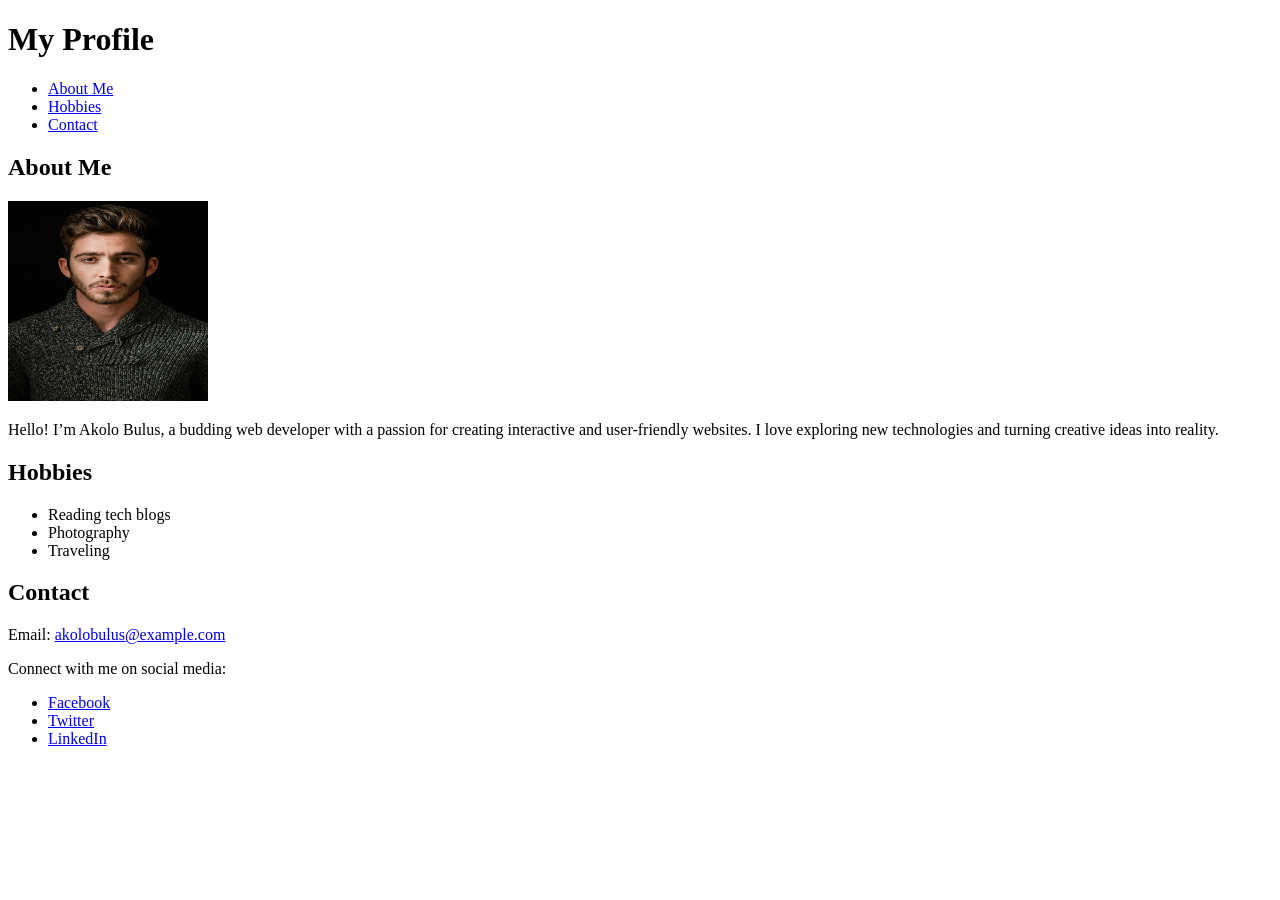
==== index.html @ 16dbab09 "ai" ====
<!DOCTYPE html>
<html lang="en">
<head>
  <meta charset="UTF-8">
  <!-- Viewport Meta Tag for Responsiveness -->
  <meta name="viewport" content="width=device-width, initial-scale=1.0">
  <!-- Descriptive Page Title -->
  <title>Akolo Bulus - Web Developer Portfolio</title>
</head>
<body>
  <!-- Header Section -->
  <header>
    <h1>My Profile</h1>
    <nav>
      <ul>
        <li><a href="#about">About Me</a></li>
        <li><a href="#hobbies">Hobbies</a></li>
        <li><a href="#contact">Contact</a></li>
      </ul>
    </nav>
  </header>

  <!-- Bio Section -->
  <section id="about">
    <h2>About Me</h2>
    <!-- Improved alt text for accessibility -->
    <img 
      src="photo-1506794778202-cad84cf45f1d.jpeg" 
      alt="Akolo Bulus, Web Developer" 
      width="200" 
      height="200"
    >
    <p>
      Hello! I’m Akolo Bulus, a budding web developer with a passion for creating
      interactive and user-friendly websites. I love exploring new technologies
      and turning creative ideas into reality.
    </p>
  </section>

  <!-- Hobbies Section -->
  <section id="hobbies">
    <h2>Hobbies</h2>
    <ul>
      <li>Reading tech blogs</li>
      <li>Photography</li>
      <li>Traveling</li>
    </ul>
  </section>

  <!-- Footer Section -->
  <footer id="contact">
    <h2>Contact</h2>
    <p>Email: <a href="mailto:akolobulus@example.com">akolobulus@example.com</a></p>
    <p>Connect with me on social media:</p>
    <!-- Active Contact Links -->
    <ul>
      <li><a href="https://www.facebook.com/myprofile" target="_blank">Facebook</a></li>
      <li><a href="https://twitter.com/myprofile" target="_blank">Twitter</a></li>
      <li><a href="https://www.linkedin.com/in/myprofile" target="_blank">LinkedIn</a></li>
    </ul>
  </footer>
</body>
</html>
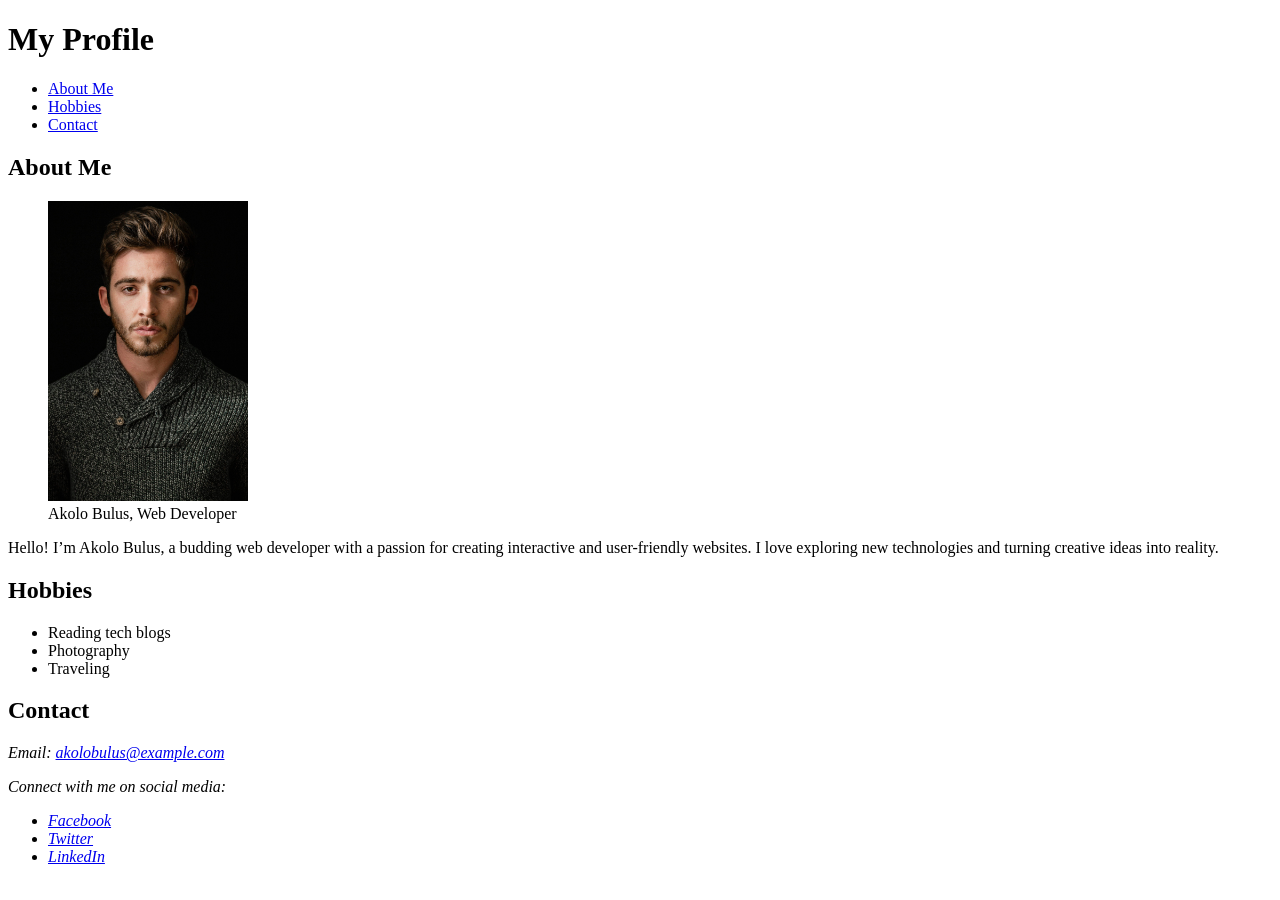
==== commit 94cbc7cd: "a" ====
--- a/index.html
+++ b/index.html
@@ -6,8 +6,10 @@
   <meta name="viewport" content="width=device-width, initial-scale=1.0">
   <!-- Descriptive Page Title -->
   <title>Akolo Bulus - Web Developer Portfolio</title>
+  <!-- Favicon -->
+  <link rel="icon" href="favicon.ico" type="image/x-icon">
 </head>
-<body>
+<body style="background-color: #ffffff; color: #000000;">
   <!-- Header Section -->
   <header>
     <h1>My Profile</h1>
@@ -20,44 +22,49 @@
     </nav>
   </header>
 
-  <!-- Bio Section -->
-  <section id="about">
+  <!-- About Me Article -->
+  <article id="about">
     <h2>About Me</h2>
-    <!-- Improved alt text for accessibility -->
-    <img 
-      src="photo-1506794778202-cad84cf45f1d.jpeg" 
-      alt="Akolo Bulus, Web Developer" 
-      width="200" 
-      height="200"
-    >
+    <figure>
+      <!-- Compressed/Optimized Image -->
+      <img 
+        src="photo-1506794778202-cad84cf45f1d.jpeg" 
+        alt="Akolo Bulus, Web Developer" 
+        style="max-width: 200px; height: auto;"
+      >
+      <!-- Figcaption for Additional Context -->
+      <figcaption>Akolo Bulus, Web Developer</figcaption>
+    </figure>
     <p>
       Hello! I’m Akolo Bulus, a budding web developer with a passion for creating
       interactive and user-friendly websites. I love exploring new technologies
       and turning creative ideas into reality.
     </p>
-  </section>
+  </article>
 
-  <!-- Hobbies Section -->
-  <section id="hobbies">
+  <!-- Hobbies Article -->
+  <article id="hobbies">
     <h2>Hobbies</h2>
     <ul>
       <li>Reading tech blogs</li>
       <li>Photography</li>
       <li>Traveling</li>
     </ul>
-  </section>
+  </article>
 
   <!-- Footer Section -->
   <footer id="contact">
     <h2>Contact</h2>
-    <p>Email: <a href="mailto:akolobulus@example.com">akolobulus@example.com</a></p>
-    <p>Connect with me on social media:</p>
-    <!-- Active Contact Links -->
-    <ul>
-      <li><a href="https://www.facebook.com/myprofile" target="_blank">Facebook</a></li>
-      <li><a href="https://twitter.com/myprofile" target="_blank">Twitter</a></li>
-      <li><a href="https://www.linkedin.com/in/myprofile" target="_blank">LinkedIn</a></li>
-    </ul>
+    <!-- Semantic Address Tag -->
+    <address>
+      <p>Email: <a href="mailto:akolobulus@example.com">akolobulus@example.com</a></p>
+      <p>Connect with me on social media:</p>
+      <ul>
+        <li><a href="https://www.facebook.com/myprofile" target="_blank">Facebook</a></li>
+        <li><a href="https://twitter.com/myprofile" target="_blank">Twitter</a></li>
+        <li><a href="https://www.linkedin.com/in/myprofile" target="_blank">LinkedIn</a></li>
+      </ul>
+    </address>
   </footer>
 </body>
 </html>
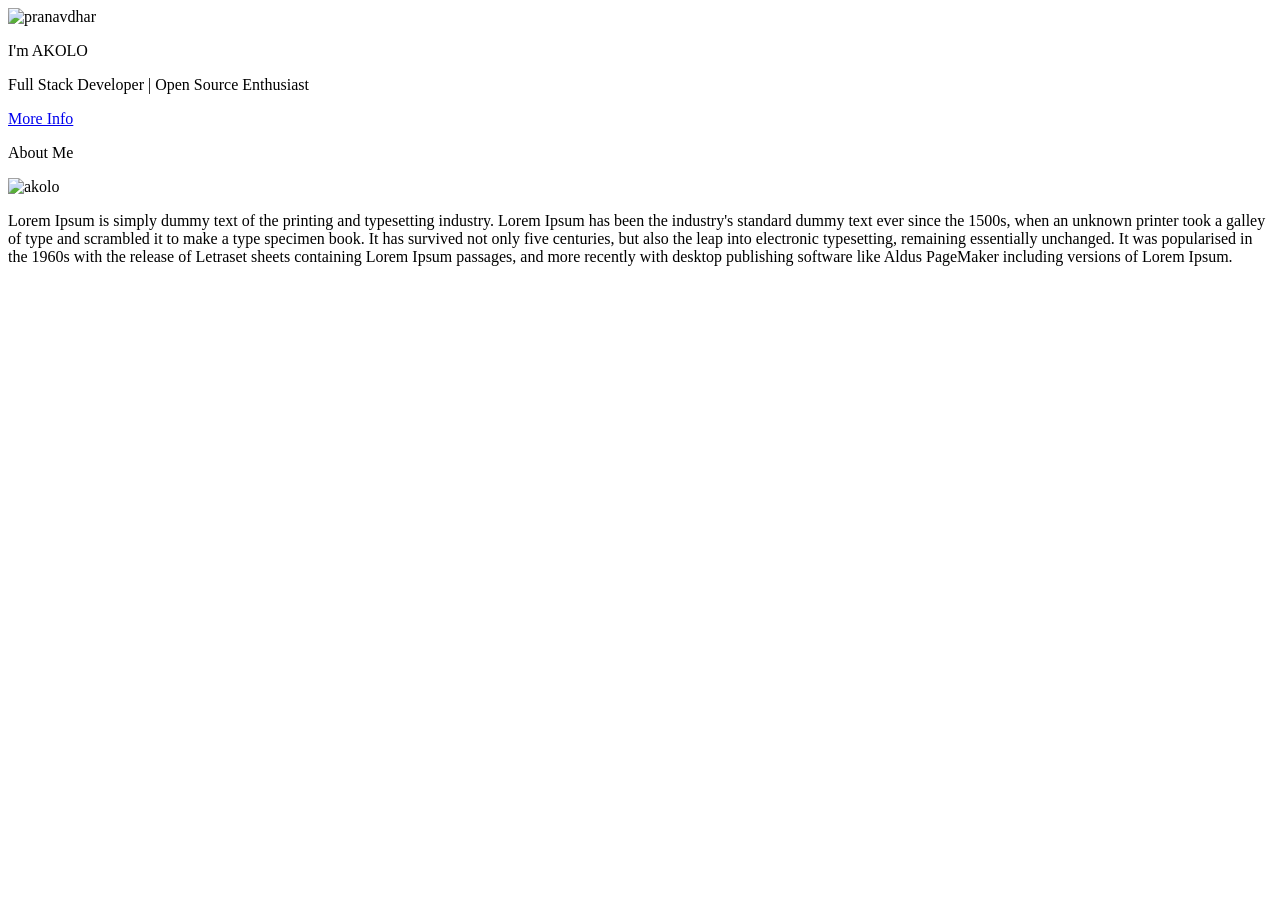
==== commit 124b91ac: "ak" ====
--- a/index.html
+++ b/index.html
@@ -1,70 +1,57 @@
 <!DOCTYPE html>
 <html lang="en">
-<head>
-  <meta charset="UTF-8">
-  <!-- Viewport Meta Tag for Responsiveness -->
-  <meta name="viewport" content="width=device-width, initial-scale=1.0">
-  <!-- Descriptive Page Title -->
-  <title>Akolo Bulus - Web Developer Portfolio</title>
-  <!-- Favicon -->
-  <link rel="icon" href="favicon.ico" type="image/x-icon">
-</head>
-<body style="background-color: #ffffff; color: #000000;">
-  <!-- Header Section -->
-  <header>
-    <h1>My Profile</h1>
-    <nav>
-      <ul>
-        <li><a href="#about">About Me</a></li>
-        <li><a href="#hobbies">Hobbies</a></li>
-        <li><a href="#contact">Contact</a></li>
-      </ul>
-    </nav>
-  </header>
+  <head>
+    <meta charset="UTF-8" />
+    <meta http-equiv="X-UA-Compatible" content="IE=edge" />
+    <meta name="viewport" content="width=device-width, initial-scale=1.0" />
+    <link rel="stylesheet" href="portfolio.css" />
+    <title>Document</title>
+  </head>
+  <body>
+    <!-- Home Page -->
+    <section class="home">
+      <div class="overlay"></div>
+      <div class="home-content">
+        <div class="home-img">
+          <img
+            src="https://avatars.githubusercontent.com/u/73348574?v=4"
+            alt="pranavdhar"
+          />
+          <p class="name">I'm AKOLO</p>
+          <div>
+            <p class="role">Full Stack Developer | Open Source Enthusiast</p>
+          </div>
+        </div>
+        <div class="more-option">
+          <a href="#about">More Info</a>
+        </div>
+      </div>
+    </section>
+    <!-- About Page -->
 
-  <!-- About Me Article -->
-  <article id="about">
-    <h2>About Me</h2>
-    <figure>
-      <!-- Compressed/Optimized Image -->
-      <img 
-        src="photo-1506794778202-cad84cf45f1d.jpeg" 
-        alt="Akolo Bulus, Web Developer" 
-        style="max-width: 200px; height: auto;"
-      >
-      <!-- Figcaption for Additional Context -->
-      <figcaption>Akolo Bulus, Web Developer</figcaption>
-    </figure>
-    <p>
-      Hello! I’m Akolo Bulus, a budding web developer with a passion for creating
-      interactive and user-friendly websites. I love exploring new technologies
-      and turning creative ideas into reality.
-    </p>
-  </article>
-
-  <!-- Hobbies Article -->
-  <article id="hobbies">
-    <h2>Hobbies</h2>
-    <ul>
-      <li>Reading tech blogs</li>
-      <li>Photography</li>
-      <li>Traveling</li>
-    </ul>
-  </article>
-
-  <!-- Footer Section -->
-  <footer id="contact">
-    <h2>Contact</h2>
-    <!-- Semantic Address Tag -->
-    <address>
-      <p>Email: <a href="mailto:akolobulus@example.com">akolobulus@example.com</a></p>
-      <p>Connect with me on social media:</p>
-      <ul>
-        <li><a href="https://www.facebook.com/myprofile" target="_blank">Facebook</a></li>
-        <li><a href="https://twitter.com/myprofile" target="_blank">Twitter</a></li>
-        <li><a href="https://www.linkedin.com/in/myprofile" target="_blank">LinkedIn</a></li>
-      </ul>
-    </address>
-  </footer>
-</body>
-</html>
+    <section class="about" id="about">
+      <p class="heading">About Me</p>
+      <div class="about-content">
+        <div class="about-img">
+          <img
+            src="https://pranavdhar.netlify.app/assets/about.jpeg"
+            alt="akolo"
+          />
+        </div>
+        <p class="about-description">
+          Lorem Ipsum is simply dummy text of the printing and typesetting
+          industry. Lorem Ipsum has been the industry's standard dummy text ever
+          since the 1500s, when an unknown printer took a galley of type and
+          scrambled it to make a type specimen book. It has survived not only
+          five centuries, but also the leap into electronic typesetting,
+          remaining essentially unchanged. It was popularised in the 1960s with
+          the release of Letraset sheets containing Lorem Ipsum passages, and
+          more recently with desktop publishing software like Aldus PageMaker
+          including versions of Lorem Ipsum.
+        </p>
+      </div>
+    </section>
+    <!-- Projects -->
+    <!-- Footer -->
+  </body>
+</html>
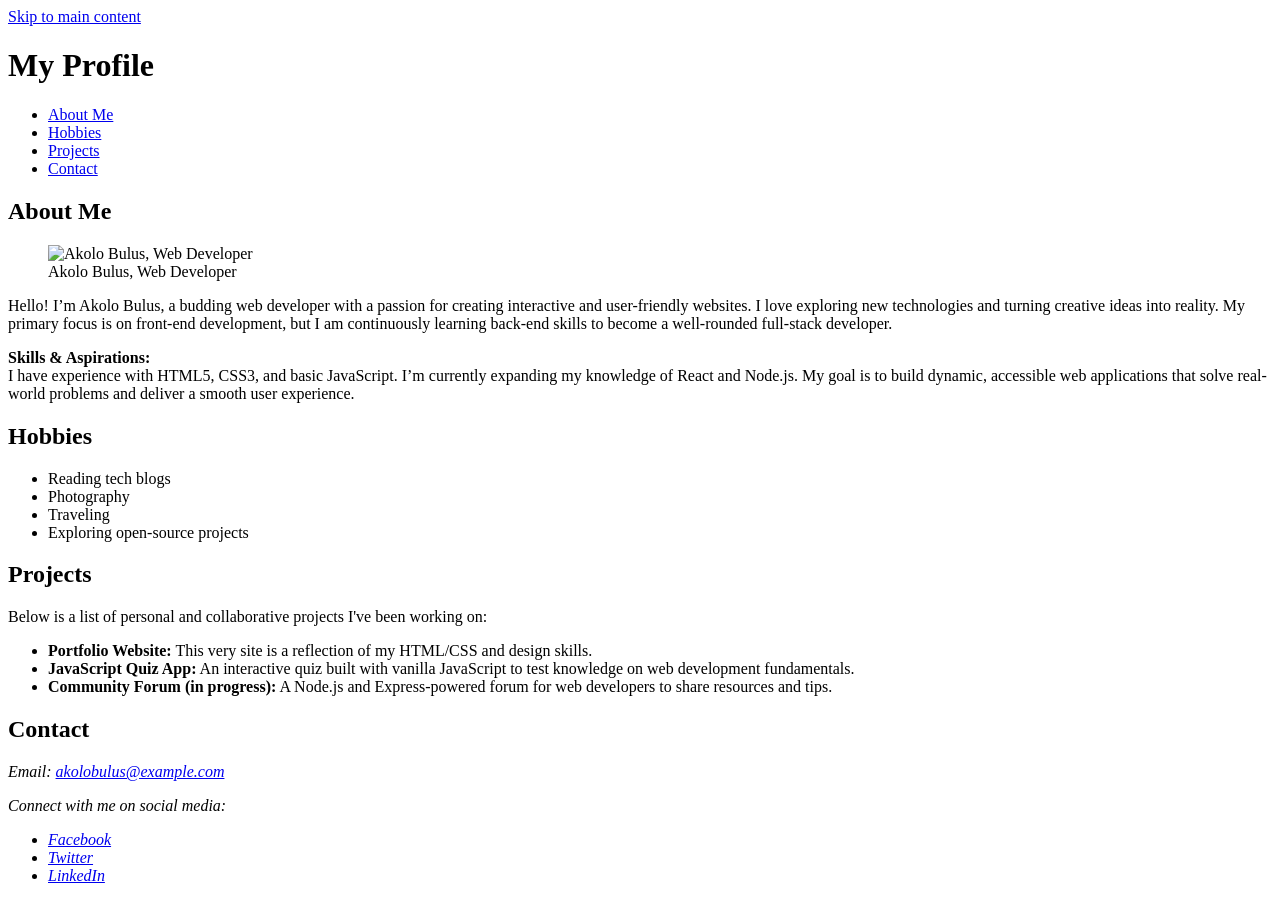
==== commit 9082653a: "yh" ====
--- a/index.html
+++ b/index.html
@@ -1,57 +1,118 @@
 <!DOCTYPE html>
 <html lang="en">
-  <head>
-    <meta charset="UTF-8" />
-    <meta http-equiv="X-UA-Compatible" content="IE=edge" />
-    <meta name="viewport" content="width=device-width, initial-scale=1.0" />
-    <link rel="stylesheet" href="portfolio.css" />
-    <title>Document</title>
-  </head>
-  <body>
-    <!-- Home Page -->
-    <section class="home">
-      <div class="overlay"></div>
-      <div class="home-content">
-        <div class="home-img">
-          <img
-            src="https://avatars.githubusercontent.com/u/73348574?v=4"
-            alt="pranavdhar"
-          />
-          <p class="name">I'm AKOLO</p>
-          <div>
-            <p class="role">Full Stack Developer | Open Source Enthusiast</p>
-          </div>
-        </div>
-        <div class="more-option">
-          <a href="#about">More Info</a>
-        </div>
-      </div>
-    </section>
-    <!-- About Page -->
+<head>
+  <meta charset="UTF-8">
+  <!-- The recommended meta tag for mobile responsiveness -->
+  <meta name="viewport" content="width=device-width, initial-scale=1.0">
+  
+  <!-- Favicon -->
+  <link rel="icon" href="favicon.ico" type="image/x-icon">
+  
+  <!-- External Stylesheet -->
+  <link rel="stylesheet" href="styles.css">
+  
+  <title>Akolo Bulus - Web Developer Portfolio</title>
+  
+  <!--
+    Student Name: Akolo Bulus
+    Student ID: 123456
+    This improved version moves styles to an external CSS file, 
+    expands content, and includes accessibility enhancements.
+  -->
+</head>
+<body>
+  <!-- Skip Link for keyboard navigation -->
+  <a class="skip-link" href="#main-content">Skip to main content</a>
 
-    <section class="about" id="about">
-      <p class="heading">About Me</p>
-      <div class="about-content">
-        <div class="about-img">
-          <img
-            src="https://pranavdhar.netlify.app/assets/about.jpeg"
-            alt="akolo"
-          />
-        </div>
-        <p class="about-description">
-          Lorem Ipsum is simply dummy text of the printing and typesetting
-          industry. Lorem Ipsum has been the industry's standard dummy text ever
-          since the 1500s, when an unknown printer took a galley of type and
-          scrambled it to make a type specimen book. It has survived not only
-          five centuries, but also the leap into electronic typesetting,
-          remaining essentially unchanged. It was popularised in the 1960s with
-          the release of Letraset sheets containing Lorem Ipsum passages, and
-          more recently with desktop publishing software like Aldus PageMaker
-          including versions of Lorem Ipsum.
-        </p>
-      </div>
-    </section>
-    <!-- Projects -->
-    <!-- Footer -->
-  </body>
-</html>+  <!-- Header Section -->
+  <header>
+    <h1>My Profile</h1>
+    <nav>
+      <ul>
+        <li><a href="#about">About Me</a></li>
+        <li><a href="#hobbies">Hobbies</a></li>
+        <li><a href="#projects">Projects</a></li>
+        <li><a href="#contact">Contact</a></li>
+      </ul>
+    </nav>
+  </header>
+
+  <!-- Main Content Wrapper -->
+  <main id="main-content">
+    <!-- About Me Article -->
+    <article id="about">
+      <h2>About Me</h2>
+      <figure>
+        <!-- Compressed/Optimized Image -->
+        <img 
+          src="images/profile-optimized.jpg" 
+          alt="Akolo Bulus, Web Developer"
+        >
+        <!-- Figcaption for Additional Context -->
+        <figcaption>Akolo Bulus, Web Developer</figcaption>
+      </figure>
+      <p>
+        Hello! I’m Akolo Bulus, a budding web developer with a passion for creating
+        interactive and user-friendly websites. I love exploring new technologies
+        and turning creative ideas into reality. My primary focus is on front-end 
+        development, but I am continuously learning back-end skills to become a 
+        well-rounded full-stack developer.
+      </p>
+      <p>
+        <strong>Skills & Aspirations:</strong><br>
+        I have experience with HTML5, CSS3, and basic JavaScript. I’m currently 
+        expanding my knowledge of React and Node.js. My goal is to build 
+        dynamic, accessible web applications that solve real-world problems 
+        and deliver a smooth user experience.
+      </p>
+    </article>
+
+    <!-- Hobbies Article -->
+    <article id="hobbies">
+      <h2>Hobbies</h2>
+      <ul>
+        <li>Reading tech blogs</li>
+        <li>Photography</li>
+        <li>Traveling</li>
+        <li>Exploring open-source projects</li>
+      </ul>
+    </article>
+
+    <!-- Projects Article -->
+    <article id="projects">
+      <h2>Projects</h2>
+      <p>
+        Below is a list of personal and collaborative projects I've been working on:
+      </p>
+      <ul>
+        <li>
+          <strong>Portfolio Website:</strong> This very site is a reflection of my 
+          HTML/CSS and design skills.
+        </li>
+        <li>
+          <strong>JavaScript Quiz App:</strong> An interactive quiz built with vanilla 
+          JavaScript to test knowledge on web development fundamentals.
+        </li>
+        <li>
+          <strong>Community Forum (in progress):</strong> A Node.js and Express-powered 
+          forum for web developers to share resources and tips.
+        </li>
+      </ul>
+    </article>
+  </main>
+
+  <!-- Footer Section -->
+  <footer id="contact">
+    <h2>Contact</h2>
+    <address>
+      <p>Email: <a href="mailto:akolobulus@example.com">akolobulus@example.com</a></p>
+      <p>Connect with me on social media:</p>
+      <ul>
+        <li><a href="https://www.facebook.com/yourprofile" target="_blank">Facebook</a></li>
+        <li><a href="https://twitter.com/yourprofile" target="_blank">Twitter</a></li>
+        <li><a href="https://www.linkedin.com/in/yourprofile" target="_blank">LinkedIn</a></li>
+      </ul>
+    </address>
+  </footer>
+</body>
+</html>
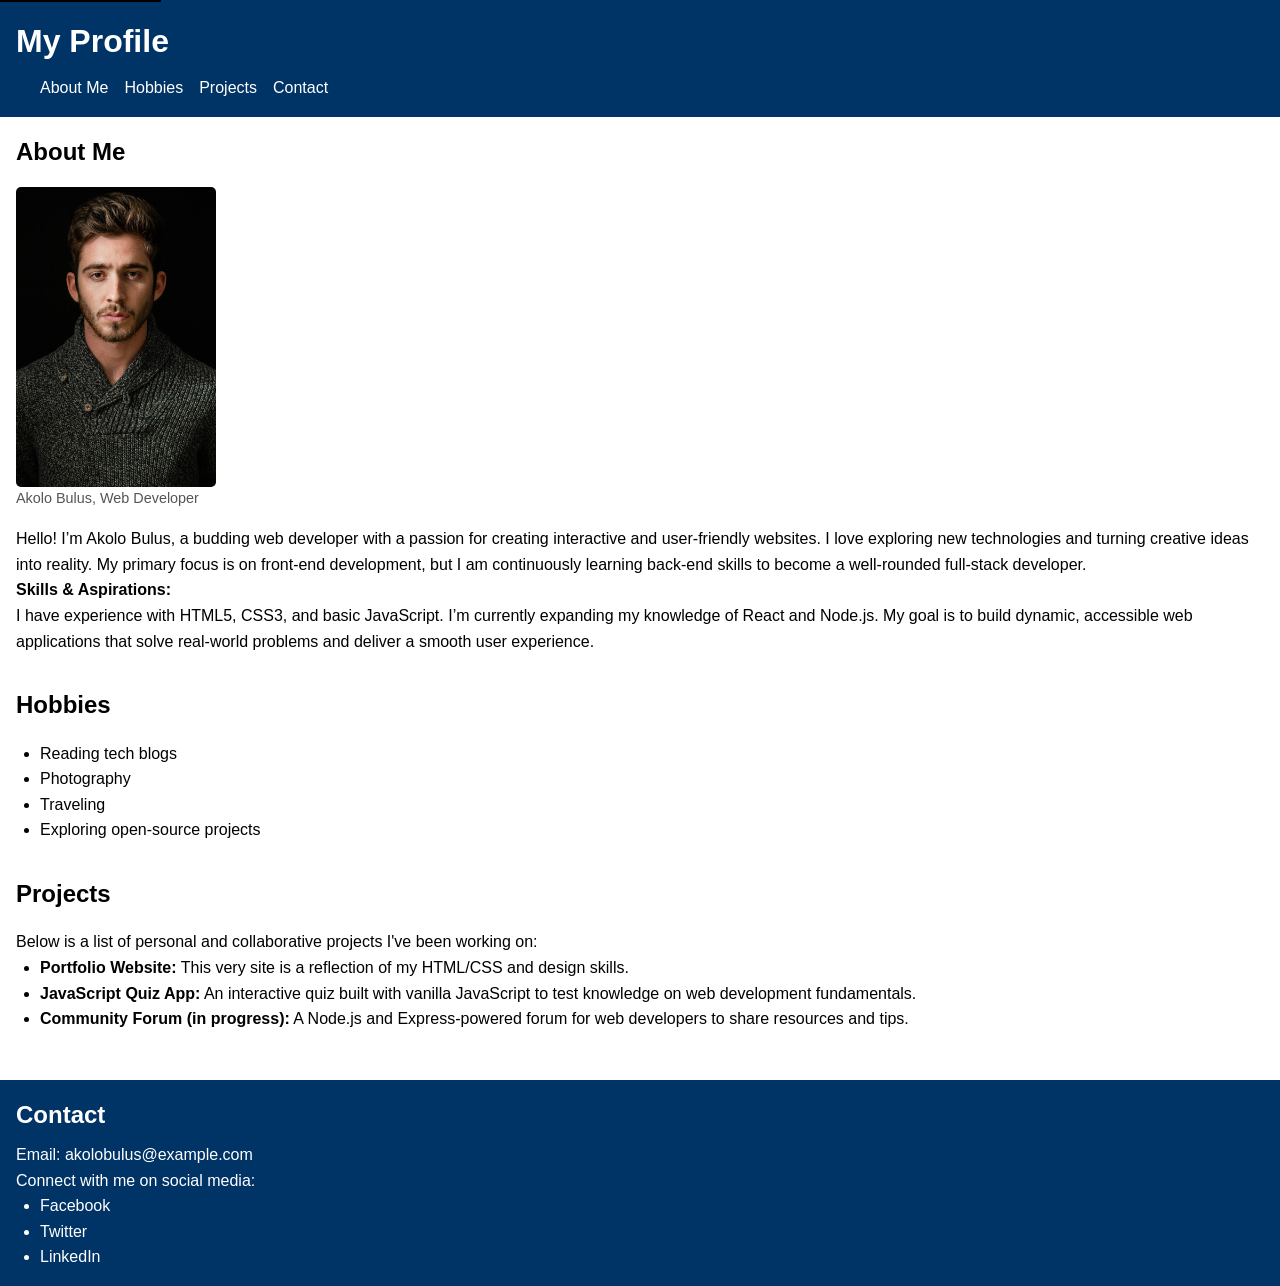
==== commit 7c5219db: "again" ====
--- a/index.html
+++ b/index.html
@@ -9,16 +9,10 @@
   <link rel="icon" href="favicon.ico" type="image/x-icon">
   
   <!-- External Stylesheet -->
-  <link rel="stylesheet" href="styles.css">
+  <link rel="stylesheet" href="style.css">
   
   <title>Akolo Bulus - Web Developer Portfolio</title>
-  
-  <!--
-    Student Name: Akolo Bulus
-    Student ID: 123456
-    This improved version moves styles to an external CSS file, 
-    expands content, and includes accessibility enhancements.
-  -->
+
 </head>
 <body>
   <!-- Skip Link for keyboard navigation -->
@@ -43,9 +37,9 @@
     <article id="about">
       <h2>About Me</h2>
       <figure>
-        <!-- Compressed/Optimized Image -->
+        <!-- Compressed/Optimized Image with adjusted size -->
         <img 
-          src="images/profile-optimized.jpg" 
+          src="photo-1506794778202-cad84cf45f1d.jpeg" 
           alt="Akolo Bulus, Web Developer"
         >
         <!-- Figcaption for Additional Context -->
--- a/style.css
+++ b/style.css
@@ -0,0 +1,106 @@
+/* General Reset / Base Styles */
+* {
+    margin: 0;
+    padding: 0;
+    box-sizing: border-box;
+  }
+  
+  /* Body Styles */
+  body {
+    background-color: #ffffff;
+    color: #000000;
+    font-family: Arial, sans-serif;
+    line-height: 1.6;
+    margin: 0;
+  }
+  
+  /* Skip Link */
+  .skip-link {
+    position: absolute;
+    top: -40px;
+    left: 0;
+    background: #000;
+    color: #fff;
+    padding: 8px;
+    text-decoration: none;
+  }
+  .skip-link:focus {
+    top: 0;
+  }
+  
+  /* Header and Navigation */
+  header {
+    background-color: #003366;
+    color: #ffffff;
+    padding: 1rem;
+  }
+  header h1 {
+    margin-bottom: 0.5rem;
+  }
+  nav ul {
+    list-style-type: none;
+    display: flex;
+    gap: 1rem;
+  }
+  nav a {
+    color: #ffffff;
+    text-decoration: none;
+  }
+  nav a:hover {
+    text-decoration: underline;
+  }
+  
+  /* Main Content */
+  main {
+    padding: 1rem;
+  }
+  
+  /* Articles */
+  article {
+    margin-bottom: 2rem;
+  }
+  article h2 {
+    margin-bottom: 1rem;
+  }
+  
+  /* Figure and Image */
+  figure {
+    margin-bottom: 1rem;
+  }
+  figure img {
+    max-width: 200px;  /* Adjusted maximum width to control size */
+    height: auto;
+    display: block;
+    border-radius: 5px;
+  }
+  figcaption {
+    font-size: 0.9rem;
+    color: #555;
+  }
+  
+  /* Footer and Address */
+  footer {
+    background-color: #003366;
+    color: #ffffff;
+    padding: 1rem;
+  }
+  footer h2 {
+    margin-bottom: 0.5rem;
+  }
+  address {
+    font-style: normal;
+  }
+  address a {
+    color: #ffffff;
+    text-decoration: none;
+  }
+  address a:hover {
+    text-decoration: underline;
+  }
+  
+  /* List Styles */
+  ul {
+    margin-left: 1.5rem;
+    list-style: disc;
+  }
+  
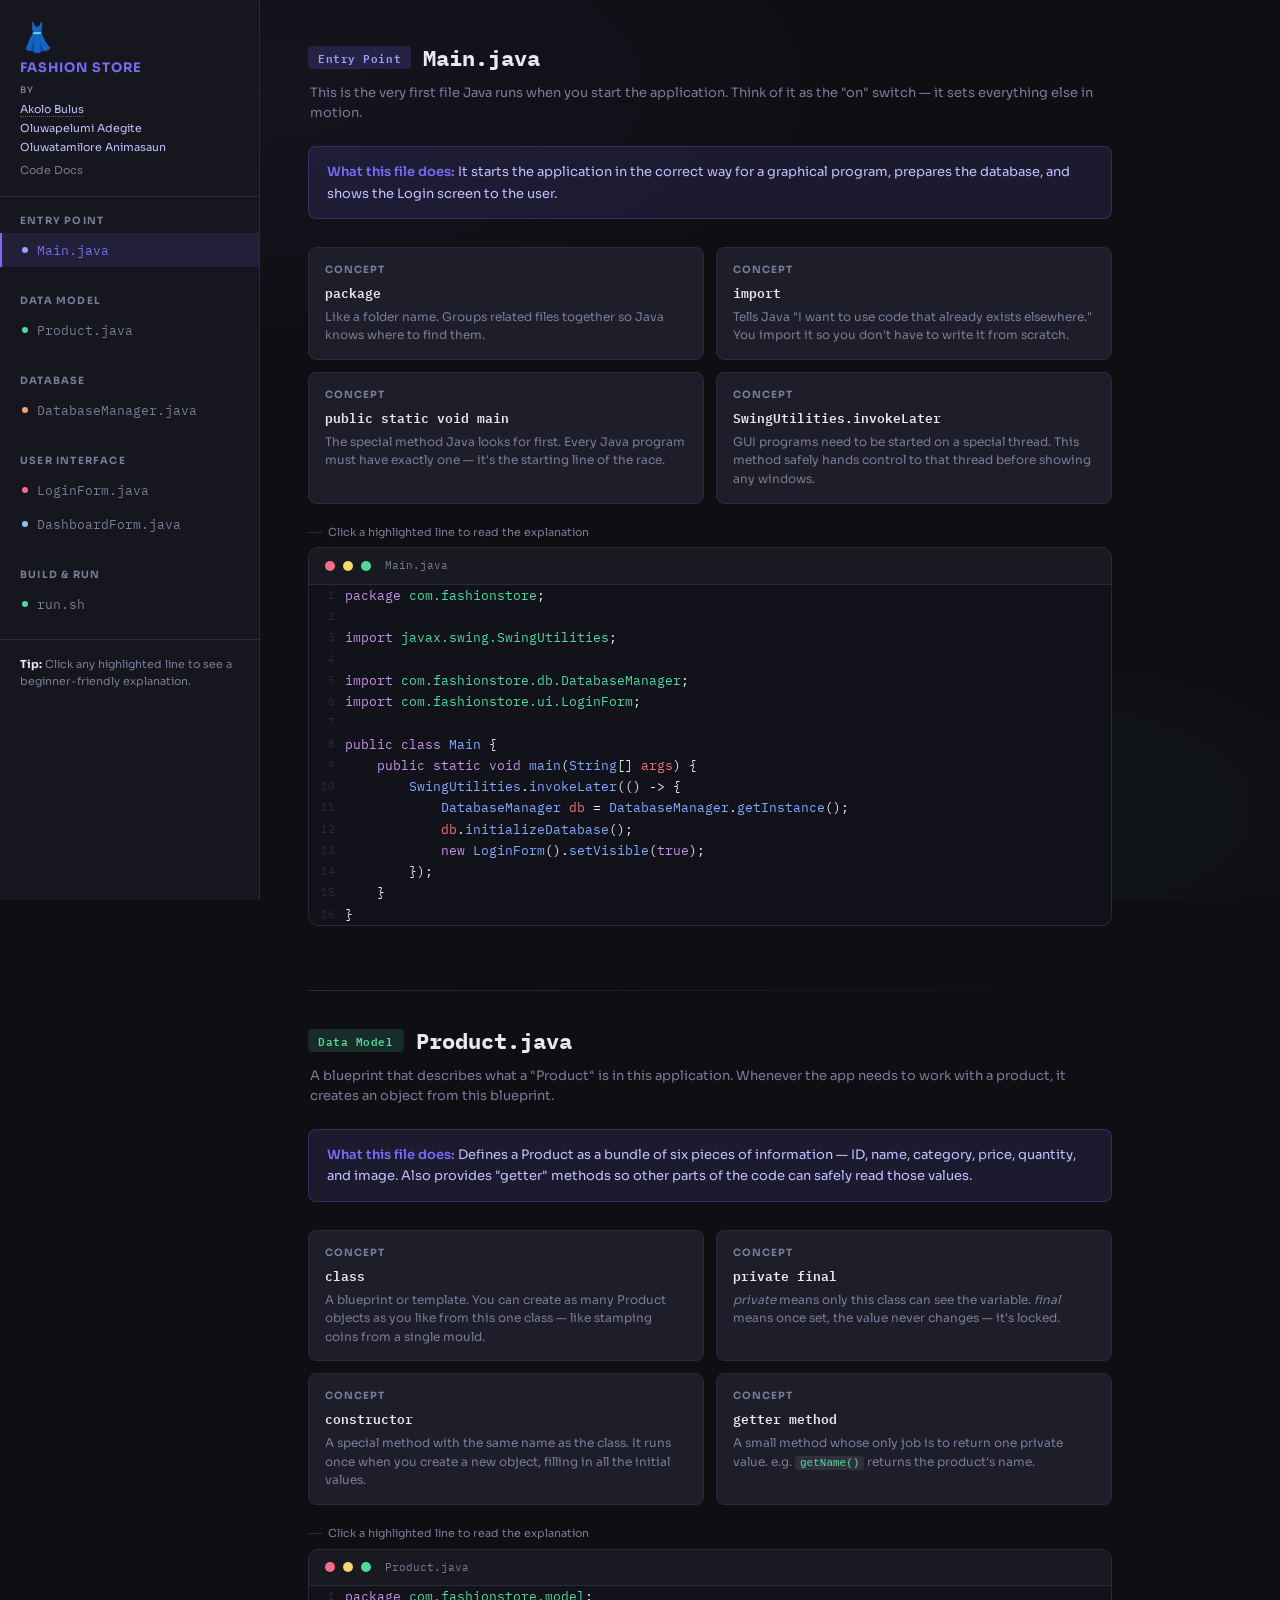
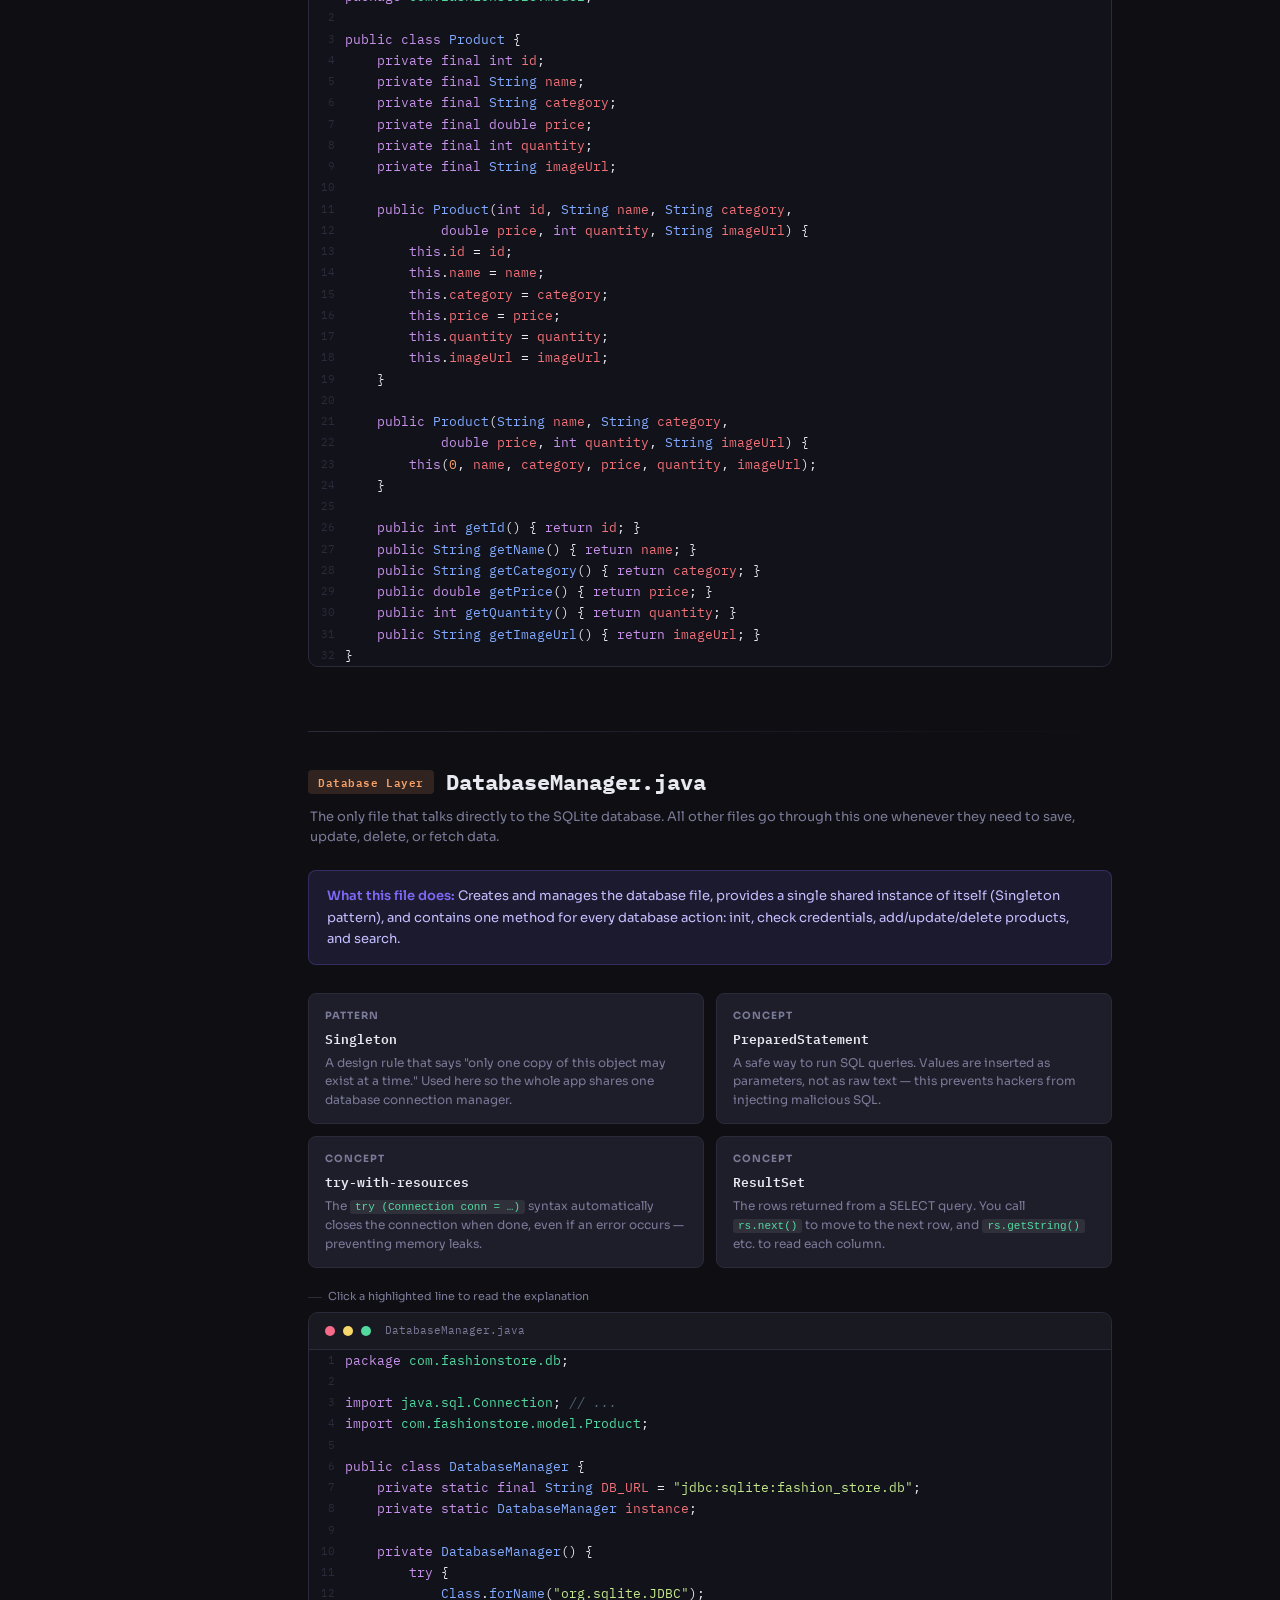
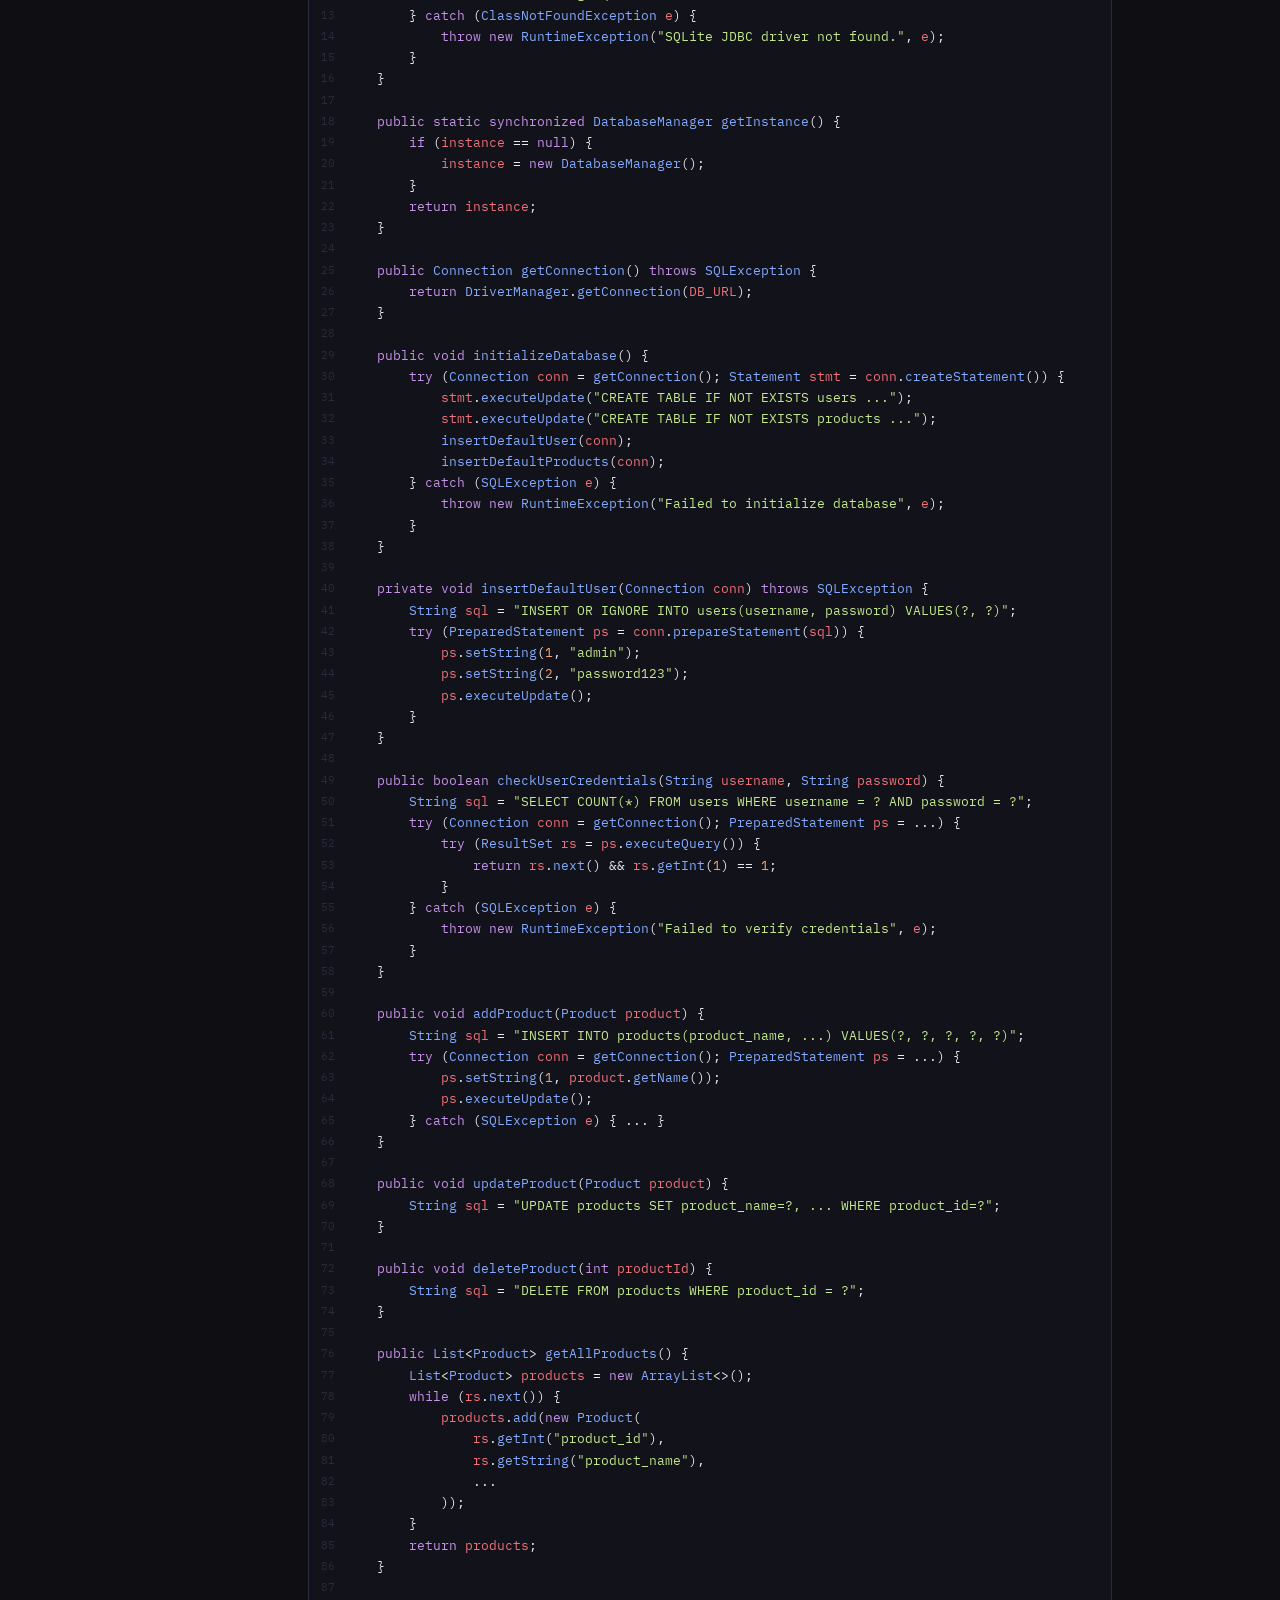
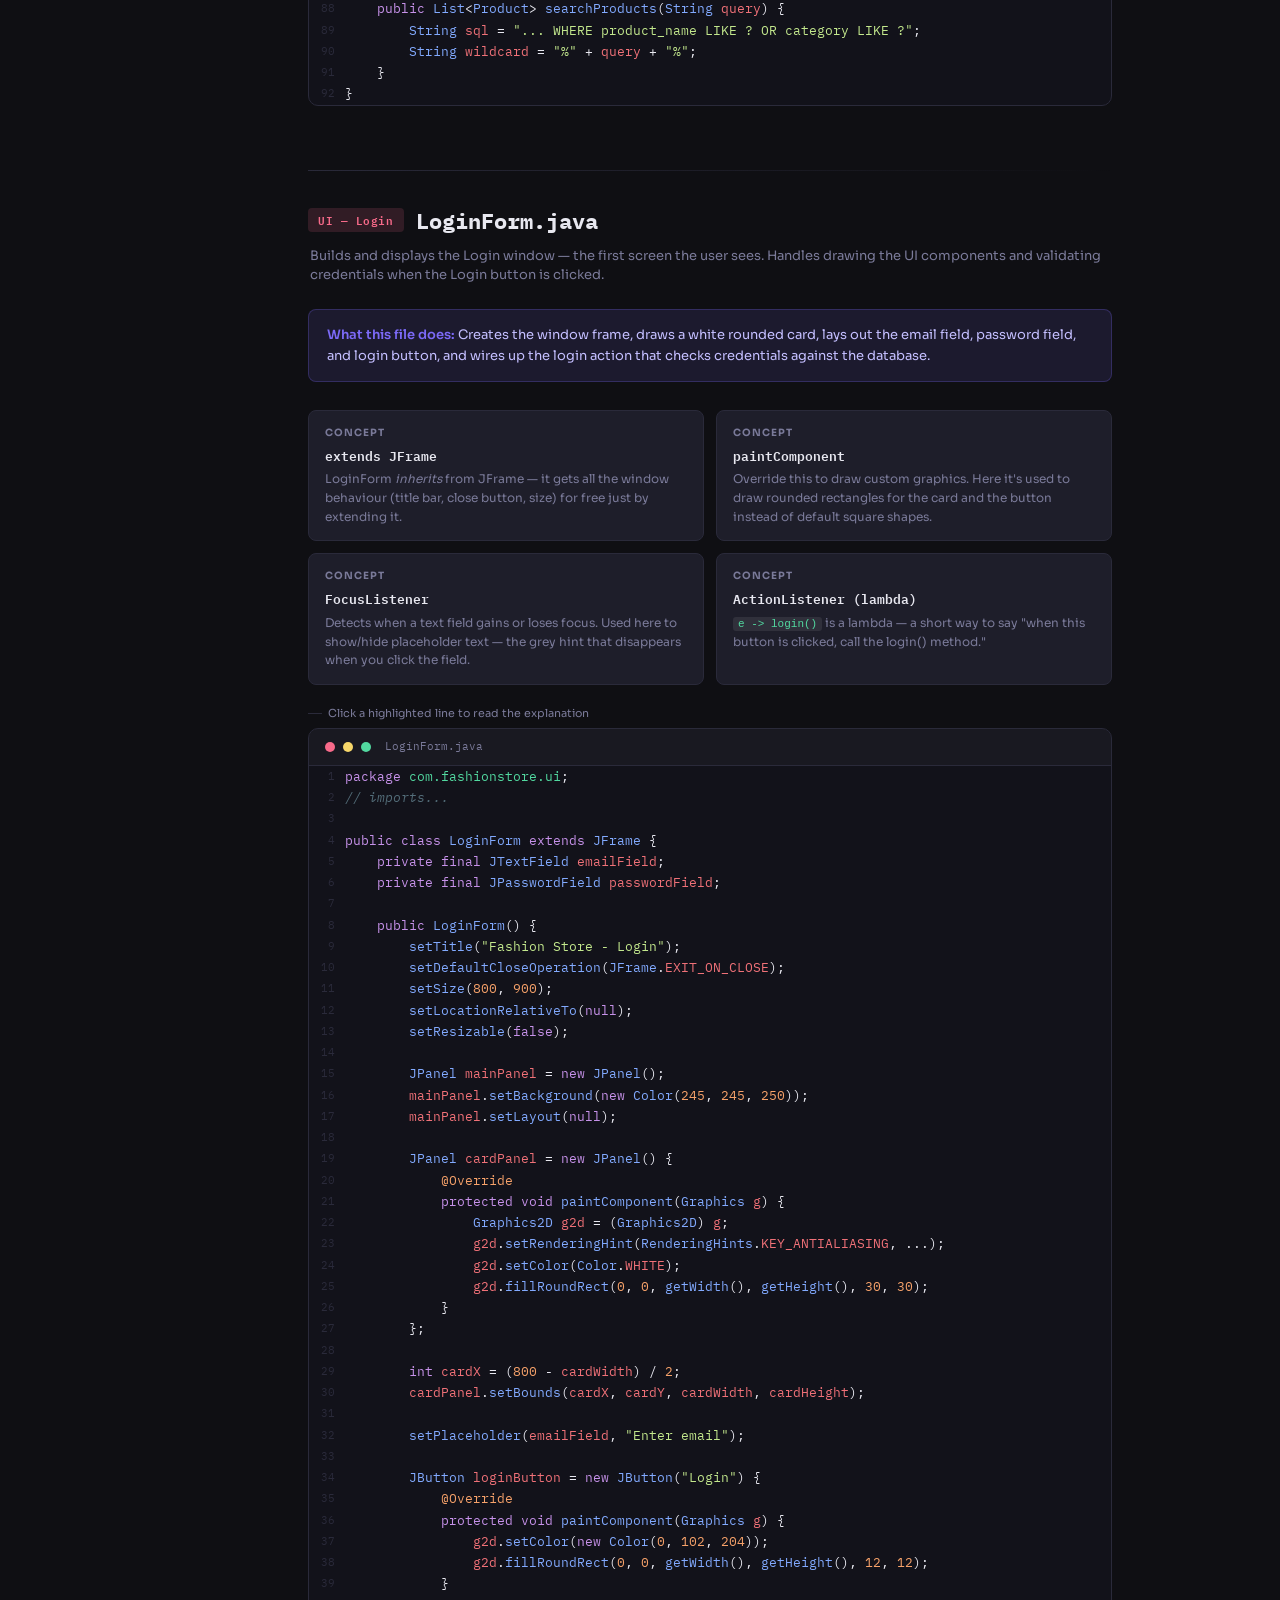
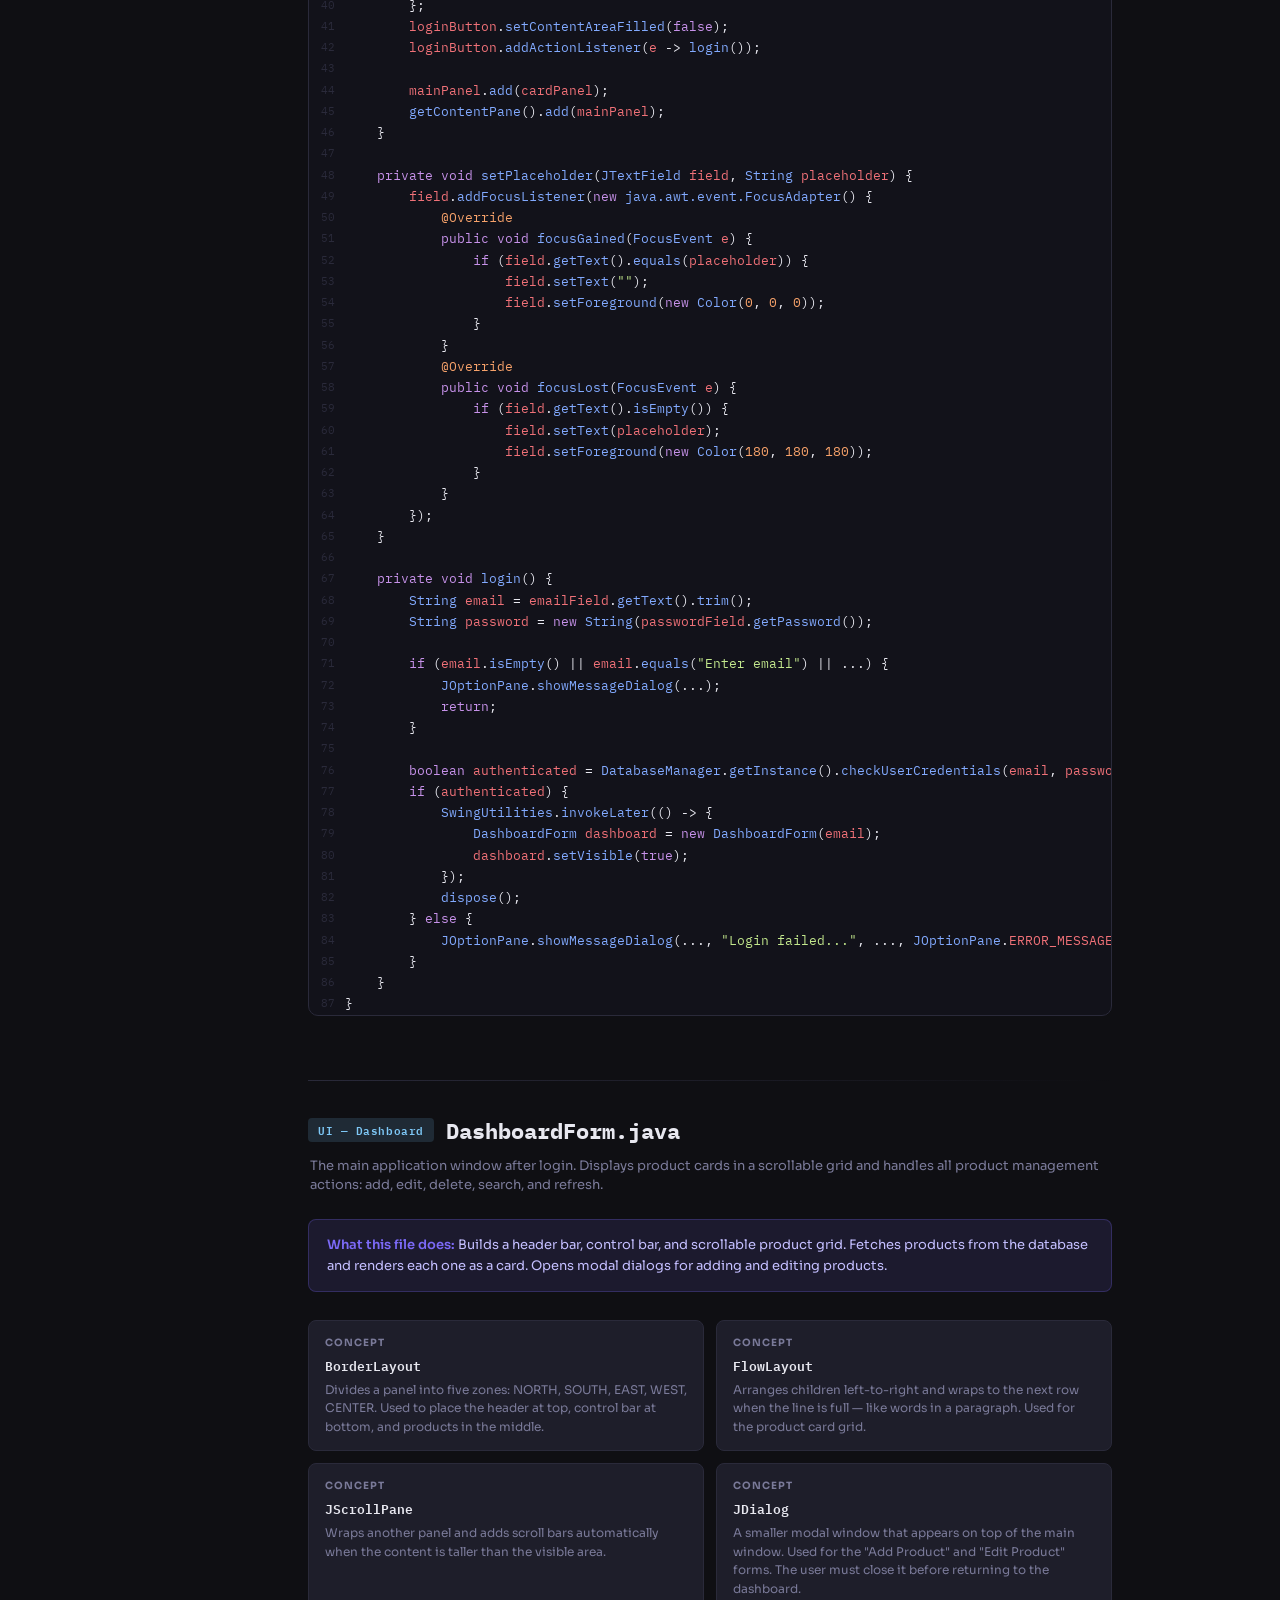
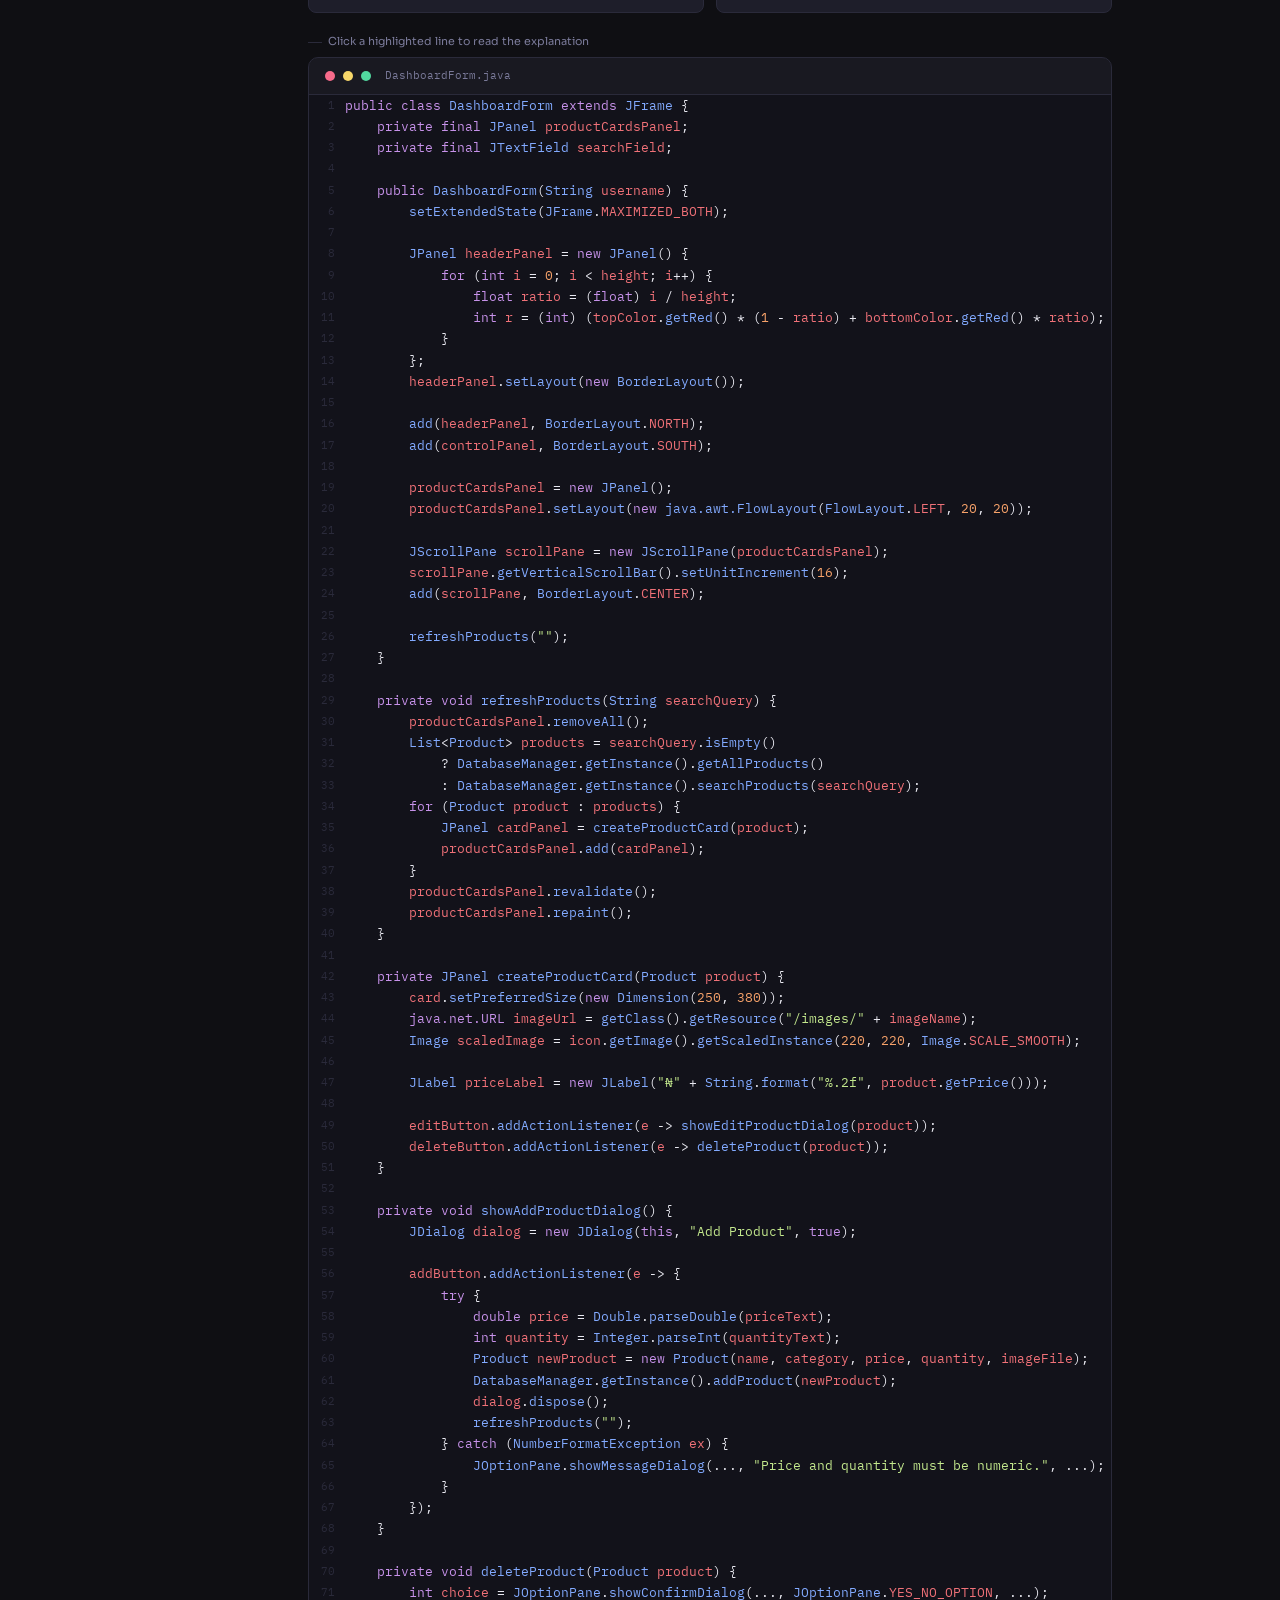
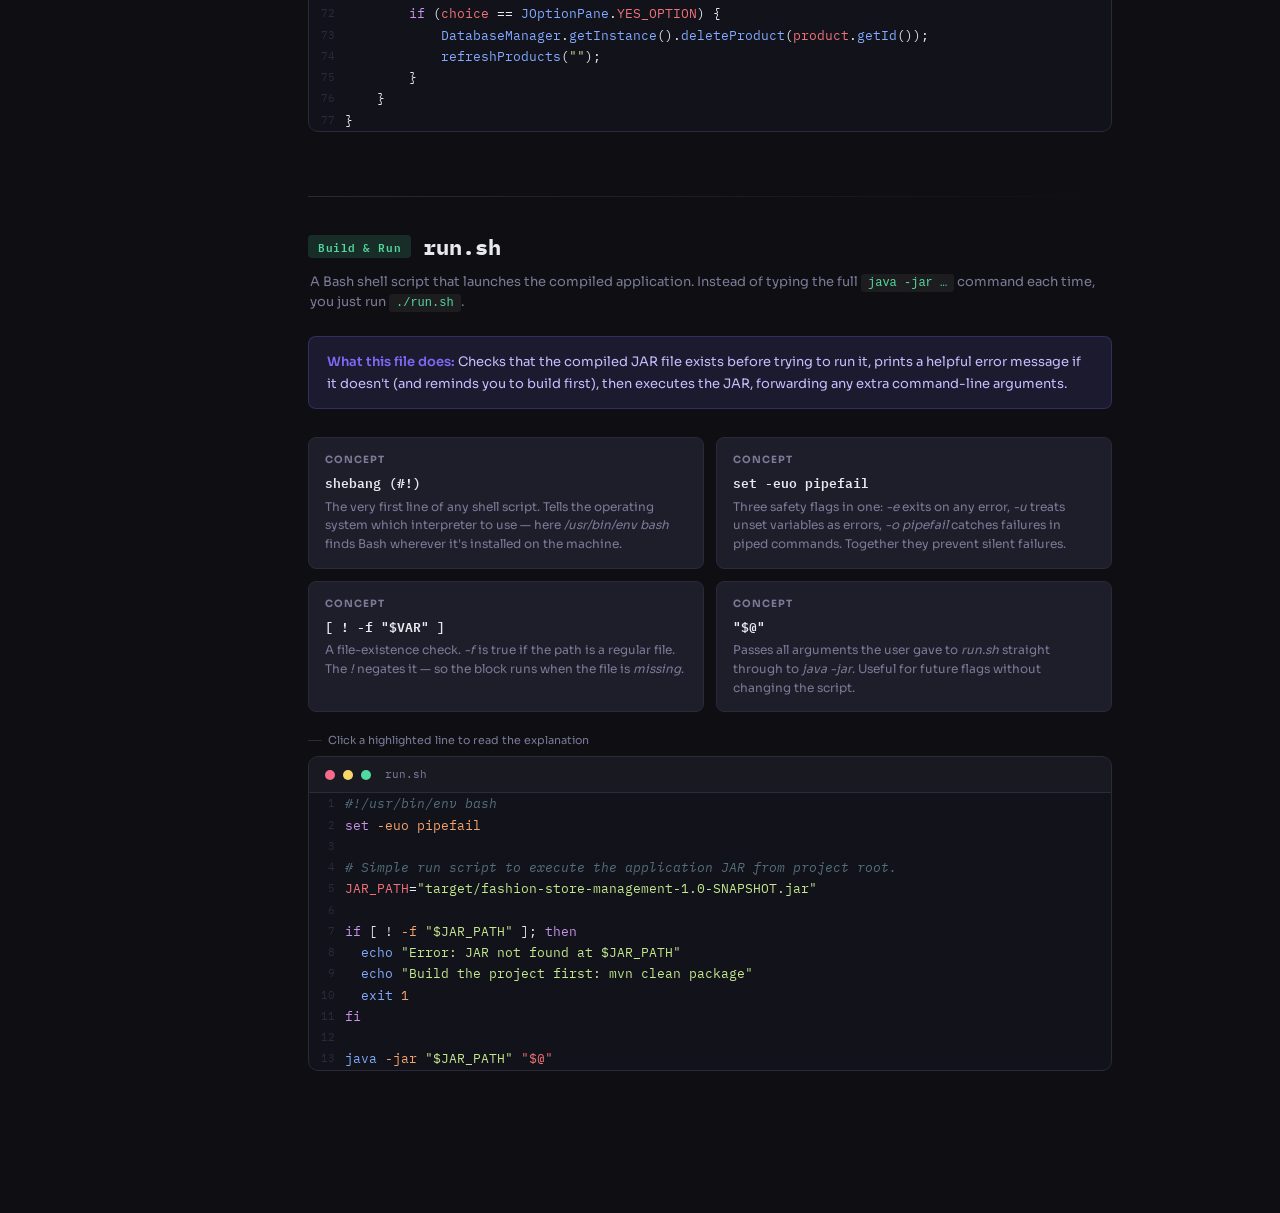
==== commit af9e007c: "Update print statement from 'Hello' to 'Goodbye'" ====
--- a/index.html
+++ b/index.html
@@ -1,112 +1,1134 @@
 <!DOCTYPE html>
 <html lang="en">
 <head>
-  <meta charset="UTF-8">
-  <!-- The recommended meta tag for mobile responsiveness -->
-  <meta name="viewport" content="width=device-width, initial-scale=1.0">
-  
-  <!-- Favicon -->
-  <link rel="icon" href="favicon.ico" type="image/x-icon">
-  
-  <!-- External Stylesheet -->
-  <link rel="stylesheet" href="style.css">
-  
-  <title>Akolo Bulus - Web Developer Portfolio</title>
-
+<meta charset="UTF-8">
+<meta name="viewport" content="width=device-width, initial-scale=1.0">
+<title>Fashion Store — Code Documentation</title>
+<link href="https://fonts.googleapis.com/css2?family=IBM+Plex+Mono:wght@400;600&family=Sora:wght@300;400;600;700&display=swap" rel="stylesheet">
+<style>
+  :root {
+    --bg: #0f0f13;
+    --surface: #16161e;
+    --card: #1e1e2a;
+    --border: #2a2a3a;
+    --accent: #7c6af7;
+    --accent2: #f7a26a;
+    --accent3: #52d9a0;
+    --accent4: #f76a8a;
+    --text: #e8e8f0;
+    --muted: #7a7a99;
+    --code-bg: #12121a;
+    --highlight: rgba(124,106,247,0.12);
+    --mono: 'IBM Plex Mono', monospace;
+    --sans: 'Sora', sans-serif;
+  }
+
+  * { margin: 0; padding: 0; box-sizing: border-box; }
+
+  body {
+    background: var(--bg);
+    color: var(--text);
+    font-family: var(--sans);
+    font-size: 14px;
+    line-height: 1.6;
+    min-height: 100vh;
+  }
+
+  body::before {
+    content: '';
+    position: fixed;
+    inset: 0;
+    background-image:
+      radial-gradient(ellipse 80% 50% at 20% 10%, rgba(124,106,247,0.06) 0%, transparent 60%),
+      radial-gradient(ellipse 60% 40% at 80% 90%, rgba(82,217,160,0.04) 0%, transparent 50%);
+    pointer-events: none;
+    z-index: 0;
+  }
+
+  .shell {
+    display: grid;
+    grid-template-columns: 260px 1fr;
+    min-height: 100vh;
+    position: relative;
+    z-index: 1;
+  }
+
+  .sidebar {
+    background: var(--surface);
+    border-right: 1px solid var(--border);
+    position: sticky;
+    top: 0;
+    height: 100vh;
+    overflow-y: auto;
+    overflow-x: hidden;
+    scrollbar-width: thin;
+    scrollbar-color: var(--border) transparent;
+  }
+
+  .sidebar-header {
+    padding: 24px 20px 16px;
+    border-bottom: 1px solid var(--border);
+  }
+  .sidebar-header .app-icon {
+    font-size: 28px;
+    line-height: 1;
+    margin-bottom: 6px;
+    display: block;
+  }
+  .sidebar-header h1 {
+    font-size: 13px;
+    font-weight: 700;
+    letter-spacing: 0.08em;
+    text-transform: uppercase;
+    color: var(--accent);
+    margin-bottom: 4px;
+  }
+  .sidebar-header .by-label {
+    font-size: 9px;
+    font-weight: 600;
+    letter-spacing: 0.14em;
+    text-transform: uppercase;
+    color: var(--muted);
+    margin-bottom: 3px;
+  }
+  .sidebar-header .authors {
+    font-size: 11px;
+    color: #c4bfff;
+    line-height: 1.7;
+    margin-bottom: 6px;
+  }
+  .sidebar-header .authors span {
+    display: block;
+  }
+  .sidebar-header p {
+    font-size: 11px;
+    color: var(--muted);
+  }
+
+  .sidebar-section { padding: 10px 0; }
+  .sidebar-section-label {
+    font-size: 10px;
+    font-weight: 700;
+    letter-spacing: 0.12em;
+    text-transform: uppercase;
+    color: var(--muted);
+    padding: 6px 20px 4px;
+  }
+  .nav-item {
+    display: flex;
+    align-items: center;
+    gap: 9px;
+    padding: 7px 20px;
+    cursor: pointer;
+    font-size: 12.5px;
+    color: var(--muted);
+    transition: all 0.15s;
+    border-left: 2px solid transparent;
+    font-family: var(--mono);
+  }
+  .nav-item:hover { color: var(--text); background: rgba(255,255,255,0.03); }
+  .nav-item.active {
+    color: var(--accent);
+    background: var(--highlight);
+    border-left-color: var(--accent);
+  }
+  .nav-dot { width: 6px; height: 6px; border-radius: 50%; flex-shrink: 0; }
+
+  .main {
+    overflow-y: auto;
+    padding: 40px 48px 80px;
+    max-width: 900px;
+  }
+
+  .file-section {
+    margin-bottom: 64px;
+    scroll-margin-top: 32px;
+  }
+
+  .file-header {
+    display: flex;
+    align-items: center;
+    gap: 12px;
+    margin-bottom: 8px;
+  }
+  .file-badge {
+    font-family: var(--mono);
+    font-size: 11px;
+    font-weight: 600;
+    padding: 3px 10px;
+    border-radius: 4px;
+    letter-spacing: 0.05em;
+  }
+  .file-title {
+    font-size: 22px;
+    font-weight: 700;
+    color: var(--text);
+    font-family: var(--mono);
+  }
+  .file-subtitle {
+    font-size: 13px;
+    color: var(--muted);
+    margin-bottom: 24px;
+    padding-left: 2px;
+    line-height: 1.5;
+  }
+
+  .purpose-box {
+    background: var(--highlight);
+    border: 1px solid rgba(124,106,247,0.25);
+    border-radius: 8px;
+    padding: 14px 18px;
+    margin-bottom: 28px;
+    font-size: 13px;
+    color: #c4bfff;
+    line-height: 1.65;
+  }
+  .purpose-box strong { color: var(--accent); font-weight: 600; }
+
+  .code-block {
+    background: var(--code-bg);
+    border: 1px solid var(--border);
+    border-radius: 10px;
+    overflow: hidden;
+    margin-bottom: 10px;
+  }
+  .code-block-header {
+    display: flex;
+    align-items: center;
+    gap: 8px;
+    padding: 9px 16px;
+    background: rgba(255,255,255,0.03);
+    border-bottom: 1px solid var(--border);
+    font-size: 11px;
+    color: var(--muted);
+    font-family: var(--mono);
+  }
+  .dot-red   { width:10px;height:10px;border-radius:50%;background:#f76a8a;flex-shrink:0; }
+  .dot-yellow{ width:10px;height:10px;border-radius:50%;background:#f7d76a;flex-shrink:0; }
+  .dot-green { width:10px;height:10px;border-radius:50%;background:#52d9a0;flex-shrink:0; }
+
+  .annotated-code { padding: 0; }
+
+  .code-line-group { position: relative; }
+
+  .code-line {
+    display: grid;
+    grid-template-columns: 36px 1fr;
+    font-family: var(--mono);
+    font-size: 12.5px;
+    line-height: 1.7;
+    transition: background 0.1s;
+    cursor: default;
+  }
+  .code-line:hover { background: rgba(255,255,255,0.025); }
+  .code-line.has-note:hover { background: rgba(124,106,247,0.08); cursor: pointer; }
+  .code-line.highlighted { background: rgba(124,106,247,0.1); }
+
+  .line-num {
+    color: var(--border);
+    font-size: 11px;
+    text-align: right;
+    padding: 0 10px 0 0;
+    user-select: none;
+    padding-top: 1px;
+  }
+  .line-code { color: var(--text); padding: 0 16px 0 0; white-space: pre; }
+
+  .kw  { color: #c792ea; }
+  .typ { color: #82aaff; }
+  .str { color: #c3e88d; }
+  .cmt { color: #546e7a; font-style: italic; }
+  .num { color: #f7a26a; }
+  .fn  { color: #82aaff; }
+  .pkg { color: #52d9a0; }
+  .ann { color: #f7a26a; }
+  .var { color: #f07178; }
+  .op  { color: #89ddff; }
+  .punc{ color: #89ddff; }
+  .sh-kw  { color: #c792ea; }
+  .sh-var { color: #f07178; }
+  .sh-str { color: #c3e88d; }
+  .sh-cmt { color: #546e7a; font-style: italic; }
+  .sh-cmd { color: #82aaff; }
+  .sh-flag{ color: #f7a26a; }
+
+  .inline-note {
+    display: none;
+    grid-column: 2;
+    background: rgba(124,106,247,0.12);
+    border-left: 3px solid var(--accent);
+    margin: 2px 16px 6px 0;
+    padding: 10px 14px;
+    border-radius: 0 6px 6px 0;
+    font-size: 12px;
+    color: #c4bfff;
+    line-height: 1.6;
+    font-family: var(--sans);
+    animation: noteIn 0.18s ease;
+  }
+  .inline-note.visible { display: block; }
+  @keyframes noteIn {
+    from { opacity:0; transform: translateY(-4px); }
+    to   { opacity:1; transform: translateY(0); }
+  }
+  .inline-note .note-icon { color: var(--accent); font-weight: 700; margin-right: 6px; }
+  .inline-note em { color: var(--accent2); font-style: normal; font-weight: 600; }
+  .inline-note code { background: rgba(255,255,255,0.08); padding: 1px 5px; border-radius: 3px; font-family: var(--mono); font-size: 11px; color: var(--accent3); }
+
+  .section-div {
+    height: 1px;
+    background: linear-gradient(90deg, var(--border), transparent);
+    margin: 32px 0;
+  }
+
+  .concept-row {
+    display: grid;
+    grid-template-columns: 1fr 1fr;
+    gap: 12px;
+    margin-bottom: 20px;
+  }
+  .concept-card {
+    background: var(--card);
+    border: 1px solid var(--border);
+    border-radius: 8px;
+    padding: 14px 16px;
+  }
+  .concept-card .cc-label {
+    font-size: 10px;
+    font-weight: 700;
+    letter-spacing: 0.1em;
+    text-transform: uppercase;
+    color: var(--muted);
+    margin-bottom: 5px;
+  }
+  .concept-card .cc-title {
+    font-size: 13px;
+    font-weight: 600;
+    color: var(--text);
+    margin-bottom: 4px;
+    font-family: var(--mono);
+  }
+  .concept-card .cc-desc {
+    font-size: 12px;
+    color: var(--muted);
+    line-height: 1.55;
+  }
+
+  .hint-strip {
+    font-size: 11px;
+    color: var(--muted);
+    margin-bottom: 6px;
+    display: flex;
+    align-items: center;
+    gap: 6px;
+  }
+  .hint-strip::before { content: ''; width: 14px; height: 1px; background: var(--border); }
+
+  .badge-main   { background: rgba(124,106,247,0.18); color: #a49aff; }
+  .badge-model  { background: rgba(82,217,160,0.15);  color: #52d9a0; }
+  .badge-db     { background: rgba(247,162,106,0.15); color: #f7a26a; }
+  .badge-ui     { background: rgba(247,106,138,0.15); color: #f76a8a; }
+  .badge-login  { background: rgba(247,106,138,0.15); color: #f76a8a; }
+  .badge-dash   { background: rgba(126,200,247,0.15); color: #7ec8f7; }
+  .badge-shell  { background: rgba(82,217,160,0.15);  color: #52d9a0; }
+
+  .dot-main   { background: #a49aff; }
+  .dot-model  { background: #52d9a0; }
+  .dot-db     { background: #f7a26a; }
+  .dot-login  { background: #f76a8a; }
+  .dot-dash   { background: #7ec8f7; }
+  .dot-shell  { background: #52d9a0; }
+
+  ::-webkit-scrollbar { width: 6px; }
+  ::-webkit-scrollbar-track { background: transparent; }
+  ::-webkit-scrollbar-thumb { background: var(--border); border-radius: 3px; }
+</style>
 </head>
 <body>
-  <!-- Skip Link for keyboard navigation -->
-  <a class="skip-link" href="#main-content">Skip to main content</a>
-
-  <!-- Header Section -->
-  <header>
-    <h1>My Profile</h1>
-    <nav>
-      <ul>
-        <li><a href="#about">About Me</a></li>
-        <li><a href="#hobbies">Hobbies</a></li>
-        <li><a href="#projects">Projects</a></li>
-        <li><a href="#contact">Contact</a></li>
-      </ul>
-    </nav>
-  </header>
-
-  <!-- Main Content Wrapper -->
-  <main id="main-content">
-    <!-- About Me Article -->
-    <article id="about">
-      <h2>About Me</h2>
-      <figure>
-        <!-- Compressed/Optimized Image with adjusted size -->
-        <img 
-          src="photo-1506794778202-cad84cf45f1d.jpeg" 
-          alt="Akolo Bulus, Web Developer"
-        >
-        <!-- Figcaption for Additional Context -->
-        <figcaption>Akolo Bulus, Web Developer</figcaption>
-      </figure>
-      <p>
-        Hello! I’m Akolo Bulus, a budding web developer with a passion for creating
-        interactive and user-friendly websites. I love exploring new technologies
-        and turning creative ideas into reality. My primary focus is on front-end 
-        development, but I am continuously learning back-end skills to become a 
-        well-rounded full-stack developer.
-      </p>
-      <p>
-        <strong>Skills & Aspirations:</strong><br>
-        I have experience with HTML5, CSS3, and basic JavaScript. I’m currently 
-        expanding my knowledge of React and Node.js. My goal is to build 
-        dynamic, accessible web applications that solve real-world problems 
-        and deliver a smooth user experience.
-      </p>
-    </article>
-
-    <!-- Hobbies Article -->
-    <article id="hobbies">
-      <h2>Hobbies</h2>
-      <ul>
-        <li>Reading tech blogs</li>
-        <li>Photography</li>
-        <li>Traveling</li>
-        <li>Exploring open-source projects</li>
-      </ul>
-    </article>
-
-    <!-- Projects Article -->
-    <article id="projects">
-      <h2>Projects</h2>
-      <p>
-        Below is a list of personal and collaborative projects I've been working on:
-      </p>
-      <ul>
-        <li>
-          <strong>Portfolio Website:</strong> This very site is a reflection of my 
-          HTML/CSS and design skills.
-        </li>
-        <li>
-          <strong>JavaScript Quiz App:</strong> An interactive quiz built with vanilla 
-          JavaScript to test knowledge on web development fundamentals.
-        </li>
-        <li>
-          <strong>Community Forum (in progress):</strong> A Node.js and Express-powered 
-          forum for web developers to share resources and tips.
-        </li>
-      </ul>
-    </article>
-  </main>
-
-  <!-- Footer Section -->
-  <footer id="contact">
-    <h2>Contact</h2>
-    <address>
-      <p>Email: <a href="mailto:akolobulus@example.com">akolobulus@example.com</a></p>
-      <p>Connect with me on social media:</p>
-      <ul>
-        <li><a href="https://www.facebook.com/yourprofile" target="_blank">Facebook</a></li>
-        <li><a href="https://twitter.com/yourprofile" target="_blank">Twitter</a></li>
-        <li><a href="https://www.linkedin.com/in/yourprofile" target="_blank">LinkedIn</a></li>
-      </ul>
-    </address>
-  </footer>
+<div class="shell">
+
+<!-- ═══════════ SIDEBAR ═══════════ -->
+<nav class="sidebar">
+  <div class="sidebar-header">
+    <span class="app-icon">👗</span>
+    <h1>Fashion Store</h1>
+    <div class="by-label">By</div>
+    <div class="authors">
+      <span><a href="https://github.com/akolobulus" target="_blank" style="color:inherit;text-decoration:none;border-bottom:1px dotted rgba(196,191,255,0.4);transition:color 0.15s;" onmouseover="this.style.color='#a49aff'" onmouseout="this.style.color='inherit'">Akolo Bulus</a></span>
+      <span>Oluwapelumi Adegite</span>
+      <span>Oluwatamilore Animasaun</span>
+    </div>
+    <p>Code Docs</p>
+  </div>
+
+  <div class="sidebar-section">
+    <div class="sidebar-section-label">Entry Point</div>
+    <div class="nav-item active" onclick="scrollTo('main')" id="nav-main">
+      <span class="nav-dot dot-main"></span> Main.java
+    </div>
+  </div>
+
+  <div class="sidebar-section">
+    <div class="sidebar-section-label">Data Model</div>
+    <div class="nav-item" onclick="scrollTo('product')" id="nav-product">
+      <span class="nav-dot dot-model"></span> Product.java
+    </div>
+  </div>
+
+  <div class="sidebar-section">
+    <div class="sidebar-section-label">Database</div>
+    <div class="nav-item" onclick="scrollTo('db')" id="nav-db">
+      <span class="nav-dot dot-db"></span> DatabaseManager.java
+    </div>
+  </div>
+
+  <div class="sidebar-section">
+    <div class="sidebar-section-label">User Interface</div>
+    <div class="nav-item" onclick="scrollTo('login')" id="nav-login">
+      <span class="nav-dot dot-login"></span> LoginForm.java
+    </div>
+    <div class="nav-item" onclick="scrollTo('dash')" id="nav-dash">
+      <span class="nav-dot dot-dash"></span> DashboardForm.java
+    </div>
+  </div>
+
+  <div class="sidebar-section">
+    <div class="sidebar-section-label">Build &amp; Run</div>
+    <div class="nav-item" onclick="scrollTo('shell')" id="nav-shell">
+      <span class="nav-dot dot-shell"></span> run.sh
+    </div>
+  </div>
+
+  <div class="sidebar-section" style="padding: 16px 20px; border-top:1px solid var(--border); margin-top:8px;">
+    <div style="font-size:11px; color:var(--muted); line-height:1.6;">
+      <strong style="color:var(--text)">Tip:</strong> Click any highlighted line to see a beginner-friendly explanation.
+    </div>
+  </div>
+</nav>
+
+<!-- ═══════════ MAIN ═══════════ -->
+<main class="main" id="main-content">
+
+<!-- ══════════════════════════════════
+     MAIN.JAVA
+══════════════════════════════════ -->
+<section class="file-section" id="main">
+  <div class="file-header">
+    <span class="file-badge badge-main">Entry Point</span>
+    <span class="file-title">Main.java</span>
+  </div>
+  <p class="file-subtitle">This is the very first file Java runs when you start the application. Think of it as the "on" switch — it sets everything else in motion.</p>
+
+  <div class="purpose-box">
+    <strong>What this file does:</strong> It starts the application in the correct way for a graphical program, prepares the database, and shows the Login screen to the user.
+  </div>
+
+  <div class="concept-row">
+    <div class="concept-card">
+      <div class="cc-label">Concept</div>
+      <div class="cc-title">package</div>
+      <div class="cc-desc">Like a folder name. Groups related files together so Java knows where to find them.</div>
+    </div>
+    <div class="concept-card">
+      <div class="cc-label">Concept</div>
+      <div class="cc-title">import</div>
+      <div class="cc-desc">Tells Java "I want to use code that already exists elsewhere." You import it so you don't have to write it from scratch.</div>
+    </div>
+    <div class="concept-card">
+      <div class="cc-label">Concept</div>
+      <div class="cc-title">public static void main</div>
+      <div class="cc-desc">The special method Java looks for first. Every Java program must have exactly one — it's the starting line of the race.</div>
+    </div>
+    <div class="concept-card">
+      <div class="cc-label">Concept</div>
+      <div class="cc-title">SwingUtilities.invokeLater</div>
+      <div class="cc-desc">GUI programs need to be started on a special thread. This method safely hands control to that thread before showing any windows.</div>
+    </div>
+  </div>
+
+  <div class="hint-strip">Click a highlighted line to read the explanation</div>
+  <div class="code-block">
+    <div class="code-block-header">
+      <span class="dot-red"></span><span class="dot-yellow"></span><span class="dot-green"></span>
+      <span style="margin-left:6px;">Main.java</span>
+    </div>
+    <div class="annotated-code" id="code-main"></div>
+  </div>
+</section>
+
+<div class="section-div"></div>
+
+<!-- ══════════════════════════════════
+     PRODUCT.JAVA
+══════════════════════════════════ -->
+<section class="file-section" id="product">
+  <div class="file-header">
+    <span class="file-badge badge-model">Data Model</span>
+    <span class="file-title">Product.java</span>
+  </div>
+  <p class="file-subtitle">A blueprint that describes what a "Product" is in this application. Whenever the app needs to work with a product, it creates an object from this blueprint.</p>
+
+  <div class="purpose-box">
+    <strong>What this file does:</strong> Defines a Product as a bundle of six pieces of information — ID, name, category, price, quantity, and image. Also provides "getter" methods so other parts of the code can safely read those values.
+  </div>
+
+  <div class="concept-row">
+    <div class="concept-card">
+      <div class="cc-label">Concept</div>
+      <div class="cc-title">class</div>
+      <div class="cc-desc">A blueprint or template. You can create as many Product objects as you like from this one class — like stamping coins from a single mould.</div>
+    </div>
+    <div class="concept-card">
+      <div class="cc-label">Concept</div>
+      <div class="cc-title">private final</div>
+      <div class="cc-desc"><em>private</em> means only this class can see the variable. <em>final</em> means once set, the value never changes — it's locked.</div>
+    </div>
+    <div class="concept-card">
+      <div class="cc-label">Concept</div>
+      <div class="cc-title">constructor</div>
+      <div class="cc-desc">A special method with the same name as the class. It runs once when you create a new object, filling in all the initial values.</div>
+    </div>
+    <div class="concept-card">
+      <div class="cc-label">Concept</div>
+      <div class="cc-title">getter method</div>
+      <div class="cc-desc">A small method whose only job is to return one private value. e.g. <code style="background:rgba(255,255,255,0.08);padding:1px 5px;border-radius:3px;font-family:monospace;font-size:11px;color:#52d9a0">getName()</code> returns the product's name.</div>
+    </div>
+  </div>
+
+  <div class="hint-strip">Click a highlighted line to read the explanation</div>
+  <div class="code-block">
+    <div class="code-block-header">
+      <span class="dot-red"></span><span class="dot-yellow"></span><span class="dot-green"></span>
+      <span style="margin-left:6px;">Product.java</span>
+    </div>
+    <div class="annotated-code" id="code-product"></div>
+  </div>
+</section>
+
+<div class="section-div"></div>
+
+<!-- ══════════════════════════════════
+     DATABASEMANAGER.JAVA
+══════════════════════════════════ -->
+<section class="file-section" id="db">
+  <div class="file-header">
+    <span class="file-badge badge-db">Database Layer</span>
+    <span class="file-title">DatabaseManager.java</span>
+  </div>
+  <p class="file-subtitle">The only file that talks directly to the SQLite database. All other files go through this one whenever they need to save, update, delete, or fetch data.</p>
+
+  <div class="purpose-box">
+    <strong>What this file does:</strong> Creates and manages the database file, provides a single shared instance of itself (Singleton pattern), and contains one method for every database action: init, check credentials, add/update/delete products, and search.
+  </div>
+
+  <div class="concept-row">
+    <div class="concept-card">
+      <div class="cc-label">Pattern</div>
+      <div class="cc-title">Singleton</div>
+      <div class="cc-desc">A design rule that says "only one copy of this object may exist at a time." Used here so the whole app shares one database connection manager.</div>
+    </div>
+    <div class="concept-card">
+      <div class="cc-label">Concept</div>
+      <div class="cc-title">PreparedStatement</div>
+      <div class="cc-desc">A safe way to run SQL queries. Values are inserted as parameters, not as raw text — this prevents hackers from injecting malicious SQL.</div>
+    </div>
+    <div class="concept-card">
+      <div class="cc-label">Concept</div>
+      <div class="cc-title">try-with-resources</div>
+      <div class="cc-desc">The <code style="background:rgba(255,255,255,0.08);padding:1px 5px;border-radius:3px;font-family:monospace;font-size:11px;color:#52d9a0">try (Connection conn = …)</code> syntax automatically closes the connection when done, even if an error occurs — preventing memory leaks.</div>
+    </div>
+    <div class="concept-card">
+      <div class="cc-label">Concept</div>
+      <div class="cc-title">ResultSet</div>
+      <div class="cc-desc">The rows returned from a SELECT query. You call <code style="background:rgba(255,255,255,0.08);padding:1px 5px;border-radius:3px;font-family:monospace;font-size:11px;color:#52d9a0">rs.next()</code> to move to the next row, and <code style="background:rgba(255,255,255,0.08);padding:1px 5px;border-radius:3px;font-family:monospace;font-size:11px;color:#52d9a0">rs.getString()</code> etc. to read each column.</div>
+    </div>
+  </div>
+
+  <div class="hint-strip">Click a highlighted line to read the explanation</div>
+  <div class="code-block">
+    <div class="code-block-header">
+      <span class="dot-red"></span><span class="dot-yellow"></span><span class="dot-green"></span>
+      <span style="margin-left:6px;">DatabaseManager.java</span>
+    </div>
+    <div class="annotated-code" id="code-db"></div>
+  </div>
+</section>
+
+<div class="section-div"></div>
+
+<!-- ══════════════════════════════════
+     LOGINFORM.JAVA
+══════════════════════════════════ -->
+<section class="file-section" id="login">
+  <div class="file-header">
+    <span class="file-badge badge-login">UI — Login</span>
+    <span class="file-title">LoginForm.java</span>
+  </div>
+  <p class="file-subtitle">Builds and displays the Login window — the first screen the user sees. Handles drawing the UI components and validating credentials when the Login button is clicked.</p>
+
+  <div class="purpose-box">
+    <strong>What this file does:</strong> Creates the window frame, draws a white rounded card, lays out the email field, password field, and login button, and wires up the login action that checks credentials against the database.
+  </div>
+
+  <div class="concept-row">
+    <div class="concept-card">
+      <div class="cc-label">Concept</div>
+      <div class="cc-title">extends JFrame</div>
+      <div class="cc-desc">LoginForm <em>inherits</em> from JFrame — it gets all the window behaviour (title bar, close button, size) for free just by extending it.</div>
+    </div>
+    <div class="concept-card">
+      <div class="cc-label">Concept</div>
+      <div class="cc-title">paintComponent</div>
+      <div class="cc-desc">Override this to draw custom graphics. Here it's used to draw rounded rectangles for the card and the button instead of default square shapes.</div>
+    </div>
+    <div class="concept-card">
+      <div class="cc-label">Concept</div>
+      <div class="cc-title">FocusListener</div>
+      <div class="cc-desc">Detects when a text field gains or loses focus. Used here to show/hide placeholder text — the grey hint that disappears when you click the field.</div>
+    </div>
+    <div class="concept-card">
+      <div class="cc-label">Concept</div>
+      <div class="cc-title">ActionListener (lambda)</div>
+      <div class="cc-desc"><code style="background:rgba(255,255,255,0.08);padding:1px 5px;border-radius:3px;font-family:monospace;font-size:11px;color:#52d9a0">e -> login()</code> is a lambda — a short way to say "when this button is clicked, call the login() method."</div>
+    </div>
+  </div>
+
+  <div class="hint-strip">Click a highlighted line to read the explanation</div>
+  <div class="code-block">
+    <div class="code-block-header">
+      <span class="dot-red"></span><span class="dot-yellow"></span><span class="dot-green"></span>
+      <span style="margin-left:6px;">LoginForm.java</span>
+    </div>
+    <div class="annotated-code" id="code-login"></div>
+  </div>
+</section>
+
+<div class="section-div"></div>
+
+<!-- ══════════════════════════════════
+     DASHBOARDFORM.JAVA
+══════════════════════════════════ -->
+<section class="file-section" id="dash">
+  <div class="file-header">
+    <span class="file-badge badge-dash">UI — Dashboard</span>
+    <span class="file-title">DashboardForm.java</span>
+  </div>
+  <p class="file-subtitle">The main application window after login. Displays product cards in a scrollable grid and handles all product management actions: add, edit, delete, search, and refresh.</p>
+
+  <div class="purpose-box">
+    <strong>What this file does:</strong> Builds a header bar, control bar, and scrollable product grid. Fetches products from the database and renders each one as a card. Opens modal dialogs for adding and editing products.
+  </div>
+
+  <div class="concept-row">
+    <div class="concept-card">
+      <div class="cc-label">Concept</div>
+      <div class="cc-title">BorderLayout</div>
+      <div class="cc-desc">Divides a panel into five zones: NORTH, SOUTH, EAST, WEST, CENTER. Used to place the header at top, control bar at bottom, and products in the middle.</div>
+    </div>
+    <div class="concept-card">
+      <div class="cc-label">Concept</div>
+      <div class="cc-title">FlowLayout</div>
+      <div class="cc-desc">Arranges children left-to-right and wraps to the next row when the line is full — like words in a paragraph. Used for the product card grid.</div>
+    </div>
+    <div class="concept-card">
+      <div class="cc-label">Concept</div>
+      <div class="cc-title">JScrollPane</div>
+      <div class="cc-desc">Wraps another panel and adds scroll bars automatically when the content is taller than the visible area.</div>
+    </div>
+    <div class="concept-card">
+      <div class="cc-label">Concept</div>
+      <div class="cc-title">JDialog</div>
+      <div class="cc-desc">A smaller modal window that appears on top of the main window. Used for the "Add Product" and "Edit Product" forms. The user must close it before returning to the dashboard.</div>
+    </div>
+  </div>
+
+  <div class="hint-strip">Click a highlighted line to read the explanation</div>
+  <div class="code-block">
+    <div class="code-block-header">
+      <span class="dot-red"></span><span class="dot-yellow"></span><span class="dot-green"></span>
+      <span style="margin-left:6px;">DashboardForm.java</span>
+    </div>
+    <div class="annotated-code" id="code-dash"></div>
+  </div>
+</section>
+
+<div class="section-div"></div>
+
+<!-- ══════════════════════════════════
+     RUN.SH
+══════════════════════════════════ -->
+<section class="file-section" id="shell">
+  <div class="file-header">
+    <span class="file-badge badge-shell">Build &amp; Run</span>
+    <span class="file-title">run.sh</span>
+  </div>
+  <p class="file-subtitle">A Bash shell script that launches the compiled application. Instead of typing the full <code style="background:rgba(255,255,255,0.06);padding:2px 7px;border-radius:3px;font-family:monospace;font-size:12px;color:#52d9a0">java -jar …</code> command each time, you just run <code style="background:rgba(255,255,255,0.06);padding:2px 7px;border-radius:3px;font-family:monospace;font-size:12px;color:#52d9a0">./run.sh</code>.</p>
+
+  <div class="purpose-box">
+    <strong>What this file does:</strong> Checks that the compiled JAR file exists before trying to run it, prints a helpful error message if it doesn't (and reminds you to build first), then executes the JAR, forwarding any extra command-line arguments.
+  </div>
+
+  <div class="concept-row">
+    <div class="concept-card">
+      <div class="cc-label">Concept</div>
+      <div class="cc-title">shebang (#!)</div>
+      <div class="cc-desc">The very first line of any shell script. Tells the operating system which interpreter to use — here <em>/usr/bin/env bash</em> finds Bash wherever it's installed on the machine.</div>
+    </div>
+    <div class="concept-card">
+      <div class="cc-label">Concept</div>
+      <div class="cc-title">set -euo pipefail</div>
+      <div class="cc-desc">Three safety flags in one: <em>-e</em> exits on any error, <em>-u</em> treats unset variables as errors, <em>-o pipefail</em> catches failures in piped commands. Together they prevent silent failures.</div>
+    </div>
+    <div class="concept-card">
+      <div class="cc-label">Concept</div>
+      <div class="cc-title">[ ! -f "$VAR" ]</div>
+      <div class="cc-desc">A file-existence check. <em>-f</em> is true if the path is a regular file. The <em>!</em> negates it — so the block runs when the file is <em>missing</em>.</div>
+    </div>
+    <div class="concept-card">
+      <div class="cc-label">Concept</div>
+      <div class="cc-title">"$@"</div>
+      <div class="cc-desc">Passes all arguments the user gave to <em>run.sh</em> straight through to <em>java -jar</em>. Useful for future flags without changing the script.</div>
+    </div>
+  </div>
+
+  <div class="hint-strip">Click a highlighted line to read the explanation</div>
+  <div class="code-block">
+    <div class="code-block-header">
+      <span class="dot-red"></span><span class="dot-yellow"></span><span class="dot-green"></span>
+      <span style="margin-left:6px;">run.sh</span>
+    </div>
+    <div class="annotated-code" id="code-shell"></div>
+  </div>
+</section>
+
+</main>
+</div>
+
+<script>
+// ═══════════════════════════════════════════════════════════
+//  DATA
+// ═══════════════════════════════════════════════════════════
+const files = {
+
+// ─── MAIN.JAVA ───────────────────────────────────────────
+main: [
+  { code: `<span class="kw">package</span> <span class="pkg">com.fashionstore</span>;`, note: `<span class="note-icon">📦</span> Declares this file belongs to the <em>com.fashionstore</em> package — think of it as the folder address. Java uses this to organise and locate files.` },
+  { code: `` },
+  { code: `<span class="kw">import</span> <span class="pkg">javax.swing.SwingUtilities</span>;`, note: `<span class="note-icon">📥</span> Imports <em>SwingUtilities</em> — a helper class from Java's built-in Swing GUI library. We specifically need its <code>invokeLater</code> method.` },
+  { code: `` },
+  { code: `<span class="kw">import</span> <span class="pkg">com.fashionstore.db.DatabaseManager</span>;`, note: `<span class="note-icon">📥</span> Imports our own <em>DatabaseManager</em> class from the <code>db</code> sub-package so we can call its methods here.` },
+  { code: `<span class="kw">import</span> <span class="pkg">com.fashionstore.ui.LoginForm</span>;`, note: `<span class="note-icon">📥</span> Imports our own <em>LoginForm</em> class from the <code>ui</code> sub-package — this is the login window we want to display.` },
+  { code: `` },
+  { code: `<span class="kw">public class</span> <span class="typ">Main</span> {`, note: `<span class="note-icon">🏗️</span> Declares a <em>public class</em> named <em>Main</em>. Public means any other class can see and use it. The curly brace opens the class body — everything between <code>{</code> and <code>}</code> belongs to this class.` },
+  { code: `    <span class="kw">public static void</span> <span class="fn">main</span>(<span class="typ">String</span>[] <span class="var">args</span>) {`, note: `<span class="note-icon">🚀</span> This is <em>the</em> entry point — the very first line Java executes. <em>public</em>: everyone can call it. <em>static</em>: belongs to the class, not an object. <em>void</em>: returns nothing. <em>String[] args</em>: command-line arguments (we don't use them here).` },
+  { code: `        <span class="typ">SwingUtilities</span>.<span class="fn">invokeLater</span>(() -> {`, note: `<span class="note-icon">🧵</span> GUI programs must run on a special thread called the <em>Event Dispatch Thread (EDT)</em>. <em>invokeLater</em> schedules the code inside the lambda <code>() -> { }</code> to run on that thread — preventing visual glitches and thread-safety issues.` },
+  { code: `            <span class="typ">DatabaseManager</span> <span class="var">db</span> = <span class="typ">DatabaseManager</span>.<span class="fn">getInstance</span>();`, note: `<span class="note-icon">🗄️</span> Calls <em>getInstance()</em> — the Singleton method that returns the one shared instance of DatabaseManager. We store it in the variable <em>db</em>.` },
+  { code: `            <span class="var">db</span>.<span class="fn">initializeDatabase</span>();`, note: `<span class="note-icon">⚙️</span> Tells the database manager to set up the database — creates the tables and inserts default data if they don't already exist. This must happen before the UI opens, so the app always has a working database ready.` },
+  { code: `            <span class="kw">new</span> <span class="typ">LoginForm</span>().<span class="fn">setVisible</span>(<span class="kw">true</span>);`, note: `<span class="note-icon">🪟</span> Creates a brand new LoginForm object (which builds the window) and immediately calls <em>setVisible(true)</em> to display it on screen. Without that call the window exists but is hidden.` },
+  { code: `        });` },
+  { code: `    }` },
+  { code: `}` },
+],
+
+// ─── PRODUCT.JAVA ─────────────────────────────────────────
+product: [
+  { code: `<span class="kw">package</span> <span class="pkg">com.fashionstore.model</span>;`, note: `<span class="note-icon">📦</span> Places this class in the <em>model</em> sub-package — a common convention meaning "data structure." Keeps data classes separate from UI and database classes.` },
+  { code: `` },
+  { code: `<span class="kw">public class</span> <span class="typ">Product</span> {`, note: `<span class="note-icon">🏗️</span> Declares the <em>Product</em> class. This is a data blueprint — it does not draw windows or talk to databases; it just holds and exposes product information.` },
+  { code: `    <span class="kw">private final int</span> <span class="var">id</span>;`, note: `<span class="note-icon">🔒</span> Declares a <em>private final int</em> field called <em>id</em>. <em>private</em>: only code inside this class can directly read it. <em>final</em>: once assigned in the constructor, it can never change. <em>int</em>: a whole number (the database row ID).` },
+  { code: `    <span class="kw">private final</span> <span class="typ">String</span> <span class="var">name</span>;`, note: `<span class="note-icon">🔒</span> The product's name as text (a <em>String</em>). Also private and final — immutable after construction.` },
+  { code: `    <span class="kw">private final</span> <span class="typ">String</span> <span class="var">category</span>;`, note: `<span class="note-icon">🔒</span> The category (e.g. "Shirts", "Jeans"). Same rules: private, final, String.` },
+  { code: `    <span class="kw">private final double</span> <span class="var">price</span>;`, note: `<span class="note-icon">🔒</span> The price as a <em>double</em> — a decimal number (e.g. 29.99). Final so the price stored in memory cannot be accidentally changed.` },
+  { code: `    <span class="kw">private final int</span> <span class="var">quantity</span>;`, note: `<span class="note-icon">🔒</span> How many units are in stock — stored as a whole number (<em>int</em>).` },
+  { code: `    <span class="kw">private final</span> <span class="typ">String</span> <span class="var">imageUrl</span>;`, note: `<span class="note-icon">🔒</span> The filename of the product's image (e.g. "shirt.jpg"). Despite being called <em>imageUrl</em>, in practice it stores just the filename that the UI uses to find the image in the resources folder.` },
+  { code: `` },
+  { code: `    <span class="kw">public</span> <span class="typ">Product</span>(<span class="kw">int</span> <span class="var">id</span>, <span class="typ">String</span> <span class="var">name</span>, <span class="typ">String</span> <span class="var">category</span>,`, note: `<span class="note-icon">🏗️</span> The <em>full constructor</em> — used when loading products FROM the database (where the database assigns an ID). Accepts all six values as parameters.` },
+  { code: `            <span class="kw">double</span> <span class="var">price</span>, <span class="kw">int</span> <span class="var">quantity</span>, <span class="typ">String</span> <span class="var">imageUrl</span>) {` },
+  { code: `        <span class="kw">this</span>.<span class="var">id</span> = <span class="var">id</span>;`, note: `<span class="note-icon">➡️</span> <em>this.id</em> refers to the object's own <em>id</em> field. This line assigns the parameter value into the field. <em>this</em> distinguishes the field from the parameter when both have the same name.` },
+  { code: `        <span class="kw">this</span>.<span class="var">name</span> = <span class="var">name</span>;`, note: `<span class="note-icon">➡️</span> Assigns the <em>name</em> parameter to the <em>name</em> field of this object.` },
+  { code: `        <span class="kw">this</span>.<span class="var">category</span> = <span class="var">category</span>;`, note: `<span class="note-icon">➡️</span> Assigns the <em>category</em> parameter to the field.` },
+  { code: `        <span class="kw">this</span>.<span class="var">price</span> = <span class="var">price</span>;`, note: `<span class="note-icon">➡️</span> Assigns the <em>price</em> decimal value.` },
+  { code: `        <span class="kw">this</span>.<span class="var">quantity</span> = <span class="var">quantity</span>;`, note: `<span class="note-icon">➡️</span> Assigns the <em>quantity</em> integer.` },
+  { code: `        <span class="kw">this</span>.<span class="var">imageUrl</span> = <span class="var">imageUrl</span>;`, note: `<span class="note-icon">➡️</span> Assigns the image filename string.` },
+  { code: `    }` },
+  { code: `` },
+  { code: `    <span class="kw">public</span> <span class="typ">Product</span>(<span class="typ">String</span> <span class="var">name</span>, <span class="typ">String</span> <span class="var">category</span>,`, note: `<span class="note-icon">🏗️</span> A second <em>convenience constructor</em> — used when ADDING a new product (before the database creates an ID). It only takes 5 parameters instead of 6. This is called <em>constructor overloading</em>.` },
+  { code: `            <span class="kw">double</span> <span class="var">price</span>, <span class="kw">int</span> <span class="var">quantity</span>, <span class="typ">String</span> <span class="var">imageUrl</span>) {` },
+  { code: `        <span class="kw">this</span>(<span class="num">0</span>, <span class="var">name</span>, <span class="var">category</span>, <span class="var">price</span>, <span class="var">quantity</span>, <span class="var">imageUrl</span>);`, note: `<span class="note-icon">♻️</span> <em>this(...)</em> calls the other (full) constructor, passing <em>0</em> as a placeholder id. This avoids duplicating all the assignment code — a clean pattern called <em>constructor chaining</em>.` },
+  { code: `    }` },
+  { code: `` },
+  { code: `    <span class="kw">public int</span> <span class="fn">getId</span>() { <span class="kw">return</span> <span class="var">id</span>; }`, note: `<span class="note-icon">🔍</span> A <em>getter</em> method. Because <em>id</em> is private, other classes cannot do <code>product.id</code> directly — they must call <code>product.getId()</code> instead. This enforces <em>encapsulation</em>: the field stays private and safe.` },
+  { code: `    <span class="kw">public</span> <span class="typ">String</span> <span class="fn">getName</span>() { <span class="kw">return</span> <span class="var">name</span>; }`, note: `<span class="note-icon">🔍</span> Returns the product's name. Called by the UI to display the name on a product card.` },
+  { code: `    <span class="kw">public</span> <span class="typ">String</span> <span class="fn">getCategory</span>() { <span class="kw">return</span> <span class="var">category</span>; }`, note: `<span class="note-icon">🔍</span> Returns the category string (e.g. "Shirts"). Used on the product card label.` },
+  { code: `    <span class="kw">public double</span> <span class="fn">getPrice</span>() { <span class="kw">return</span> <span class="var">price</span>; }`, note: `<span class="note-icon">🔍</span> Returns the price as a double. The dashboard formats it with <code>String.format("%.2f", ...)</code> to show two decimal places.` },
+  { code: `    <span class="kw">public int</span> <span class="fn">getQuantity</span>() { <span class="kw">return</span> <span class="var">quantity</span>; }`, note: `<span class="note-icon">🔍</span> Returns the stock quantity. Displayed on the card as "Stock: 50".` },
+  { code: `    <span class="kw">public</span> <span class="typ">String</span> <span class="fn">getImageUrl</span>() { <span class="kw">return</span> <span class="var">imageUrl</span>; }`, note: `<span class="note-icon">🔍</span> Returns the image filename. The UI appends this to "/images/" to locate and load the image from the app's resources.` },
+  { code: `}` },
+],
+
+// ─── DATABASEMANAGER.JAVA ─────────────────────────────────
+db: [
+  { code: `<span class="kw">package</span> <span class="pkg">com.fashionstore.db</span>;` },
+  { code: `` },
+  { code: `<span class="kw">import</span> <span class="pkg">java.sql.Connection</span>; <span class="cmt">// ...</span>`, note: `<span class="note-icon">📥</span> All the <em>java.sql.*</em> imports bring in JDBC — Java's standard API for talking to any SQL database. Connection handles the link, PreparedStatement builds queries, ResultSet holds query results.` },
+  { code: `<span class="kw">import</span> <span class="pkg">com.fashionstore.model.Product</span>;`, note: `<span class="note-icon">📥</span> Imports our own Product class so we can return and receive Product objects in the database methods.` },
+  { code: `` },
+  { code: `<span class="kw">public class</span> <span class="typ">DatabaseManager</span> {`, note: `<span class="note-icon">🏗️</span> Declares the class. This is the single point of contact between the rest of the app and the database — a pattern called the <em>Data Access Object (DAO)</em> or <em>Repository</em>.` },
+  { code: `    <span class="kw">private static final</span> <span class="typ">String</span> <span class="var">DB_URL</span> = <span class="str">"jdbc:sqlite:fashion_store.db"</span>;`, note: `<span class="note-icon">🔗</span> The JDBC connection string. <em>jdbc:sqlite:</em> tells Java which database driver to use. <em>fashion_store.db</em> is the database filename — SQLite creates this file in the working directory on first use.` },
+  { code: `    <span class="kw">private static</span> <span class="typ">DatabaseManager</span> <span class="var">instance</span>;`, note: `<span class="note-icon">🔑</span> The Singleton's secret ingredient — a <em>static</em> variable that holds the one and only instance of this class. Static means it belongs to the class itself, not any object.` },
+  { code: `` },
+  { code: `    <span class="kw">private</span> <span class="typ">DatabaseManager</span>() {`, note: `<span class="note-icon">🔒</span> A <em>private constructor</em> — key to the Singleton pattern. Because it is private, no other class can do <code>new DatabaseManager()</code>. They are forced to use <em>getInstance()</em> instead.` },
+  { code: `        <span class="kw">try</span> {` },
+  { code: `            <span class="typ">Class</span>.<span class="fn">forName</span>(<span class="str">"org.sqlite.JDBC"</span>);`, note: `<span class="note-icon">🔌</span> Dynamically loads the SQLite JDBC driver class into memory. This registers the driver so that subsequent calls to <em>DriverManager.getConnection()</em> know how to handle a <code>jdbc:sqlite:</code> URL.` },
+  { code: `        } <span class="kw">catch</span> (<span class="typ">ClassNotFoundException</span> <span class="var">e</span>) {` },
+  { code: `            <span class="kw">throw new</span> <span class="typ">RuntimeException</span>(<span class="str">"SQLite JDBC driver not found."</span>, <span class="var">e</span>);`, note: `<span class="note-icon">💥</span> If the SQLite driver JAR is missing from the classpath, the app cannot run at all — so we throw an unchecked <em>RuntimeException</em> immediately rather than silently continuing with a broken state.` },
+  { code: `        }` },
+  { code: `    }` },
+  { code: `` },
+  { code: `    <span class="kw">public static synchronized</span> <span class="typ">DatabaseManager</span> <span class="fn">getInstance</span>() {`, note: `<span class="note-icon">🔑</span> The Singleton accessor. <em>static</em>: callable on the class, not an object. <em>synchronized</em>: thread-safe — if two threads call this simultaneously, only one enters at a time, preventing two instances from being created.` },
+  { code: `        <span class="kw">if</span> (<span class="var">instance</span> == <span class="kw">null</span>) {` },
+  { code: `            <span class="var">instance</span> = <span class="kw">new</span> <span class="typ">DatabaseManager</span>();`, note: `<span class="note-icon">🆕</span> Only creates a new instance if none exists yet. After this line, every future call to <em>getInstance()</em> returns this same object — that is the entire Singleton pattern.` },
+  { code: `        }` },
+  { code: `        <span class="kw">return</span> <span class="var">instance</span>;` },
+  { code: `    }` },
+  { code: `` },
+  { code: `    <span class="kw">public</span> <span class="typ">Connection</span> <span class="fn">getConnection</span>() <span class="kw">throws</span> <span class="typ">SQLException</span> {`, note: `<span class="note-icon">🔗</span> Opens and returns a fresh database connection. We open a new connection per operation rather than holding one open permanently — simpler and safer for a desktop app. The <em>throws SQLException</em> means callers must handle connection errors.` },
+  { code: `        <span class="kw">return</span> <span class="typ">DriverManager</span>.<span class="fn">getConnection</span>(<span class="var">DB_URL</span>);` },
+  { code: `    }` },
+  { code: `` },
+  { code: `    <span class="kw">public void</span> <span class="fn">initializeDatabase</span>() {`, note: `<span class="note-icon">⚙️</span> Called once at startup. Creates the tables, default user, and sample products — but only if they do not already exist. Safe to call every time the app launches.` },
+  { code: `        <span class="kw">try</span> (<span class="typ">Connection</span> <span class="var">conn</span> = <span class="fn">getConnection</span>(); <span class="typ">Statement</span> <span class="var">stmt</span> = <span class="var">conn</span>.<span class="fn">createStatement</span>()) {`, note: `<span class="note-icon">🛡️</span> <em>try-with-resources</em> — both <em>conn</em> and <em>stmt</em> implement AutoCloseable, so Java automatically calls <em>.close()</em> on them when the try block finishes, even if an exception is thrown. No memory leaks.` },
+  { code: `            <span class="var">stmt</span>.<span class="fn">executeUpdate</span>(<span class="str">"CREATE TABLE IF NOT EXISTS users ..."</span>);`, note: `<span class="note-icon">📋</span> Runs a SQL DDL statement to create the <em>users</em> table. <em>IF NOT EXISTS</em> makes it idempotent — harmless to run on every startup because it only acts when the table is missing.` },
+  { code: `            <span class="var">stmt</span>.<span class="fn">executeUpdate</span>(<span class="str">"CREATE TABLE IF NOT EXISTS products ..."</span>);`, note: `<span class="note-icon">📋</span> Creates the <em>products</em> table with columns: product_id (auto-incremented primary key), product_name, category, price, quantity, image_url.` },
+  { code: `            <span class="fn">insertDefaultUser</span>(<span class="var">conn</span>);` },
+  { code: `            <span class="fn">insertDefaultProducts</span>(<span class="var">conn</span>);` },
+  { code: `        } <span class="kw">catch</span> (<span class="typ">SQLException</span> <span class="var">e</span>) {` },
+  { code: `            <span class="kw">throw new</span> <span class="typ">RuntimeException</span>(<span class="str">"Failed to initialize database"</span>, <span class="var">e</span>);`, note: `<span class="note-icon">💥</span> If database setup fails the app cannot work at all — wrapping in RuntimeException converts the checked SQLException into an unchecked one that will bubble up and halt the application with a clear message.` },
+  { code: `        }` },
+  { code: `    }` },
+  { code: `` },
+  { code: `    <span class="kw">private void</span> <span class="fn">insertDefaultUser</span>(<span class="typ">Connection</span> <span class="var">conn</span>) <span class="kw">throws</span> <span class="typ">SQLException</span> {` },
+  { code: `        <span class="typ">String</span> <span class="var">sql</span> = <span class="str">"INSERT OR IGNORE INTO users(username, password) VALUES(?, ?)"</span>;`, note: `<span class="note-icon">🔒</span> <em>INSERT OR IGNORE</em> is SQLite syntax meaning "insert this row, but if the primary key already exists, do nothing." The <em>?</em> placeholders are filled safely by the PreparedStatement — never by string concatenation.` },
+  { code: `        <span class="kw">try</span> (<span class="typ">PreparedStatement</span> <span class="var">ps</span> = <span class="var">conn</span>.<span class="fn">prepareStatement</span>(<span class="var">sql</span>)) {` },
+  { code: `            <span class="var">ps</span>.<span class="fn">setString</span>(<span class="num">1</span>, <span class="str">"admin"</span>);`, note: `<span class="note-icon">1️⃣</span> Sets the first <em>?</em> to the string "admin". Numbered parameters start at 1 in JDBC.` },
+  { code: `            <span class="var">ps</span>.<span class="fn">setString</span>(<span class="num">2</span>, <span class="str">"password123"</span>);`, note: `<span class="note-icon">2️⃣</span> Sets the second <em>?</em> to "password123". Note: in production you would store a hashed password, not plain text.` },
+  { code: `            <span class="var">ps</span>.<span class="fn">executeUpdate</span>();` },
+  { code: `        }` },
+  { code: `    }` },
+  { code: `` },
+  { code: `    <span class="kw">public boolean</span> <span class="fn">checkUserCredentials</span>(<span class="typ">String</span> <span class="var">username</span>, <span class="typ">String</span> <span class="var">password</span>) {`, note: `<span class="note-icon">🔐</span> Authentication method. Returns <em>true</em> if a matching username+password row exists, <em>false</em> otherwise. The LoginForm calls this when the user clicks the Login button.` },
+  { code: `        <span class="typ">String</span> <span class="var">sql</span> = <span class="str">"SELECT COUNT(*) FROM users WHERE username = ? AND password = ?"</span>;`, note: `<span class="note-icon">🔢</span> Counts rows where both username and password match. We use <em>COUNT(*)</em> rather than fetching the actual row — if the count is 1, credentials are valid; 0 means invalid.` },
+  { code: `        <span class="kw">try</span> (<span class="typ">Connection</span> <span class="var">conn</span> = <span class="fn">getConnection</span>(); <span class="typ">PreparedStatement</span> <span class="var">ps</span> = ...) {` },
+  { code: `            <span class="kw">try</span> (<span class="typ">ResultSet</span> <span class="var">rs</span> = <span class="var">ps</span>.<span class="fn">executeQuery</span>()) {` },
+  { code: `                <span class="kw">return</span> <span class="var">rs</span>.<span class="fn">next</span>() && <span class="var">rs</span>.<span class="fn">getInt</span>(<span class="num">1</span>) == <span class="num">1</span>;`, note: `<span class="note-icon">✅</span> <em>rs.next()</em> moves to the first row (returns false if empty). <em>rs.getInt(1)</em> reads the first column — the count. If count == 1, credentials matched; the whole expression returns true.` },
+  { code: `            }` },
+  { code: `        } <span class="kw">catch</span> (<span class="typ">SQLException</span> <span class="var">e</span>) {` },
+  { code: `            <span class="kw">throw new</span> <span class="typ">RuntimeException</span>(<span class="str">"Failed to verify credentials"</span>, <span class="var">e</span>);` },
+  { code: `        }` },
+  { code: `    }` },
+  { code: `` },
+  { code: `    <span class="kw">public void</span> <span class="fn">addProduct</span>(<span class="typ">Product</span> <span class="var">product</span>) {`, note: `<span class="note-icon">➕</span> Inserts a new product row into the database. Takes a Product object and extracts its values via getter methods. The database auto-assigns a new ID via AUTOINCREMENT.` },
+  { code: `        <span class="typ">String</span> <span class="var">sql</span> = <span class="str">"INSERT INTO products(product_name, ...) VALUES(?, ?, ?, ?, ?)"</span>;` },
+  { code: `        <span class="kw">try</span> (<span class="typ">Connection</span> <span class="var">conn</span> = <span class="fn">getConnection</span>(); <span class="typ">PreparedStatement</span> <span class="var">ps</span> = ...) {` },
+  { code: `            <span class="var">ps</span>.<span class="fn">setString</span>(<span class="num">1</span>, <span class="var">product</span>.<span class="fn">getName</span>());`, note: `<span class="note-icon">📝</span> Calls the getter on the Product object to get the name and bind it to the first parameter slot of the SQL INSERT statement.` },
+  { code: `            <span class="var">ps</span>.<span class="fn">executeUpdate</span>();`, note: `<span class="note-icon">▶️</span> Executes the INSERT. <em>executeUpdate</em> is used for INSERT, UPDATE, DELETE — any SQL that modifies data rather than returning rows.` },
+  { code: `        } <span class="kw">catch</span> (<span class="typ">SQLException</span> <span class="var">e</span>) { ... }` },
+  { code: `    }` },
+  { code: `` },
+  { code: `    <span class="kw">public void</span> <span class="fn">updateProduct</span>(<span class="typ">Product</span> <span class="var">product</span>) {`, note: `<span class="note-icon">✏️</span> Updates an existing product row. The SQL WHERE clause targets the specific row by its <em>product_id</em> — so only that one row is changed.` },
+  { code: `        <span class="typ">String</span> <span class="var">sql</span> = <span class="str">"UPDATE products SET product_name=?, ... WHERE product_id=?"</span>;`, note: `<span class="note-icon">🎯</span> The <em>WHERE product_id = ?</em> clause is critical — without it, every product in the table would be overwritten. Always filter UPDATE and DELETE statements by a unique key.` },
+  { code: `    }` },
+  { code: `` },
+  { code: `    <span class="kw">public void</span> <span class="fn">deleteProduct</span>(<span class="kw">int</span> <span class="var">productId</span>) {`, note: `<span class="note-icon">🗑️</span> Deletes one product by its ID. Only receives the integer ID — no need to load the full Product object just to delete it.` },
+  { code: `        <span class="typ">String</span> <span class="var">sql</span> = <span class="str">"DELETE FROM products WHERE product_id = ?"</span>;` },
+  { code: `    }` },
+  { code: `` },
+  { code: `    <span class="kw">public</span> <span class="typ">List</span>&lt;<span class="typ">Product</span>&gt; <span class="fn">getAllProducts</span>() {`, note: `<span class="note-icon">📋</span> Fetches every product from the database in ID order and returns them as a Java List. The UI calls this to populate the product card grid.` },
+  { code: `        <span class="typ">List</span>&lt;<span class="typ">Product</span>&gt; <span class="var">products</span> = <span class="kw">new</span> <span class="typ">ArrayList</span>&lt;&gt;();`, note: `<span class="note-icon">📦</span> Creates an empty list that will be filled as we loop through the database rows.` },
+  { code: `        <span class="kw">while</span> (<span class="var">rs</span>.<span class="fn">next</span>()) {`, note: `<span class="note-icon">🔄</span> <em>rs.next()</em> advances the cursor to the next database row and returns false when there are no more rows. This loop visits every row in the results.` },
+  { code: `            <span class="var">products</span>.<span class="fn">add</span>(<span class="kw">new</span> <span class="typ">Product</span>(`, note: `<span class="note-icon">🆕</span> Creates a new Product object from the current database row's columns and adds it to the list. This is called <em>object mapping</em> — converting raw database data into a meaningful Java object.` },
+  { code: `                <span class="var">rs</span>.<span class="fn">getInt</span>(<span class="str">"product_id"</span>),` },
+  { code: `                <span class="var">rs</span>.<span class="fn">getString</span>(<span class="str">"product_name"</span>),` },
+  { code: `                ...` },
+  { code: `            ));` },
+  { code: `        }` },
+  { code: `        <span class="kw">return</span> <span class="var">products</span>;` },
+  { code: `    }` },
+  { code: `` },
+  { code: `    <span class="kw">public</span> <span class="typ">List</span>&lt;<span class="typ">Product</span>&gt; <span class="fn">searchProducts</span>(<span class="typ">String</span> <span class="var">query</span>) {`, note: `<span class="note-icon">🔍</span> Same structure as getAllProducts but adds a WHERE clause to filter by keyword. Returns only products whose name or category contains the search term.` },
+  { code: `        <span class="typ">String</span> <span class="var">sql</span> = <span class="str">"... WHERE product_name LIKE ? OR category LIKE ?"</span>;`, note: `<span class="note-icon">🔎</span> <em>LIKE</em> performs partial text matching in SQL. The <em>%</em> wildcards (added in the next line) mean "any characters before or after." So searching "jean" matches "Jackson Reno Jeans".` },
+  { code: `        <span class="typ">String</span> <span class="var">wildcard</span> = <span class="str">"%"</span> + <span class="var">query</span> + <span class="str">"%"</span>;`, note: `<span class="note-icon">🃏</span> Wraps the user's search term with <em>%</em> on both sides. In SQL LIKE queries, <em>%</em> is a wildcard meaning "match any sequence of characters here." So <code>%jean%</code> matches anything containing "jean".` },
+  { code: `    }` },
+  { code: `}` },
+],
+
+// ─── LOGINFORM.JAVA ───────────────────────────────────────
+login: [
+  { code: `<span class="kw">package</span> <span class="pkg">com.fashionstore.ui</span>;` },
+  { code: `<span class="cmt">// imports...</span>` },
+  { code: `` },
+  { code: `<span class="kw">public class</span> <span class="typ">LoginForm</span> <span class="kw">extends</span> <span class="typ">JFrame</span> {`, note: `<span class="note-icon">🪟</span> <em>extends JFrame</em> means LoginForm IS-A JFrame — it inherits all window behaviour. We just need to configure and populate it.` },
+  { code: `    <span class="kw">private final</span> <span class="typ">JTextField</span> <span class="var">emailField</span>;`, note: `<span class="note-icon">🏷️</span> Declares a text field as an instance variable (not a local variable inside a method) so that both the constructor (which builds it) and the <em>login()</em> method (which reads it) can access it.` },
+  { code: `    <span class="kw">private final</span> <span class="typ">JPasswordField</span> <span class="var">passwordField</span>;`, note: `<span class="note-icon">🔏</span> <em>JPasswordField</em> is a special text field that displays dots instead of characters. It also provides <em>getPassword()</em> which returns a <code>char[]</code> rather than a String — slightly more secure.` },
+  { code: `` },
+  { code: `    <span class="kw">public</span> <span class="typ">LoginForm</span>() {`, note: `<span class="note-icon">🏗️</span> The constructor builds the entire UI. All window layout code lives here — labels, fields, button, and event listeners are all created and wired together in this method.` },
+  { code: `        <span class="fn">setTitle</span>(<span class="str">"Fashion Store - Login"</span>);`, note: `<span class="note-icon">📌</span> Sets the text shown in the window's title bar. <em>setTitle</em> is a method inherited from JFrame.` },
+  { code: `        <span class="fn">setDefaultCloseOperation</span>(<span class="typ">JFrame</span>.<span class="var">EXIT_ON_CLOSE</span>);`, note: `<span class="note-icon">❌</span> Tells Java to terminate the whole program when this window is closed. Without this, closing the window hides it but the Java process keeps running in the background.` },
+  { code: `        <span class="fn">setSize</span>(<span class="num">800</span>, <span class="num">900</span>);`, note: `<span class="note-icon">📐</span> Sets the window dimensions in pixels — 800 wide by 900 tall.` },
+  { code: `        <span class="fn">setLocationRelativeTo</span>(<span class="kw">null</span>);`, note: `<span class="note-icon">🎯</span> When <em>null</em> is passed, Swing centres the window on the screen. If you passed another component, it would centre relative to that component instead.` },
+  { code: `        <span class="fn">setResizable</span>(<span class="kw">false</span>);`, note: `<span class="note-icon">🔒</span> Prevents the user from resizing the window. Good practice for login forms with fixed layouts.` },
+  { code: `` },
+  { code: `        <span class="typ">JPanel</span> <span class="var">mainPanel</span> = <span class="kw">new</span> <span class="typ">JPanel</span>();`, note: `<span class="note-icon">🖼️</span> A JPanel is an invisible container that holds and organises other components. This is the background panel that fills the entire window.` },
+  { code: `        <span class="var">mainPanel</span>.<span class="fn">setBackground</span>(<span class="kw">new</span> <span class="typ">Color</span>(<span class="num">245</span>, <span class="num">245</span>, <span class="num">250</span>));`, note: `<span class="note-icon">🎨</span> Sets the background to a very light gray (almost white). <em>Color(R, G, B)</em> — each value 0–255. (245, 245, 250) is barely perceptible as blue-gray.` },
+  { code: `        <span class="var">mainPanel</span>.<span class="fn">setLayout</span>(<span class="kw">null</span>);`, note: `<span class="note-icon">📐</span> <em>null layout</em> means no automatic positioning — we manually set each component's exact X, Y, width, height using <em>setBounds()</em>. Gives pixel-perfect control but requires manual positioning.` },
+  { code: `` },
+  { code: `        <span class="typ">JPanel</span> <span class="var">cardPanel</span> = <span class="kw">new</span> <span class="typ">JPanel</span>() {`, note: `<span class="note-icon">✏️</span> Creates an <em>anonymous subclass</em> of JPanel — a one-off class defined inline that overrides one method. This technique is used when you only need the customisation in one place.` },
+  { code: `            <span class="ann">@Override</span>` },
+  { code: `            <span class="kw">protected void</span> <span class="fn">paintComponent</span>(<span class="typ">Graphics</span> <span class="var">g</span>) {`, note: `<span class="note-icon">🎨</span> Overriding <em>paintComponent</em> lets us draw the panel ourselves. It is called automatically by Swing whenever the panel needs to be redrawn (on first display, resize, etc.).` },
+  { code: `                <span class="typ">Graphics2D</span> <span class="var">g2d</span> = (<span class="typ">Graphics2D</span>) <span class="var">g</span>;`, note: `<span class="note-icon">🔄</span> Casts the plain <em>Graphics</em> object to the more powerful <em>Graphics2D</em> subclass so we can use antialiasing and rounded shapes.` },
+  { code: `                <span class="var">g2d</span>.<span class="fn">setRenderingHint</span>(<span class="typ">RenderingHints</span>.<span class="var">KEY_ANTIALIASING</span>, ...);`, note: `<span class="note-icon">✨</span> Enables <em>antialiasing</em> — smooths the edges of drawn shapes. Without this, curved corners appear jagged/pixelated.` },
+  { code: `                <span class="var">g2d</span>.<span class="fn">setColor</span>(<span class="typ">Color</span>.<span class="var">WHITE</span>);` },
+  { code: `                <span class="var">g2d</span>.<span class="fn">fillRoundRect</span>(<span class="num">0</span>, <span class="num">0</span>, <span class="fn">getWidth</span>(), <span class="fn">getHeight</span>(), <span class="num">30</span>, <span class="num">30</span>);`, note: `<span class="note-icon">⬜</span> Draws a white rounded rectangle that fills the entire panel. The last two 30s are the arc width and height — they control how curved the corners are. This creates the "card" appearance.` },
+  { code: `            }` },
+  { code: `        };` },
+  { code: `` },
+  { code: `        <span class="kw">int</span> <span class="var">cardX</span> = (<span class="num">800</span> - <span class="var">cardWidth</span>) / <span class="num">2</span>;`, note: `<span class="note-icon">📐</span> Calculates the X position that centres the card horizontally. Formula: (window width − card width) ÷ 2. Same logic for Y to centre vertically.` },
+  { code: `        <span class="var">cardPanel</span>.<span class="fn">setBounds</span>(<span class="var">cardX</span>, <span class="var">cardY</span>, <span class="var">cardWidth</span>, <span class="var">cardHeight</span>);`, note: `<span class="note-icon">📌</span> Positions the card panel using absolute coordinates. With null layout, every component needs <em>setBounds(x, y, width, height)</em> to define its position and size.` },
+  { code: `` },
+  { code: `        <span class="fn">setPlaceholder</span>(<span class="var">emailField</span>, <span class="str">"Enter email"</span>);`, note: `<span class="note-icon">💬</span> Calls our custom helper method (defined below) that adds focus listeners to show/hide placeholder text. Keeps the constructor tidy by delegating repeated logic.` },
+  { code: `` },
+  { code: `        <span class="typ">JButton</span> <span class="var">loginButton</span> = <span class="kw">new</span> <span class="typ">JButton</span>(<span class="str">"Login"</span>) {`, note: `<span class="note-icon">✏️</span> Another anonymous subclass — this time of JButton — to override its painting and draw a blue rounded rectangle button instead of the default system look.` },
+  { code: `            <span class="ann">@Override</span>` },
+  { code: `            <span class="kw">protected void</span> <span class="fn">paintComponent</span>(<span class="typ">Graphics</span> <span class="var">g</span>) {`, note: `<span class="note-icon">🎨</span> Custom paint method draws the button background as a rounded blue rectangle, then manually draws the text centred on top. The default <em>super.paintComponent(g)</em> is intentionally skipped to avoid the default OS-style button look.` },
+  { code: `                <span class="var">g2d</span>.<span class="fn">setColor</span>(<span class="kw">new</span> <span class="typ">Color</span>(<span class="num">0</span>, <span class="num">102</span>, <span class="num">204</span>));` },
+  { code: `                <span class="var">g2d</span>.<span class="fn">fillRoundRect</span>(<span class="num">0</span>, <span class="num">0</span>, <span class="fn">getWidth</span>(), <span class="fn">getHeight</span>(), <span class="num">12</span>, <span class="num">12</span>);` },
+  { code: `            }` },
+  { code: `        };` },
+  { code: `        <span class="var">loginButton</span>.<span class="fn">setContentAreaFilled</span>(<span class="kw">false</span>);`, note: `<span class="note-icon">🚫</span> Disables Swing's default background painting so our custom <em>paintComponent</em> drawing shows through unobscured.` },
+  { code: `        <span class="var">loginButton</span>.<span class="fn">addActionListener</span>(<span class="var">e</span> -> <span class="fn">login</span>());`, note: `<span class="note-icon">👂</span> Registers a listener: when the button is clicked, call the <em>login()</em> method. The lambda <code>e -> login()</code> is shorthand for an anonymous ActionListener class.` },
+  { code: `` },
+  { code: `        <span class="var">mainPanel</span>.<span class="fn">add</span>(<span class="var">cardPanel</span>);` },
+  { code: `        <span class="fn">getContentPane</span>().<span class="fn">add</span>(<span class="var">mainPanel</span>);`, note: `<span class="note-icon">🏠</span> Adds the main panel to the JFrame's content pane — the internal container of the window. Components must be added to the content pane, not directly to the JFrame in modern Swing.` },
+  { code: `    }` },
+  { code: `` },
+  { code: `    <span class="kw">private void</span> <span class="fn">setPlaceholder</span>(<span class="typ">JTextField</span> <span class="var">field</span>, <span class="typ">String</span> <span class="var">placeholder</span>) {`, note: `<span class="note-icon">💬</span> A helper method called for both the email and password fields. Adds FocusListeners that show grey placeholder text when empty, and clear it when the user clicks in.` },
+  { code: `        <span class="var">field</span>.<span class="fn">addFocusListener</span>(<span class="kw">new</span> <span class="typ">java.awt.event.FocusAdapter</span>() {`, note: `<span class="note-icon">👁️</span> <em>FocusAdapter</em> is a convenience class that implements FocusListener with empty methods. We override only the two we care about, rather than implementing all methods of the interface.` },
+  { code: `            <span class="ann">@Override</span>` },
+  { code: `            <span class="kw">public void</span> <span class="fn">focusGained</span>(<span class="typ">FocusEvent</span> <span class="var">e</span>) {`, note: `<span class="note-icon">🖱️</span> Called when the user clicks into (or tabs to) the field. If the current text is the placeholder, clears it and changes text color to black so the user can type.` },
+  { code: `                <span class="kw">if</span> (<span class="var">field</span>.<span class="fn">getText</span>().<span class="fn">equals</span>(<span class="var">placeholder</span>)) {` },
+  { code: `                    <span class="var">field</span>.<span class="fn">setText</span>(<span class="str">""</span>);` },
+  { code: `                    <span class="var">field</span>.<span class="fn">setForeground</span>(<span class="kw">new</span> <span class="typ">Color</span>(<span class="num">0</span>, <span class="num">0</span>, <span class="num">0</span>));` },
+  { code: `                }` },
+  { code: `            }` },
+  { code: `            <span class="ann">@Override</span>` },
+  { code: `            <span class="kw">public void</span> <span class="fn">focusLost</span>(<span class="typ">FocusEvent</span> <span class="var">e</span>) {`, note: `<span class="note-icon">👋</span> Called when the user clicks away from the field. If the field is now empty, restores the grey placeholder text so the field doesn't look blank.` },
+  { code: `                <span class="kw">if</span> (<span class="var">field</span>.<span class="fn">getText</span>().<span class="fn">isEmpty</span>()) {` },
+  { code: `                    <span class="var">field</span>.<span class="fn">setText</span>(<span class="var">placeholder</span>);` },
+  { code: `                    <span class="var">field</span>.<span class="fn">setForeground</span>(<span class="kw">new</span> <span class="typ">Color</span>(<span class="num">180</span>, <span class="num">180</span>, <span class="num">180</span>));` },
+  { code: `                }` },
+  { code: `            }` },
+  { code: `        });` },
+  { code: `    }` },
+  { code: `` },
+  { code: `    <span class="kw">private void</span> <span class="fn">login</span>() {`, note: `<span class="note-icon">🔐</span> The login logic, separated into its own method to keep the constructor clean. Called when the Login button is clicked.` },
+  { code: `        <span class="typ">String</span> <span class="var">email</span> = <span class="var">emailField</span>.<span class="fn">getText</span>().<span class="fn">trim</span>();`, note: `<span class="note-icon">✂️</span> <em>trim()</em> removes any accidental leading or trailing spaces the user may have typed. Good defensive practice — prevents "admin " (with a space) from failing login.` },
+  { code: `        <span class="typ">String</span> <span class="var">password</span> = <span class="kw">new</span> <span class="typ">String</span>(<span class="var">passwordField</span>.<span class="fn">getPassword</span>());`, note: `<span class="note-icon">🔏</span> <em>getPassword()</em> returns a <code>char[]</code>, not a String, for security reasons. We wrap it in <code>new String()</code> to convert it for comparison. Best practice would be to compare the char[] directly and then zero it out.` },
+  { code: `` },
+  { code: `        <span class="kw">if</span> (<span class="var">email</span>.<span class="fn">isEmpty</span>() || <span class="var">email</span>.<span class="fn">equals</span>(<span class="str">"Enter email"</span>) || ...) {`, note: `<span class="note-icon">🛡️</span> Guards against submitting the form with empty fields or placeholder text still showing. Shows a warning dialog if either field is missing real input.` },
+  { code: `            <span class="typ">JOptionPane</span>.<span class="fn">showMessageDialog</span>(...);`, note: `<span class="note-icon">💬</span> <em>JOptionPane</em> is Java's built-in dialog system. <em>showMessageDialog</em> pops up a simple message box — much easier than building a custom window for every alert.` },
+  { code: `            <span class="kw">return</span>;`, note: `<span class="note-icon">⛔</span> Exits the method immediately after showing the warning. Without <em>return</em>, the code below would continue executing even after showing the error.` },
+  { code: `        }` },
+  { code: `` },
+  { code: `        <span class="kw">boolean</span> <span class="var">authenticated</span> = <span class="typ">DatabaseManager</span>.<span class="fn">getInstance</span>().<span class="fn">checkUserCredentials</span>(<span class="var">email</span>, <span class="var">password</span>);`, note: `<span class="note-icon">🔍</span> Asks the DatabaseManager to verify the credentials. This is the only database call in the entire UI layer — all database logic is delegated to DatabaseManager, not written here.` },
+  { code: `        <span class="kw">if</span> (<span class="var">authenticated</span>) {` },
+  { code: `            <span class="typ">SwingUtilities</span>.<span class="fn">invokeLater</span>(() -> {`, note: `<span class="note-icon">🧵</span> Again we use <em>invokeLater</em> to safely schedule the UI update (opening the Dashboard) on the EDT, keeping thread safety consistent.` },
+  { code: `                <span class="typ">DashboardForm</span> <span class="var">dashboard</span> = <span class="kw">new</span> <span class="typ">DashboardForm</span>(<span class="var">email</span>);` },
+  { code: `                <span class="var">dashboard</span>.<span class="fn">setVisible</span>(<span class="kw">true</span>);` },
+  { code: `            });` },
+  { code: `            <span class="fn">dispose</span>();`, note: `<span class="note-icon">🗑️</span> <em>dispose()</em> destroys this LoginForm window and frees its resources. The Dashboard is now open, so the login window is no longer needed.` },
+  { code: `        } <span class="kw">else</span> {` },
+  { code: `            <span class="typ">JOptionPane</span>.<span class="fn">showMessageDialog</span>(..., <span class="str">"Login failed..."</span>, ..., <span class="typ">JOptionPane</span>.<span class="var">ERROR_MESSAGE</span>);`, note: `<span class="note-icon">❌</span> Shows a red error dialog. <em>ERROR_MESSAGE</em> uses a red X icon — appropriate visual feedback for a failed login.` },
+  { code: `        }` },
+  { code: `    }` },
+  { code: `}` },
+],
+
+// ─── DASHBOARDFORM.JAVA ───────────────────────────────────
+dash: [
+  { code: `<span class="kw">public class</span> <span class="typ">DashboardForm</span> <span class="kw">extends</span> <span class="typ">JFrame</span> {` },
+  { code: `    <span class="kw">private final</span> <span class="typ">JPanel</span> <span class="var">productCardsPanel</span>;`, note: `<span class="note-icon">🏷️</span> Stored as an instance variable so the <em>refreshProducts()</em> method can clear and repopulate it from anywhere in the class — not just from the constructor.` },
+  { code: `    <span class="kw">private final</span> <span class="typ">JTextField</span> <span class="var">searchField</span>;`, note: `<span class="note-icon">🔍</span> Stored as instance variable so the search button's action listener can read its text. If it were local to the constructor, the action listener couldn't see it.` },
+  { code: `` },
+  { code: `    <span class="kw">public</span> <span class="typ">DashboardForm</span>(<span class="typ">String</span> <span class="var">username</span>) {`, note: `<span class="note-icon">👤</span> Takes the logged-in username as a parameter so the welcome message can display it. This is passed in from LoginForm after successful authentication.` },
+  { code: `        <span class="fn">setExtendedState</span>(<span class="typ">JFrame</span>.<span class="var">MAXIMIZED_BOTH</span>);`, note: `<span class="note-icon">🖥️</span> Opens the window maximised (full screen). More useful than a fixed size for a dashboard that needs to show many product cards.` },
+  { code: `` },
+  { code: `        <span class="typ">JPanel</span> <span class="var">headerPanel</span> = <span class="kw">new</span> <span class="typ">JPanel</span>() {`, note: `<span class="note-icon">🎨</span> Anonymous JPanel subclass again — this time to paint a gradient background (dark blue at top, lighter blue at bottom) by drawing horizontal lines with interpolated colours in a loop.` },
+  { code: `            <span class="kw">for</span> (<span class="kw">int</span> <span class="var">i</span> = <span class="num">0</span>; <span class="var">i</span> < <span class="var">height</span>; <span class="var">i</span>++) {`, note: `<span class="note-icon">🎨</span> Draws the gradient line by line. Each iteration calculates a colour that's a blend between <em>topColor</em> and <em>bottomColor</em> based on how far down we are (<code>ratio = i / height</code>). This simulates a smooth gradient.` },
+  { code: `                <span class="kw">float</span> <span class="var">ratio</span> = (<span class="kw">float</span>) <span class="var">i</span> / <span class="var">height</span>;` },
+  { code: `                <span class="kw">int</span> <span class="var">r</span> = (<span class="kw">int</span>) (<span class="var">topColor</span>.<span class="fn">getRed</span>() * (<span class="num">1</span> - <span class="var">ratio</span>) + <span class="var">bottomColor</span>.<span class="fn">getRed</span>() * <span class="var">ratio</span>);`, note: `<span class="note-icon">🧮</span> Linear interpolation formula: <em>start × (1 - t) + end × t</em>. When ratio is 0 we get the top colour; when 1 we get the bottom. Values between 0 and 1 give blended shades. Same formula applied to G and B channels.` },
+  { code: `            }` },
+  { code: `        };` },
+  { code: `        <span class="var">headerPanel</span>.<span class="fn">setLayout</span>(<span class="kw">new</span> <span class="typ">BorderLayout</span>());`, note: `<span class="note-icon">📐</span> BorderLayout divides the panel into 5 zones. Here the logo goes WEST and the welcome text goes EAST, with Swing automatically spreading them to opposite sides.` },
+  { code: `` },
+  { code: `        <span class="fn">add</span>(<span class="var">headerPanel</span>, <span class="typ">BorderLayout</span>.<span class="var">NORTH</span>);`, note: `<span class="note-icon">⬆️</span> The main JFrame also uses BorderLayout. Adding the header to NORTH pins it to the top edge of the window, taking the full width.` },
+  { code: `        <span class="fn">add</span>(<span class="var">controlPanel</span>, <span class="typ">BorderLayout</span>.<span class="var">SOUTH</span>);`, note: `<span class="note-icon">⬇️</span> The control bar (search + buttons) goes to SOUTH — pinned to the bottom edge.` },
+  { code: `` },
+  { code: `        <span class="var">productCardsPanel</span> = <span class="kw">new</span> <span class="typ">JPanel</span>();`, note: `<span class="note-icon">📦</span> The container that holds all product cards. We use FlowLayout so cards automatically wrap to new rows as the window is resized, like words in a paragraph.` },
+  { code: `        <span class="var">productCardsPanel</span>.<span class="fn">setLayout</span>(<span class="kw">new</span> <span class="typ">java.awt.FlowLayout</span>(<span class="typ">FlowLayout</span>.<span class="var">LEFT</span>, <span class="num">20</span>, <span class="num">20</span>));`, note: `<span class="note-icon">➡️</span> <em>FlowLayout.LEFT</em> aligns cards to the left. The two 20s are horizontal and vertical gaps between cards — padding so they don't sit flush against each other.` },
+  { code: `` },
+  { code: `        <span class="typ">JScrollPane</span> <span class="var">scrollPane</span> = <span class="kw">new</span> <span class="typ">JScrollPane</span>(<span class="var">productCardsPanel</span>);`, note: `<span class="note-icon">📜</span> Wraps the cards panel in a scroll pane. When there are more cards than fit on screen, a vertical scroll bar appears automatically.` },
+  { code: `        <span class="var">scrollPane</span>.<span class="fn">getVerticalScrollBar</span>().<span class="fn">setUnitIncrement</span>(<span class="num">16</span>);`, note: `<span class="note-icon">🖱️</span> Sets how many pixels are scrolled per mouse wheel click or arrow key press. The default is very small and feels sluggish — 16px gives a smooth, natural scroll speed.` },
+  { code: `        <span class="fn">add</span>(<span class="var">scrollPane</span>, <span class="typ">BorderLayout</span>.<span class="var">CENTER</span>);`, note: `<span class="note-icon">📌</span> CENTER in BorderLayout fills all remaining space not taken by NORTH/SOUTH/EAST/WEST — the product area grows or shrinks as the window resizes.` },
+  { code: `` },
+  { code: `        <span class="fn">refreshProducts</span>(<span class="str">""</span>);`, note: `<span class="note-icon">🔄</span> Calls the refresh method with an empty search string immediately after building the UI. This loads and displays all products as soon as the window opens.` },
+  { code: `    }` },
+  { code: `` },
+  { code: `    <span class="kw">private void</span> <span class="fn">refreshProducts</span>(<span class="typ">String</span> <span class="var">searchQuery</span>) {`, note: `<span class="note-icon">🔄</span> The central method that redraws the product grid. Called on startup, after add/edit/delete, and when the search or refresh button is pressed.` },
+  { code: `        <span class="var">productCardsPanel</span>.<span class="fn">removeAll</span>();`, note: `<span class="note-icon">🗑️</span> Clears every existing card from the panel before adding new ones. Without this, old cards would remain and the new ones would pile up on top.` },
+  { code: `        <span class="typ">List</span>&lt;<span class="typ">Product</span>&gt; <span class="var">products</span> = <span class="var">searchQuery</span>.<span class="fn">isEmpty</span>()`, note: `<span class="note-icon">❓</span> A ternary expression — if the search is empty, fetch all products; otherwise run a search. This single line decides which database method to call.` },
+  { code: `            ? <span class="typ">DatabaseManager</span>.<span class="fn">getInstance</span>().<span class="fn">getAllProducts</span>()` },
+  { code: `            : <span class="typ">DatabaseManager</span>.<span class="fn">getInstance</span>().<span class="fn">searchProducts</span>(<span class="var">searchQuery</span>);` },
+  { code: `        <span class="kw">for</span> (<span class="typ">Product</span> <span class="var">product</span> : <span class="var">products</span>) {`, note: `<span class="note-icon">🔄</span> A <em>for-each</em> loop that iterates through every Product in the list. For each one, calls <em>createProductCard()</em> and adds the returned panel to the grid.` },
+  { code: `            <span class="typ">JPanel</span> <span class="var">cardPanel</span> = <span class="fn">createProductCard</span>(<span class="var">product</span>);` },
+  { code: `            <span class="var">productCardsPanel</span>.<span class="fn">add</span>(<span class="var">cardPanel</span>);` },
+  { code: `        }` },
+  { code: `        <span class="var">productCardsPanel</span>.<span class="fn">revalidate</span>();`, note: `<span class="note-icon">🔁</span> <em>revalidate()</em> tells Swing to redo the layout calculations. After adding or removing components dynamically, you must call this or the panel won't visually update.` },
+  { code: `        <span class="var">productCardsPanel</span>.<span class="fn">repaint</span>();`, note: `<span class="note-icon">🖌️</span> <em>repaint()</em> schedules a redraw of the panel on screen. Always call both <em>revalidate</em> and <em>repaint</em> after dynamically changing components.` },
+  { code: `    }` },
+  { code: `` },
+  { code: `    <span class="kw">private</span> <span class="typ">JPanel</span> <span class="fn">createProductCard</span>(<span class="typ">Product</span> <span class="var">product</span>) {`, note: `<span class="note-icon">🃏</span> A factory method — given a Product object, it builds and returns a fully configured JPanel card. Separating this into its own method keeps <em>refreshProducts</em> clean and readable.` },
+  { code: `        <span class="var">card</span>.<span class="fn">setPreferredSize</span>(<span class="kw">new</span> <span class="typ">Dimension</span>(<span class="num">250</span>, <span class="num">380</span>));`, note: `<span class="note-icon">📐</span> FlowLayout uses <em>preferred size</em> to determine how much space to give each card. Setting this ensures all cards are the same size regardless of their content.` },
+  { code: `        <span class="kw">java.net.URL</span> <span class="var">imageUrl</span> = <span class="fn">getClass</span>().<span class="fn">getResource</span>(<span class="str">"/images/"</span> + <span class="var">imageName</span>);`, note: `<span class="note-icon">🖼️</span> <em>getResource()</em> looks for a file inside the JAR's classpath (the bundled resources). The <em>/images/</em> prefix is the folder path inside the resources directory.` },
+  { code: `        <span class="typ">Image</span> <span class="var">scaledImage</span> = <span class="var">icon</span>.<span class="fn">getImage</span>().<span class="fn">getScaledInstance</span>(<span class="num">220</span>, <span class="num">220</span>, <span class="typ">Image</span>.<span class="var">SCALE_SMOOTH</span>);`, note: `<span class="note-icon">🖼️</span> Scales the raw image to 220×220 pixels. <em>SCALE_SMOOTH</em> uses a high-quality bilinear filter — slightly slower but looks much better than <em>SCALE_FAST</em>.` },
+  { code: `` },
+  { code: `        <span class="typ">JLabel</span> <span class="var">priceLabel</span> = <span class="kw">new</span> <span class="typ">JLabel</span>(<span class="str">"₦"</span> + <span class="typ">String</span>.<span class="fn">format</span>(<span class="str">"%.2f"</span>, <span class="var">product</span>.<span class="fn">getPrice</span>()));`, note: `<span class="note-icon">💰</span> Formats the price to always show 2 decimal places. <em>%.2f</em> is a format specifier: <em>f</em> means floating-point, <em>.2</em> means 2 digits after the decimal point. So 29.9 becomes "₦29.90".` },
+  { code: `` },
+  { code: `        <span class="var">editButton</span>.<span class="fn">addActionListener</span>(<span class="var">e</span> -> <span class="fn">showEditProductDialog</span>(<span class="var">product</span>));`, note: `<span class="note-icon">👂</span> Captures the <em>product</em> variable in the lambda. This is called a <em>closure</em> — the lambda "remembers" which product it was created for, so clicking Edit on card #5 always edits product #5.` },
+  { code: `        <span class="var">deleteButton</span>.<span class="fn">addActionListener</span>(<span class="var">e</span> -> <span class="fn">deleteProduct</span>(<span class="var">product</span>));`, note: `<span class="note-icon">👂</span> Same closure pattern — this lambda captures the specific Product object so clicking Delete on a card knows which product to remove.` },
+  { code: `    }` },
+  { code: `` },
+  { code: `    <span class="kw">private void</span> <span class="fn">showAddProductDialog</span>() {`, note: `<span class="note-icon">➕</span> Opens a modal dialog window for adding a product. <em>Modal</em> means the user must close this dialog before returning to the Dashboard — enforced by passing <code>true</code> to the JDialog constructor.` },
+  { code: `        <span class="typ">JDialog</span> <span class="var">dialog</span> = <span class="kw">new</span> <span class="typ">JDialog</span>(<span class="kw">this</span>, <span class="str">"Add Product"</span>, <span class="kw">true</span>);`, note: `<span class="note-icon">🪟</span> The three parameters: <em>this</em> is the parent window, "Add Product" is the dialog title, <em>true</em> makes it modal. A modal dialog blocks all input to its parent until closed.` },
+  { code: `` },
+  { code: `        <span class="var">addButton</span>.<span class="fn">addActionListener</span>(<span class="var">e</span> -> {`, note: `<span class="note-icon">👂</span> The Add button's lambda captures all the form field variables. When clicked, it reads their text, validates, creates a Product, saves to database, and refreshes the dashboard.` },
+  { code: `            <span class="kw">try</span> {` },
+  { code: `                <span class="kw">double</span> <span class="var">price</span> = <span class="typ">Double</span>.<span class="fn">parseDouble</span>(<span class="var">priceText</span>);`, note: `<span class="note-icon">🔄</span> Converts the price text to a double. If the user typed "abc" instead of a number, this throws a <em>NumberFormatException</em> which is caught below to show an error message.` },
+  { code: `                <span class="kw">int</span> <span class="var">quantity</span> = <span class="typ">Integer</span>.<span class="fn">parseInt</span>(<span class="var">quantityText</span>);` },
+  { code: `                <span class="typ">Product</span> <span class="var">newProduct</span> = <span class="kw">new</span> <span class="typ">Product</span>(<span class="var">name</span>, <span class="var">category</span>, <span class="var">price</span>, <span class="var">quantity</span>, <span class="var">imageFile</span>);`, note: `<span class="note-icon">🆕</span> Creates a new Product object using the convenience constructor (no ID needed). The database will generate the ID when we call <em>addProduct()</em>.` },
+  { code: `                <span class="typ">DatabaseManager</span>.<span class="fn">getInstance</span>().<span class="fn">addProduct</span>(<span class="var">newProduct</span>);`, note: `<span class="note-icon">💾</span> Saves the new product to the database. After this line, the product permanently exists in <em>fashion_store.db</em>.` },
+  { code: `                <span class="var">dialog</span>.<span class="fn">dispose</span>();`, note: `<span class="note-icon">✅</span> Closes and destroys the dialog window. Control returns to the Dashboard.` },
+  { code: `                <span class="fn">refreshProducts</span>(<span class="str">""</span>);`, note: `<span class="note-icon">🔄</span> Reloads the product grid so the newly added card appears immediately without requiring the user to manually refresh.` },
+  { code: `            } <span class="kw">catch</span> (<span class="typ">NumberFormatException</span> <span class="var">ex</span>) {` },
+  { code: `                <span class="typ">JOptionPane</span>.<span class="fn">showMessageDialog</span>(..., <span class="str">"Price and quantity must be numeric."</span>, ...);`, note: `<span class="note-icon">⚠️</span> Catches the exception thrown by <em>parseDouble</em>/<em>parseInt</em> if the user entered non-numeric text. Shows a friendly error message instead of crashing.` },
+  { code: `            }` },
+  { code: `        });` },
+  { code: `    }` },
+  { code: `` },
+  { code: `    <span class="kw">private void</span> <span class="fn">deleteProduct</span>(<span class="typ">Product</span> <span class="var">product</span>) {`, note: `<span class="note-icon">🗑️</span> Handles the full delete flow: shows a confirmation dialog, and only calls the database if the user confirms. Protects against accidental deletions.` },
+  { code: `        <span class="kw">int</span> <span class="var">choice</span> = <span class="typ">JOptionPane</span>.<span class="fn">showConfirmDialog</span>(..., <span class="typ">JOptionPane</span>.<span class="var">YES_NO_OPTION</span>, ...);`, note: `<span class="note-icon">❓</span> Shows a Yes/No confirmation dialog and returns the user's choice as an integer. <em>YES_NO_OPTION</em> shows "Yes" and "No" buttons instead of the default OK/Cancel.` },
+  { code: `        <span class="kw">if</span> (<span class="var">choice</span> == <span class="typ">JOptionPane</span>.<span class="var">YES_OPTION</span>) {`, note: `<span class="note-icon">✅</span> Only deletes if the user clicked "Yes". This guard prevents accidental deletions if the user clicked the button by mistake and then changed their mind.` },
+  { code: `            <span class="typ">DatabaseManager</span>.<span class="fn">getInstance</span>().<span class="fn">deleteProduct</span>(<span class="var">product</span>.<span class="fn">getId</span>());`, note: `<span class="note-icon">🗑️</span> Passes only the product's ID to the database — that's all it needs to find and delete the right row. We don't need to send the whole Product object.` },
+  { code: `            <span class="fn">refreshProducts</span>(<span class="str">""</span>);` },
+  { code: `        }` },
+  { code: `    }` },
+  { code: `}` },
+],
+
+// ─── RUN.SH ───────────────────────────────────────────────
+shell: [
+  { code: `<span class="sh-cmt">#!/usr/bin/env bash</span>`, note: `<span class="note-icon">🔧</span> The <em>shebang</em> line — every executable shell script starts with this. <em>#!</em> is read by the OS, not the shell. <em>/usr/bin/env bash</em> asks the environment to find <em>bash</em> wherever it lives, making the script portable across different machines.` },
+  { code: `<span class="sh-kw">set</span> <span class="sh-flag">-euo pipefail</span>`, note: `<span class="note-icon">🛡️</span> Three safety flags combined: <em>-e</em> makes the script exit immediately if any command fails (instead of silently continuing). <em>-u</em> treats any undefined variable as an error. <em>-o pipefail</em> means a pipeline like <code>cmd1 | cmd2</code> fails if <em>either</em> command fails, not just the last one. Together these catch mistakes early.` },
+  { code: `` },
+  { code: `<span class="sh-cmt"># Simple run script to execute the application JAR from project root.</span>`, note: `<span class="note-icon">💬</span> A comment — any line starting with <em>#</em> (except the shebang) is ignored by Bash. Good practice to explain the script's purpose at the top.` },
+  { code: `<span class="sh-var">JAR_PATH</span>=<span class="sh-str">"target/fashion-store-management-1.0-SNAPSHOT.jar"</span>`, note: `<span class="note-icon">📦</span> Declares a variable called <em>JAR_PATH</em>. In Bash there must be NO spaces around the <em>=</em> sign. The path matches where Maven places the compiled JAR after running <code>mvn clean package</code>.` },
+  { code: `` },
+  { code: `<span class="sh-kw">if</span> [ ! <span class="sh-flag">-f</span> <span class="sh-str">"$JAR_PATH"</span> ]; <span class="sh-kw">then</span>`, note: `<span class="note-icon">🔍</span> An <em>if</em> statement with a file test. The square brackets <code>[ ]</code> run a test expression. <em>-f</em> checks if the path is a regular file. <em>!</em> negates it — so the condition is true when the file does NOT exist. The quotes around <code>"$JAR_PATH"</code> prevent issues if the path had spaces.` },
+  { code: `  <span class="sh-cmd">echo</span> <span class="sh-str">"Error: JAR not found at $JAR_PATH"</span>`, note: `<span class="note-icon">🖨️</span> <em>echo</em> prints text to the terminal. <em>$JAR_PATH</em> is expanded to the variable's value when the string is printed — Bash substitutes variables inside double-quoted strings.` },
+  { code: `  <span class="sh-cmd">echo</span> <span class="sh-str">"Build the project first: mvn clean package"</span>`, note: `<span class="note-icon">💡</span> Gives the user a clear, actionable hint. Good error messages always tell the user what went wrong AND what to do about it.` },
+  { code: `  <span class="sh-cmd">exit</span> <span class="sh-flag">1</span>`, note: `<span class="note-icon">🚪</span> Exits the script immediately with <em>exit code 1</em>. By convention, exit code 0 means success and any non-zero value (like 1) means failure. This code can be checked by other scripts or CI tools to know the run failed.` },
+  { code: `<span class="sh-kw">fi</span>`, note: `<span class="note-icon">🔚</span> Closes the <em>if</em> block. In Bash, <em>fi</em> is simply <em>if</em> spelled backwards — it marks the end of the conditional block.` },
+  { code: `` },
+  { code: `<span class="sh-cmd">java</span> <span class="sh-flag">-jar</span> <span class="sh-str">"$JAR_PATH"</span> <span class="sh-var">"$@"</span>`, note: `<span class="note-icon">🚀</span> The actual launch command. <em>java -jar</em> tells the JVM to run the specified JAR as an executable. <em>"$JAR_PATH"</em> expands to the path variable. <em>"$@"</em> is a special Bash variable that expands to all arguments passed to <em>run.sh</em> — so <code>./run.sh --debug</code> would forward <code>--debug</code> to the Java process.` },
+],
+};
+
+// ═══════════════════════════════════════════════════════════
+//  RENDER
+// ═══════════════════════════════════════════════════════════
+function renderCode(containerId, lines) {
+  const container = document.getElementById(containerId);
+  if (!container) return;
+
+  lines.forEach((line, index) => {
+    const lineNum = index + 1;
+    const group = document.createElement('div');
+    group.className = 'code-line-group';
+
+    const codeLine = document.createElement('div');
+    codeLine.className = 'code-line' + (line.note ? ' has-note' : '');
+    codeLine.dataset.index = index;
+
+    const numSpan = document.createElement('span');
+    numSpan.className = 'line-num';
+    numSpan.textContent = lineNum;
+
+    const codeSpan = document.createElement('span');
+    codeSpan.className = 'line-code';
+    codeSpan.innerHTML = line.code || '&nbsp;';
+
+    codeLine.appendChild(numSpan);
+    codeLine.appendChild(codeSpan);
+    group.appendChild(codeLine);
+
+    if (line.note) {
+      const noteEl = document.createElement('div');
+      noteEl.className = 'inline-note';
+      noteEl.innerHTML = line.note;
+      group.appendChild(noteEl);
+
+      codeLine.addEventListener('click', () => {
+        const isVisible = noteEl.classList.contains('visible');
+        container.querySelectorAll('.inline-note.visible').forEach(n => n.classList.remove('visible'));
+        container.querySelectorAll('.code-line.highlighted').forEach(n => n.classList.remove('highlighted'));
+        if (!isVisible) {
+          noteEl.classList.add('visible');
+          codeLine.classList.add('highlighted');
+        }
+      });
+    }
+
+    container.appendChild(group);
+  });
+}
+
+renderCode('code-main', files.main);
+renderCode('code-product', files.product);
+renderCode('code-db', files.db);
+renderCode('code-login', files.login);
+renderCode('code-dash', files.dash);
+renderCode('code-shell', files.shell);
+
+// ═══════════════════════════════════════════════════════════
+//  SIDEBAR NAV
+// ═══════════════════════════════════════════════════════════
+function scrollTo(id) {
+  document.getElementById(id).scrollIntoView({ behavior: 'smooth', block: 'start' });
+}
+
+const sections = ['main','product','db','login','dash','shell'];
+const mainContent = document.getElementById('main-content');
+mainContent.addEventListener('scroll', () => {
+  const scrollTop = mainContent.scrollTop;
+  let current = 'main';
+  sections.forEach(id => {
+    const el = document.getElementById(id);
+    if (el && el.offsetTop - 80 <= scrollTop) current = id;
+  });
+  sections.forEach(id => {
+    const nav = document.getElementById('nav-' + id);
+    if (nav) nav.classList.toggle('active', id === current);
+  });
+});
+</script>
 </body>
 </html>
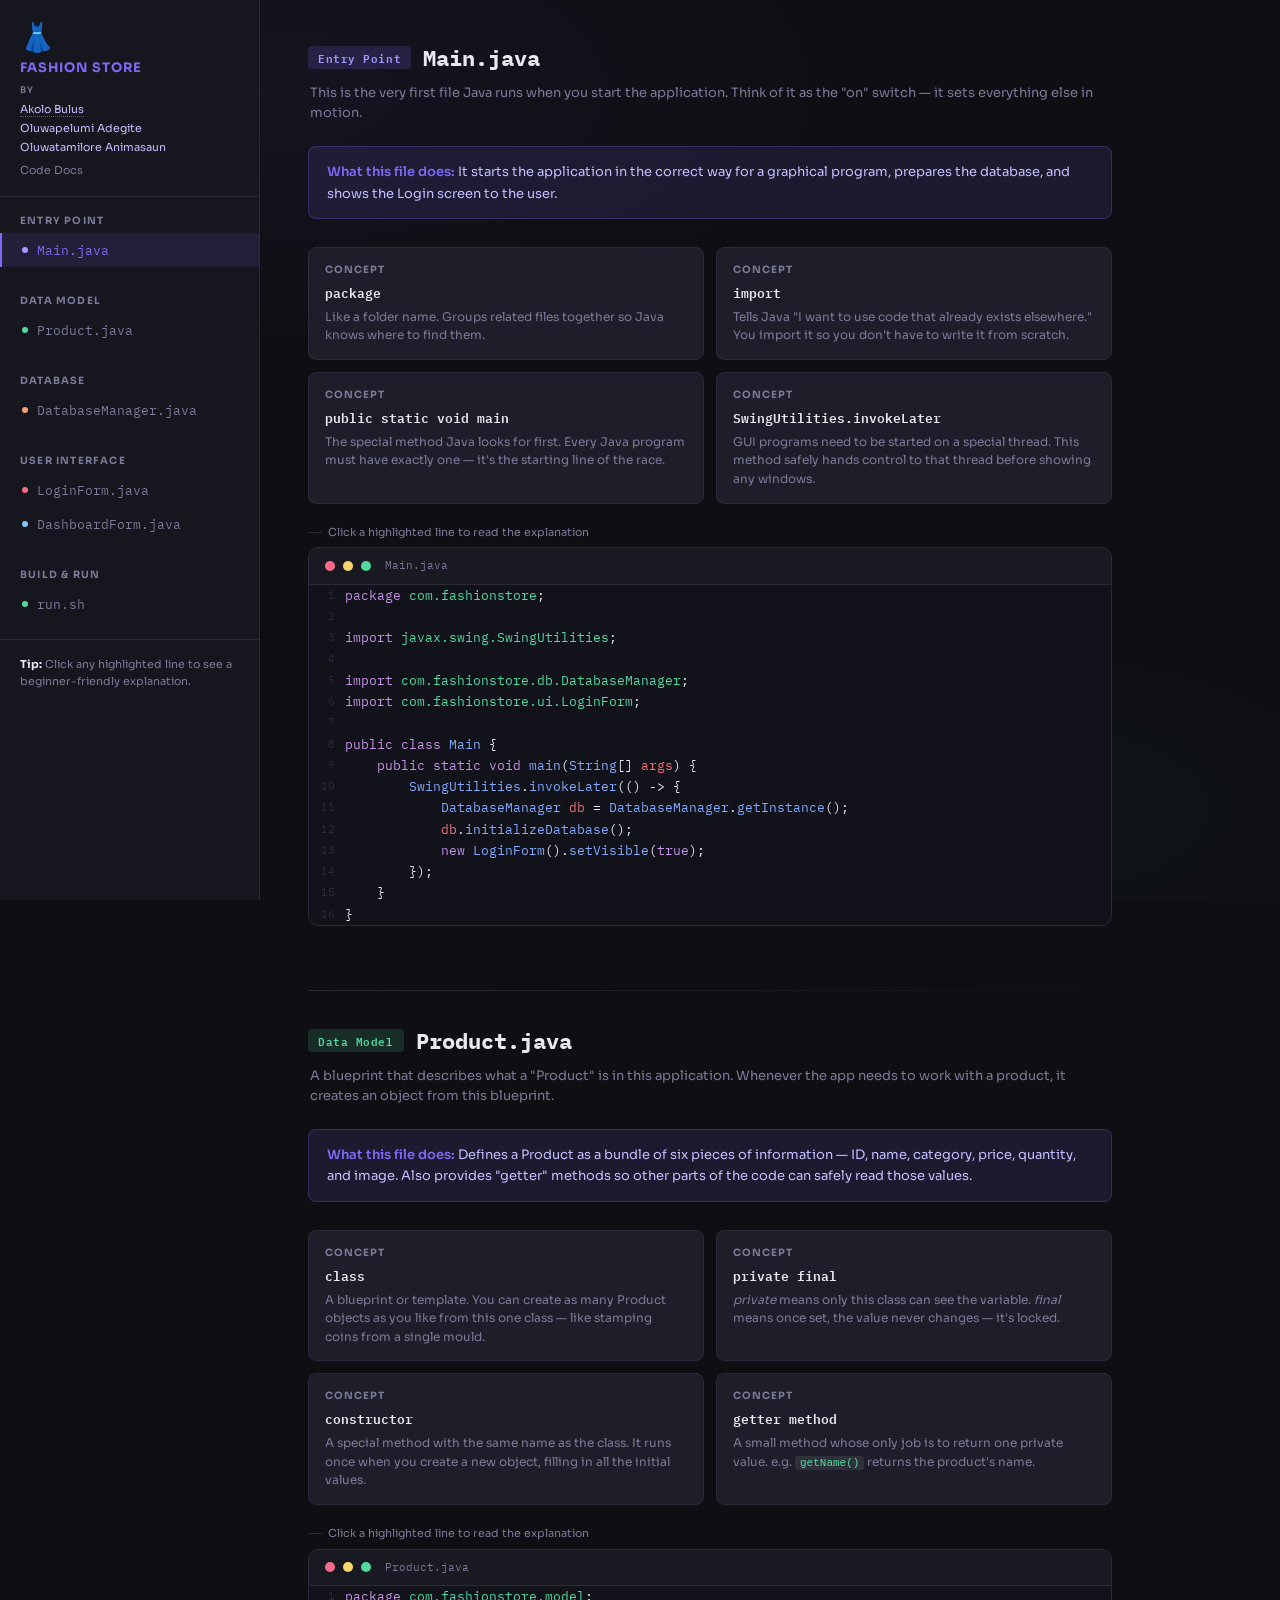
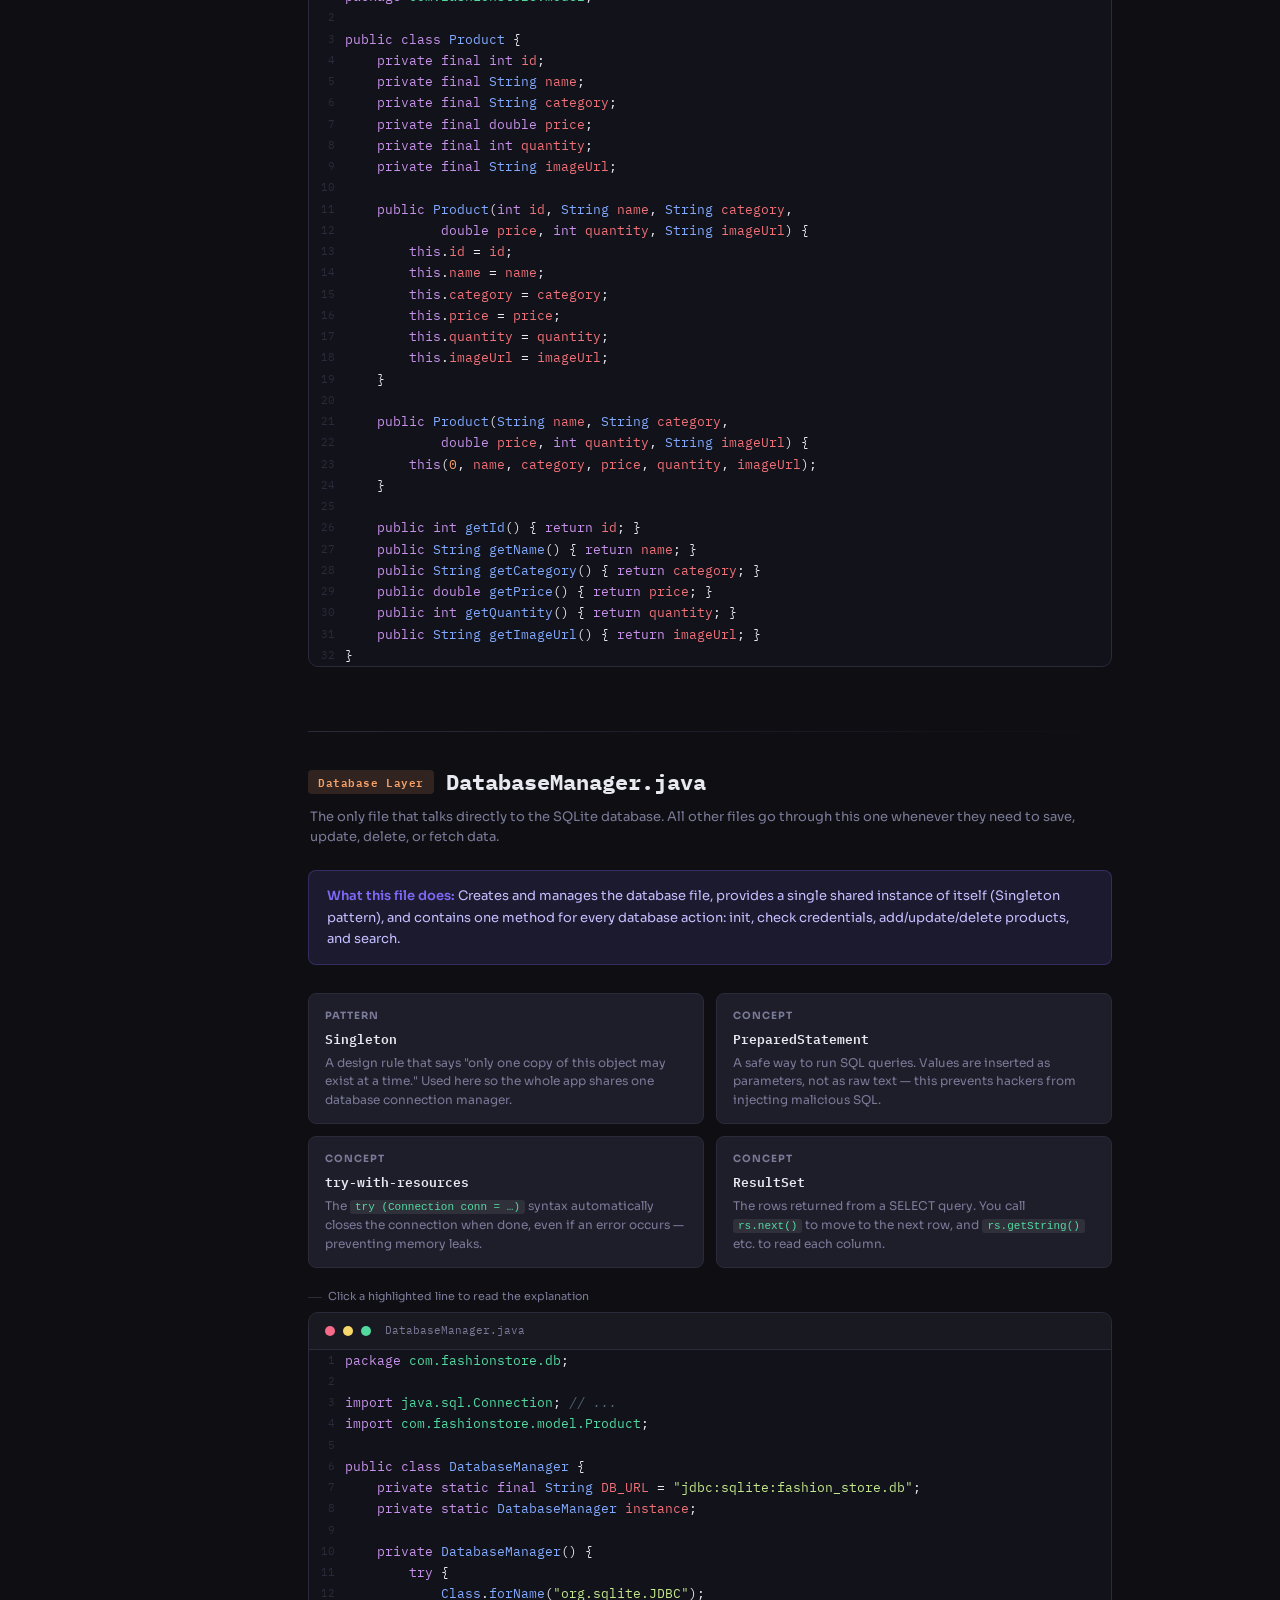
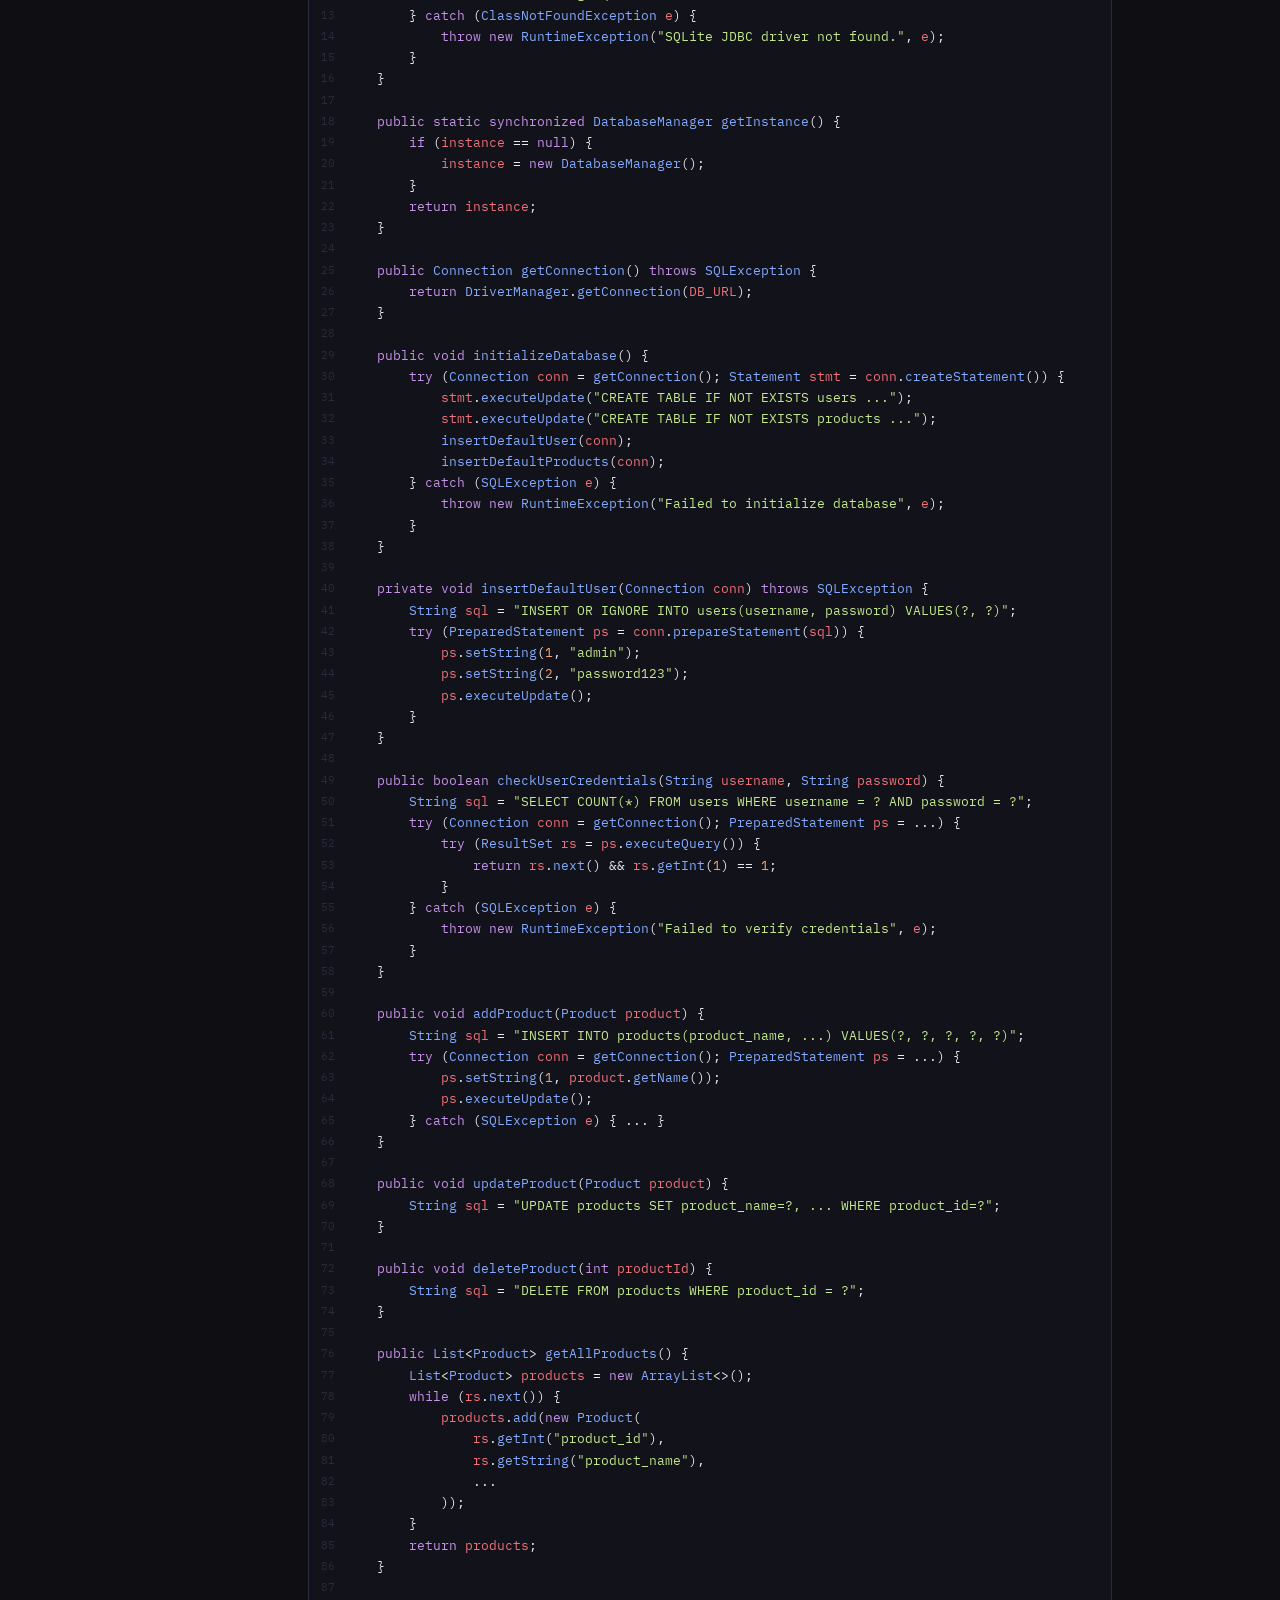
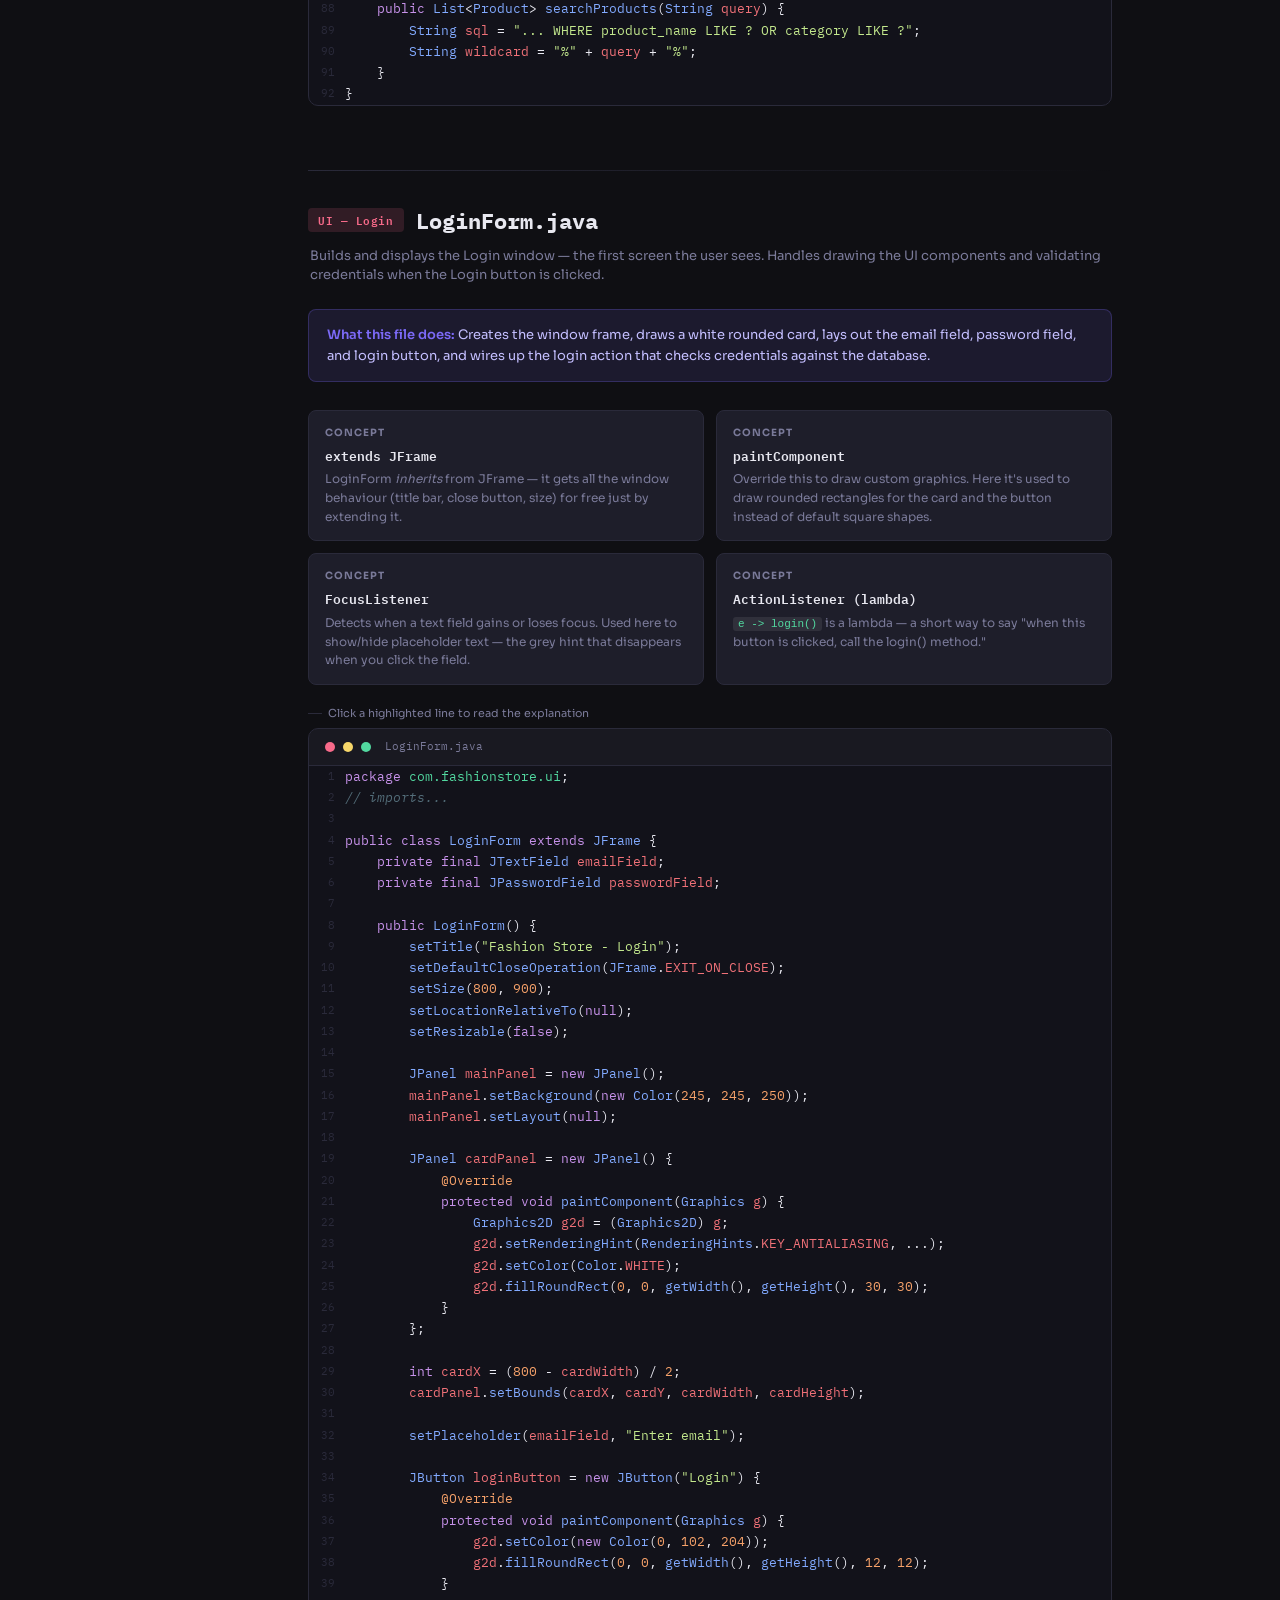
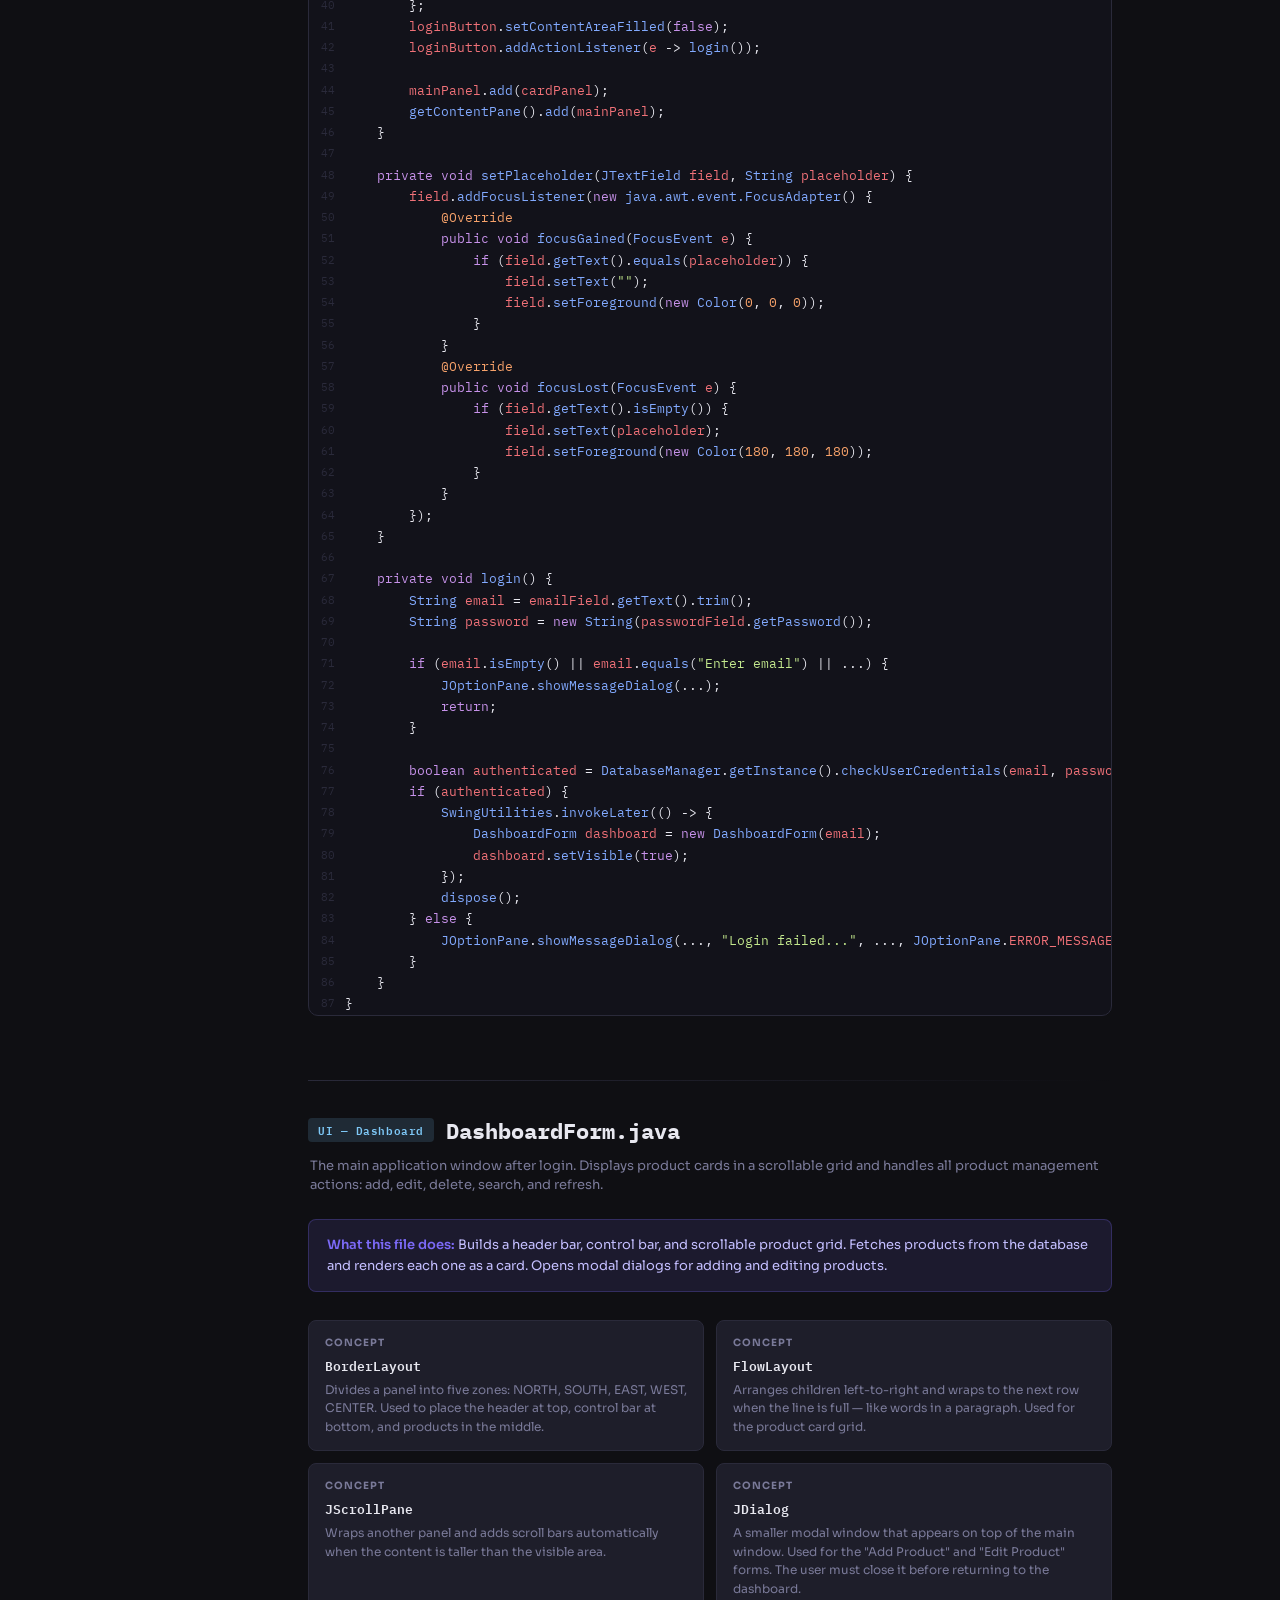
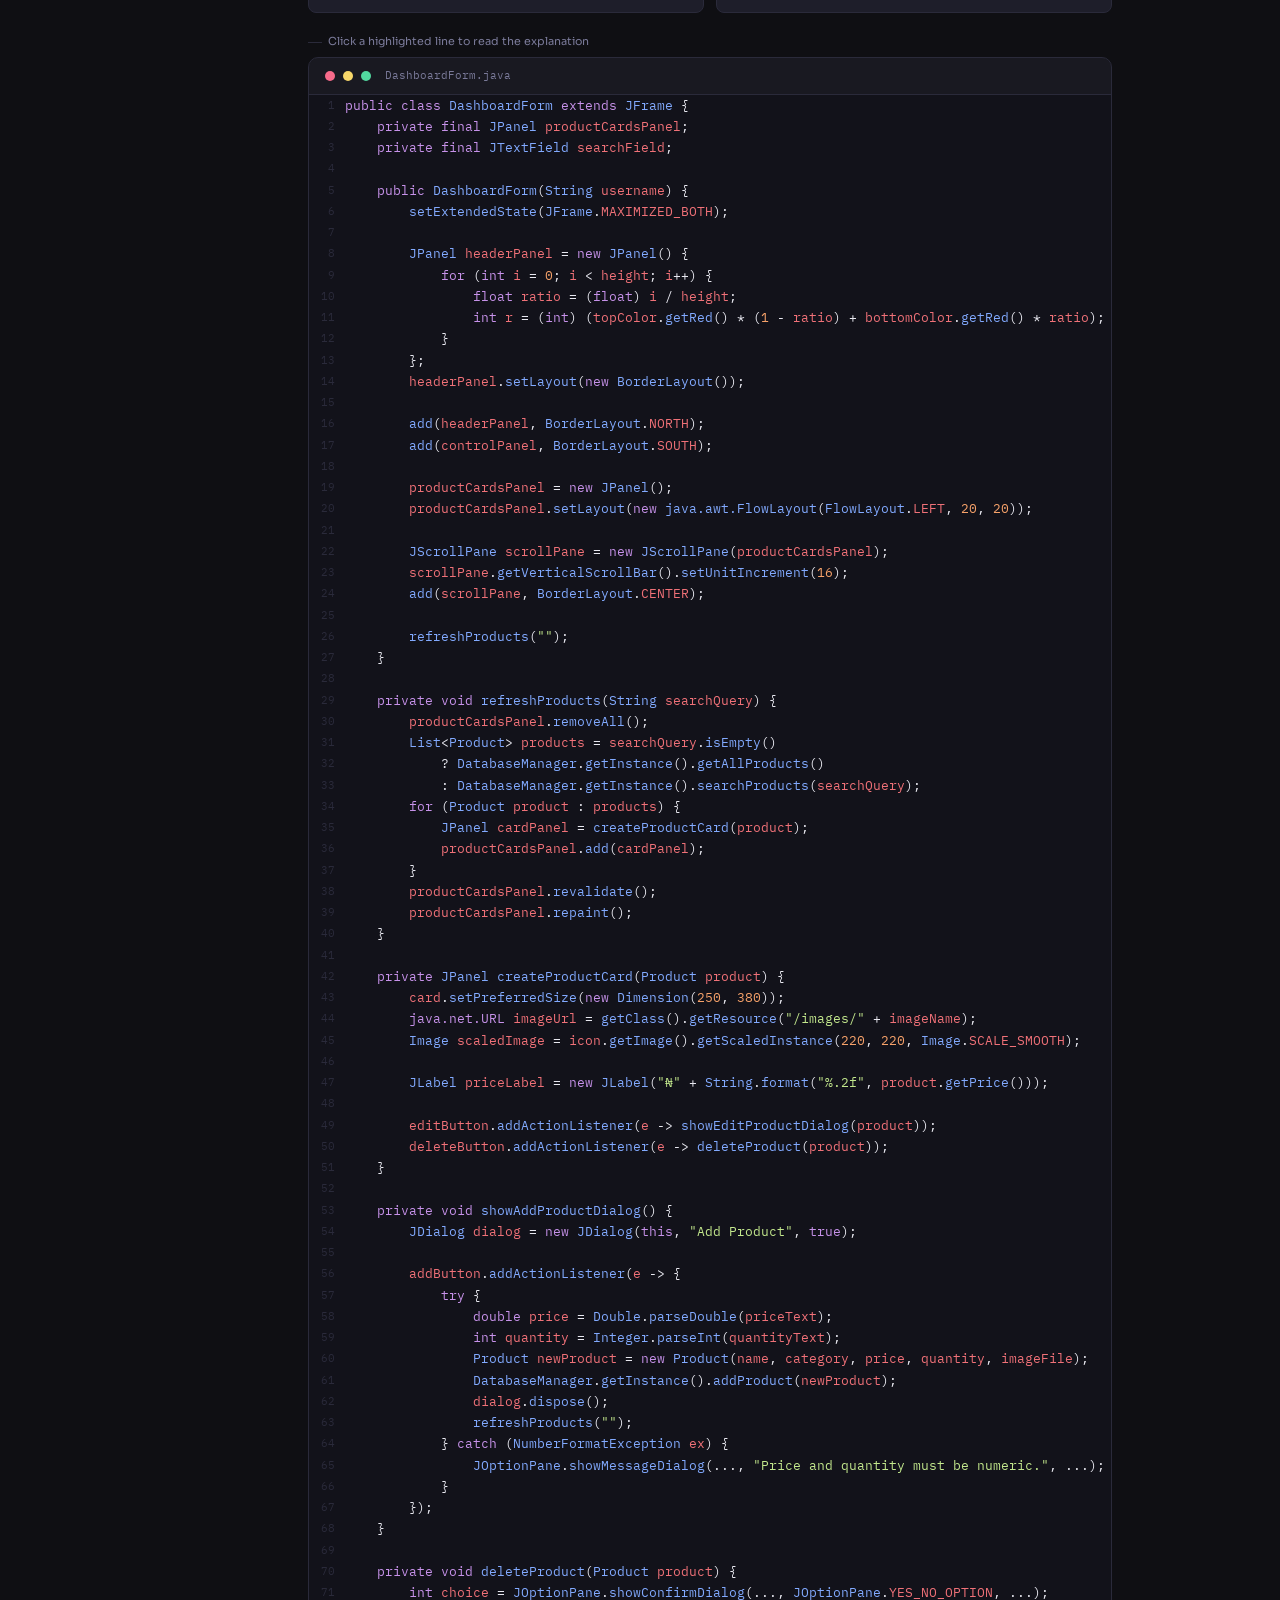
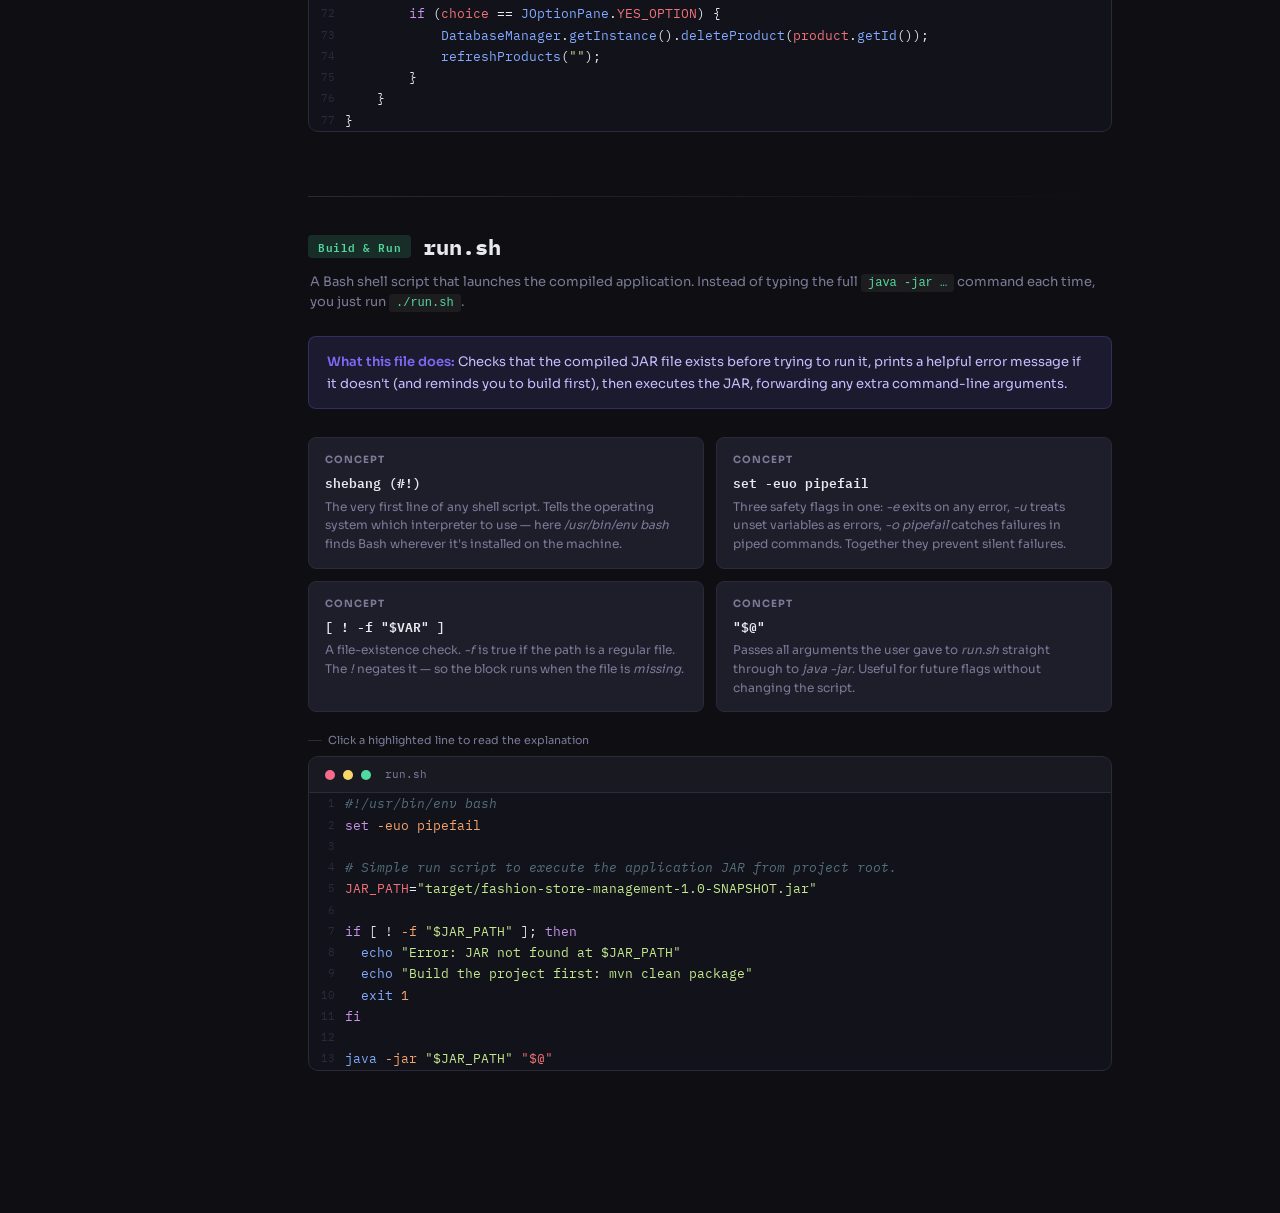
==== commit 924c96db: "Replace scrollTo function with navScrollTo for smooth scrolling" ====
--- a/index.html
+++ b/index.html
@@ -363,38 +363,38 @@
 
   <div class="sidebar-section">
     <div class="sidebar-section-label">Entry Point</div>
-    <div class="nav-item active" onclick="scrollTo('main')" id="nav-main">
+    <div class="nav-item active" onclick="navScrollTo('main')" id="nav-main">
       <span class="nav-dot dot-main"></span> Main.java
     </div>
   </div>
 
   <div class="sidebar-section">
     <div class="sidebar-section-label">Data Model</div>
-    <div class="nav-item" onclick="scrollTo('product')" id="nav-product">
+    <div class="nav-item" onclick="navScrollTo('product')" id="nav-product">
       <span class="nav-dot dot-model"></span> Product.java
     </div>
   </div>
 
   <div class="sidebar-section">
     <div class="sidebar-section-label">Database</div>
-    <div class="nav-item" onclick="scrollTo('db')" id="nav-db">
+    <div class="nav-item" onclick="navScrollTo('db')" id="nav-db">
       <span class="nav-dot dot-db"></span> DatabaseManager.java
     </div>
   </div>
 
   <div class="sidebar-section">
     <div class="sidebar-section-label">User Interface</div>
-    <div class="nav-item" onclick="scrollTo('login')" id="nav-login">
+    <div class="nav-item" onclick="navScrollTo('login')" id="nav-login">
       <span class="nav-dot dot-login"></span> LoginForm.java
     </div>
-    <div class="nav-item" onclick="scrollTo('dash')" id="nav-dash">
+    <div class="nav-item" onclick="navScrollTo('dash')" id="nav-dash">
       <span class="nav-dot dot-dash"></span> DashboardForm.java
     </div>
   </div>
 
   <div class="sidebar-section">
     <div class="sidebar-section-label">Build &amp; Run</div>
-    <div class="nav-item" onclick="scrollTo('shell')" id="nav-shell">
+    <div class="nav-item" onclick="navScrollTo('shell')" id="nav-shell">
       <span class="nav-dot dot-shell"></span> run.sh
     </div>
   </div>
@@ -1111,8 +1111,14 @@
 // ═══════════════════════════════════════════════════════════
 //  SIDEBAR NAV
 // ═══════════════════════════════════════════════════════════
-function scrollTo(id) {
-  document.getElementById(id).scrollIntoView({ behavior: 'smooth', block: 'start' });
+function navScrollTo(id) {
+  const target = document.getElementById(id);
+  const container = document.getElementById('main-content');
+  if (!target || !container) return;
+  const targetTop = target.getBoundingClientRect().top;
+  const containerTop = container.getBoundingClientRect().top;
+  const offset = targetTop - containerTop + container.scrollTop - 32;
+  container.scrollTo({ top: offset, behavior: 'smooth' });
 }
 
 const sections = ['main','product','db','login','dash','shell'];
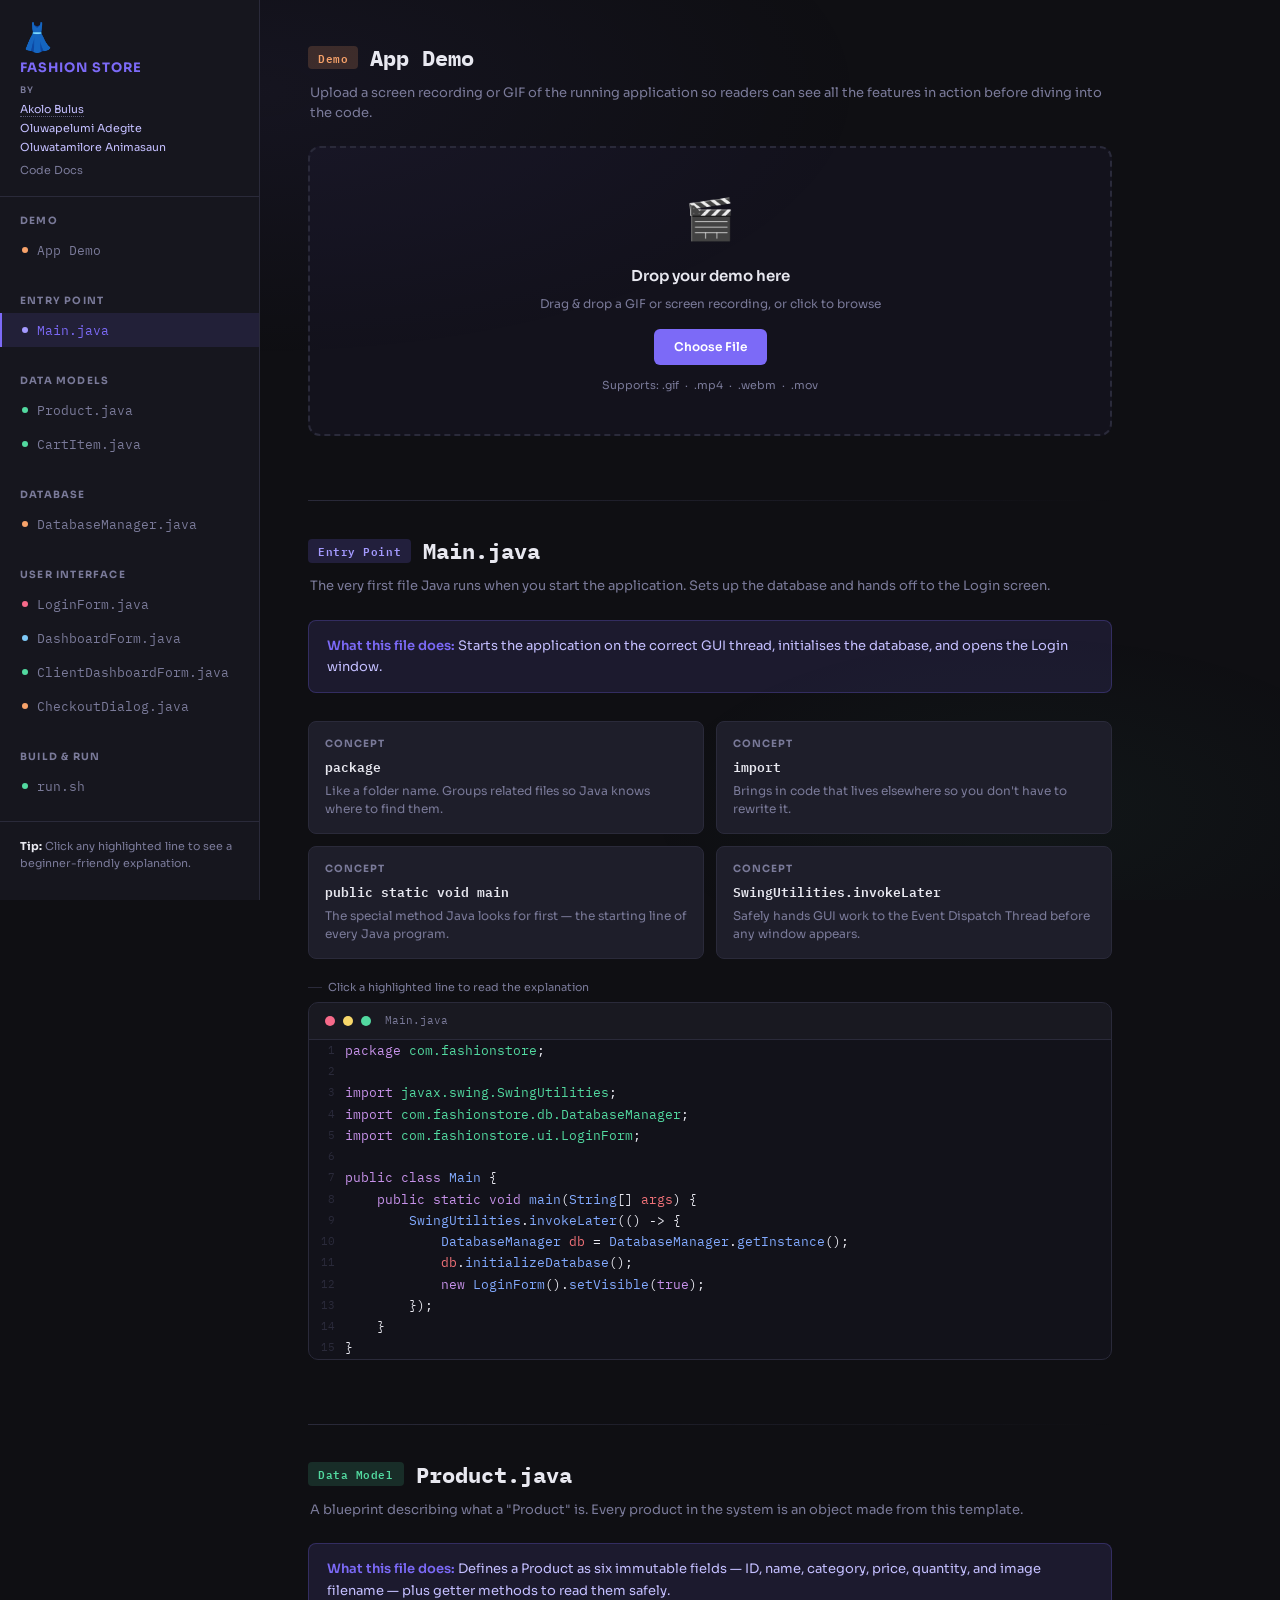
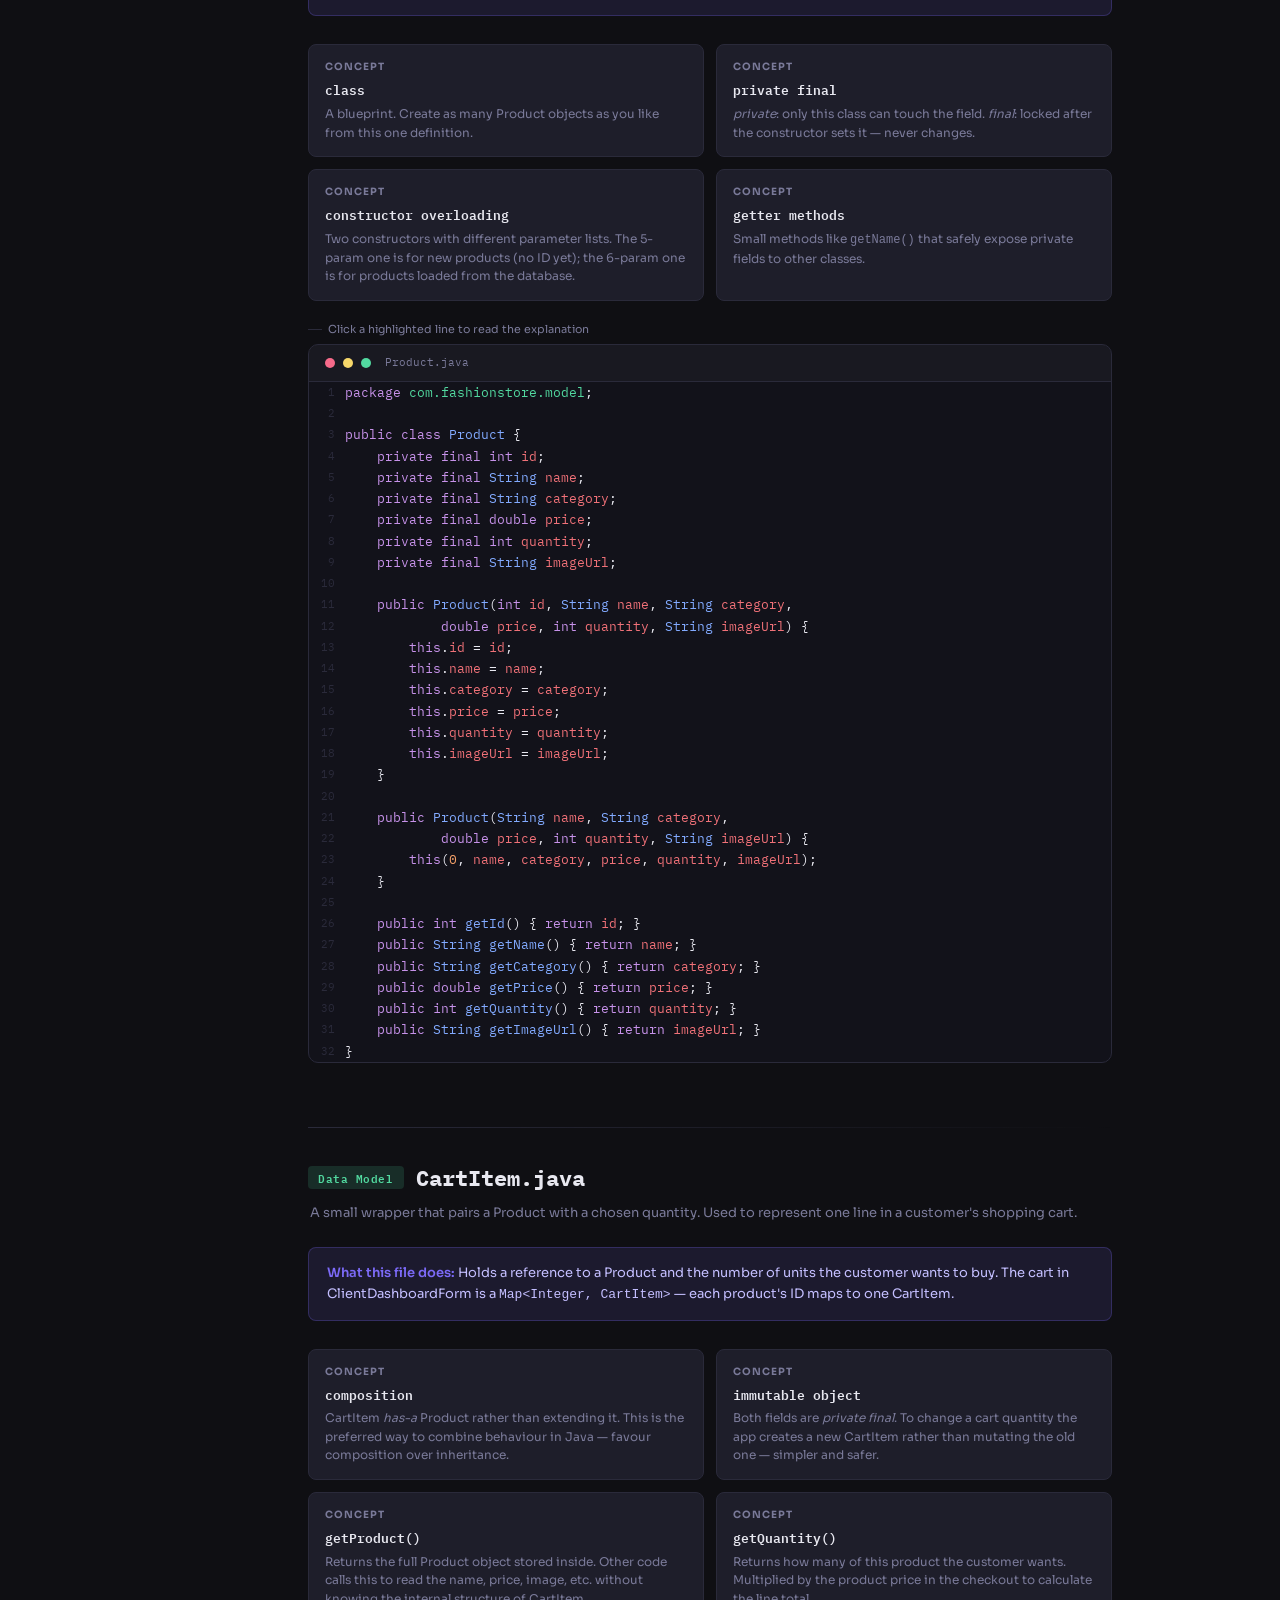
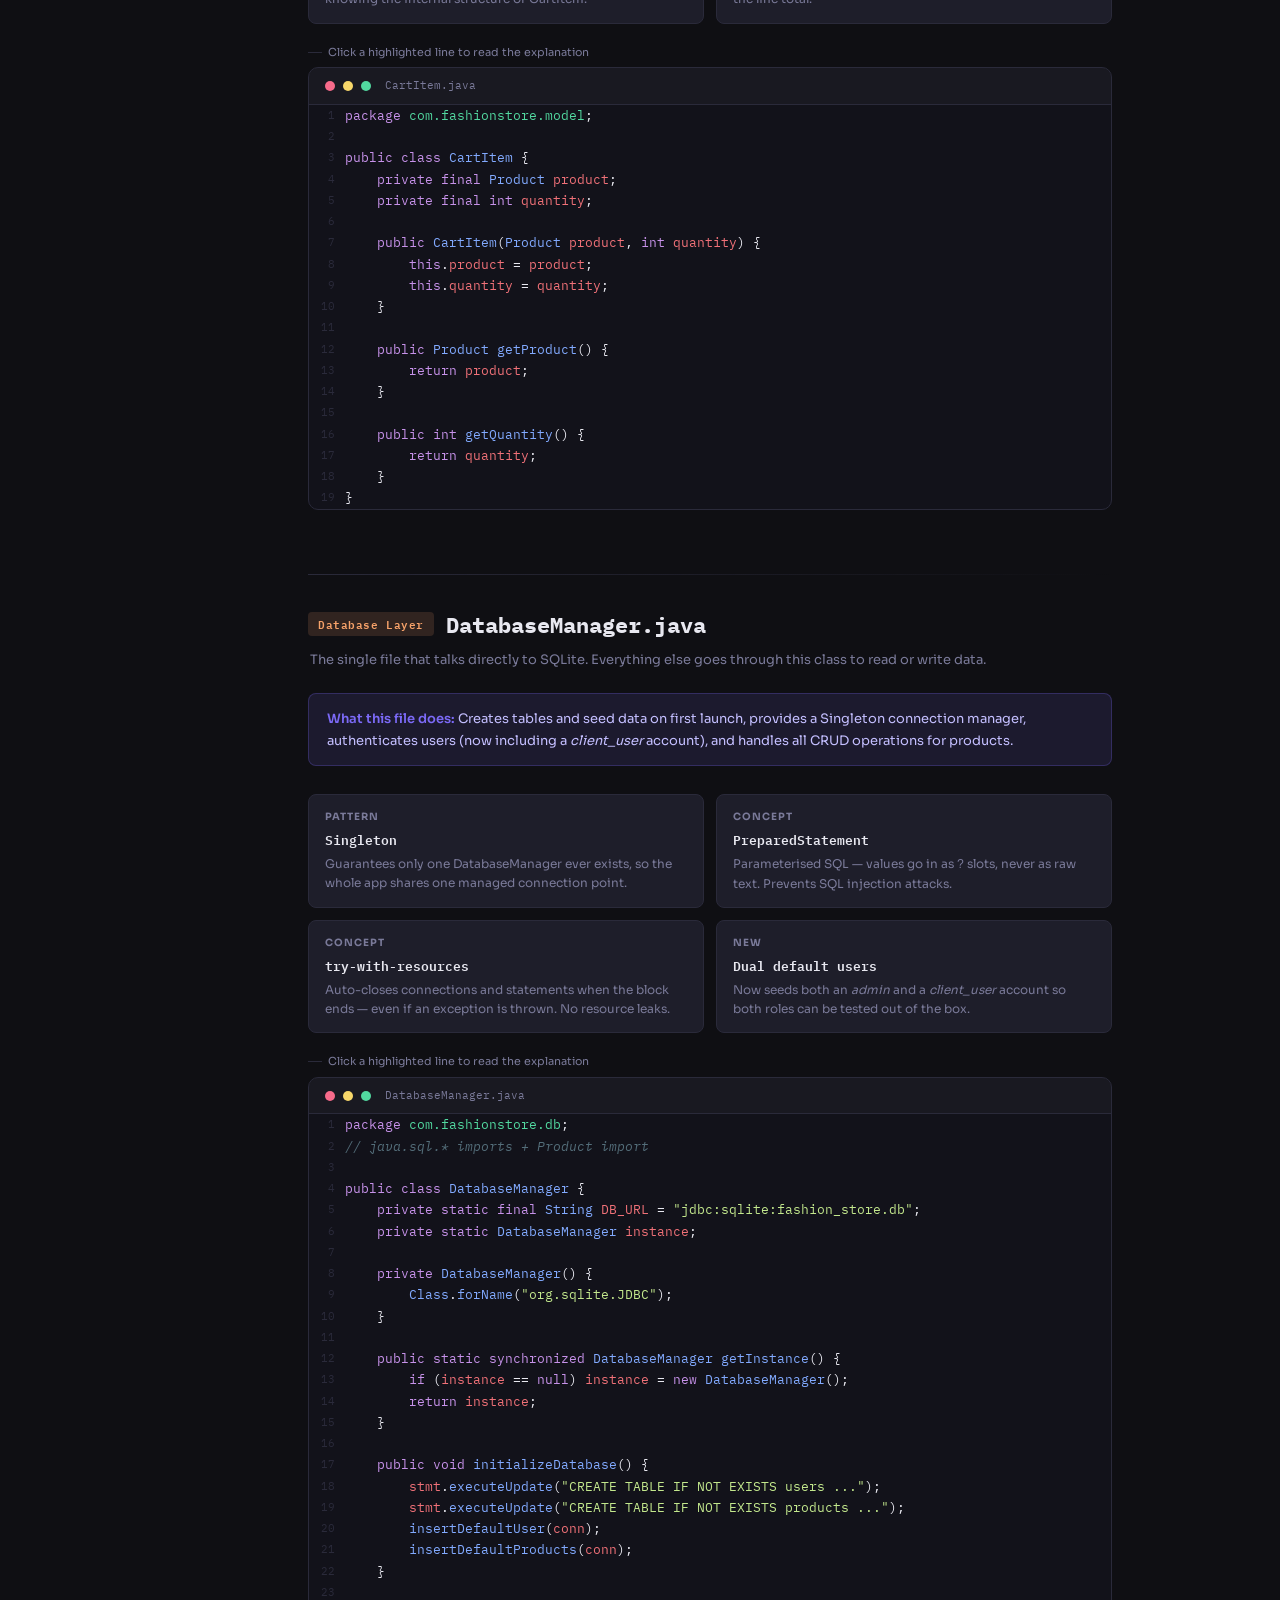
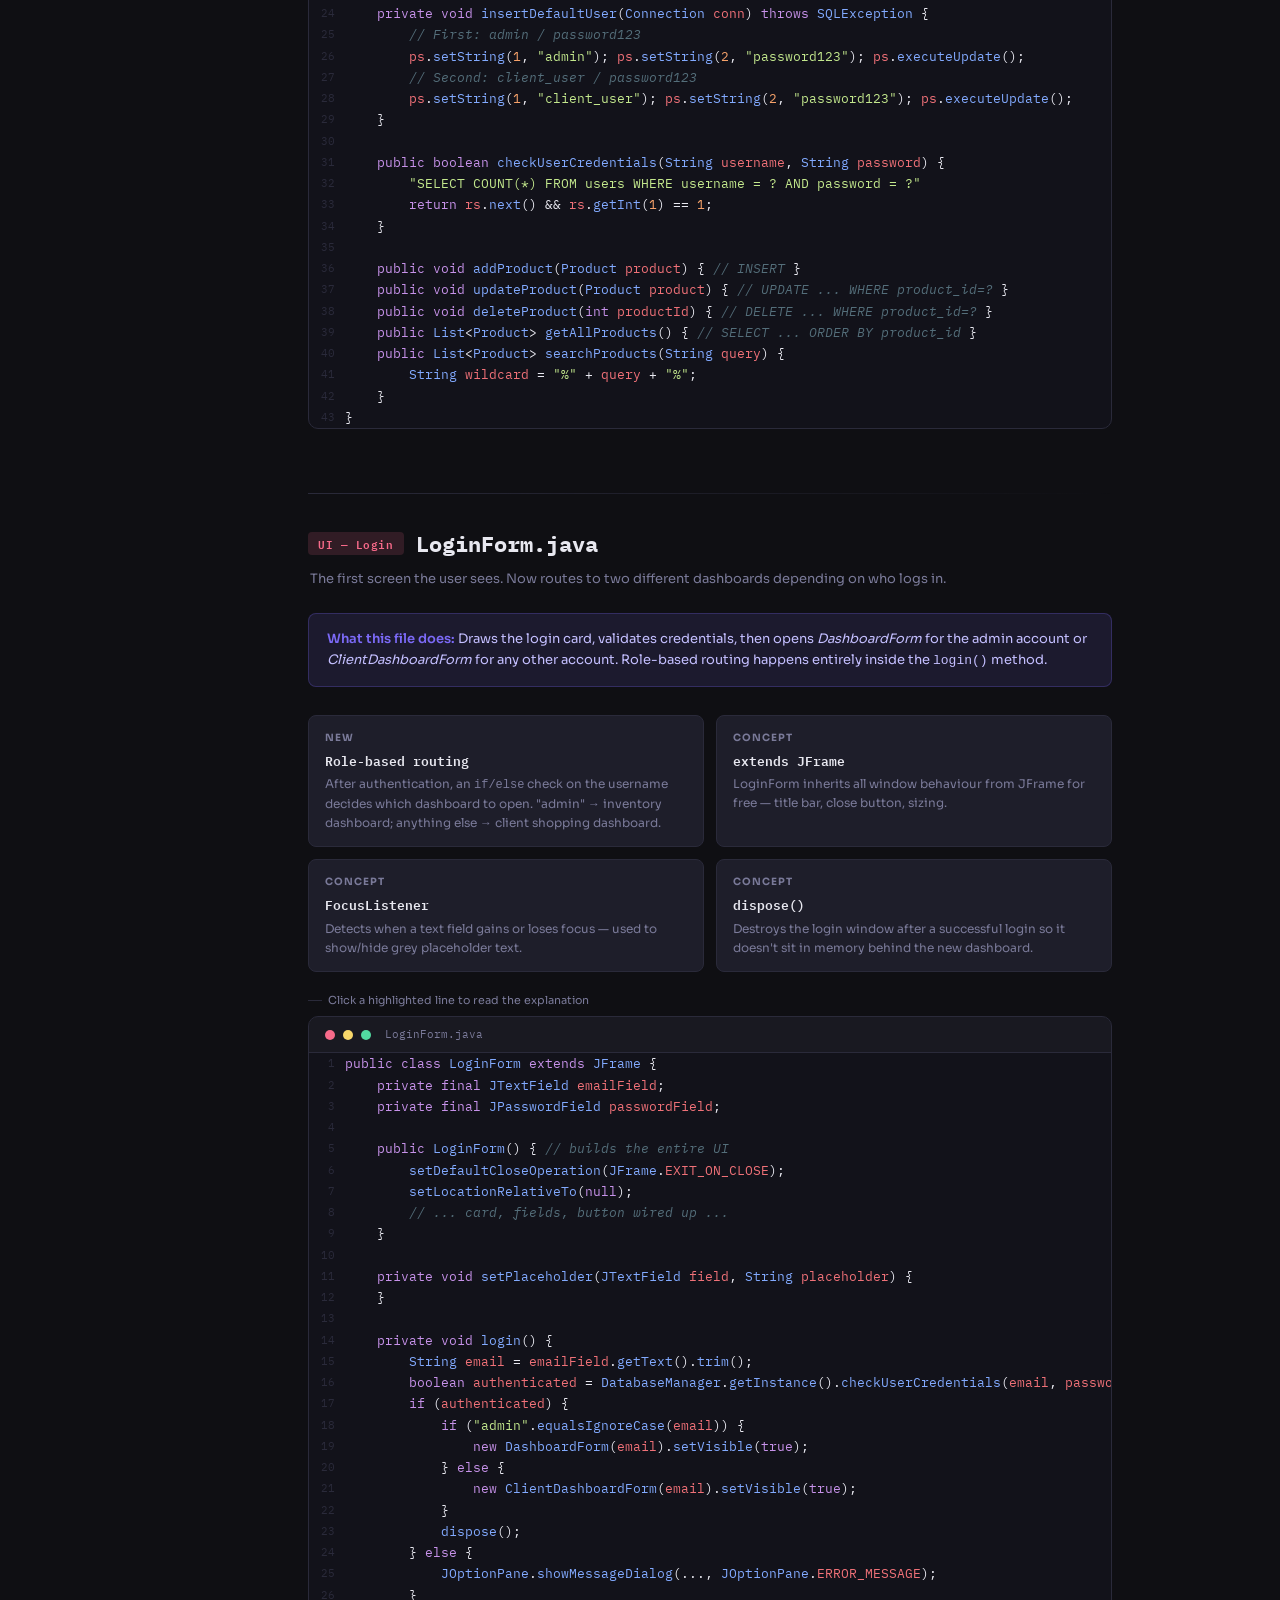
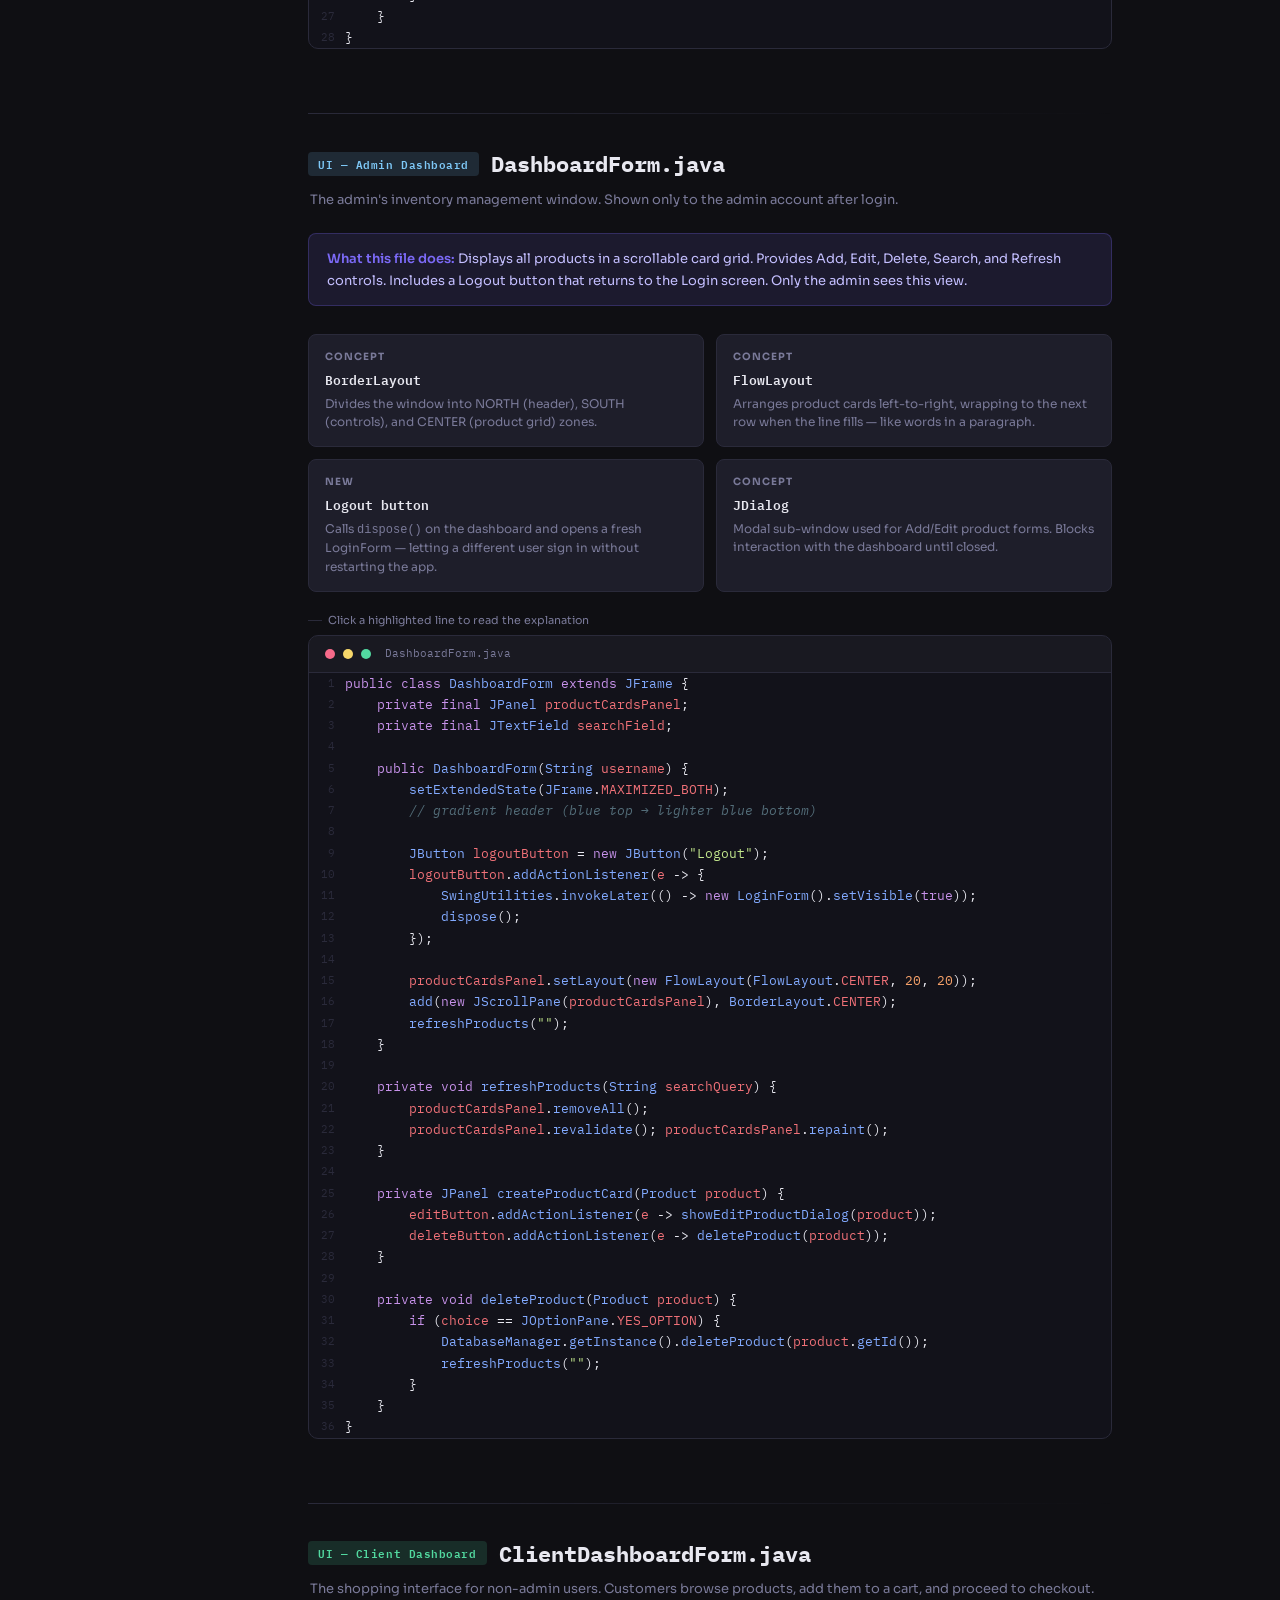
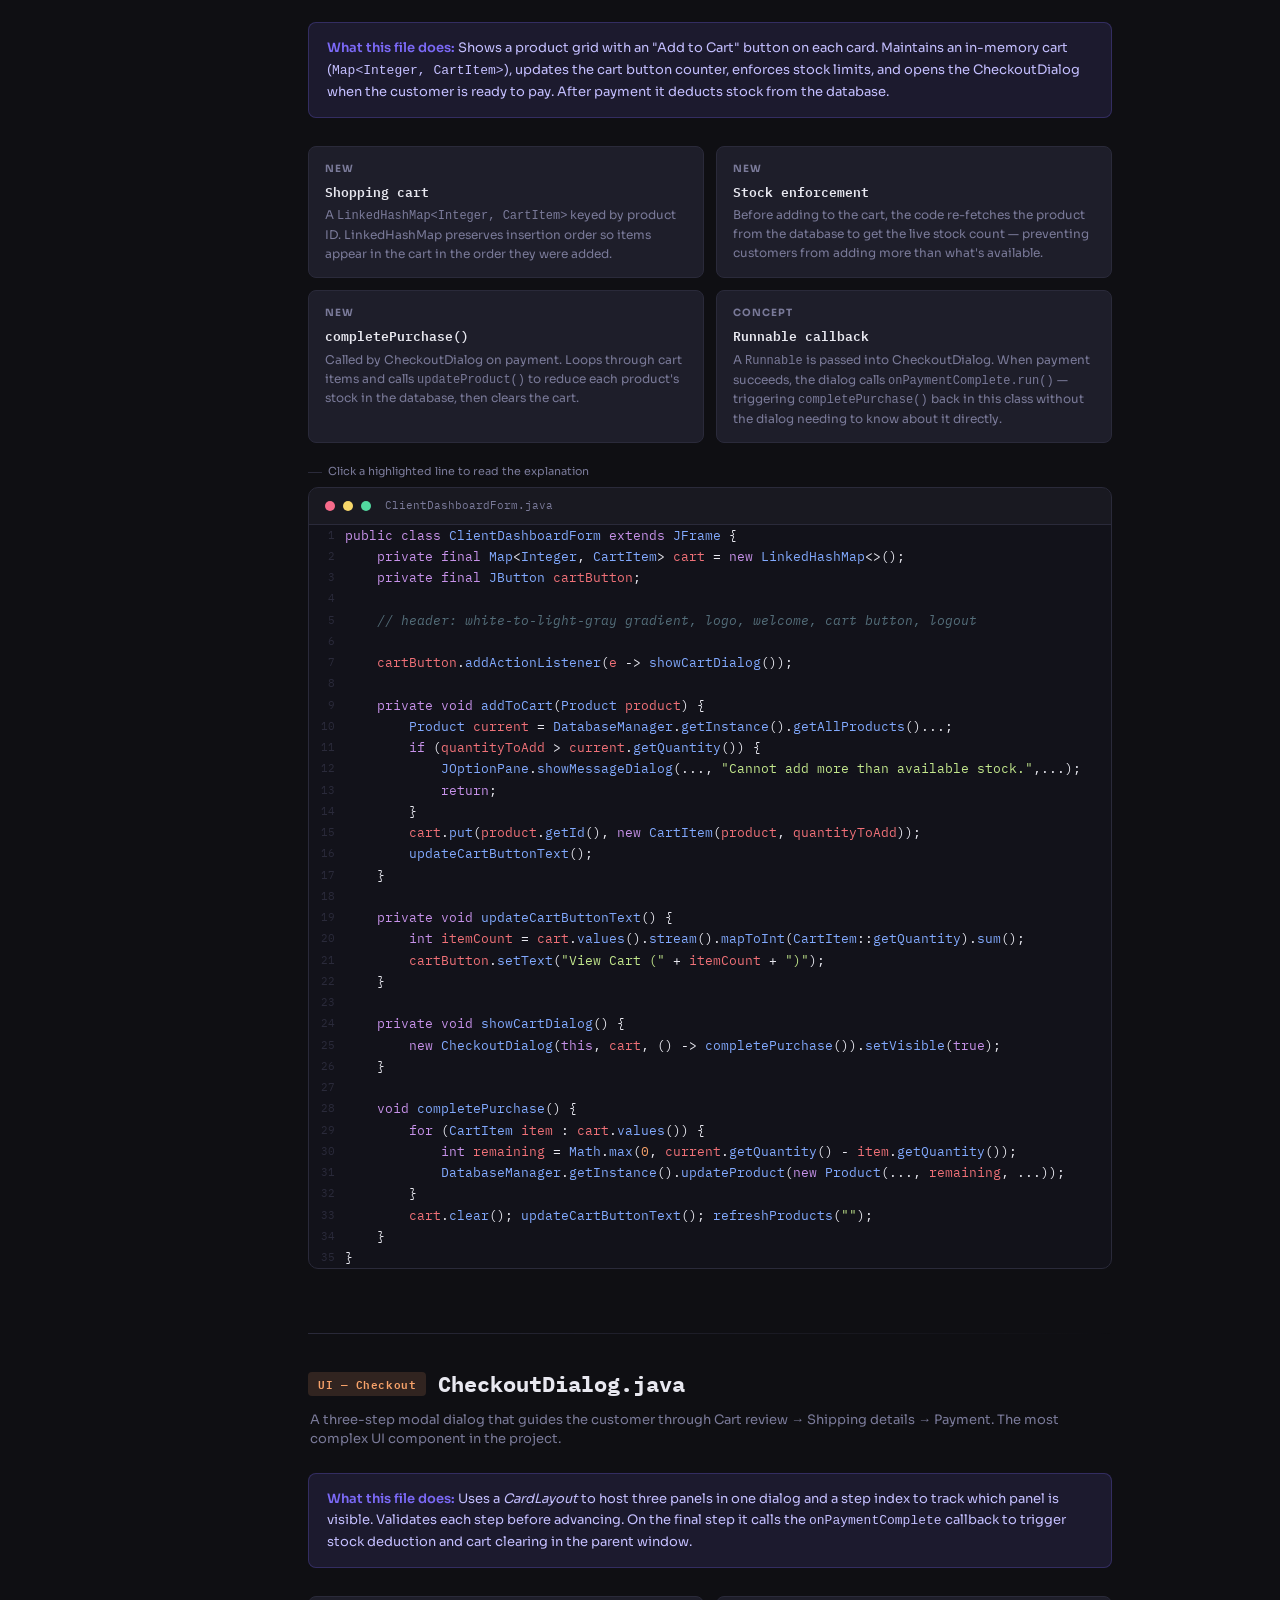
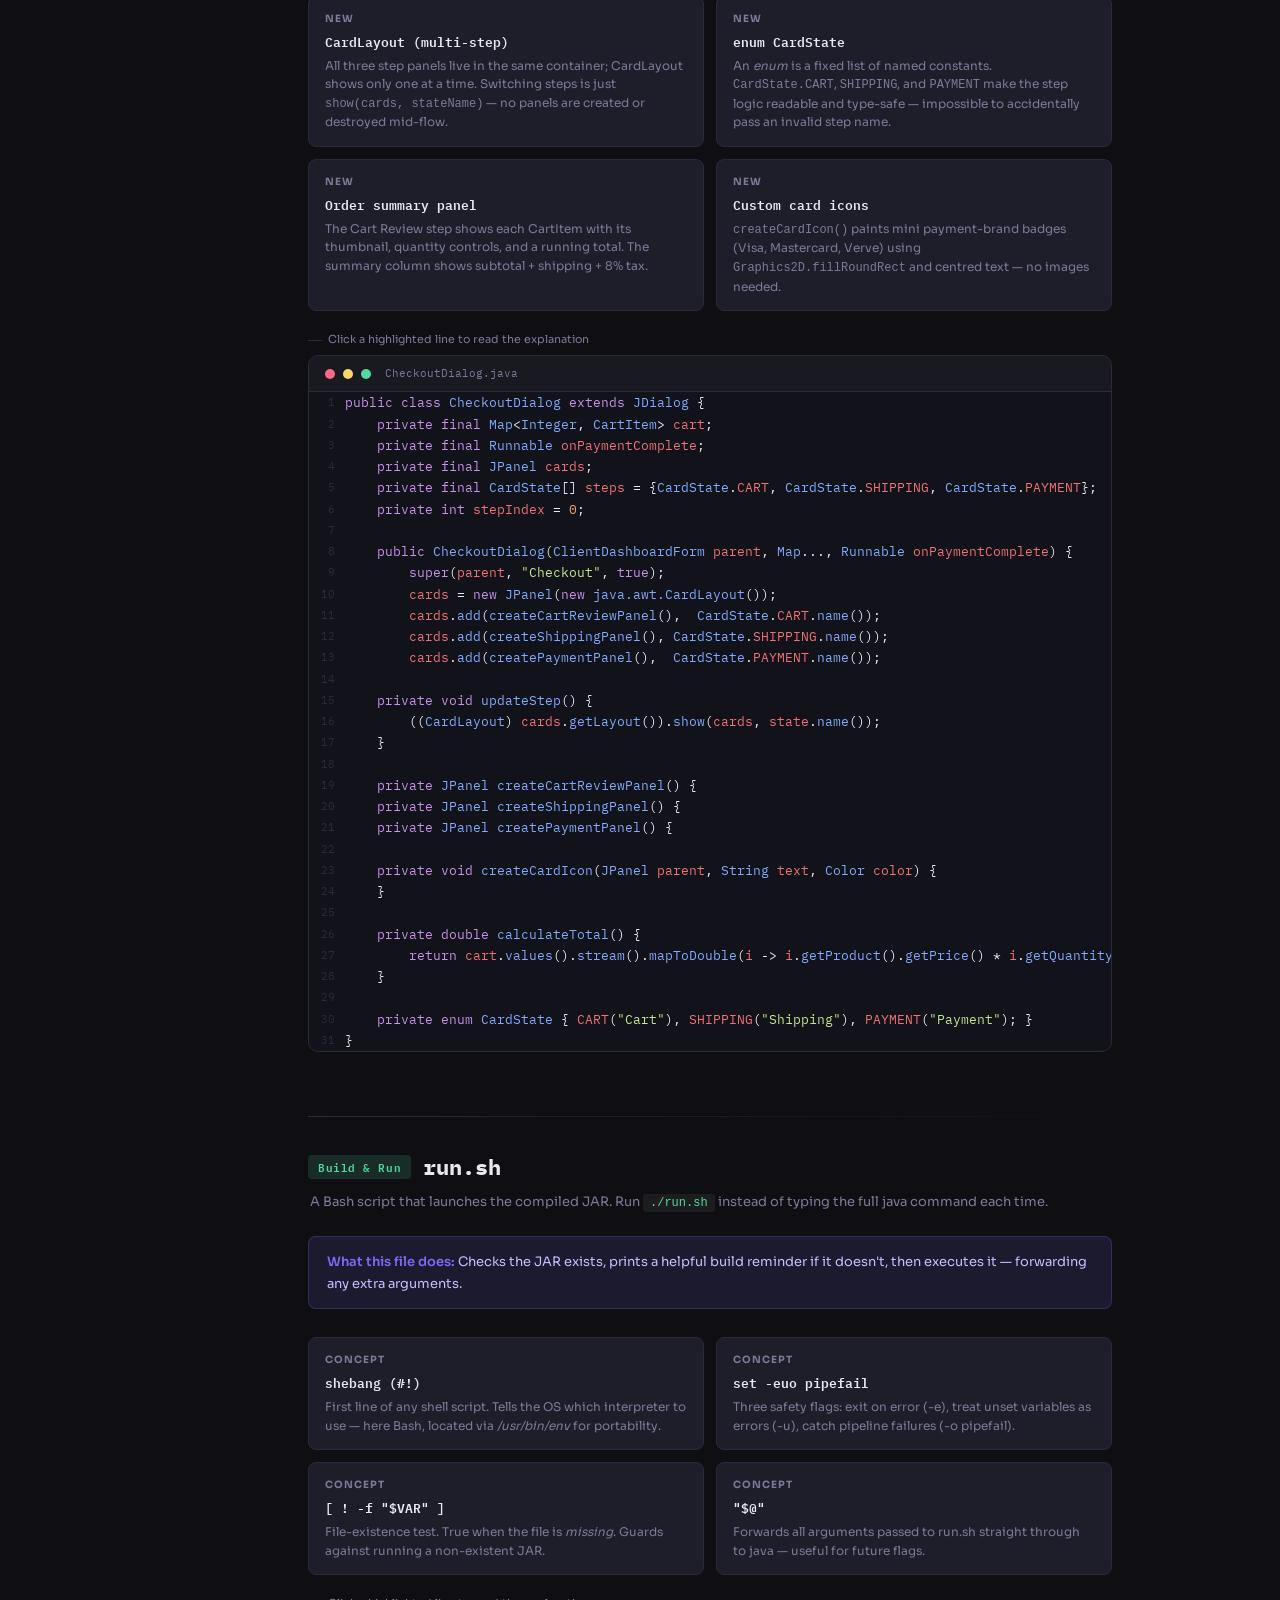
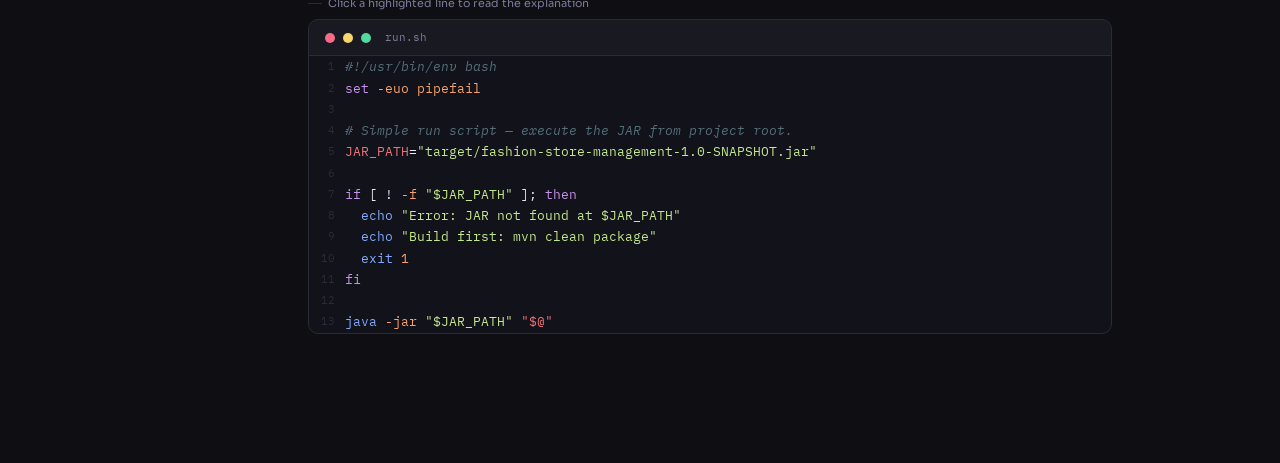
==== commit 7bae8492: "Update index.html" ====
--- a/index.html
+++ b/index.html
@@ -22,321 +22,141 @@
     --mono: 'IBM Plex Mono', monospace;
     --sans: 'Sora', sans-serif;
   }
-
   * { margin: 0; padding: 0; box-sizing: border-box; }
-
-  body {
-    background: var(--bg);
-    color: var(--text);
-    font-family: var(--sans);
-    font-size: 14px;
-    line-height: 1.6;
-    min-height: 100vh;
-  }
-
+  body { background: var(--bg); color: var(--text); font-family: var(--sans); font-size: 14px; line-height: 1.6; min-height: 100vh; }
   body::before {
-    content: '';
-    position: fixed;
-    inset: 0;
+    content: ''; position: fixed; inset: 0;
     background-image:
       radial-gradient(ellipse 80% 50% at 20% 10%, rgba(124,106,247,0.06) 0%, transparent 60%),
       radial-gradient(ellipse 60% 40% at 80% 90%, rgba(82,217,160,0.04) 0%, transparent 50%);
-    pointer-events: none;
-    z-index: 0;
+    pointer-events: none; z-index: 0;
   }
-
-  .shell {
-    display: grid;
-    grid-template-columns: 260px 1fr;
-    min-height: 100vh;
+  .shell { display: grid; grid-template-columns: 260px 1fr; min-height: 100vh; position: relative; z-index: 1; }
+
+  /* SIDEBAR */
+  .sidebar { background: var(--surface); border-right: 1px solid var(--border); position: sticky; top: 0; height: 100vh; overflow-y: auto; overflow-x: hidden; scrollbar-width: thin; scrollbar-color: var(--border) transparent; }
+  .sidebar-header { padding: 24px 20px 16px; border-bottom: 1px solid var(--border); }
+  .sidebar-header .app-icon { font-size: 28px; line-height: 1; margin-bottom: 6px; display: block; }
+  .sidebar-header h1 { font-size: 13px; font-weight: 700; letter-spacing: 0.08em; text-transform: uppercase; color: var(--accent); margin-bottom: 4px; }
+  .sidebar-header .by-label { font-size: 9px; font-weight: 600; letter-spacing: 0.14em; text-transform: uppercase; color: var(--muted); margin-bottom: 3px; }
+  .sidebar-header .authors { font-size: 11px; color: #c4bfff; line-height: 1.7; margin-bottom: 6px; }
+  .sidebar-header .authors span { display: block; }
+  .sidebar-header p { font-size: 11px; color: var(--muted); }
+  .sidebar-section { padding: 10px 0; }
+  .sidebar-section-label { font-size: 10px; font-weight: 700; letter-spacing: 0.12em; text-transform: uppercase; color: var(--muted); padding: 6px 20px 4px; }
+  .nav-item { display: flex; align-items: center; gap: 9px; padding: 7px 20px; cursor: pointer; font-size: 12.5px; color: var(--muted); transition: all 0.15s; border-left: 2px solid transparent; font-family: var(--mono); }
+  .nav-item:hover { color: var(--text); background: rgba(255,255,255,0.03); }
+  .nav-item.active { color: var(--accent); background: var(--highlight); border-left-color: var(--accent); }
+  .nav-dot { width: 6px; height: 6px; border-radius: 50%; flex-shrink: 0; }
+
+  /* MAIN */
+  .main { overflow-y: auto; padding: 40px 48px 80px; max-width: 900px; }
+  .file-section { margin-bottom: 64px; scroll-margin-top: 32px; }
+  .file-header { display: flex; align-items: center; gap: 12px; margin-bottom: 8px; }
+  .file-badge { font-family: var(--mono); font-size: 11px; font-weight: 600; padding: 3px 10px; border-radius: 4px; letter-spacing: 0.05em; }
+  .file-title { font-size: 22px; font-weight: 700; color: var(--text); font-family: var(--mono); }
+  .file-subtitle { font-size: 13px; color: var(--muted); margin-bottom: 24px; padding-left: 2px; line-height: 1.5; }
+  .purpose-box { background: var(--highlight); border: 1px solid rgba(124,106,247,0.25); border-radius: 8px; padding: 14px 18px; margin-bottom: 28px; font-size: 13px; color: #c4bfff; line-height: 1.65; }
+  .purpose-box strong { color: var(--accent); font-weight: 600; }
+
+  /* DEMO SECTION */
+  .demo-section { margin-bottom: 64px; scroll-margin-top: 32px; }
+  .demo-upload-box {
+    border: 2px dashed var(--border);
+    border-radius: 12px;
+    padding: 40px 24px;
+    text-align: center;
+    cursor: pointer;
+    transition: border-color 0.2s, background 0.2s;
+    background: rgba(124,106,247,0.04);
     position: relative;
-    z-index: 1;
   }
-
-  .sidebar {
-    background: var(--surface);
-    border-right: 1px solid var(--border);
-    position: sticky;
-    top: 0;
-    height: 100vh;
-    overflow-y: auto;
-    overflow-x: hidden;
-    scrollbar-width: thin;
-    scrollbar-color: var(--border) transparent;
+  .demo-upload-box:hover { border-color: var(--accent); background: rgba(124,106,247,0.08); }
+  .demo-upload-box.has-media { padding: 0; overflow: hidden; }
+  .demo-upload-box .upload-icon { font-size: 40px; margin-bottom: 12px; display: block; }
+  .demo-upload-box .upload-title { font-size: 15px; font-weight: 600; color: var(--text); margin-bottom: 6px; }
+  .demo-upload-box .upload-sub { font-size: 12px; color: var(--muted); margin-bottom: 16px; }
+  .demo-upload-box .upload-btn {
+    display: inline-block; padding: 8px 20px; background: var(--accent); color: #fff;
+    border-radius: 6px; font-size: 12px; font-weight: 600; cursor: pointer; font-family: var(--sans);
+    border: none; transition: opacity 0.15s;
   }
-
-  .sidebar-header {
-    padding: 24px 20px 16px;
-    border-bottom: 1px solid var(--border);
+  .demo-upload-box .upload-btn:hover { opacity: 0.85; }
+  #demo-file-input { display: none; }
+  #demo-preview { width: 100%; border-radius: 10px; display: block; max-height: 480px; object-fit: contain; background: #000; }
+  .demo-remove-btn {
+    position: absolute; top: 10px; right: 10px; background: rgba(0,0,0,0.6);
+    color: #fff; border: none; border-radius: 50%; width: 28px; height: 28px;
+    font-size: 14px; cursor: pointer; display: none; align-items: center; justify-content: center;
+    font-family: var(--sans);
   }
-  .sidebar-header .app-icon {
-    font-size: 28px;
-    line-height: 1;
-    margin-bottom: 6px;
-    display: block;
-  }
-  .sidebar-header h1 {
-    font-size: 13px;
-    font-weight: 700;
-    letter-spacing: 0.08em;
-    text-transform: uppercase;
-    color: var(--accent);
-    margin-bottom: 4px;
-  }
-  .sidebar-header .by-label {
-    font-size: 9px;
-    font-weight: 600;
-    letter-spacing: 0.14em;
-    text-transform: uppercase;
-    color: var(--muted);
-    margin-bottom: 3px;
-  }
-  .sidebar-header .authors {
-    font-size: 11px;
-    color: #c4bfff;
-    line-height: 1.7;
-    margin-bottom: 6px;
-  }
-  .sidebar-header .authors span {
-    display: block;
-  }
-  .sidebar-header p {
-    font-size: 11px;
-    color: var(--muted);
-  }
-
-  .sidebar-section { padding: 10px 0; }
-  .sidebar-section-label {
-    font-size: 10px;
-    font-weight: 700;
-    letter-spacing: 0.12em;
-    text-transform: uppercase;
-    color: var(--muted);
-    padding: 6px 20px 4px;
-  }
-  .nav-item {
-    display: flex;
-    align-items: center;
-    gap: 9px;
-    padding: 7px 20px;
-    cursor: pointer;
-    font-size: 12.5px;
-    color: var(--muted);
-    transition: all 0.15s;
-    border-left: 2px solid transparent;
-    font-family: var(--mono);
-  }
-  .nav-item:hover { color: var(--text); background: rgba(255,255,255,0.03); }
-  .nav-item.active {
-    color: var(--accent);
-    background: var(--highlight);
-    border-left-color: var(--accent);
-  }
-  .nav-dot { width: 6px; height: 6px; border-radius: 50%; flex-shrink: 0; }
-
-  .main {
-    overflow-y: auto;
-    padding: 40px 48px 80px;
-    max-width: 900px;
-  }
-
-  .file-section {
-    margin-bottom: 64px;
-    scroll-margin-top: 32px;
-  }
-
-  .file-header {
-    display: flex;
-    align-items: center;
-    gap: 12px;
-    margin-bottom: 8px;
-  }
-  .file-badge {
-    font-family: var(--mono);
-    font-size: 11px;
-    font-weight: 600;
-    padding: 3px 10px;
-    border-radius: 4px;
-    letter-spacing: 0.05em;
-  }
-  .file-title {
-    font-size: 22px;
-    font-weight: 700;
-    color: var(--text);
-    font-family: var(--mono);
-  }
-  .file-subtitle {
-    font-size: 13px;
-    color: var(--muted);
-    margin-bottom: 24px;
-    padding-left: 2px;
-    line-height: 1.5;
-  }
-
-  .purpose-box {
-    background: var(--highlight);
-    border: 1px solid rgba(124,106,247,0.25);
-    border-radius: 8px;
-    padding: 14px 18px;
-    margin-bottom: 28px;
-    font-size: 13px;
-    color: #c4bfff;
-    line-height: 1.65;
-  }
-  .purpose-box strong { color: var(--accent); font-weight: 600; }
-
-  .code-block {
-    background: var(--code-bg);
-    border: 1px solid var(--border);
-    border-radius: 10px;
-    overflow: hidden;
-    margin-bottom: 10px;
-  }
-  .code-block-header {
-    display: flex;
-    align-items: center;
-    gap: 8px;
-    padding: 9px 16px;
-    background: rgba(255,255,255,0.03);
-    border-bottom: 1px solid var(--border);
-    font-size: 11px;
-    color: var(--muted);
-    font-family: var(--mono);
-  }
+  .demo-remove-btn.visible { display: flex; }
+  .demo-placeholder { pointer-events: none; }
+  .demo-formats { font-size: 11px; color: var(--muted); margin-top: 12px; }
+
+  /* CODE BLOCK */
+  .code-block { background: var(--code-bg); border: 1px solid var(--border); border-radius: 10px; overflow: hidden; margin-bottom: 10px; }
+  .code-block-header { display: flex; align-items: center; gap: 8px; padding: 9px 16px; background: rgba(255,255,255,0.03); border-bottom: 1px solid var(--border); font-size: 11px; color: var(--muted); font-family: var(--mono); }
   .dot-red   { width:10px;height:10px;border-radius:50%;background:#f76a8a;flex-shrink:0; }
   .dot-yellow{ width:10px;height:10px;border-radius:50%;background:#f7d76a;flex-shrink:0; }
   .dot-green { width:10px;height:10px;border-radius:50%;background:#52d9a0;flex-shrink:0; }
-
   .annotated-code { padding: 0; }
-
   .code-line-group { position: relative; }
-
-  .code-line {
-    display: grid;
-    grid-template-columns: 36px 1fr;
-    font-family: var(--mono);
-    font-size: 12.5px;
-    line-height: 1.7;
-    transition: background 0.1s;
-    cursor: default;
-  }
+  .code-line { display: grid; grid-template-columns: 36px 1fr; font-family: var(--mono); font-size: 12.5px; line-height: 1.7; transition: background 0.1s; cursor: default; }
   .code-line:hover { background: rgba(255,255,255,0.025); }
   .code-line.has-note:hover { background: rgba(124,106,247,0.08); cursor: pointer; }
   .code-line.highlighted { background: rgba(124,106,247,0.1); }
-
-  .line-num {
-    color: var(--border);
-    font-size: 11px;
-    text-align: right;
-    padding: 0 10px 0 0;
-    user-select: none;
-    padding-top: 1px;
-  }
+  .line-num { color: var(--border); font-size: 11px; text-align: right; padding: 0 10px 0 0; user-select: none; padding-top: 1px; }
   .line-code { color: var(--text); padding: 0 16px 0 0; white-space: pre; }
-
-  .kw  { color: #c792ea; }
-  .typ { color: #82aaff; }
-  .str { color: #c3e88d; }
-  .cmt { color: #546e7a; font-style: italic; }
-  .num { color: #f7a26a; }
-  .fn  { color: #82aaff; }
-  .pkg { color: #52d9a0; }
-  .ann { color: #f7a26a; }
-  .var { color: #f07178; }
-  .op  { color: #89ddff; }
-  .punc{ color: #89ddff; }
-  .sh-kw  { color: #c792ea; }
-  .sh-var { color: #f07178; }
-  .sh-str { color: #c3e88d; }
-  .sh-cmt { color: #546e7a; font-style: italic; }
-  .sh-cmd { color: #82aaff; }
-  .sh-flag{ color: #f7a26a; }
+  .kw  { color: #c792ea; } .typ { color: #82aaff; } .str { color: #c3e88d; }
+  .cmt { color: #546e7a; font-style: italic; } .num { color: #f7a26a; }
+  .fn  { color: #82aaff; } .pkg { color: #52d9a0; } .ann { color: #f7a26a; }
+  .var { color: #f07178; } .op  { color: #89ddff; } .punc{ color: #89ddff; }
+  .sh-kw { color: #c792ea; } .sh-var { color: #f07178; } .sh-str { color: #c3e88d; }
+  .sh-cmt { color: #546e7a; font-style: italic; } .sh-cmd { color: #82aaff; } .sh-flag { color: #f7a26a; }
 
   .inline-note {
-    display: none;
-    grid-column: 2;
-    background: rgba(124,106,247,0.12);
-    border-left: 3px solid var(--accent);
-    margin: 2px 16px 6px 0;
-    padding: 10px 14px;
-    border-radius: 0 6px 6px 0;
-    font-size: 12px;
-    color: #c4bfff;
-    line-height: 1.6;
-    font-family: var(--sans);
-    animation: noteIn 0.18s ease;
+    display: none; grid-column: 2; background: rgba(124,106,247,0.12);
+    border-left: 3px solid var(--accent); margin: 2px 16px 6px 0;
+    padding: 10px 14px; border-radius: 0 6px 6px 0; font-size: 12px;
+    color: #c4bfff; line-height: 1.6; font-family: var(--sans); animation: noteIn 0.18s ease;
   }
   .inline-note.visible { display: block; }
-  @keyframes noteIn {
-    from { opacity:0; transform: translateY(-4px); }
-    to   { opacity:1; transform: translateY(0); }
-  }
+  @keyframes noteIn { from { opacity:0; transform: translateY(-4px); } to { opacity:1; transform: translateY(0); } }
   .inline-note .note-icon { color: var(--accent); font-weight: 700; margin-right: 6px; }
   .inline-note em { color: var(--accent2); font-style: normal; font-weight: 600; }
   .inline-note code { background: rgba(255,255,255,0.08); padding: 1px 5px; border-radius: 3px; font-family: var(--mono); font-size: 11px; color: var(--accent3); }
 
-  .section-div {
-    height: 1px;
-    background: linear-gradient(90deg, var(--border), transparent);
-    margin: 32px 0;
-  }
-
-  .concept-row {
-    display: grid;
-    grid-template-columns: 1fr 1fr;
-    gap: 12px;
-    margin-bottom: 20px;
-  }
-  .concept-card {
-    background: var(--card);
-    border: 1px solid var(--border);
-    border-radius: 8px;
-    padding: 14px 16px;
-  }
-  .concept-card .cc-label {
-    font-size: 10px;
-    font-weight: 700;
-    letter-spacing: 0.1em;
-    text-transform: uppercase;
-    color: var(--muted);
-    margin-bottom: 5px;
-  }
-  .concept-card .cc-title {
-    font-size: 13px;
-    font-weight: 600;
-    color: var(--text);
-    margin-bottom: 4px;
-    font-family: var(--mono);
-  }
-  .concept-card .cc-desc {
-    font-size: 12px;
-    color: var(--muted);
-    line-height: 1.55;
-  }
-
-  .hint-strip {
-    font-size: 11px;
-    color: var(--muted);
-    margin-bottom: 6px;
-    display: flex;
-    align-items: center;
-    gap: 6px;
-  }
+  .section-div { height: 1px; background: linear-gradient(90deg, var(--border), transparent); margin: 32px 0; }
+
+  .concept-row { display: grid; grid-template-columns: 1fr 1fr; gap: 12px; margin-bottom: 20px; }
+  .concept-card { background: var(--card); border: 1px solid var(--border); border-radius: 8px; padding: 14px 16px; }
+  .concept-card .cc-label { font-size: 10px; font-weight: 700; letter-spacing: 0.1em; text-transform: uppercase; color: var(--muted); margin-bottom: 5px; }
+  .concept-card .cc-title { font-size: 13px; font-weight: 600; color: var(--text); margin-bottom: 4px; font-family: var(--mono); }
+  .concept-card .cc-desc { font-size: 12px; color: var(--muted); line-height: 1.55; }
+
+  .hint-strip { font-size: 11px; color: var(--muted); margin-bottom: 6px; display: flex; align-items: center; gap: 6px; }
   .hint-strip::before { content: ''; width: 14px; height: 1px; background: var(--border); }
 
-  .badge-main   { background: rgba(124,106,247,0.18); color: #a49aff; }
-  .badge-model  { background: rgba(82,217,160,0.15);  color: #52d9a0; }
-  .badge-db     { background: rgba(247,162,106,0.15); color: #f7a26a; }
-  .badge-ui     { background: rgba(247,106,138,0.15); color: #f76a8a; }
-  .badge-login  { background: rgba(247,106,138,0.15); color: #f76a8a; }
-  .badge-dash   { background: rgba(126,200,247,0.15); color: #7ec8f7; }
-  .badge-shell  { background: rgba(82,217,160,0.15);  color: #52d9a0; }
-
+  /* BADGE & DOT COLORS */
+  .badge-demo  { background: rgba(247,162,106,0.18); color: #f7a26a; }
+  .badge-main  { background: rgba(124,106,247,0.18); color: #a49aff; }
+  .badge-model { background: rgba(82,217,160,0.15);  color: #52d9a0; }
+  .badge-db    { background: rgba(247,162,106,0.15); color: #f7a26a; }
+  .badge-login { background: rgba(247,106,138,0.15); color: #f76a8a; }
+  .badge-dash  { background: rgba(126,200,247,0.15); color: #7ec8f7; }
+  .badge-client{ background: rgba(82,217,160,0.15);  color: #52d9a0; }
+  .badge-checkout { background: rgba(247,162,106,0.15); color: #f7a26a; }
+  .badge-shell { background: rgba(82,217,160,0.15);  color: #52d9a0; }
+
+  .dot-demo   { background: #f7a26a; }
   .dot-main   { background: #a49aff; }
   .dot-model  { background: #52d9a0; }
   .dot-db     { background: #f7a26a; }
   .dot-login  { background: #f76a8a; }
   .dot-dash   { background: #7ec8f7; }
+  .dot-client { background: #52d9a0; }
+  .dot-checkout { background: #f7a26a; }
   .dot-shell  { background: #52d9a0; }
 
   ::-webkit-scrollbar { width: 6px; }
@@ -347,7 +167,7 @@
 <body>
 <div class="shell">
 
-<!-- ═══════════ SIDEBAR ═══════════ -->
+<!-- SIDEBAR -->
 <nav class="sidebar">
   <div class="sidebar-header">
     <span class="app-icon">👗</span>
@@ -362,6 +182,13 @@
   </div>
 
   <div class="sidebar-section">
+    <div class="sidebar-section-label">Demo</div>
+    <div class="nav-item" onclick="navScrollTo('demo')" id="nav-demo">
+      <span class="nav-dot dot-demo"></span> App Demo
+    </div>
+  </div>
+
+  <div class="sidebar-section">
     <div class="sidebar-section-label">Entry Point</div>
     <div class="nav-item active" onclick="navScrollTo('main')" id="nav-main">
       <span class="nav-dot dot-main"></span> Main.java
@@ -369,9 +196,12 @@
   </div>
 
   <div class="sidebar-section">
-    <div class="sidebar-section-label">Data Model</div>
+    <div class="sidebar-section-label">Data Models</div>
     <div class="nav-item" onclick="navScrollTo('product')" id="nav-product">
       <span class="nav-dot dot-model"></span> Product.java
+    </div>
+    <div class="nav-item" onclick="navScrollTo('cartitem')" id="nav-cartitem">
+      <span class="nav-dot dot-model"></span> CartItem.java
     </div>
   </div>
 
@@ -390,6 +220,12 @@
     <div class="nav-item" onclick="navScrollTo('dash')" id="nav-dash">
       <span class="nav-dot dot-dash"></span> DashboardForm.java
     </div>
+    <div class="nav-item" onclick="navScrollTo('client')" id="nav-client">
+      <span class="nav-dot dot-client"></span> ClientDashboardForm.java
+    </div>
+    <div class="nav-item" onclick="navScrollTo('checkout')" id="nav-checkout">
+      <span class="nav-dot dot-checkout"></span> CheckoutDialog.java
+    </div>
   </div>
 
   <div class="sidebar-section">
@@ -406,297 +242,253 @@
   </div>
 </nav>
 
-<!-- ═══════════ MAIN ═══════════ -->
+<!-- MAIN -->
 <main class="main" id="main-content">
 
-<!-- ══════════════════════════════════
-     MAIN.JAVA
-══════════════════════════════════ -->
+<!-- ══ DEMO ══ -->
+<section class="demo-section" id="demo">
+  <div class="file-header">
+    <span class="file-badge badge-demo">Demo</span>
+    <span class="file-title">App Demo</span>
+  </div>
+  <p class="file-subtitle">Upload a screen recording or GIF of the running application so readers can see all the features in action before diving into the code.</p>
+
+  <div class="demo-upload-box" id="demo-drop-zone" onclick="document.getElementById('demo-file-input').click()">
+    <div class="demo-placeholder" id="demo-placeholder">
+      <span class="upload-icon">🎬</span>
+      <div class="upload-title">Drop your demo here</div>
+      <div class="upload-sub">Drag &amp; drop a GIF or screen recording, or click to browse</div>
+      <label class="upload-btn" onclick="event.stopPropagation(); document.getElementById('demo-file-input').click()">Choose File</label>
+      <div class="demo-formats">Supports: .gif &nbsp;·&nbsp; .mp4 &nbsp;·&nbsp; .webm &nbsp;·&nbsp; .mov</div>
+    </div>
+    <img id="demo-preview-img" style="display:none; width:100%; border-radius:10px; max-height:480px; object-fit:contain; background:#000;" alt="App demo" />
+    <video id="demo-preview-vid" style="display:none; width:100%; border-radius:10px; max-height:480px; background:#000;" controls loop></video>
+    <button class="demo-remove-btn" id="demo-remove-btn" onclick="event.stopPropagation(); removeDemoMedia()">✕</button>
+  </div>
+  <input type="file" id="demo-file-input" accept=".gif,.mp4,.webm,.mov,image/gif,video/mp4,video/webm,video/quicktime" />
+</section>
+
+<div class="section-div"></div>
+
+<!-- ══ MAIN.JAVA ══ -->
 <section class="file-section" id="main">
   <div class="file-header">
     <span class="file-badge badge-main">Entry Point</span>
     <span class="file-title">Main.java</span>
   </div>
-  <p class="file-subtitle">This is the very first file Java runs when you start the application. Think of it as the "on" switch — it sets everything else in motion.</p>
-
+  <p class="file-subtitle">The very first file Java runs when you start the application. Sets up the database and hands off to the Login screen.</p>
   <div class="purpose-box">
-    <strong>What this file does:</strong> It starts the application in the correct way for a graphical program, prepares the database, and shows the Login screen to the user.
-  </div>
-
+    <strong>What this file does:</strong> Starts the application on the correct GUI thread, initialises the database, and opens the Login window.
+  </div>
   <div class="concept-row">
-    <div class="concept-card">
-      <div class="cc-label">Concept</div>
-      <div class="cc-title">package</div>
-      <div class="cc-desc">Like a folder name. Groups related files together so Java knows where to find them.</div>
-    </div>
-    <div class="concept-card">
-      <div class="cc-label">Concept</div>
-      <div class="cc-title">import</div>
-      <div class="cc-desc">Tells Java "I want to use code that already exists elsewhere." You import it so you don't have to write it from scratch.</div>
-    </div>
-    <div class="concept-card">
-      <div class="cc-label">Concept</div>
-      <div class="cc-title">public static void main</div>
-      <div class="cc-desc">The special method Java looks for first. Every Java program must have exactly one — it's the starting line of the race.</div>
-    </div>
-    <div class="concept-card">
-      <div class="cc-label">Concept</div>
-      <div class="cc-title">SwingUtilities.invokeLater</div>
-      <div class="cc-desc">GUI programs need to be started on a special thread. This method safely hands control to that thread before showing any windows.</div>
-    </div>
-  </div>
-
+    <div class="concept-card"><div class="cc-label">Concept</div><div class="cc-title">package</div><div class="cc-desc">Like a folder name. Groups related files so Java knows where to find them.</div></div>
+    <div class="concept-card"><div class="cc-label">Concept</div><div class="cc-title">import</div><div class="cc-desc">Brings in code that lives elsewhere so you don't have to rewrite it.</div></div>
+    <div class="concept-card"><div class="cc-label">Concept</div><div class="cc-title">public static void main</div><div class="cc-desc">The special method Java looks for first — the starting line of every Java program.</div></div>
+    <div class="concept-card"><div class="cc-label">Concept</div><div class="cc-title">SwingUtilities.invokeLater</div><div class="cc-desc">Safely hands GUI work to the Event Dispatch Thread before any window appears.</div></div>
+  </div>
   <div class="hint-strip">Click a highlighted line to read the explanation</div>
   <div class="code-block">
-    <div class="code-block-header">
-      <span class="dot-red"></span><span class="dot-yellow"></span><span class="dot-green"></span>
-      <span style="margin-left:6px;">Main.java</span>
-    </div>
+    <div class="code-block-header"><span class="dot-red"></span><span class="dot-yellow"></span><span class="dot-green"></span><span style="margin-left:6px;">Main.java</span></div>
     <div class="annotated-code" id="code-main"></div>
   </div>
 </section>
 
 <div class="section-div"></div>
 
-<!-- ══════════════════════════════════
-     PRODUCT.JAVA
-══════════════════════════════════ -->
+<!-- ══ PRODUCT.JAVA ══ -->
 <section class="file-section" id="product">
   <div class="file-header">
     <span class="file-badge badge-model">Data Model</span>
     <span class="file-title">Product.java</span>
   </div>
-  <p class="file-subtitle">A blueprint that describes what a "Product" is in this application. Whenever the app needs to work with a product, it creates an object from this blueprint.</p>
-
+  <p class="file-subtitle">A blueprint describing what a "Product" is. Every product in the system is an object made from this template.</p>
   <div class="purpose-box">
-    <strong>What this file does:</strong> Defines a Product as a bundle of six pieces of information — ID, name, category, price, quantity, and image. Also provides "getter" methods so other parts of the code can safely read those values.
-  </div>
-
+    <strong>What this file does:</strong> Defines a Product as six immutable fields — ID, name, category, price, quantity, and image filename — plus getter methods to read them safely.
+  </div>
   <div class="concept-row">
-    <div class="concept-card">
-      <div class="cc-label">Concept</div>
-      <div class="cc-title">class</div>
-      <div class="cc-desc">A blueprint or template. You can create as many Product objects as you like from this one class — like stamping coins from a single mould.</div>
-    </div>
-    <div class="concept-card">
-      <div class="cc-label">Concept</div>
-      <div class="cc-title">private final</div>
-      <div class="cc-desc"><em>private</em> means only this class can see the variable. <em>final</em> means once set, the value never changes — it's locked.</div>
-    </div>
-    <div class="concept-card">
-      <div class="cc-label">Concept</div>
-      <div class="cc-title">constructor</div>
-      <div class="cc-desc">A special method with the same name as the class. It runs once when you create a new object, filling in all the initial values.</div>
-    </div>
-    <div class="concept-card">
-      <div class="cc-label">Concept</div>
-      <div class="cc-title">getter method</div>
-      <div class="cc-desc">A small method whose only job is to return one private value. e.g. <code style="background:rgba(255,255,255,0.08);padding:1px 5px;border-radius:3px;font-family:monospace;font-size:11px;color:#52d9a0">getName()</code> returns the product's name.</div>
-    </div>
-  </div>
-
+    <div class="concept-card"><div class="cc-label">Concept</div><div class="cc-title">class</div><div class="cc-desc">A blueprint. Create as many Product objects as you like from this one definition.</div></div>
+    <div class="concept-card"><div class="cc-label">Concept</div><div class="cc-title">private final</div><div class="cc-desc"><em>private</em>: only this class can touch the field. <em>final</em>: locked after the constructor sets it — never changes.</div></div>
+    <div class="concept-card"><div class="cc-label">Concept</div><div class="cc-title">constructor overloading</div><div class="cc-desc">Two constructors with different parameter lists. The 5-param one is for new products (no ID yet); the 6-param one is for products loaded from the database.</div></div>
+    <div class="concept-card"><div class="cc-label">Concept</div><div class="cc-title">getter methods</div><div class="cc-desc">Small methods like <code>getName()</code> that safely expose private fields to other classes.</div></div>
+  </div>
   <div class="hint-strip">Click a highlighted line to read the explanation</div>
   <div class="code-block">
-    <div class="code-block-header">
-      <span class="dot-red"></span><span class="dot-yellow"></span><span class="dot-green"></span>
-      <span style="margin-left:6px;">Product.java</span>
-    </div>
+    <div class="code-block-header"><span class="dot-red"></span><span class="dot-yellow"></span><span class="dot-green"></span><span style="margin-left:6px;">Product.java</span></div>
     <div class="annotated-code" id="code-product"></div>
   </div>
 </section>
 
 <div class="section-div"></div>
 
-<!-- ══════════════════════════════════
-     DATABASEMANAGER.JAVA
-══════════════════════════════════ -->
+<!-- ══ CARTITEM.JAVA ══ -->
+<section class="file-section" id="cartitem">
+  <div class="file-header">
+    <span class="file-badge badge-model">Data Model</span>
+    <span class="file-title">CartItem.java</span>
+  </div>
+  <p class="file-subtitle">A small wrapper that pairs a Product with a chosen quantity. Used to represent one line in a customer's shopping cart.</p>
+  <div class="purpose-box">
+    <strong>What this file does:</strong> Holds a reference to a Product and the number of units the customer wants to buy. The cart in ClientDashboardForm is a <code>Map&lt;Integer, CartItem&gt;</code> — each product's ID maps to one CartItem.
+  </div>
+  <div class="concept-row">
+    <div class="concept-card"><div class="cc-label">Concept</div><div class="cc-title">composition</div><div class="cc-desc">CartItem <em>has-a</em> Product rather than extending it. This is the preferred way to combine behaviour in Java — favour composition over inheritance.</div></div>
+    <div class="concept-card"><div class="cc-label">Concept</div><div class="cc-title">immutable object</div><div class="cc-desc">Both fields are <em>private final</em>. To change a cart quantity the app creates a new CartItem rather than mutating the old one — simpler and safer.</div></div>
+    <div class="concept-card"><div class="cc-label">Concept</div><div class="cc-title">getProduct()</div><div class="cc-desc">Returns the full Product object stored inside. Other code calls this to read the name, price, image, etc. without knowing the internal structure of CartItem.</div></div>
+    <div class="concept-card"><div class="cc-label">Concept</div><div class="cc-title">getQuantity()</div><div class="cc-desc">Returns how many of this product the customer wants. Multiplied by the product price in the checkout to calculate the line total.</div></div>
+  </div>
+  <div class="hint-strip">Click a highlighted line to read the explanation</div>
+  <div class="code-block">
+    <div class="code-block-header"><span class="dot-red"></span><span class="dot-yellow"></span><span class="dot-green"></span><span style="margin-left:6px;">CartItem.java</span></div>
+    <div class="annotated-code" id="code-cartitem"></div>
+  </div>
+</section>
+
+<div class="section-div"></div>
+
+<!-- ══ DATABASEMANAGER.JAVA ══ -->
 <section class="file-section" id="db">
   <div class="file-header">
     <span class="file-badge badge-db">Database Layer</span>
     <span class="file-title">DatabaseManager.java</span>
   </div>
-  <p class="file-subtitle">The only file that talks directly to the SQLite database. All other files go through this one whenever they need to save, update, delete, or fetch data.</p>
-
+  <p class="file-subtitle">The single file that talks directly to SQLite. Everything else goes through this class to read or write data.</p>
   <div class="purpose-box">
-    <strong>What this file does:</strong> Creates and manages the database file, provides a single shared instance of itself (Singleton pattern), and contains one method for every database action: init, check credentials, add/update/delete products, and search.
-  </div>
-
+    <strong>What this file does:</strong> Creates tables and seed data on first launch, provides a Singleton connection manager, authenticates users (now including a <em>client_user</em> account), and handles all CRUD operations for products.
+  </div>
   <div class="concept-row">
-    <div class="concept-card">
-      <div class="cc-label">Pattern</div>
-      <div class="cc-title">Singleton</div>
-      <div class="cc-desc">A design rule that says "only one copy of this object may exist at a time." Used here so the whole app shares one database connection manager.</div>
-    </div>
-    <div class="concept-card">
-      <div class="cc-label">Concept</div>
-      <div class="cc-title">PreparedStatement</div>
-      <div class="cc-desc">A safe way to run SQL queries. Values are inserted as parameters, not as raw text — this prevents hackers from injecting malicious SQL.</div>
-    </div>
-    <div class="concept-card">
-      <div class="cc-label">Concept</div>
-      <div class="cc-title">try-with-resources</div>
-      <div class="cc-desc">The <code style="background:rgba(255,255,255,0.08);padding:1px 5px;border-radius:3px;font-family:monospace;font-size:11px;color:#52d9a0">try (Connection conn = …)</code> syntax automatically closes the connection when done, even if an error occurs — preventing memory leaks.</div>
-    </div>
-    <div class="concept-card">
-      <div class="cc-label">Concept</div>
-      <div class="cc-title">ResultSet</div>
-      <div class="cc-desc">The rows returned from a SELECT query. You call <code style="background:rgba(255,255,255,0.08);padding:1px 5px;border-radius:3px;font-family:monospace;font-size:11px;color:#52d9a0">rs.next()</code> to move to the next row, and <code style="background:rgba(255,255,255,0.08);padding:1px 5px;border-radius:3px;font-family:monospace;font-size:11px;color:#52d9a0">rs.getString()</code> etc. to read each column.</div>
-    </div>
-  </div>
-
+    <div class="concept-card"><div class="cc-label">Pattern</div><div class="cc-title">Singleton</div><div class="cc-desc">Guarantees only one DatabaseManager ever exists, so the whole app shares one managed connection point.</div></div>
+    <div class="concept-card"><div class="cc-label">Concept</div><div class="cc-title">PreparedStatement</div><div class="cc-desc">Parameterised SQL — values go in as <code>?</code> slots, never as raw text. Prevents SQL injection attacks.</div></div>
+    <div class="concept-card"><div class="cc-label">Concept</div><div class="cc-title">try-with-resources</div><div class="cc-desc">Auto-closes connections and statements when the block ends — even if an exception is thrown. No resource leaks.</div></div>
+    <div class="concept-card"><div class="cc-label">New</div><div class="cc-title">Dual default users</div><div class="cc-desc">Now seeds both an <em>admin</em> and a <em>client_user</em> account so both roles can be tested out of the box.</div></div>
+  </div>
   <div class="hint-strip">Click a highlighted line to read the explanation</div>
   <div class="code-block">
-    <div class="code-block-header">
-      <span class="dot-red"></span><span class="dot-yellow"></span><span class="dot-green"></span>
-      <span style="margin-left:6px;">DatabaseManager.java</span>
-    </div>
+    <div class="code-block-header"><span class="dot-red"></span><span class="dot-yellow"></span><span class="dot-green"></span><span style="margin-left:6px;">DatabaseManager.java</span></div>
     <div class="annotated-code" id="code-db"></div>
   </div>
 </section>
 
 <div class="section-div"></div>
 
-<!-- ══════════════════════════════════
-     LOGINFORM.JAVA
-══════════════════════════════════ -->
+<!-- ══ LOGINFORM.JAVA ══ -->
 <section class="file-section" id="login">
   <div class="file-header">
     <span class="file-badge badge-login">UI — Login</span>
     <span class="file-title">LoginForm.java</span>
   </div>
-  <p class="file-subtitle">Builds and displays the Login window — the first screen the user sees. Handles drawing the UI components and validating credentials when the Login button is clicked.</p>
-
+  <p class="file-subtitle">The first screen the user sees. Now routes to two different dashboards depending on who logs in.</p>
   <div class="purpose-box">
-    <strong>What this file does:</strong> Creates the window frame, draws a white rounded card, lays out the email field, password field, and login button, and wires up the login action that checks credentials against the database.
-  </div>
-
+    <strong>What this file does:</strong> Draws the login card, validates credentials, then opens <em>DashboardForm</em> for the admin account or <em>ClientDashboardForm</em> for any other account. Role-based routing happens entirely inside the <code>login()</code> method.
+  </div>
   <div class="concept-row">
-    <div class="concept-card">
-      <div class="cc-label">Concept</div>
-      <div class="cc-title">extends JFrame</div>
-      <div class="cc-desc">LoginForm <em>inherits</em> from JFrame — it gets all the window behaviour (title bar, close button, size) for free just by extending it.</div>
-    </div>
-    <div class="concept-card">
-      <div class="cc-label">Concept</div>
-      <div class="cc-title">paintComponent</div>
-      <div class="cc-desc">Override this to draw custom graphics. Here it's used to draw rounded rectangles for the card and the button instead of default square shapes.</div>
-    </div>
-    <div class="concept-card">
-      <div class="cc-label">Concept</div>
-      <div class="cc-title">FocusListener</div>
-      <div class="cc-desc">Detects when a text field gains or loses focus. Used here to show/hide placeholder text — the grey hint that disappears when you click the field.</div>
-    </div>
-    <div class="concept-card">
-      <div class="cc-label">Concept</div>
-      <div class="cc-title">ActionListener (lambda)</div>
-      <div class="cc-desc"><code style="background:rgba(255,255,255,0.08);padding:1px 5px;border-radius:3px;font-family:monospace;font-size:11px;color:#52d9a0">e -> login()</code> is a lambda — a short way to say "when this button is clicked, call the login() method."</div>
-    </div>
-  </div>
-
+    <div class="concept-card"><div class="cc-label">New</div><div class="cc-title">Role-based routing</div><div class="cc-desc">After authentication, an <code>if/else</code> check on the username decides which dashboard to open. "admin" → inventory dashboard; anything else → client shopping dashboard.</div></div>
+    <div class="concept-card"><div class="cc-label">Concept</div><div class="cc-title">extends JFrame</div><div class="cc-desc">LoginForm inherits all window behaviour from JFrame for free — title bar, close button, sizing.</div></div>
+    <div class="concept-card"><div class="cc-label">Concept</div><div class="cc-title">FocusListener</div><div class="cc-desc">Detects when a text field gains or loses focus — used to show/hide grey placeholder text.</div></div>
+    <div class="concept-card"><div class="cc-label">Concept</div><div class="cc-title">dispose()</div><div class="cc-desc">Destroys the login window after a successful login so it doesn't sit in memory behind the new dashboard.</div></div>
+  </div>
   <div class="hint-strip">Click a highlighted line to read the explanation</div>
   <div class="code-block">
-    <div class="code-block-header">
-      <span class="dot-red"></span><span class="dot-yellow"></span><span class="dot-green"></span>
-      <span style="margin-left:6px;">LoginForm.java</span>
-    </div>
+    <div class="code-block-header"><span class="dot-red"></span><span class="dot-yellow"></span><span class="dot-green"></span><span style="margin-left:6px;">LoginForm.java</span></div>
     <div class="annotated-code" id="code-login"></div>
   </div>
 </section>
 
 <div class="section-div"></div>
 
-<!-- ══════════════════════════════════
-     DASHBOARDFORM.JAVA
-══════════════════════════════════ -->
+<!-- ══ DASHBOARDFORM.JAVA ══ -->
 <section class="file-section" id="dash">
   <div class="file-header">
-    <span class="file-badge badge-dash">UI — Dashboard</span>
+    <span class="file-badge badge-dash">UI — Admin Dashboard</span>
     <span class="file-title">DashboardForm.java</span>
   </div>
-  <p class="file-subtitle">The main application window after login. Displays product cards in a scrollable grid and handles all product management actions: add, edit, delete, search, and refresh.</p>
-
+  <p class="file-subtitle">The admin's inventory management window. Shown only to the admin account after login.</p>
   <div class="purpose-box">
-    <strong>What this file does:</strong> Builds a header bar, control bar, and scrollable product grid. Fetches products from the database and renders each one as a card. Opens modal dialogs for adding and editing products.
-  </div>
-
+    <strong>What this file does:</strong> Displays all products in a scrollable card grid. Provides Add, Edit, Delete, Search, and Refresh controls. Includes a Logout button that returns to the Login screen. Only the admin sees this view.
+  </div>
   <div class="concept-row">
-    <div class="concept-card">
-      <div class="cc-label">Concept</div>
-      <div class="cc-title">BorderLayout</div>
-      <div class="cc-desc">Divides a panel into five zones: NORTH, SOUTH, EAST, WEST, CENTER. Used to place the header at top, control bar at bottom, and products in the middle.</div>
-    </div>
-    <div class="concept-card">
-      <div class="cc-label">Concept</div>
-      <div class="cc-title">FlowLayout</div>
-      <div class="cc-desc">Arranges children left-to-right and wraps to the next row when the line is full — like words in a paragraph. Used for the product card grid.</div>
-    </div>
-    <div class="concept-card">
-      <div class="cc-label">Concept</div>
-      <div class="cc-title">JScrollPane</div>
-      <div class="cc-desc">Wraps another panel and adds scroll bars automatically when the content is taller than the visible area.</div>
-    </div>
-    <div class="concept-card">
-      <div class="cc-label">Concept</div>
-      <div class="cc-title">JDialog</div>
-      <div class="cc-desc">A smaller modal window that appears on top of the main window. Used for the "Add Product" and "Edit Product" forms. The user must close it before returning to the dashboard.</div>
-    </div>
-  </div>
-
+    <div class="concept-card"><div class="cc-label">Concept</div><div class="cc-title">BorderLayout</div><div class="cc-desc">Divides the window into NORTH (header), SOUTH (controls), and CENTER (product grid) zones.</div></div>
+    <div class="concept-card"><div class="cc-label">Concept</div><div class="cc-title">FlowLayout</div><div class="cc-desc">Arranges product cards left-to-right, wrapping to the next row when the line fills — like words in a paragraph.</div></div>
+    <div class="concept-card"><div class="cc-label">New</div><div class="cc-title">Logout button</div><div class="cc-desc">Calls <code>dispose()</code> on the dashboard and opens a fresh LoginForm — letting a different user sign in without restarting the app.</div></div>
+    <div class="concept-card"><div class="cc-label">Concept</div><div class="cc-title">JDialog</div><div class="cc-desc">Modal sub-window used for Add/Edit product forms. Blocks interaction with the dashboard until closed.</div></div>
+  </div>
   <div class="hint-strip">Click a highlighted line to read the explanation</div>
   <div class="code-block">
-    <div class="code-block-header">
-      <span class="dot-red"></span><span class="dot-yellow"></span><span class="dot-green"></span>
-      <span style="margin-left:6px;">DashboardForm.java</span>
-    </div>
+    <div class="code-block-header"><span class="dot-red"></span><span class="dot-yellow"></span><span class="dot-green"></span><span style="margin-left:6px;">DashboardForm.java</span></div>
     <div class="annotated-code" id="code-dash"></div>
   </div>
 </section>
 
 <div class="section-div"></div>
 
-<!-- ══════════════════════════════════
-     RUN.SH
-══════════════════════════════════ -->
+<!-- ══ CLIENTDASHBOARDFORM.JAVA ══ -->
+<section class="file-section" id="client">
+  <div class="file-header">
+    <span class="file-badge badge-client">UI — Client Dashboard</span>
+    <span class="file-title">ClientDashboardForm.java</span>
+  </div>
+  <p class="file-subtitle">The shopping interface for non-admin users. Customers browse products, add them to a cart, and proceed to checkout.</p>
+  <div class="purpose-box">
+    <strong>What this file does:</strong> Shows a product grid with an "Add to Cart" button on each card. Maintains an in-memory cart (<code>Map&lt;Integer, CartItem&gt;</code>), updates the cart button counter, enforces stock limits, and opens the CheckoutDialog when the customer is ready to pay. After payment it deducts stock from the database.
+  </div>
+  <div class="concept-row">
+    <div class="concept-card"><div class="cc-label">New</div><div class="cc-title">Shopping cart</div><div class="cc-desc">A <code>LinkedHashMap&lt;Integer, CartItem&gt;</code> keyed by product ID. LinkedHashMap preserves insertion order so items appear in the cart in the order they were added.</div></div>
+    <div class="concept-card"><div class="cc-label">New</div><div class="cc-title">Stock enforcement</div><div class="cc-desc">Before adding to the cart, the code re-fetches the product from the database to get the live stock count — preventing customers from adding more than what's available.</div></div>
+    <div class="concept-card"><div class="cc-label">New</div><div class="cc-title">completePurchase()</div><div class="cc-desc">Called by CheckoutDialog on payment. Loops through cart items and calls <code>updateProduct()</code> to reduce each product's stock in the database, then clears the cart.</div></div>
+    <div class="concept-card"><div class="cc-label">Concept</div><div class="cc-title">Runnable callback</div><div class="cc-desc">A <code>Runnable</code> is passed into CheckoutDialog. When payment succeeds, the dialog calls <code>onPaymentComplete.run()</code> — triggering <code>completePurchase()</code> back in this class without the dialog needing to know about it directly.</div></div>
+  </div>
+  <div class="hint-strip">Click a highlighted line to read the explanation</div>
+  <div class="code-block">
+    <div class="code-block-header"><span class="dot-red"></span><span class="dot-yellow"></span><span class="dot-green"></span><span style="margin-left:6px;">ClientDashboardForm.java</span></div>
+    <div class="annotated-code" id="code-client"></div>
+  </div>
+</section>
+
+<div class="section-div"></div>
+
+<!-- ══ CHECKOUTDIALOG.JAVA ══ -->
+<section class="file-section" id="checkout">
+  <div class="file-header">
+    <span class="file-badge badge-checkout">UI — Checkout</span>
+    <span class="file-title">CheckoutDialog.java</span>
+  </div>
+  <p class="file-subtitle">A three-step modal dialog that guides the customer through Cart review → Shipping details → Payment. The most complex UI component in the project.</p>
+  <div class="purpose-box">
+    <strong>What this file does:</strong> Uses a <em>CardLayout</em> to host three panels in one dialog and a step index to track which panel is visible. Validates each step before advancing. On the final step it calls the <code>onPaymentComplete</code> callback to trigger stock deduction and cart clearing in the parent window.
+  </div>
+  <div class="concept-row">
+    <div class="concept-card"><div class="cc-label">New</div><div class="cc-title">CardLayout (multi-step)</div><div class="cc-desc">All three step panels live in the same container; CardLayout shows only one at a time. Switching steps is just <code>show(cards, stateName)</code> — no panels are created or destroyed mid-flow.</div></div>
+    <div class="concept-card"><div class="cc-label">New</div><div class="cc-title">enum CardState</div><div class="cc-desc">An <em>enum</em> is a fixed list of named constants. <code>CardState.CART</code>, <code>SHIPPING</code>, and <code>PAYMENT</code> make the step logic readable and type-safe — impossible to accidentally pass an invalid step name.</div></div>
+    <div class="concept-card"><div class="cc-label">New</div><div class="cc-title">Order summary panel</div><div class="cc-desc">The Cart Review step shows each CartItem with its thumbnail, quantity controls, and a running total. The summary column shows subtotal + shipping + 8% tax.</div></div>
+    <div class="concept-card"><div class="cc-label">New</div><div class="cc-title">Custom card icons</div><div class="cc-desc"><code>createCardIcon()</code> paints mini payment-brand badges (Visa, Mastercard, Verve) using <code>Graphics2D.fillRoundRect</code> and centred text — no images needed.</div></div>
+  </div>
+  <div class="hint-strip">Click a highlighted line to read the explanation</div>
+  <div class="code-block">
+    <div class="code-block-header"><span class="dot-red"></span><span class="dot-yellow"></span><span class="dot-green"></span><span style="margin-left:6px;">CheckoutDialog.java</span></div>
+    <div class="annotated-code" id="code-checkout"></div>
+  </div>
+</section>
+
+<div class="section-div"></div>
+
+<!-- ══ RUN.SH ══ -->
 <section class="file-section" id="shell">
   <div class="file-header">
     <span class="file-badge badge-shell">Build &amp; Run</span>
     <span class="file-title">run.sh</span>
   </div>
-  <p class="file-subtitle">A Bash shell script that launches the compiled application. Instead of typing the full <code style="background:rgba(255,255,255,0.06);padding:2px 7px;border-radius:3px;font-family:monospace;font-size:12px;color:#52d9a0">java -jar …</code> command each time, you just run <code style="background:rgba(255,255,255,0.06);padding:2px 7px;border-radius:3px;font-family:monospace;font-size:12px;color:#52d9a0">./run.sh</code>.</p>
-
+  <p class="file-subtitle">A Bash script that launches the compiled JAR. Run <code style="background:rgba(255,255,255,0.06);padding:2px 7px;border-radius:3px;font-family:monospace;font-size:12px;color:#52d9a0">./run.sh</code> instead of typing the full java command each time.</p>
   <div class="purpose-box">
-    <strong>What this file does:</strong> Checks that the compiled JAR file exists before trying to run it, prints a helpful error message if it doesn't (and reminds you to build first), then executes the JAR, forwarding any extra command-line arguments.
-  </div>
-
+    <strong>What this file does:</strong> Checks the JAR exists, prints a helpful build reminder if it doesn't, then executes it — forwarding any extra arguments.
+  </div>
   <div class="concept-row">
-    <div class="concept-card">
-      <div class="cc-label">Concept</div>
-      <div class="cc-title">shebang (#!)</div>
-      <div class="cc-desc">The very first line of any shell script. Tells the operating system which interpreter to use — here <em>/usr/bin/env bash</em> finds Bash wherever it's installed on the machine.</div>
-    </div>
-    <div class="concept-card">
-      <div class="cc-label">Concept</div>
-      <div class="cc-title">set -euo pipefail</div>
-      <div class="cc-desc">Three safety flags in one: <em>-e</em> exits on any error, <em>-u</em> treats unset variables as errors, <em>-o pipefail</em> catches failures in piped commands. Together they prevent silent failures.</div>
-    </div>
-    <div class="concept-card">
-      <div class="cc-label">Concept</div>
-      <div class="cc-title">[ ! -f "$VAR" ]</div>
-      <div class="cc-desc">A file-existence check. <em>-f</em> is true if the path is a regular file. The <em>!</em> negates it — so the block runs when the file is <em>missing</em>.</div>
-    </div>
-    <div class="concept-card">
-      <div class="cc-label">Concept</div>
-      <div class="cc-title">"$@"</div>
-      <div class="cc-desc">Passes all arguments the user gave to <em>run.sh</em> straight through to <em>java -jar</em>. Useful for future flags without changing the script.</div>
-    </div>
-  </div>
-
+    <div class="concept-card"><div class="cc-label">Concept</div><div class="cc-title">shebang (#!)</div><div class="cc-desc">First line of any shell script. Tells the OS which interpreter to use — here Bash, located via <em>/usr/bin/env</em> for portability.</div></div>
+    <div class="concept-card"><div class="cc-label">Concept</div><div class="cc-title">set -euo pipefail</div><div class="cc-desc">Three safety flags: exit on error (-e), treat unset variables as errors (-u), catch pipeline failures (-o pipefail).</div></div>
+    <div class="concept-card"><div class="cc-label">Concept</div><div class="cc-title">[ ! -f "$VAR" ]</div><div class="cc-desc">File-existence test. True when the file is <em>missing</em>. Guards against running a non-existent JAR.</div></div>
+    <div class="concept-card"><div class="cc-label">Concept</div><div class="cc-title">"$@"</div><div class="cc-desc">Forwards all arguments passed to run.sh straight through to java — useful for future flags.</div></div>
+  </div>
   <div class="hint-strip">Click a highlighted line to read the explanation</div>
   <div class="code-block">
-    <div class="code-block-header">
-      <span class="dot-red"></span><span class="dot-yellow"></span><span class="dot-green"></span>
-      <span style="margin-left:6px;">run.sh</span>
-    </div>
+    <div class="code-block-header"><span class="dot-red"></span><span class="dot-yellow"></span><span class="dot-green"></span><span style="margin-left:6px;">run.sh</span></div>
     <div class="annotated-code" id="code-shell"></div>
   </div>
 </section>
@@ -705,426 +497,402 @@
 </div>
 
 <script>
-// ═══════════════════════════════════════════════════════════
-//  DATA
-// ═══════════════════════════════════════════════════════════
+// ═══════════════════════════════════════════════
+//  DEMO UPLOAD
+// ═══════════════════════════════════════════════
+const demoInput   = document.getElementById('demo-file-input');
+const dropZone    = document.getElementById('demo-drop-zone');
+const placeholder = document.getElementById('demo-placeholder');
+const previewImg  = document.getElementById('demo-preview-img');
+const previewVid  = document.getElementById('demo-preview-vid');
+const removeBtn   = document.getElementById('demo-remove-btn');
+
+demoInput.addEventListener('change', e => {
+  const file = e.target.files[0];
+  if (file) loadDemoMedia(file);
+});
+
+dropZone.addEventListener('dragover', e => { e.preventDefault(); dropZone.style.borderColor = 'var(--accent)'; });
+dropZone.addEventListener('dragleave', () => { dropZone.style.borderColor = 'var(--border)'; });
+dropZone.addEventListener('drop', e => {
+  e.preventDefault();
+  dropZone.style.borderColor = 'var(--border)';
+  const file = e.dataTransfer.files[0];
+  if (file) loadDemoMedia(file);
+});
+
+function loadDemoMedia(file) {
+  const url = URL.createObjectURL(file);
+  const isVideo = file.type.startsWith('video/');
+  placeholder.style.display = 'none';
+  removeBtn.classList.add('visible');
+  if (isVideo) {
+    previewImg.style.display = 'none';
+    previewVid.src = url;
+    previewVid.style.display = 'block';
+  } else {
+    previewVid.style.display = 'none';
+    previewImg.src = url;
+    previewImg.style.display = 'block';
+  }
+}
+
+function removeDemoMedia() {
+  previewImg.style.display = 'none';
+  previewVid.style.display = 'none';
+  previewImg.src = '';
+  previewVid.src = '';
+  placeholder.style.display = '';
+  removeBtn.classList.remove('visible');
+  demoInput.value = '';
+}
+
+// ═══════════════════════════════════════════════
+//  CODE DATA
+// ═══════════════════════════════════════════════
 const files = {
 
-// ─── MAIN.JAVA ───────────────────────────────────────────
 main: [
-  { code: `<span class="kw">package</span> <span class="pkg">com.fashionstore</span>;`, note: `<span class="note-icon">📦</span> Declares this file belongs to the <em>com.fashionstore</em> package — think of it as the folder address. Java uses this to organise and locate files.` },
-  { code: `` },
-  { code: `<span class="kw">import</span> <span class="pkg">javax.swing.SwingUtilities</span>;`, note: `<span class="note-icon">📥</span> Imports <em>SwingUtilities</em> — a helper class from Java's built-in Swing GUI library. We specifically need its <code>invokeLater</code> method.` },
-  { code: `` },
-  { code: `<span class="kw">import</span> <span class="pkg">com.fashionstore.db.DatabaseManager</span>;`, note: `<span class="note-icon">📥</span> Imports our own <em>DatabaseManager</em> class from the <code>db</code> sub-package so we can call its methods here.` },
-  { code: `<span class="kw">import</span> <span class="pkg">com.fashionstore.ui.LoginForm</span>;`, note: `<span class="note-icon">📥</span> Imports our own <em>LoginForm</em> class from the <code>ui</code> sub-package — this is the login window we want to display.` },
-  { code: `` },
-  { code: `<span class="kw">public class</span> <span class="typ">Main</span> {`, note: `<span class="note-icon">🏗️</span> Declares a <em>public class</em> named <em>Main</em>. Public means any other class can see and use it. The curly brace opens the class body — everything between <code>{</code> and <code>}</code> belongs to this class.` },
-  { code: `    <span class="kw">public static void</span> <span class="fn">main</span>(<span class="typ">String</span>[] <span class="var">args</span>) {`, note: `<span class="note-icon">🚀</span> This is <em>the</em> entry point — the very first line Java executes. <em>public</em>: everyone can call it. <em>static</em>: belongs to the class, not an object. <em>void</em>: returns nothing. <em>String[] args</em>: command-line arguments (we don't use them here).` },
-  { code: `        <span class="typ">SwingUtilities</span>.<span class="fn">invokeLater</span>(() -> {`, note: `<span class="note-icon">🧵</span> GUI programs must run on a special thread called the <em>Event Dispatch Thread (EDT)</em>. <em>invokeLater</em> schedules the code inside the lambda <code>() -> { }</code> to run on that thread — preventing visual glitches and thread-safety issues.` },
-  { code: `            <span class="typ">DatabaseManager</span> <span class="var">db</span> = <span class="typ">DatabaseManager</span>.<span class="fn">getInstance</span>();`, note: `<span class="note-icon">🗄️</span> Calls <em>getInstance()</em> — the Singleton method that returns the one shared instance of DatabaseManager. We store it in the variable <em>db</em>.` },
-  { code: `            <span class="var">db</span>.<span class="fn">initializeDatabase</span>();`, note: `<span class="note-icon">⚙️</span> Tells the database manager to set up the database — creates the tables and inserts default data if they don't already exist. This must happen before the UI opens, so the app always has a working database ready.` },
-  { code: `            <span class="kw">new</span> <span class="typ">LoginForm</span>().<span class="fn">setVisible</span>(<span class="kw">true</span>);`, note: `<span class="note-icon">🪟</span> Creates a brand new LoginForm object (which builds the window) and immediately calls <em>setVisible(true)</em> to display it on screen. Without that call the window exists but is hidden.` },
+  { code: `<span class="kw">package</span> <span class="pkg">com.fashionstore</span>;`, note: `<span class="note-icon">📦</span> Declares this file belongs to the <em>com.fashionstore</em> package — Java's way of organising files into logical folders.` },
+  { code: `` },
+  { code: `<span class="kw">import</span> <span class="pkg">javax.swing.SwingUtilities</span>;`, note: `<span class="note-icon">📥</span> Imports <em>SwingUtilities</em> from Java's built-in Swing GUI library. We need its <code>invokeLater</code> method to start the UI safely.` },
+  { code: `<span class="kw">import</span> <span class="pkg">com.fashionstore.db.DatabaseManager</span>;`, note: `<span class="note-icon">📥</span> Our own database manager class so we can call <code>initializeDatabase()</code> before the UI opens.` },
+  { code: `<span class="kw">import</span> <span class="pkg">com.fashionstore.ui.LoginForm</span>;`, note: `<span class="note-icon">📥</span> The login window class — the first screen we want to display.` },
+  { code: `` },
+  { code: `<span class="kw">public class</span> <span class="typ">Main</span> {`, note: `<span class="note-icon">🏗️</span> Declares the class. <em>public</em> means any other file can see it. The curly brace opens the class body.` },
+  { code: `    <span class="kw">public static void</span> <span class="fn">main</span>(<span class="typ">String</span>[] <span class="var">args</span>) {`, note: `<span class="note-icon">🚀</span> The entry point Java looks for first. <em>static</em>: no object needed to call it. <em>void</em>: returns nothing. <em>String[] args</em>: command-line arguments (unused here).` },
+  { code: `        <span class="typ">SwingUtilities</span>.<span class="fn">invokeLater</span>(() -> {`, note: `<span class="note-icon">🧵</span> Schedules everything inside the lambda to run on the <em>Event Dispatch Thread</em> — the dedicated thread for all Swing GUI work. Required to avoid visual glitches.` },
+  { code: `            <span class="typ">DatabaseManager</span> <span class="var">db</span> = <span class="typ">DatabaseManager</span>.<span class="fn">getInstance</span>();`, note: `<span class="note-icon">🗄️</span> Gets the single shared DatabaseManager instance (Singleton pattern). Stored in <em>db</em> for the next call.` },
+  { code: `            <span class="var">db</span>.<span class="fn">initializeDatabase</span>();`, note: `<span class="note-icon">⚙️</span> Creates tables and seeds default data if the database file doesn't exist yet. Must run before any UI opens so the app always has a working database.` },
+  { code: `            <span class="kw">new</span> <span class="typ">LoginForm</span>().<span class="fn">setVisible</span>(<span class="kw">true</span>);`, note: `<span class="note-icon">🪟</span> Creates the LoginForm (building the window in its constructor) and makes it visible. Without <code>setVisible(true)</code> the window is built but hidden.` },
   { code: `        });` },
   { code: `    }` },
   { code: `}` },
 ],
 
-// ─── PRODUCT.JAVA ─────────────────────────────────────────
 product: [
-  { code: `<span class="kw">package</span> <span class="pkg">com.fashionstore.model</span>;`, note: `<span class="note-icon">📦</span> Places this class in the <em>model</em> sub-package — a common convention meaning "data structure." Keeps data classes separate from UI and database classes.` },
-  { code: `` },
-  { code: `<span class="kw">public class</span> <span class="typ">Product</span> {`, note: `<span class="note-icon">🏗️</span> Declares the <em>Product</em> class. This is a data blueprint — it does not draw windows or talk to databases; it just holds and exposes product information.` },
-  { code: `    <span class="kw">private final int</span> <span class="var">id</span>;`, note: `<span class="note-icon">🔒</span> Declares a <em>private final int</em> field called <em>id</em>. <em>private</em>: only code inside this class can directly read it. <em>final</em>: once assigned in the constructor, it can never change. <em>int</em>: a whole number (the database row ID).` },
-  { code: `    <span class="kw">private final</span> <span class="typ">String</span> <span class="var">name</span>;`, note: `<span class="note-icon">🔒</span> The product's name as text (a <em>String</em>). Also private and final — immutable after construction.` },
-  { code: `    <span class="kw">private final</span> <span class="typ">String</span> <span class="var">category</span>;`, note: `<span class="note-icon">🔒</span> The category (e.g. "Shirts", "Jeans"). Same rules: private, final, String.` },
-  { code: `    <span class="kw">private final double</span> <span class="var">price</span>;`, note: `<span class="note-icon">🔒</span> The price as a <em>double</em> — a decimal number (e.g. 29.99). Final so the price stored in memory cannot be accidentally changed.` },
-  { code: `    <span class="kw">private final int</span> <span class="var">quantity</span>;`, note: `<span class="note-icon">🔒</span> How many units are in stock — stored as a whole number (<em>int</em>).` },
-  { code: `    <span class="kw">private final</span> <span class="typ">String</span> <span class="var">imageUrl</span>;`, note: `<span class="note-icon">🔒</span> The filename of the product's image (e.g. "shirt.jpg"). Despite being called <em>imageUrl</em>, in practice it stores just the filename that the UI uses to find the image in the resources folder.` },
-  { code: `` },
-  { code: `    <span class="kw">public</span> <span class="typ">Product</span>(<span class="kw">int</span> <span class="var">id</span>, <span class="typ">String</span> <span class="var">name</span>, <span class="typ">String</span> <span class="var">category</span>,`, note: `<span class="note-icon">🏗️</span> The <em>full constructor</em> — used when loading products FROM the database (where the database assigns an ID). Accepts all six values as parameters.` },
+  { code: `<span class="kw">package</span> <span class="pkg">com.fashionstore.model</span>;`, note: `<span class="note-icon">📦</span> In the <em>model</em> sub-package — a naming convention meaning "data structure." Keeps data classes separate from UI and database code.` },
+  { code: `` },
+  { code: `<span class="kw">public class</span> <span class="typ">Product</span> {`, note: `<span class="note-icon">🏗️</span> The Product blueprint. All the other layers (UI, database, cart) pass Product objects around instead of raw strings and numbers.` },
+  { code: `    <span class="kw">private final int</span> <span class="var">id</span>;`, note: `<span class="note-icon">🔒</span> <em>private</em>: only readable inside this class. <em>final</em>: set once in the constructor, never changed. <em>int</em>: the database row ID (a whole number).` },
+  { code: `    <span class="kw">private final</span> <span class="typ">String</span> <span class="var">name</span>;`, note: `<span class="note-icon">🔒</span> The product's display name as text. Immutable after construction.` },
+  { code: `    <span class="kw">private final</span> <span class="typ">String</span> <span class="var">category</span>;`, note: `<span class="note-icon">🔒</span> Category label (e.g. "Shirts", "Jeans", "Accessories").` },
+  { code: `    <span class="kw">private final double</span> <span class="var">price</span>;`, note: `<span class="note-icon">🔒</span> Price as a decimal number. <em>double</em> can hold values like 29.99.` },
+  { code: `    <span class="kw">private final int</span> <span class="var">quantity</span>;`, note: `<span class="note-icon">🔒</span> Current stock level. When a customer buys units, the app creates a new Product with a reduced quantity and calls <code>updateProduct()</code>.` },
+  { code: `    <span class="kw">private final</span> <span class="typ">String</span> <span class="var">imageUrl</span>;`, note: `<span class="note-icon">🔒</span> The image filename (e.g. "shirt.jpg"). The UI prepends "/images/" to locate the file in the resources folder.` },
+  { code: `` },
+  { code: `    <span class="kw">public</span> <span class="typ">Product</span>(<span class="kw">int</span> <span class="var">id</span>, <span class="typ">String</span> <span class="var">name</span>, <span class="typ">String</span> <span class="var">category</span>,`, note: `<span class="note-icon">🏗️</span> The <em>full constructor</em> — used when reading a product FROM the database, where the database has already assigned an ID.` },
   { code: `            <span class="kw">double</span> <span class="var">price</span>, <span class="kw">int</span> <span class="var">quantity</span>, <span class="typ">String</span> <span class="var">imageUrl</span>) {` },
-  { code: `        <span class="kw">this</span>.<span class="var">id</span> = <span class="var">id</span>;`, note: `<span class="note-icon">➡️</span> <em>this.id</em> refers to the object's own <em>id</em> field. This line assigns the parameter value into the field. <em>this</em> distinguishes the field from the parameter when both have the same name.` },
-  { code: `        <span class="kw">this</span>.<span class="var">name</span> = <span class="var">name</span>;`, note: `<span class="note-icon">➡️</span> Assigns the <em>name</em> parameter to the <em>name</em> field of this object.` },
-  { code: `        <span class="kw">this</span>.<span class="var">category</span> = <span class="var">category</span>;`, note: `<span class="note-icon">➡️</span> Assigns the <em>category</em> parameter to the field.` },
-  { code: `        <span class="kw">this</span>.<span class="var">price</span> = <span class="var">price</span>;`, note: `<span class="note-icon">➡️</span> Assigns the <em>price</em> decimal value.` },
-  { code: `        <span class="kw">this</span>.<span class="var">quantity</span> = <span class="var">quantity</span>;`, note: `<span class="note-icon">➡️</span> Assigns the <em>quantity</em> integer.` },
-  { code: `        <span class="kw">this</span>.<span class="var">imageUrl</span> = <span class="var">imageUrl</span>;`, note: `<span class="note-icon">➡️</span> Assigns the image filename string.` },
-  { code: `    }` },
-  { code: `` },
-  { code: `    <span class="kw">public</span> <span class="typ">Product</span>(<span class="typ">String</span> <span class="var">name</span>, <span class="typ">String</span> <span class="var">category</span>,`, note: `<span class="note-icon">🏗️</span> A second <em>convenience constructor</em> — used when ADDING a new product (before the database creates an ID). It only takes 5 parameters instead of 6. This is called <em>constructor overloading</em>.` },
+  { code: `        <span class="kw">this</span>.<span class="var">id</span> = <span class="var">id</span>;`, note: `<span class="note-icon">➡️</span> <em>this.id</em> is the object's own field; <em>id</em> is the parameter. This line copies the parameter value into the field. <em>this</em> is needed because both have the same name.` },
+  { code: `        <span class="kw">this</span>.<span class="var">name</span> = <span class="var">name</span>;` },
+  { code: `        <span class="kw">this</span>.<span class="var">category</span> = <span class="var">category</span>;` },
+  { code: `        <span class="kw">this</span>.<span class="var">price</span> = <span class="var">price</span>;` },
+  { code: `        <span class="kw">this</span>.<span class="var">quantity</span> = <span class="var">quantity</span>;` },
+  { code: `        <span class="kw">this</span>.<span class="var">imageUrl</span> = <span class="var">imageUrl</span>;` },
+  { code: `    }` },
+  { code: `` },
+  { code: `    <span class="kw">public</span> <span class="typ">Product</span>(<span class="typ">String</span> <span class="var">name</span>, <span class="typ">String</span> <span class="var">category</span>,`, note: `<span class="note-icon">🏗️</span> <em>Convenience constructor</em> — used when ADDING a new product. No ID yet (the database will assign one), so only 5 parameters are needed. This is <em>constructor overloading</em>.` },
   { code: `            <span class="kw">double</span> <span class="var">price</span>, <span class="kw">int</span> <span class="var">quantity</span>, <span class="typ">String</span> <span class="var">imageUrl</span>) {` },
-  { code: `        <span class="kw">this</span>(<span class="num">0</span>, <span class="var">name</span>, <span class="var">category</span>, <span class="var">price</span>, <span class="var">quantity</span>, <span class="var">imageUrl</span>);`, note: `<span class="note-icon">♻️</span> <em>this(...)</em> calls the other (full) constructor, passing <em>0</em> as a placeholder id. This avoids duplicating all the assignment code — a clean pattern called <em>constructor chaining</em>.` },
-  { code: `    }` },
-  { code: `` },
-  { code: `    <span class="kw">public int</span> <span class="fn">getId</span>() { <span class="kw">return</span> <span class="var">id</span>; }`, note: `<span class="note-icon">🔍</span> A <em>getter</em> method. Because <em>id</em> is private, other classes cannot do <code>product.id</code> directly — they must call <code>product.getId()</code> instead. This enforces <em>encapsulation</em>: the field stays private and safe.` },
-  { code: `    <span class="kw">public</span> <span class="typ">String</span> <span class="fn">getName</span>() { <span class="kw">return</span> <span class="var">name</span>; }`, note: `<span class="note-icon">🔍</span> Returns the product's name. Called by the UI to display the name on a product card.` },
-  { code: `    <span class="kw">public</span> <span class="typ">String</span> <span class="fn">getCategory</span>() { <span class="kw">return</span> <span class="var">category</span>; }`, note: `<span class="note-icon">🔍</span> Returns the category string (e.g. "Shirts"). Used on the product card label.` },
-  { code: `    <span class="kw">public double</span> <span class="fn">getPrice</span>() { <span class="kw">return</span> <span class="var">price</span>; }`, note: `<span class="note-icon">🔍</span> Returns the price as a double. The dashboard formats it with <code>String.format("%.2f", ...)</code> to show two decimal places.` },
-  { code: `    <span class="kw">public int</span> <span class="fn">getQuantity</span>() { <span class="kw">return</span> <span class="var">quantity</span>; }`, note: `<span class="note-icon">🔍</span> Returns the stock quantity. Displayed on the card as "Stock: 50".` },
-  { code: `    <span class="kw">public</span> <span class="typ">String</span> <span class="fn">getImageUrl</span>() { <span class="kw">return</span> <span class="var">imageUrl</span>; }`, note: `<span class="note-icon">🔍</span> Returns the image filename. The UI appends this to "/images/" to locate and load the image from the app's resources.` },
+  { code: `        <span class="kw">this</span>(<span class="num">0</span>, <span class="var">name</span>, <span class="var">category</span>, <span class="var">price</span>, <span class="var">quantity</span>, <span class="var">imageUrl</span>);`, note: `<span class="note-icon">♻️</span> <em>Constructor chaining</em> — calls the full 6-param constructor with <em>0</em> as a placeholder ID. Avoids duplicating the field assignments.` },
+  { code: `    }` },
+  { code: `` },
+  { code: `    <span class="kw">public int</span> <span class="fn">getId</span>() { <span class="kw">return</span> <span class="var">id</span>; }`, note: `<span class="note-icon">🔍</span> Getter for the database ID. Other classes call <code>product.getId()</code> rather than accessing <code>product.id</code> directly — the field stays private and safe.` },
+  { code: `    <span class="kw">public</span> <span class="typ">String</span> <span class="fn">getName</span>() { <span class="kw">return</span> <span class="var">name</span>; }`, note: `<span class="note-icon">🔍</span> Returns the product's display name. Used on product cards and in cart rows.` },
+  { code: `    <span class="kw">public</span> <span class="typ">String</span> <span class="fn">getCategory</span>() { <span class="kw">return</span> <span class="var">category</span>; }`, note: `<span class="note-icon">🔍</span> Returns the category string displayed below the product name on each card.` },
+  { code: `    <span class="kw">public double</span> <span class="fn">getPrice</span>() { <span class="kw">return</span> <span class="var">price</span>; }`, note: `<span class="note-icon">🔍</span> Returns the price. Checkout multiplies this by the quantity to get line totals.` },
+  { code: `    <span class="kw">public int</span> <span class="fn">getQuantity</span>() { <span class="kw">return</span> <span class="var">quantity</span>; }`, note: `<span class="note-icon">🔍</span> Returns current stock. Used to decide whether the "Add to Cart" button is enabled or shows "Out of Stock".` },
+  { code: `    <span class="kw">public</span> <span class="typ">String</span> <span class="fn">getImageUrl</span>() { <span class="kw">return</span> <span class="var">imageUrl</span>; }`, note: `<span class="note-icon">🔍</span> Returns the image filename. Prepended with "/images/" to load from the JAR's resource folder.` },
   { code: `}` },
 ],
 
-// ─── DATABASEMANAGER.JAVA ─────────────────────────────────
+cartitem: [
+  { code: `<span class="kw">package</span> <span class="pkg">com.fashionstore.model</span>;`, note: `<span class="note-icon">📦</span> Sits in the <em>model</em> package alongside Product — both are plain data-holding classes.` },
+  { code: `` },
+  { code: `<span class="kw">public class</span> <span class="typ">CartItem</span> {`, note: `<span class="note-icon">🛒</span> A simple wrapper that bundles a Product with a chosen quantity. Every entry in the customer's cart is one CartItem.` },
+  { code: `    <span class="kw">private final</span> <span class="typ">Product</span> <span class="var">product</span>;`, note: `<span class="note-icon">🔒</span> Holds the full Product object — not just an ID. This gives the checkout direct access to the name, price, and image without a second database lookup.` },
+  { code: `    <span class="kw">private final int</span> <span class="var">quantity</span>;`, note: `<span class="note-icon">🔒</span> How many units the customer wants. <em>final</em>: to change the quantity a new CartItem is created rather than mutating this one. Immutable objects are easier to reason about.` },
+  { code: `` },
+  { code: `    <span class="kw">public</span> <span class="typ">CartItem</span>(<span class="typ">Product</span> <span class="var">product</span>, <span class="kw">int</span> <span class="var">quantity</span>) {`, note: `<span class="note-icon">🏗️</span> The only constructor. Both values are required — you cannot create a CartItem without knowing which product and how many.` },
+  { code: `        <span class="kw">this</span>.<span class="var">product</span> = <span class="var">product</span>;`, note: `<span class="note-icon">➡️</span> Stores the reference to the Product object. Java stores objects by reference, so this CartItem and the dashboard card point to the same Product in memory.` },
+  { code: `        <span class="kw">this</span>.<span class="var">quantity</span> = <span class="var">quantity</span>;` },
+  { code: `    }` },
+  { code: `` },
+  { code: `    <span class="kw">public</span> <span class="typ">Product</span> <span class="fn">getProduct</span>() {`, note: `<span class="note-icon">🔍</span> Returns the embedded Product object. The checkout dialog calls <code>item.getProduct().getPrice()</code> and <code>item.getProduct().getName()</code> to build the order summary.` },
+  { code: `        <span class="kw">return</span> <span class="var">product</span>;` },
+  { code: `    }` },
+  { code: `` },
+  { code: `    <span class="kw">public int</span> <span class="fn">getQuantity</span>() {`, note: `<span class="note-icon">🔍</span> Returns the unit count. Multiplied by the product price for line totals. Also used in <code>updateCartButtonText()</code> to count how many items are in the cart overall.` },
+  { code: `        <span class="kw">return</span> <span class="var">quantity</span>;` },
+  { code: `    }` },
+  { code: `}` },
+],
+
 db: [
   { code: `<span class="kw">package</span> <span class="pkg">com.fashionstore.db</span>;` },
-  { code: `` },
-  { code: `<span class="kw">import</span> <span class="pkg">java.sql.Connection</span>; <span class="cmt">// ...</span>`, note: `<span class="note-icon">📥</span> All the <em>java.sql.*</em> imports bring in JDBC — Java's standard API for talking to any SQL database. Connection handles the link, PreparedStatement builds queries, ResultSet holds query results.` },
-  { code: `<span class="kw">import</span> <span class="pkg">com.fashionstore.model.Product</span>;`, note: `<span class="note-icon">📥</span> Imports our own Product class so we can return and receive Product objects in the database methods.` },
-  { code: `` },
-  { code: `<span class="kw">public class</span> <span class="typ">DatabaseManager</span> {`, note: `<span class="note-icon">🏗️</span> Declares the class. This is the single point of contact between the rest of the app and the database — a pattern called the <em>Data Access Object (DAO)</em> or <em>Repository</em>.` },
-  { code: `    <span class="kw">private static final</span> <span class="typ">String</span> <span class="var">DB_URL</span> = <span class="str">"jdbc:sqlite:fashion_store.db"</span>;`, note: `<span class="note-icon">🔗</span> The JDBC connection string. <em>jdbc:sqlite:</em> tells Java which database driver to use. <em>fashion_store.db</em> is the database filename — SQLite creates this file in the working directory on first use.` },
-  { code: `    <span class="kw">private static</span> <span class="typ">DatabaseManager</span> <span class="var">instance</span>;`, note: `<span class="note-icon">🔑</span> The Singleton's secret ingredient — a <em>static</em> variable that holds the one and only instance of this class. Static means it belongs to the class itself, not any object.` },
-  { code: `` },
-  { code: `    <span class="kw">private</span> <span class="typ">DatabaseManager</span>() {`, note: `<span class="note-icon">🔒</span> A <em>private constructor</em> — key to the Singleton pattern. Because it is private, no other class can do <code>new DatabaseManager()</code>. They are forced to use <em>getInstance()</em> instead.` },
-  { code: `        <span class="kw">try</span> {` },
-  { code: `            <span class="typ">Class</span>.<span class="fn">forName</span>(<span class="str">"org.sqlite.JDBC"</span>);`, note: `<span class="note-icon">🔌</span> Dynamically loads the SQLite JDBC driver class into memory. This registers the driver so that subsequent calls to <em>DriverManager.getConnection()</em> know how to handle a <code>jdbc:sqlite:</code> URL.` },
-  { code: `        } <span class="kw">catch</span> (<span class="typ">ClassNotFoundException</span> <span class="var">e</span>) {` },
-  { code: `            <span class="kw">throw new</span> <span class="typ">RuntimeException</span>(<span class="str">"SQLite JDBC driver not found."</span>, <span class="var">e</span>);`, note: `<span class="note-icon">💥</span> If the SQLite driver JAR is missing from the classpath, the app cannot run at all — so we throw an unchecked <em>RuntimeException</em> immediately rather than silently continuing with a broken state.` },
-  { code: `        }` },
-  { code: `    }` },
-  { code: `` },
-  { code: `    <span class="kw">public static synchronized</span> <span class="typ">DatabaseManager</span> <span class="fn">getInstance</span>() {`, note: `<span class="note-icon">🔑</span> The Singleton accessor. <em>static</em>: callable on the class, not an object. <em>synchronized</em>: thread-safe — if two threads call this simultaneously, only one enters at a time, preventing two instances from being created.` },
-  { code: `        <span class="kw">if</span> (<span class="var">instance</span> == <span class="kw">null</span>) {` },
-  { code: `            <span class="var">instance</span> = <span class="kw">new</span> <span class="typ">DatabaseManager</span>();`, note: `<span class="note-icon">🆕</span> Only creates a new instance if none exists yet. After this line, every future call to <em>getInstance()</em> returns this same object — that is the entire Singleton pattern.` },
-  { code: `        }` },
+  { code: `<span class="cmt">// java.sql.* imports + Product import</span>`, note: `<span class="note-icon">📥</span> <em>java.sql.*</em> provides the JDBC API — Connection, PreparedStatement, ResultSet, etc. — for talking to any SQL database from Java.` },
+  { code: `` },
+  { code: `<span class="kw">public class</span> <span class="typ">DatabaseManager</span> {` },
+  { code: `    <span class="kw">private static final</span> <span class="typ">String</span> <span class="var">DB_URL</span> = <span class="str">"jdbc:sqlite:fashion_store.db"</span>;`, note: `<span class="note-icon">🔗</span> The JDBC URL. <em>jdbc:sqlite:</em> selects the SQLite driver; <em>fashion_store.db</em> is the file SQLite creates on disk on first connection.` },
+  { code: `    <span class="kw">private static</span> <span class="typ">DatabaseManager</span> <span class="var">instance</span>;`, note: `<span class="note-icon">🔑</span> The one-and-only instance storage for the Singleton. <em>static</em>: belongs to the class, not any object.` },
+  { code: `` },
+  { code: `    <span class="kw">private</span> <span class="typ">DatabaseManager</span>() {`, note: `<span class="note-icon">🔒</span> Private constructor — prevents <code>new DatabaseManager()</code> from anywhere else. Callers must use <code>getInstance()</code>.` },
+  { code: `        <span class="typ">Class</span>.<span class="fn">forName</span>(<span class="str">"org.sqlite.JDBC"</span>);`, note: `<span class="note-icon">🔌</span> Loads the SQLite JDBC driver JAR into memory so <code>DriverManager</code> knows how to handle <code>jdbc:sqlite:</code> URLs.` },
+  { code: `    }` },
+  { code: `` },
+  { code: `    <span class="kw">public static synchronized</span> <span class="typ">DatabaseManager</span> <span class="fn">getInstance</span>() {`, note: `<span class="note-icon">🔑</span> <em>synchronized</em> makes this thread-safe — if two threads call it at the same moment, only one enters at a time, preventing two instances from being created.` },
+  { code: `        <span class="kw">if</span> (<span class="var">instance</span> == <span class="kw">null</span>) <span class="var">instance</span> = <span class="kw">new</span> <span class="typ">DatabaseManager</span>();`, note: `<span class="note-icon">🆕</span> Creates the instance only on the very first call. Every subsequent call skips this line and returns the existing object.` },
   { code: `        <span class="kw">return</span> <span class="var">instance</span>;` },
   { code: `    }` },
   { code: `` },
-  { code: `    <span class="kw">public</span> <span class="typ">Connection</span> <span class="fn">getConnection</span>() <span class="kw">throws</span> <span class="typ">SQLException</span> {`, note: `<span class="note-icon">🔗</span> Opens and returns a fresh database connection. We open a new connection per operation rather than holding one open permanently — simpler and safer for a desktop app. The <em>throws SQLException</em> means callers must handle connection errors.` },
-  { code: `        <span class="kw">return</span> <span class="typ">DriverManager</span>.<span class="fn">getConnection</span>(<span class="var">DB_URL</span>);` },
-  { code: `    }` },
-  { code: `` },
-  { code: `    <span class="kw">public void</span> <span class="fn">initializeDatabase</span>() {`, note: `<span class="note-icon">⚙️</span> Called once at startup. Creates the tables, default user, and sample products — but only if they do not already exist. Safe to call every time the app launches.` },
-  { code: `        <span class="kw">try</span> (<span class="typ">Connection</span> <span class="var">conn</span> = <span class="fn">getConnection</span>(); <span class="typ">Statement</span> <span class="var">stmt</span> = <span class="var">conn</span>.<span class="fn">createStatement</span>()) {`, note: `<span class="note-icon">🛡️</span> <em>try-with-resources</em> — both <em>conn</em> and <em>stmt</em> implement AutoCloseable, so Java automatically calls <em>.close()</em> on them when the try block finishes, even if an exception is thrown. No memory leaks.` },
-  { code: `            <span class="var">stmt</span>.<span class="fn">executeUpdate</span>(<span class="str">"CREATE TABLE IF NOT EXISTS users ..."</span>);`, note: `<span class="note-icon">📋</span> Runs a SQL DDL statement to create the <em>users</em> table. <em>IF NOT EXISTS</em> makes it idempotent — harmless to run on every startup because it only acts when the table is missing.` },
-  { code: `            <span class="var">stmt</span>.<span class="fn">executeUpdate</span>(<span class="str">"CREATE TABLE IF NOT EXISTS products ..."</span>);`, note: `<span class="note-icon">📋</span> Creates the <em>products</em> table with columns: product_id (auto-incremented primary key), product_name, category, price, quantity, image_url.` },
-  { code: `            <span class="fn">insertDefaultUser</span>(<span class="var">conn</span>);` },
-  { code: `            <span class="fn">insertDefaultProducts</span>(<span class="var">conn</span>);` },
-  { code: `        } <span class="kw">catch</span> (<span class="typ">SQLException</span> <span class="var">e</span>) {` },
-  { code: `            <span class="kw">throw new</span> <span class="typ">RuntimeException</span>(<span class="str">"Failed to initialize database"</span>, <span class="var">e</span>);`, note: `<span class="note-icon">💥</span> If database setup fails the app cannot work at all — wrapping in RuntimeException converts the checked SQLException into an unchecked one that will bubble up and halt the application with a clear message.` },
-  { code: `        }` },
-  { code: `    }` },
-  { code: `` },
-  { code: `    <span class="kw">private void</span> <span class="fn">insertDefaultUser</span>(<span class="typ">Connection</span> <span class="var">conn</span>) <span class="kw">throws</span> <span class="typ">SQLException</span> {` },
-  { code: `        <span class="typ">String</span> <span class="var">sql</span> = <span class="str">"INSERT OR IGNORE INTO users(username, password) VALUES(?, ?)"</span>;`, note: `<span class="note-icon">🔒</span> <em>INSERT OR IGNORE</em> is SQLite syntax meaning "insert this row, but if the primary key already exists, do nothing." The <em>?</em> placeholders are filled safely by the PreparedStatement — never by string concatenation.` },
-  { code: `        <span class="kw">try</span> (<span class="typ">PreparedStatement</span> <span class="var">ps</span> = <span class="var">conn</span>.<span class="fn">prepareStatement</span>(<span class="var">sql</span>)) {` },
-  { code: `            <span class="var">ps</span>.<span class="fn">setString</span>(<span class="num">1</span>, <span class="str">"admin"</span>);`, note: `<span class="note-icon">1️⃣</span> Sets the first <em>?</em> to the string "admin". Numbered parameters start at 1 in JDBC.` },
-  { code: `            <span class="var">ps</span>.<span class="fn">setString</span>(<span class="num">2</span>, <span class="str">"password123"</span>);`, note: `<span class="note-icon">2️⃣</span> Sets the second <em>?</em> to "password123". Note: in production you would store a hashed password, not plain text.` },
-  { code: `            <span class="var">ps</span>.<span class="fn">executeUpdate</span>();` },
-  { code: `        }` },
-  { code: `    }` },
-  { code: `` },
-  { code: `    <span class="kw">public boolean</span> <span class="fn">checkUserCredentials</span>(<span class="typ">String</span> <span class="var">username</span>, <span class="typ">String</span> <span class="var">password</span>) {`, note: `<span class="note-icon">🔐</span> Authentication method. Returns <em>true</em> if a matching username+password row exists, <em>false</em> otherwise. The LoginForm calls this when the user clicks the Login button.` },
-  { code: `        <span class="typ">String</span> <span class="var">sql</span> = <span class="str">"SELECT COUNT(*) FROM users WHERE username = ? AND password = ?"</span>;`, note: `<span class="note-icon">🔢</span> Counts rows where both username and password match. We use <em>COUNT(*)</em> rather than fetching the actual row — if the count is 1, credentials are valid; 0 means invalid.` },
-  { code: `        <span class="kw">try</span> (<span class="typ">Connection</span> <span class="var">conn</span> = <span class="fn">getConnection</span>(); <span class="typ">PreparedStatement</span> <span class="var">ps</span> = ...) {` },
-  { code: `            <span class="kw">try</span> (<span class="typ">ResultSet</span> <span class="var">rs</span> = <span class="var">ps</span>.<span class="fn">executeQuery</span>()) {` },
-  { code: `                <span class="kw">return</span> <span class="var">rs</span>.<span class="fn">next</span>() && <span class="var">rs</span>.<span class="fn">getInt</span>(<span class="num">1</span>) == <span class="num">1</span>;`, note: `<span class="note-icon">✅</span> <em>rs.next()</em> moves to the first row (returns false if empty). <em>rs.getInt(1)</em> reads the first column — the count. If count == 1, credentials matched; the whole expression returns true.` },
-  { code: `            }` },
-  { code: `        } <span class="kw">catch</span> (<span class="typ">SQLException</span> <span class="var">e</span>) {` },
-  { code: `            <span class="kw">throw new</span> <span class="typ">RuntimeException</span>(<span class="str">"Failed to verify credentials"</span>, <span class="var">e</span>);` },
-  { code: `        }` },
-  { code: `    }` },
-  { code: `` },
-  { code: `    <span class="kw">public void</span> <span class="fn">addProduct</span>(<span class="typ">Product</span> <span class="var">product</span>) {`, note: `<span class="note-icon">➕</span> Inserts a new product row into the database. Takes a Product object and extracts its values via getter methods. The database auto-assigns a new ID via AUTOINCREMENT.` },
-  { code: `        <span class="typ">String</span> <span class="var">sql</span> = <span class="str">"INSERT INTO products(product_name, ...) VALUES(?, ?, ?, ?, ?)"</span>;` },
-  { code: `        <span class="kw">try</span> (<span class="typ">Connection</span> <span class="var">conn</span> = <span class="fn">getConnection</span>(); <span class="typ">PreparedStatement</span> <span class="var">ps</span> = ...) {` },
-  { code: `            <span class="var">ps</span>.<span class="fn">setString</span>(<span class="num">1</span>, <span class="var">product</span>.<span class="fn">getName</span>());`, note: `<span class="note-icon">📝</span> Calls the getter on the Product object to get the name and bind it to the first parameter slot of the SQL INSERT statement.` },
-  { code: `            <span class="var">ps</span>.<span class="fn">executeUpdate</span>();`, note: `<span class="note-icon">▶️</span> Executes the INSERT. <em>executeUpdate</em> is used for INSERT, UPDATE, DELETE — any SQL that modifies data rather than returning rows.` },
-  { code: `        } <span class="kw">catch</span> (<span class="typ">SQLException</span> <span class="var">e</span>) { ... }` },
-  { code: `    }` },
-  { code: `` },
-  { code: `    <span class="kw">public void</span> <span class="fn">updateProduct</span>(<span class="typ">Product</span> <span class="var">product</span>) {`, note: `<span class="note-icon">✏️</span> Updates an existing product row. The SQL WHERE clause targets the specific row by its <em>product_id</em> — so only that one row is changed.` },
-  { code: `        <span class="typ">String</span> <span class="var">sql</span> = <span class="str">"UPDATE products SET product_name=?, ... WHERE product_id=?"</span>;`, note: `<span class="note-icon">🎯</span> The <em>WHERE product_id = ?</em> clause is critical — without it, every product in the table would be overwritten. Always filter UPDATE and DELETE statements by a unique key.` },
-  { code: `    }` },
-  { code: `` },
-  { code: `    <span class="kw">public void</span> <span class="fn">deleteProduct</span>(<span class="kw">int</span> <span class="var">productId</span>) {`, note: `<span class="note-icon">🗑️</span> Deletes one product by its ID. Only receives the integer ID — no need to load the full Product object just to delete it.` },
-  { code: `        <span class="typ">String</span> <span class="var">sql</span> = <span class="str">"DELETE FROM products WHERE product_id = ?"</span>;` },
-  { code: `    }` },
-  { code: `` },
-  { code: `    <span class="kw">public</span> <span class="typ">List</span>&lt;<span class="typ">Product</span>&gt; <span class="fn">getAllProducts</span>() {`, note: `<span class="note-icon">📋</span> Fetches every product from the database in ID order and returns them as a Java List. The UI calls this to populate the product card grid.` },
-  { code: `        <span class="typ">List</span>&lt;<span class="typ">Product</span>&gt; <span class="var">products</span> = <span class="kw">new</span> <span class="typ">ArrayList</span>&lt;&gt;();`, note: `<span class="note-icon">📦</span> Creates an empty list that will be filled as we loop through the database rows.` },
-  { code: `        <span class="kw">while</span> (<span class="var">rs</span>.<span class="fn">next</span>()) {`, note: `<span class="note-icon">🔄</span> <em>rs.next()</em> advances the cursor to the next database row and returns false when there are no more rows. This loop visits every row in the results.` },
-  { code: `            <span class="var">products</span>.<span class="fn">add</span>(<span class="kw">new</span> <span class="typ">Product</span>(`, note: `<span class="note-icon">🆕</span> Creates a new Product object from the current database row's columns and adds it to the list. This is called <em>object mapping</em> — converting raw database data into a meaningful Java object.` },
-  { code: `                <span class="var">rs</span>.<span class="fn">getInt</span>(<span class="str">"product_id"</span>),` },
-  { code: `                <span class="var">rs</span>.<span class="fn">getString</span>(<span class="str">"product_name"</span>),` },
-  { code: `                ...` },
-  { code: `            ));` },
-  { code: `        }` },
-  { code: `        <span class="kw">return</span> <span class="var">products</span>;` },
-  { code: `    }` },
-  { code: `` },
-  { code: `    <span class="kw">public</span> <span class="typ">List</span>&lt;<span class="typ">Product</span>&gt; <span class="fn">searchProducts</span>(<span class="typ">String</span> <span class="var">query</span>) {`, note: `<span class="note-icon">🔍</span> Same structure as getAllProducts but adds a WHERE clause to filter by keyword. Returns only products whose name or category contains the search term.` },
-  { code: `        <span class="typ">String</span> <span class="var">sql</span> = <span class="str">"... WHERE product_name LIKE ? OR category LIKE ?"</span>;`, note: `<span class="note-icon">🔎</span> <em>LIKE</em> performs partial text matching in SQL. The <em>%</em> wildcards (added in the next line) mean "any characters before or after." So searching "jean" matches "Jackson Reno Jeans".` },
-  { code: `        <span class="typ">String</span> <span class="var">wildcard</span> = <span class="str">"%"</span> + <span class="var">query</span> + <span class="str">"%"</span>;`, note: `<span class="note-icon">🃏</span> Wraps the user's search term with <em>%</em> on both sides. In SQL LIKE queries, <em>%</em> is a wildcard meaning "match any sequence of characters here." So <code>%jean%</code> matches anything containing "jean".` },
+  { code: `    <span class="kw">public void</span> <span class="fn">initializeDatabase</span>() {`, note: `<span class="note-icon">⚙️</span> Called once at startup. Idempotent — safe to call every launch because all DDL uses <em>IF NOT EXISTS</em> and inserts use <em>INSERT OR IGNORE</em>.` },
+  { code: `        <span class="var">stmt</span>.<span class="fn">executeUpdate</span>(<span class="str">"CREATE TABLE IF NOT EXISTS users ..."</span>);`, note: `<span class="note-icon">📋</span> Creates the <em>users</em> table only if it doesn't already exist. Columns: username (primary key) and password.` },
+  { code: `        <span class="var">stmt</span>.<span class="fn">executeUpdate</span>(<span class="str">"CREATE TABLE IF NOT EXISTS products ..."</span>);`, note: `<span class="note-icon">📋</span> Creates the <em>products</em> table with product_id (AUTOINCREMENT), product_name, category, price, quantity, and image_url.` },
+  { code: `        <span class="fn">insertDefaultUser</span>(<span class="var">conn</span>);` },
+  { code: `        <span class="fn">insertDefaultProducts</span>(<span class="var">conn</span>);` },
+  { code: `    }` },
+  { code: `` },
+  { code: `    <span class="kw">private void</span> <span class="fn">insertDefaultUser</span>(<span class="typ">Connection</span> <span class="var">conn</span>) <span class="kw">throws</span> <span class="typ">SQLException</span> {`, note: `<span class="note-icon">👤</span> Seeds two accounts on first run. Now inserts BOTH <em>admin</em> (inventory access) and <em>client_user</em> (shopping access). Uses <em>INSERT OR IGNORE</em> so re-running never duplicates them.` },
+  { code: `        <span class="cmt">// First: admin / password123</span>` },
+  { code: `        <span class="var">ps</span>.<span class="fn">setString</span>(<span class="num">1</span>, <span class="str">"admin"</span>); <span class="var">ps</span>.<span class="fn">setString</span>(<span class="num">2</span>, <span class="str">"password123"</span>); <span class="var">ps</span>.<span class="fn">executeUpdate</span>();`, note: `<span class="note-icon">1️⃣</span> Inserts the admin account. Username "admin" gives access to the inventory DashboardForm after login.` },
+  { code: `        <span class="cmt">// Second: client_user / password123</span>` },
+  { code: `        <span class="var">ps</span>.<span class="fn">setString</span>(<span class="num">1</span>, <span class="str">"client_user"</span>); <span class="var">ps</span>.<span class="fn">setString</span>(<span class="num">2</span>, <span class="str">"password123"</span>); <span class="var">ps</span>.<span class="fn">executeUpdate</span>();`, note: `<span class="note-icon">2️⃣</span> Inserts the client account. Any non-admin username routes to the ClientDashboardForm shopping interface instead.` },
+  { code: `    }` },
+  { code: `` },
+  { code: `    <span class="kw">public boolean</span> <span class="fn">checkUserCredentials</span>(<span class="typ">String</span> <span class="var">username</span>, <span class="typ">String</span> <span class="var">password</span>) {`, note: `<span class="note-icon">🔐</span> Counts rows matching both username and password. Returns <em>true</em> only if exactly one row matches — means valid credentials.` },
+  { code: `        <span class="str">"SELECT COUNT(*) FROM users WHERE username = ? AND password = ?"</span>`, note: `<span class="note-icon">🔢</span> <em>COUNT(*)</em> is cheaper than fetching the whole row. We only care about "does a match exist?" — not what the row contains.` },
+  { code: `        <span class="kw">return</span> <span class="var">rs</span>.<span class="fn">next</span>() && <span class="var">rs</span>.<span class="fn">getInt</span>(<span class="num">1</span>) == <span class="num">1</span>;`, note: `<span class="note-icon">✅</span> <code>rs.next()</code> moves to the first (only) row. <code>rs.getInt(1)</code> reads the count. If count is 1 the credentials are valid.` },
+  { code: `    }` },
+  { code: `` },
+  { code: `    <span class="kw">public void</span> <span class="fn">addProduct</span>(<span class="typ">Product</span> <span class="var">product</span>) { <span class="cmt">// INSERT</span> }`, note: `<span class="note-icon">➕</span> Inserts a new product row. The database auto-generates the product_id via AUTOINCREMENT.` },
+  { code: `    <span class="kw">public void</span> <span class="fn">updateProduct</span>(<span class="typ">Product</span> <span class="var">product</span>) { <span class="cmt">// UPDATE ... WHERE product_id=?</span> }`, note: `<span class="note-icon">✏️</span> Updates all columns for one product. The <em>WHERE product_id = ?</em> clause is critical — without it every row would be overwritten.` },
+  { code: `    <span class="kw">public void</span> <span class="fn">deleteProduct</span>(<span class="kw">int</span> <span class="var">productId</span>) { <span class="cmt">// DELETE ... WHERE product_id=?</span> }`, note: `<span class="note-icon">🗑️</span> Deletes one product by ID. Called from the admin dashboard's delete button and also by <code>completePurchase()</code> indirectly (via update with reduced stock).` },
+  { code: `    <span class="kw">public</span> <span class="typ">List</span>&lt;<span class="typ">Product</span>&gt; <span class="fn">getAllProducts</span>() { <span class="cmt">// SELECT ... ORDER BY product_id</span> }`, note: `<span class="note-icon">📋</span> Fetches every product in ID order and maps each row into a Product object. Used by both dashboards to populate the card grid.` },
+  { code: `    <span class="kw">public</span> <span class="typ">List</span>&lt;<span class="typ">Product</span>&gt; <span class="fn">searchProducts</span>(<span class="typ">String</span> <span class="var">query</span>) {`, note: `<span class="note-icon">🔍</span> Filters by name or category using SQL LIKE. The search term is wrapped with <em>%</em> wildcards so "jean" matches "Jackson Reno Jeans".` },
+  { code: `        <span class="typ">String</span> <span class="var">wildcard</span> = <span class="str">"%"</span> + <span class="var">query</span> + <span class="str">"%"</span>;`, note: `<span class="note-icon">🃏</span> Prepending and appending <em>%</em> makes the LIKE clause match anywhere within the text — at the start, middle, or end.` },
   { code: `    }` },
   { code: `}` },
 ],
 
-// ─── LOGINFORM.JAVA ───────────────────────────────────────
 login: [
-  { code: `<span class="kw">package</span> <span class="pkg">com.fashionstore.ui</span>;` },
-  { code: `<span class="cmt">// imports...</span>` },
-  { code: `` },
-  { code: `<span class="kw">public class</span> <span class="typ">LoginForm</span> <span class="kw">extends</span> <span class="typ">JFrame</span> {`, note: `<span class="note-icon">🪟</span> <em>extends JFrame</em> means LoginForm IS-A JFrame — it inherits all window behaviour. We just need to configure and populate it.` },
-  { code: `    <span class="kw">private final</span> <span class="typ">JTextField</span> <span class="var">emailField</span>;`, note: `<span class="note-icon">🏷️</span> Declares a text field as an instance variable (not a local variable inside a method) so that both the constructor (which builds it) and the <em>login()</em> method (which reads it) can access it.` },
-  { code: `    <span class="kw">private final</span> <span class="typ">JPasswordField</span> <span class="var">passwordField</span>;`, note: `<span class="note-icon">🔏</span> <em>JPasswordField</em> is a special text field that displays dots instead of characters. It also provides <em>getPassword()</em> which returns a <code>char[]</code> rather than a String — slightly more secure.` },
-  { code: `` },
-  { code: `    <span class="kw">public</span> <span class="typ">LoginForm</span>() {`, note: `<span class="note-icon">🏗️</span> The constructor builds the entire UI. All window layout code lives here — labels, fields, button, and event listeners are all created and wired together in this method.` },
-  { code: `        <span class="fn">setTitle</span>(<span class="str">"Fashion Store - Login"</span>);`, note: `<span class="note-icon">📌</span> Sets the text shown in the window's title bar. <em>setTitle</em> is a method inherited from JFrame.` },
-  { code: `        <span class="fn">setDefaultCloseOperation</span>(<span class="typ">JFrame</span>.<span class="var">EXIT_ON_CLOSE</span>);`, note: `<span class="note-icon">❌</span> Tells Java to terminate the whole program when this window is closed. Without this, closing the window hides it but the Java process keeps running in the background.` },
-  { code: `        <span class="fn">setSize</span>(<span class="num">800</span>, <span class="num">900</span>);`, note: `<span class="note-icon">📐</span> Sets the window dimensions in pixels — 800 wide by 900 tall.` },
-  { code: `        <span class="fn">setLocationRelativeTo</span>(<span class="kw">null</span>);`, note: `<span class="note-icon">🎯</span> When <em>null</em> is passed, Swing centres the window on the screen. If you passed another component, it would centre relative to that component instead.` },
-  { code: `        <span class="fn">setResizable</span>(<span class="kw">false</span>);`, note: `<span class="note-icon">🔒</span> Prevents the user from resizing the window. Good practice for login forms with fixed layouts.` },
-  { code: `` },
-  { code: `        <span class="typ">JPanel</span> <span class="var">mainPanel</span> = <span class="kw">new</span> <span class="typ">JPanel</span>();`, note: `<span class="note-icon">🖼️</span> A JPanel is an invisible container that holds and organises other components. This is the background panel that fills the entire window.` },
-  { code: `        <span class="var">mainPanel</span>.<span class="fn">setBackground</span>(<span class="kw">new</span> <span class="typ">Color</span>(<span class="num">245</span>, <span class="num">245</span>, <span class="num">250</span>));`, note: `<span class="note-icon">🎨</span> Sets the background to a very light gray (almost white). <em>Color(R, G, B)</em> — each value 0–255. (245, 245, 250) is barely perceptible as blue-gray.` },
-  { code: `        <span class="var">mainPanel</span>.<span class="fn">setLayout</span>(<span class="kw">null</span>);`, note: `<span class="note-icon">📐</span> <em>null layout</em> means no automatic positioning — we manually set each component's exact X, Y, width, height using <em>setBounds()</em>. Gives pixel-perfect control but requires manual positioning.` },
-  { code: `` },
-  { code: `        <span class="typ">JPanel</span> <span class="var">cardPanel</span> = <span class="kw">new</span> <span class="typ">JPanel</span>() {`, note: `<span class="note-icon">✏️</span> Creates an <em>anonymous subclass</em> of JPanel — a one-off class defined inline that overrides one method. This technique is used when you only need the customisation in one place.` },
-  { code: `            <span class="ann">@Override</span>` },
-  { code: `            <span class="kw">protected void</span> <span class="fn">paintComponent</span>(<span class="typ">Graphics</span> <span class="var">g</span>) {`, note: `<span class="note-icon">🎨</span> Overriding <em>paintComponent</em> lets us draw the panel ourselves. It is called automatically by Swing whenever the panel needs to be redrawn (on first display, resize, etc.).` },
-  { code: `                <span class="typ">Graphics2D</span> <span class="var">g2d</span> = (<span class="typ">Graphics2D</span>) <span class="var">g</span>;`, note: `<span class="note-icon">🔄</span> Casts the plain <em>Graphics</em> object to the more powerful <em>Graphics2D</em> subclass so we can use antialiasing and rounded shapes.` },
-  { code: `                <span class="var">g2d</span>.<span class="fn">setRenderingHint</span>(<span class="typ">RenderingHints</span>.<span class="var">KEY_ANTIALIASING</span>, ...);`, note: `<span class="note-icon">✨</span> Enables <em>antialiasing</em> — smooths the edges of drawn shapes. Without this, curved corners appear jagged/pixelated.` },
-  { code: `                <span class="var">g2d</span>.<span class="fn">setColor</span>(<span class="typ">Color</span>.<span class="var">WHITE</span>);` },
-  { code: `                <span class="var">g2d</span>.<span class="fn">fillRoundRect</span>(<span class="num">0</span>, <span class="num">0</span>, <span class="fn">getWidth</span>(), <span class="fn">getHeight</span>(), <span class="num">30</span>, <span class="num">30</span>);`, note: `<span class="note-icon">⬜</span> Draws a white rounded rectangle that fills the entire panel. The last two 30s are the arc width and height — they control how curved the corners are. This creates the "card" appearance.` },
+  { code: `<span class="kw">public class</span> <span class="typ">LoginForm</span> <span class="kw">extends</span> <span class="typ">JFrame</span> {`, note: `<span class="note-icon">🪟</span> Inherits all window behaviour from JFrame — title bar, sizing, close button — without writing that code ourselves.` },
+  { code: `    <span class="kw">private final</span> <span class="typ">JTextField</span> <span class="var">emailField</span>;`, note: `<span class="note-icon">🏷️</span> Instance variable so both the constructor (which builds it) and <em>login()</em> (which reads it) can access the same field.` },
+  { code: `    <span class="kw">private final</span> <span class="typ">JPasswordField</span> <span class="var">passwordField</span>;`, note: `<span class="note-icon">🔏</span> JPasswordField shows dots instead of characters and provides <code>getPassword()</code> which returns a <code>char[]</code> — slightly safer than a plain String.` },
+  { code: `` },
+  { code: `    <span class="kw">public</span> <span class="typ">LoginForm</span>() { <span class="cmt">// builds the entire UI</span>`, note: `<span class="note-icon">🏗️</span> The constructor lays out all labels, fields, and the login button. All wiring (listeners, layout) happens here.` },
+  { code: `        <span class="fn">setDefaultCloseOperation</span>(<span class="typ">JFrame</span>.<span class="var">EXIT_ON_CLOSE</span>);`, note: `<span class="note-icon">❌</span> Terminates the whole Java process when this window is closed. Without it the window hides but the app keeps running invisibly.` },
+  { code: `        <span class="fn">setLocationRelativeTo</span>(<span class="kw">null</span>);`, note: `<span class="note-icon">🎯</span> Passing null centres the window on screen. Pass another component to centre relative to that instead.` },
+  { code: `        <span class="cmt">// ... card, fields, button wired up ...</span>` },
+  { code: `    }` },
+  { code: `` },
+  { code: `    <span class="kw">private void</span> <span class="fn">setPlaceholder</span>(<span class="typ">JTextField</span> <span class="var">field</span>, <span class="typ">String</span> <span class="var">placeholder</span>) {`, note: `<span class="note-icon">💬</span> Helper method that adds FocusListeners: clears grey placeholder text when the user clicks in, restores it if they leave the field empty.` },
+  { code: `    }` },
+  { code: `` },
+  { code: `    <span class="kw">private void</span> <span class="fn">login</span>() {`, note: `<span class="note-icon">🔐</span> The login logic extracted into its own method to keep the constructor clean. Called when the button is clicked.` },
+  { code: `        <span class="typ">String</span> <span class="var">email</span> = <span class="var">emailField</span>.<span class="fn">getText</span>().<span class="fn">trim</span>();`, note: `<span class="note-icon">✂️</span> <em>trim()</em> strips accidental leading/trailing spaces — prevents "admin " from failing login.` },
+  { code: `        <span class="kw">boolean</span> <span class="var">authenticated</span> = <span class="typ">DatabaseManager</span>.<span class="fn">getInstance</span>().<span class="fn">checkUserCredentials</span>(<span class="var">email</span>, <span class="var">password</span>);`, note: `<span class="note-icon">🔍</span> Delegates authentication entirely to DatabaseManager. The UI layer contains zero SQL — clean separation of concerns.` },
+  { code: `        <span class="kw">if</span> (<span class="var">authenticated</span>) {` },
+  { code: `            <span class="kw">if</span> (<span class="str">"admin"</span>.<span class="fn">equalsIgnoreCase</span>(<span class="var">email</span>)) {`, note: `<span class="note-icon">🔀</span> <strong>Role-based routing.</strong> The username decides which dashboard opens. "admin" (case-insensitive) → inventory DashboardForm. Any other valid account → ClientDashboardForm shopping view.` },
+  { code: `                <span class="kw">new</span> <span class="typ">DashboardForm</span>(<span class="var">email</span>).<span class="fn">setVisible</span>(<span class="kw">true</span>);`, note: `<span class="note-icon">🖥️</span> Opens the admin's inventory management window with full Add/Edit/Delete controls.` },
+  { code: `            } <span class="kw">else</span> {` },
+  { code: `                <span class="kw">new</span> <span class="typ">ClientDashboardForm</span>(<span class="var">email</span>).<span class="fn">setVisible</span>(<span class="kw">true</span>);`, note: `<span class="note-icon">🛒</span> Opens the client shopping dashboard — product browsing, cart, and checkout. No edit or delete controls visible.` },
   { code: `            }` },
-  { code: `        };` },
-  { code: `` },
-  { code: `        <span class="kw">int</span> <span class="var">cardX</span> = (<span class="num">800</span> - <span class="var">cardWidth</span>) / <span class="num">2</span>;`, note: `<span class="note-icon">📐</span> Calculates the X position that centres the card horizontally. Formula: (window width − card width) ÷ 2. Same logic for Y to centre vertically.` },
-  { code: `        <span class="var">cardPanel</span>.<span class="fn">setBounds</span>(<span class="var">cardX</span>, <span class="var">cardY</span>, <span class="var">cardWidth</span>, <span class="var">cardHeight</span>);`, note: `<span class="note-icon">📌</span> Positions the card panel using absolute coordinates. With null layout, every component needs <em>setBounds(x, y, width, height)</em> to define its position and size.` },
-  { code: `` },
-  { code: `        <span class="fn">setPlaceholder</span>(<span class="var">emailField</span>, <span class="str">"Enter email"</span>);`, note: `<span class="note-icon">💬</span> Calls our custom helper method (defined below) that adds focus listeners to show/hide placeholder text. Keeps the constructor tidy by delegating repeated logic.` },
-  { code: `` },
-  { code: `        <span class="typ">JButton</span> <span class="var">loginButton</span> = <span class="kw">new</span> <span class="typ">JButton</span>(<span class="str">"Login"</span>) {`, note: `<span class="note-icon">✏️</span> Another anonymous subclass — this time of JButton — to override its painting and draw a blue rounded rectangle button instead of the default system look.` },
-  { code: `            <span class="ann">@Override</span>` },
-  { code: `            <span class="kw">protected void</span> <span class="fn">paintComponent</span>(<span class="typ">Graphics</span> <span class="var">g</span>) {`, note: `<span class="note-icon">🎨</span> Custom paint method draws the button background as a rounded blue rectangle, then manually draws the text centred on top. The default <em>super.paintComponent(g)</em> is intentionally skipped to avoid the default OS-style button look.` },
-  { code: `                <span class="var">g2d</span>.<span class="fn">setColor</span>(<span class="kw">new</span> <span class="typ">Color</span>(<span class="num">0</span>, <span class="num">102</span>, <span class="num">204</span>));` },
-  { code: `                <span class="var">g2d</span>.<span class="fn">fillRoundRect</span>(<span class="num">0</span>, <span class="num">0</span>, <span class="fn">getWidth</span>(), <span class="fn">getHeight</span>(), <span class="num">12</span>, <span class="num">12</span>);` },
-  { code: `            }` },
-  { code: `        };` },
-  { code: `        <span class="var">loginButton</span>.<span class="fn">setContentAreaFilled</span>(<span class="kw">false</span>);`, note: `<span class="note-icon">🚫</span> Disables Swing's default background painting so our custom <em>paintComponent</em> drawing shows through unobscured.` },
-  { code: `        <span class="var">loginButton</span>.<span class="fn">addActionListener</span>(<span class="var">e</span> -> <span class="fn">login</span>());`, note: `<span class="note-icon">👂</span> Registers a listener: when the button is clicked, call the <em>login()</em> method. The lambda <code>e -> login()</code> is shorthand for an anonymous ActionListener class.` },
-  { code: `` },
-  { code: `        <span class="var">mainPanel</span>.<span class="fn">add</span>(<span class="var">cardPanel</span>);` },
-  { code: `        <span class="fn">getContentPane</span>().<span class="fn">add</span>(<span class="var">mainPanel</span>);`, note: `<span class="note-icon">🏠</span> Adds the main panel to the JFrame's content pane — the internal container of the window. Components must be added to the content pane, not directly to the JFrame in modern Swing.` },
-  { code: `    }` },
-  { code: `` },
-  { code: `    <span class="kw">private void</span> <span class="fn">setPlaceholder</span>(<span class="typ">JTextField</span> <span class="var">field</span>, <span class="typ">String</span> <span class="var">placeholder</span>) {`, note: `<span class="note-icon">💬</span> A helper method called for both the email and password fields. Adds FocusListeners that show grey placeholder text when empty, and clear it when the user clicks in.` },
-  { code: `        <span class="var">field</span>.<span class="fn">addFocusListener</span>(<span class="kw">new</span> <span class="typ">java.awt.event.FocusAdapter</span>() {`, note: `<span class="note-icon">👁️</span> <em>FocusAdapter</em> is a convenience class that implements FocusListener with empty methods. We override only the two we care about, rather than implementing all methods of the interface.` },
-  { code: `            <span class="ann">@Override</span>` },
-  { code: `            <span class="kw">public void</span> <span class="fn">focusGained</span>(<span class="typ">FocusEvent</span> <span class="var">e</span>) {`, note: `<span class="note-icon">🖱️</span> Called when the user clicks into (or tabs to) the field. If the current text is the placeholder, clears it and changes text color to black so the user can type.` },
-  { code: `                <span class="kw">if</span> (<span class="var">field</span>.<span class="fn">getText</span>().<span class="fn">equals</span>(<span class="var">placeholder</span>)) {` },
-  { code: `                    <span class="var">field</span>.<span class="fn">setText</span>(<span class="str">""</span>);` },
-  { code: `                    <span class="var">field</span>.<span class="fn">setForeground</span>(<span class="kw">new</span> <span class="typ">Color</span>(<span class="num">0</span>, <span class="num">0</span>, <span class="num">0</span>));` },
-  { code: `                }` },
-  { code: `            }` },
-  { code: `            <span class="ann">@Override</span>` },
-  { code: `            <span class="kw">public void</span> <span class="fn">focusLost</span>(<span class="typ">FocusEvent</span> <span class="var">e</span>) {`, note: `<span class="note-icon">👋</span> Called when the user clicks away from the field. If the field is now empty, restores the grey placeholder text so the field doesn't look blank.` },
-  { code: `                <span class="kw">if</span> (<span class="var">field</span>.<span class="fn">getText</span>().<span class="fn">isEmpty</span>()) {` },
-  { code: `                    <span class="var">field</span>.<span class="fn">setText</span>(<span class="var">placeholder</span>);` },
-  { code: `                    <span class="var">field</span>.<span class="fn">setForeground</span>(<span class="kw">new</span> <span class="typ">Color</span>(<span class="num">180</span>, <span class="num">180</span>, <span class="num">180</span>));` },
-  { code: `                }` },
-  { code: `            }` },
-  { code: `        });` },
-  { code: `    }` },
-  { code: `` },
-  { code: `    <span class="kw">private void</span> <span class="fn">login</span>() {`, note: `<span class="note-icon">🔐</span> The login logic, separated into its own method to keep the constructor clean. Called when the Login button is clicked.` },
-  { code: `        <span class="typ">String</span> <span class="var">email</span> = <span class="var">emailField</span>.<span class="fn">getText</span>().<span class="fn">trim</span>();`, note: `<span class="note-icon">✂️</span> <em>trim()</em> removes any accidental leading or trailing spaces the user may have typed. Good defensive practice — prevents "admin " (with a space) from failing login.` },
-  { code: `        <span class="typ">String</span> <span class="var">password</span> = <span class="kw">new</span> <span class="typ">String</span>(<span class="var">passwordField</span>.<span class="fn">getPassword</span>());`, note: `<span class="note-icon">🔏</span> <em>getPassword()</em> returns a <code>char[]</code>, not a String, for security reasons. We wrap it in <code>new String()</code> to convert it for comparison. Best practice would be to compare the char[] directly and then zero it out.` },
-  { code: `` },
-  { code: `        <span class="kw">if</span> (<span class="var">email</span>.<span class="fn">isEmpty</span>() || <span class="var">email</span>.<span class="fn">equals</span>(<span class="str">"Enter email"</span>) || ...) {`, note: `<span class="note-icon">🛡️</span> Guards against submitting the form with empty fields or placeholder text still showing. Shows a warning dialog if either field is missing real input.` },
-  { code: `            <span class="typ">JOptionPane</span>.<span class="fn">showMessageDialog</span>(...);`, note: `<span class="note-icon">💬</span> <em>JOptionPane</em> is Java's built-in dialog system. <em>showMessageDialog</em> pops up a simple message box — much easier than building a custom window for every alert.` },
-  { code: `            <span class="kw">return</span>;`, note: `<span class="note-icon">⛔</span> Exits the method immediately after showing the warning. Without <em>return</em>, the code below would continue executing even after showing the error.` },
-  { code: `        }` },
-  { code: `` },
-  { code: `        <span class="kw">boolean</span> <span class="var">authenticated</span> = <span class="typ">DatabaseManager</span>.<span class="fn">getInstance</span>().<span class="fn">checkUserCredentials</span>(<span class="var">email</span>, <span class="var">password</span>);`, note: `<span class="note-icon">🔍</span> Asks the DatabaseManager to verify the credentials. This is the only database call in the entire UI layer — all database logic is delegated to DatabaseManager, not written here.` },
-  { code: `        <span class="kw">if</span> (<span class="var">authenticated</span>) {` },
-  { code: `            <span class="typ">SwingUtilities</span>.<span class="fn">invokeLater</span>(() -> {`, note: `<span class="note-icon">🧵</span> Again we use <em>invokeLater</em> to safely schedule the UI update (opening the Dashboard) on the EDT, keeping thread safety consistent.` },
-  { code: `                <span class="typ">DashboardForm</span> <span class="var">dashboard</span> = <span class="kw">new</span> <span class="typ">DashboardForm</span>(<span class="var">email</span>);` },
-  { code: `                <span class="var">dashboard</span>.<span class="fn">setVisible</span>(<span class="kw">true</span>);` },
-  { code: `            });` },
-  { code: `            <span class="fn">dispose</span>();`, note: `<span class="note-icon">🗑️</span> <em>dispose()</em> destroys this LoginForm window and frees its resources. The Dashboard is now open, so the login window is no longer needed.` },
+  { code: `            <span class="fn">dispose</span>();`, note: `<span class="note-icon">🗑️</span> Destroys the login window after a successful login. The new dashboard is now open; no need to keep LoginForm in memory.` },
   { code: `        } <span class="kw">else</span> {` },
-  { code: `            <span class="typ">JOptionPane</span>.<span class="fn">showMessageDialog</span>(..., <span class="str">"Login failed..."</span>, ..., <span class="typ">JOptionPane</span>.<span class="var">ERROR_MESSAGE</span>);`, note: `<span class="note-icon">❌</span> Shows a red error dialog. <em>ERROR_MESSAGE</em> uses a red X icon — appropriate visual feedback for a failed login.` },
+  { code: `            <span class="typ">JOptionPane</span>.<span class="fn">showMessageDialog</span>(..., <span class="typ">JOptionPane</span>.<span class="var">ERROR_MESSAGE</span>);`, note: `<span class="note-icon">❌</span> Shows a red error dialog. <em>ERROR_MESSAGE</em> adds the red X icon automatically.` },
   { code: `        }` },
   { code: `    }` },
   { code: `}` },
 ],
 
-// ─── DASHBOARDFORM.JAVA ───────────────────────────────────
 dash: [
-  { code: `<span class="kw">public class</span> <span class="typ">DashboardForm</span> <span class="kw">extends</span> <span class="typ">JFrame</span> {` },
-  { code: `    <span class="kw">private final</span> <span class="typ">JPanel</span> <span class="var">productCardsPanel</span>;`, note: `<span class="note-icon">🏷️</span> Stored as an instance variable so the <em>refreshProducts()</em> method can clear and repopulate it from anywhere in the class — not just from the constructor.` },
-  { code: `    <span class="kw">private final</span> <span class="typ">JTextField</span> <span class="var">searchField</span>;`, note: `<span class="note-icon">🔍</span> Stored as instance variable so the search button's action listener can read its text. If it were local to the constructor, the action listener couldn't see it.` },
-  { code: `` },
-  { code: `    <span class="kw">public</span> <span class="typ">DashboardForm</span>(<span class="typ">String</span> <span class="var">username</span>) {`, note: `<span class="note-icon">👤</span> Takes the logged-in username as a parameter so the welcome message can display it. This is passed in from LoginForm after successful authentication.` },
-  { code: `        <span class="fn">setExtendedState</span>(<span class="typ">JFrame</span>.<span class="var">MAXIMIZED_BOTH</span>);`, note: `<span class="note-icon">🖥️</span> Opens the window maximised (full screen). More useful than a fixed size for a dashboard that needs to show many product cards.` },
-  { code: `` },
-  { code: `        <span class="typ">JPanel</span> <span class="var">headerPanel</span> = <span class="kw">new</span> <span class="typ">JPanel</span>() {`, note: `<span class="note-icon">🎨</span> Anonymous JPanel subclass again — this time to paint a gradient background (dark blue at top, lighter blue at bottom) by drawing horizontal lines with interpolated colours in a loop.` },
-  { code: `            <span class="kw">for</span> (<span class="kw">int</span> <span class="var">i</span> = <span class="num">0</span>; <span class="var">i</span> < <span class="var">height</span>; <span class="var">i</span>++) {`, note: `<span class="note-icon">🎨</span> Draws the gradient line by line. Each iteration calculates a colour that's a blend between <em>topColor</em> and <em>bottomColor</em> based on how far down we are (<code>ratio = i / height</code>). This simulates a smooth gradient.` },
-  { code: `                <span class="kw">float</span> <span class="var">ratio</span> = (<span class="kw">float</span>) <span class="var">i</span> / <span class="var">height</span>;` },
-  { code: `                <span class="kw">int</span> <span class="var">r</span> = (<span class="kw">int</span>) (<span class="var">topColor</span>.<span class="fn">getRed</span>() * (<span class="num">1</span> - <span class="var">ratio</span>) + <span class="var">bottomColor</span>.<span class="fn">getRed</span>() * <span class="var">ratio</span>);`, note: `<span class="note-icon">🧮</span> Linear interpolation formula: <em>start × (1 - t) + end × t</em>. When ratio is 0 we get the top colour; when 1 we get the bottom. Values between 0 and 1 give blended shades. Same formula applied to G and B channels.` },
-  { code: `            }` },
-  { code: `        };` },
-  { code: `        <span class="var">headerPanel</span>.<span class="fn">setLayout</span>(<span class="kw">new</span> <span class="typ">BorderLayout</span>());`, note: `<span class="note-icon">📐</span> BorderLayout divides the panel into 5 zones. Here the logo goes WEST and the welcome text goes EAST, with Swing automatically spreading them to opposite sides.` },
-  { code: `` },
-  { code: `        <span class="fn">add</span>(<span class="var">headerPanel</span>, <span class="typ">BorderLayout</span>.<span class="var">NORTH</span>);`, note: `<span class="note-icon">⬆️</span> The main JFrame also uses BorderLayout. Adding the header to NORTH pins it to the top edge of the window, taking the full width.` },
-  { code: `        <span class="fn">add</span>(<span class="var">controlPanel</span>, <span class="typ">BorderLayout</span>.<span class="var">SOUTH</span>);`, note: `<span class="note-icon">⬇️</span> The control bar (search + buttons) goes to SOUTH — pinned to the bottom edge.` },
-  { code: `` },
-  { code: `        <span class="var">productCardsPanel</span> = <span class="kw">new</span> <span class="typ">JPanel</span>();`, note: `<span class="note-icon">📦</span> The container that holds all product cards. We use FlowLayout so cards automatically wrap to new rows as the window is resized, like words in a paragraph.` },
-  { code: `        <span class="var">productCardsPanel</span>.<span class="fn">setLayout</span>(<span class="kw">new</span> <span class="typ">java.awt.FlowLayout</span>(<span class="typ">FlowLayout</span>.<span class="var">LEFT</span>, <span class="num">20</span>, <span class="num">20</span>));`, note: `<span class="note-icon">➡️</span> <em>FlowLayout.LEFT</em> aligns cards to the left. The two 20s are horizontal and vertical gaps between cards — padding so they don't sit flush against each other.` },
-  { code: `` },
-  { code: `        <span class="typ">JScrollPane</span> <span class="var">scrollPane</span> = <span class="kw">new</span> <span class="typ">JScrollPane</span>(<span class="var">productCardsPanel</span>);`, note: `<span class="note-icon">📜</span> Wraps the cards panel in a scroll pane. When there are more cards than fit on screen, a vertical scroll bar appears automatically.` },
-  { code: `        <span class="var">scrollPane</span>.<span class="fn">getVerticalScrollBar</span>().<span class="fn">setUnitIncrement</span>(<span class="num">16</span>);`, note: `<span class="note-icon">🖱️</span> Sets how many pixels are scrolled per mouse wheel click or arrow key press. The default is very small and feels sluggish — 16px gives a smooth, natural scroll speed.` },
-  { code: `        <span class="fn">add</span>(<span class="var">scrollPane</span>, <span class="typ">BorderLayout</span>.<span class="var">CENTER</span>);`, note: `<span class="note-icon">📌</span> CENTER in BorderLayout fills all remaining space not taken by NORTH/SOUTH/EAST/WEST — the product area grows or shrinks as the window resizes.` },
-  { code: `` },
-  { code: `        <span class="fn">refreshProducts</span>(<span class="str">""</span>);`, note: `<span class="note-icon">🔄</span> Calls the refresh method with an empty search string immediately after building the UI. This loads and displays all products as soon as the window opens.` },
-  { code: `    }` },
-  { code: `` },
-  { code: `    <span class="kw">private void</span> <span class="fn">refreshProducts</span>(<span class="typ">String</span> <span class="var">searchQuery</span>) {`, note: `<span class="note-icon">🔄</span> The central method that redraws the product grid. Called on startup, after add/edit/delete, and when the search or refresh button is pressed.` },
-  { code: `        <span class="var">productCardsPanel</span>.<span class="fn">removeAll</span>();`, note: `<span class="note-icon">🗑️</span> Clears every existing card from the panel before adding new ones. Without this, old cards would remain and the new ones would pile up on top.` },
-  { code: `        <span class="typ">List</span>&lt;<span class="typ">Product</span>&gt; <span class="var">products</span> = <span class="var">searchQuery</span>.<span class="fn">isEmpty</span>()`, note: `<span class="note-icon">❓</span> A ternary expression — if the search is empty, fetch all products; otherwise run a search. This single line decides which database method to call.` },
-  { code: `            ? <span class="typ">DatabaseManager</span>.<span class="fn">getInstance</span>().<span class="fn">getAllProducts</span>()` },
-  { code: `            : <span class="typ">DatabaseManager</span>.<span class="fn">getInstance</span>().<span class="fn">searchProducts</span>(<span class="var">searchQuery</span>);` },
-  { code: `        <span class="kw">for</span> (<span class="typ">Product</span> <span class="var">product</span> : <span class="var">products</span>) {`, note: `<span class="note-icon">🔄</span> A <em>for-each</em> loop that iterates through every Product in the list. For each one, calls <em>createProductCard()</em> and adds the returned panel to the grid.` },
-  { code: `            <span class="typ">JPanel</span> <span class="var">cardPanel</span> = <span class="fn">createProductCard</span>(<span class="var">product</span>);` },
-  { code: `            <span class="var">productCardsPanel</span>.<span class="fn">add</span>(<span class="var">cardPanel</span>);` },
-  { code: `        }` },
-  { code: `        <span class="var">productCardsPanel</span>.<span class="fn">revalidate</span>();`, note: `<span class="note-icon">🔁</span> <em>revalidate()</em> tells Swing to redo the layout calculations. After adding or removing components dynamically, you must call this or the panel won't visually update.` },
-  { code: `        <span class="var">productCardsPanel</span>.<span class="fn">repaint</span>();`, note: `<span class="note-icon">🖌️</span> <em>repaint()</em> schedules a redraw of the panel on screen. Always call both <em>revalidate</em> and <em>repaint</em> after dynamically changing components.` },
-  { code: `    }` },
-  { code: `` },
-  { code: `    <span class="kw">private</span> <span class="typ">JPanel</span> <span class="fn">createProductCard</span>(<span class="typ">Product</span> <span class="var">product</span>) {`, note: `<span class="note-icon">🃏</span> A factory method — given a Product object, it builds and returns a fully configured JPanel card. Separating this into its own method keeps <em>refreshProducts</em> clean and readable.` },
-  { code: `        <span class="var">card</span>.<span class="fn">setPreferredSize</span>(<span class="kw">new</span> <span class="typ">Dimension</span>(<span class="num">250</span>, <span class="num">380</span>));`, note: `<span class="note-icon">📐</span> FlowLayout uses <em>preferred size</em> to determine how much space to give each card. Setting this ensures all cards are the same size regardless of their content.` },
-  { code: `        <span class="kw">java.net.URL</span> <span class="var">imageUrl</span> = <span class="fn">getClass</span>().<span class="fn">getResource</span>(<span class="str">"/images/"</span> + <span class="var">imageName</span>);`, note: `<span class="note-icon">🖼️</span> <em>getResource()</em> looks for a file inside the JAR's classpath (the bundled resources). The <em>/images/</em> prefix is the folder path inside the resources directory.` },
-  { code: `        <span class="typ">Image</span> <span class="var">scaledImage</span> = <span class="var">icon</span>.<span class="fn">getImage</span>().<span class="fn">getScaledInstance</span>(<span class="num">220</span>, <span class="num">220</span>, <span class="typ">Image</span>.<span class="var">SCALE_SMOOTH</span>);`, note: `<span class="note-icon">🖼️</span> Scales the raw image to 220×220 pixels. <em>SCALE_SMOOTH</em> uses a high-quality bilinear filter — slightly slower but looks much better than <em>SCALE_FAST</em>.` },
-  { code: `` },
-  { code: `        <span class="typ">JLabel</span> <span class="var">priceLabel</span> = <span class="kw">new</span> <span class="typ">JLabel</span>(<span class="str">"₦"</span> + <span class="typ">String</span>.<span class="fn">format</span>(<span class="str">"%.2f"</span>, <span class="var">product</span>.<span class="fn">getPrice</span>()));`, note: `<span class="note-icon">💰</span> Formats the price to always show 2 decimal places. <em>%.2f</em> is a format specifier: <em>f</em> means floating-point, <em>.2</em> means 2 digits after the decimal point. So 29.9 becomes "₦29.90".` },
-  { code: `` },
-  { code: `        <span class="var">editButton</span>.<span class="fn">addActionListener</span>(<span class="var">e</span> -> <span class="fn">showEditProductDialog</span>(<span class="var">product</span>));`, note: `<span class="note-icon">👂</span> Captures the <em>product</em> variable in the lambda. This is called a <em>closure</em> — the lambda "remembers" which product it was created for, so clicking Edit on card #5 always edits product #5.` },
-  { code: `        <span class="var">deleteButton</span>.<span class="fn">addActionListener</span>(<span class="var">e</span> -> <span class="fn">deleteProduct</span>(<span class="var">product</span>));`, note: `<span class="note-icon">👂</span> Same closure pattern — this lambda captures the specific Product object so clicking Delete on a card knows which product to remove.` },
-  { code: `    }` },
-  { code: `` },
-  { code: `    <span class="kw">private void</span> <span class="fn">showAddProductDialog</span>() {`, note: `<span class="note-icon">➕</span> Opens a modal dialog window for adding a product. <em>Modal</em> means the user must close this dialog before returning to the Dashboard — enforced by passing <code>true</code> to the JDialog constructor.` },
-  { code: `        <span class="typ">JDialog</span> <span class="var">dialog</span> = <span class="kw">new</span> <span class="typ">JDialog</span>(<span class="kw">this</span>, <span class="str">"Add Product"</span>, <span class="kw">true</span>);`, note: `<span class="note-icon">🪟</span> The three parameters: <em>this</em> is the parent window, "Add Product" is the dialog title, <em>true</em> makes it modal. A modal dialog blocks all input to its parent until closed.` },
-  { code: `` },
-  { code: `        <span class="var">addButton</span>.<span class="fn">addActionListener</span>(<span class="var">e</span> -> {`, note: `<span class="note-icon">👂</span> The Add button's lambda captures all the form field variables. When clicked, it reads their text, validates, creates a Product, saves to database, and refreshes the dashboard.` },
-  { code: `            <span class="kw">try</span> {` },
-  { code: `                <span class="kw">double</span> <span class="var">price</span> = <span class="typ">Double</span>.<span class="fn">parseDouble</span>(<span class="var">priceText</span>);`, note: `<span class="note-icon">🔄</span> Converts the price text to a double. If the user typed "abc" instead of a number, this throws a <em>NumberFormatException</em> which is caught below to show an error message.` },
-  { code: `                <span class="kw">int</span> <span class="var">quantity</span> = <span class="typ">Integer</span>.<span class="fn">parseInt</span>(<span class="var">quantityText</span>);` },
-  { code: `                <span class="typ">Product</span> <span class="var">newProduct</span> = <span class="kw">new</span> <span class="typ">Product</span>(<span class="var">name</span>, <span class="var">category</span>, <span class="var">price</span>, <span class="var">quantity</span>, <span class="var">imageFile</span>);`, note: `<span class="note-icon">🆕</span> Creates a new Product object using the convenience constructor (no ID needed). The database will generate the ID when we call <em>addProduct()</em>.` },
-  { code: `                <span class="typ">DatabaseManager</span>.<span class="fn">getInstance</span>().<span class="fn">addProduct</span>(<span class="var">newProduct</span>);`, note: `<span class="note-icon">💾</span> Saves the new product to the database. After this line, the product permanently exists in <em>fashion_store.db</em>.` },
-  { code: `                <span class="var">dialog</span>.<span class="fn">dispose</span>();`, note: `<span class="note-icon">✅</span> Closes and destroys the dialog window. Control returns to the Dashboard.` },
-  { code: `                <span class="fn">refreshProducts</span>(<span class="str">""</span>);`, note: `<span class="note-icon">🔄</span> Reloads the product grid so the newly added card appears immediately without requiring the user to manually refresh.` },
-  { code: `            } <span class="kw">catch</span> (<span class="typ">NumberFormatException</span> <span class="var">ex</span>) {` },
-  { code: `                <span class="typ">JOptionPane</span>.<span class="fn">showMessageDialog</span>(..., <span class="str">"Price and quantity must be numeric."</span>, ...);`, note: `<span class="note-icon">⚠️</span> Catches the exception thrown by <em>parseDouble</em>/<em>parseInt</em> if the user entered non-numeric text. Shows a friendly error message instead of crashing.` },
-  { code: `            }` },
+  { code: `<span class="kw">public class</span> <span class="typ">DashboardForm</span> <span class="kw">extends</span> <span class="typ">JFrame</span> {`, note: `<span class="note-icon">🖥️</span> The admin-only inventory window. Only reached when username is "admin" in LoginForm's routing logic.` },
+  { code: `    <span class="kw">private final</span> <span class="typ">JPanel</span> <span class="var">productCardsPanel</span>;`, note: `<span class="note-icon">🏷️</span> Instance variable so <em>refreshProducts()</em> can clear and repopulate the grid from any method, not just the constructor.` },
+  { code: `    <span class="kw">private final</span> <span class="typ">JTextField</span> <span class="var">searchField</span>;`, note: `<span class="note-icon">🔍</span> Instance variable so the search button's lambda can read its text — local variables are not accessible inside lambdas unless effectively final.` },
+  { code: `` },
+  { code: `    <span class="kw">public</span> <span class="typ">DashboardForm</span>(<span class="typ">String</span> <span class="var">username</span>) {`, note: `<span class="note-icon">👤</span> Receives the logged-in username from LoginForm to display in the "Welcome, …" header label.` },
+  { code: `        <span class="fn">setExtendedState</span>(<span class="typ">JFrame</span>.<span class="var">MAXIMIZED_BOTH</span>);`, note: `<span class="note-icon">🖥️</span> Opens maximised (full screen). Better for a dashboard that needs to show many product cards.` },
+  { code: `        <span class="cmt">// gradient header (blue top → lighter blue bottom)</span>`, note: `<span class="note-icon">🎨</span> Painted by overriding <em>paintComponent</em> on an anonymous JPanel subclass. Draws one horizontal line per pixel, interpolating the RGB channels between topColor and bottomColor.` },
+  { code: `` },
+  { code: `        <span class="typ">JButton</span> <span class="var">logoutButton</span> = <span class="kw">new</span> <span class="typ">JButton</span>(<span class="str">"Logout"</span>);`, note: `<span class="note-icon">🚪</span> New in this version. Opens a fresh LoginForm and disposes this dashboard so a different user can sign in without restarting the app.` },
+  { code: `        <span class="var">logoutButton</span>.<span class="fn">addActionListener</span>(<span class="var">e</span> -> {` },
+  { code: `            <span class="typ">SwingUtilities</span>.<span class="fn">invokeLater</span>(() -> <span class="kw">new</span> <span class="typ">LoginForm</span>().<span class="fn">setVisible</span>(<span class="kw">true</span>));`, note: `<span class="note-icon">🔄</span> Creates a fresh login window on the EDT so the next user can authenticate cleanly.` },
+  { code: `            <span class="fn">dispose</span>();`, note: `<span class="note-icon">🗑️</span> Closes and frees this dashboard window.` },
   { code: `        });` },
-  { code: `    }` },
-  { code: `` },
-  { code: `    <span class="kw">private void</span> <span class="fn">deleteProduct</span>(<span class="typ">Product</span> <span class="var">product</span>) {`, note: `<span class="note-icon">🗑️</span> Handles the full delete flow: shows a confirmation dialog, and only calls the database if the user confirms. Protects against accidental deletions.` },
-  { code: `        <span class="kw">int</span> <span class="var">choice</span> = <span class="typ">JOptionPane</span>.<span class="fn">showConfirmDialog</span>(..., <span class="typ">JOptionPane</span>.<span class="var">YES_NO_OPTION</span>, ...);`, note: `<span class="note-icon">❓</span> Shows a Yes/No confirmation dialog and returns the user's choice as an integer. <em>YES_NO_OPTION</em> shows "Yes" and "No" buttons instead of the default OK/Cancel.` },
-  { code: `        <span class="kw">if</span> (<span class="var">choice</span> == <span class="typ">JOptionPane</span>.<span class="var">YES_OPTION</span>) {`, note: `<span class="note-icon">✅</span> Only deletes if the user clicked "Yes". This guard prevents accidental deletions if the user clicked the button by mistake and then changed their mind.` },
-  { code: `            <span class="typ">DatabaseManager</span>.<span class="fn">getInstance</span>().<span class="fn">deleteProduct</span>(<span class="var">product</span>.<span class="fn">getId</span>());`, note: `<span class="note-icon">🗑️</span> Passes only the product's ID to the database — that's all it needs to find and delete the right row. We don't need to send the whole Product object.` },
+  { code: `` },
+  { code: `        <span class="var">productCardsPanel</span>.<span class="fn">setLayout</span>(<span class="kw">new</span> <span class="typ">FlowLayout</span>(<span class="typ">FlowLayout</span>.<span class="var">CENTER</span>, <span class="num">20</span>, <span class="num">20</span>));`, note: `<span class="note-icon">➡️</span> FlowLayout places cards left-to-right and wraps to the next row when the line is full, like words in a paragraph.` },
+  { code: `        <span class="fn">add</span>(<span class="kw">new</span> <span class="typ">JScrollPane</span>(<span class="var">productCardsPanel</span>), <span class="typ">BorderLayout</span>.<span class="var">CENTER</span>);`, note: `<span class="note-icon">📜</span> Wraps the cards in a scroll pane placed in the CENTER of BorderLayout — it grows to fill all space not taken by NORTH and SOUTH zones.` },
+  { code: `        <span class="fn">refreshProducts</span>(<span class="str">""</span>);`, note: `<span class="note-icon">🔄</span> Loads all products immediately when the window opens.` },
+  { code: `    }` },
+  { code: `` },
+  { code: `    <span class="kw">private void</span> <span class="fn">refreshProducts</span>(<span class="typ">String</span> <span class="var">searchQuery</span>) {`, note: `<span class="note-icon">🔄</span> Central repaint method. Clears the panel, fetches products (all or filtered), creates cards, then calls revalidate + repaint to update the display.` },
+  { code: `        <span class="var">productCardsPanel</span>.<span class="fn">removeAll</span>();`, note: `<span class="note-icon">🗑️</span> Must clear old cards first — otherwise they pile up on top of the new ones each time refresh is called.` },
+  { code: `        <span class="var">productCardsPanel</span>.<span class="fn">revalidate</span>(); <span class="var">productCardsPanel</span>.<span class="fn">repaint</span>();`, note: `<span class="note-icon">🔁</span> <em>revalidate</em> recalculates layout; <em>repaint</em> redraws the pixels. Both are needed after dynamically changing components.` },
+  { code: `    }` },
+  { code: `` },
+  { code: `    <span class="kw">private</span> <span class="typ">JPanel</span> <span class="fn">createProductCard</span>(<span class="typ">Product</span> <span class="var">product</span>) {`, note: `<span class="note-icon">🃏</span> Factory method — takes a Product, returns a fully built card panel. Keeps refreshProducts() readable by hiding the card-building details here.` },
+  { code: `        <span class="var">editButton</span>.<span class="fn">addActionListener</span>(<span class="var">e</span> -> <span class="fn">showEditProductDialog</span>(<span class="var">product</span>));`, note: `<span class="note-icon">👂</span> Lambda captures the <em>product</em> variable — a closure. This specific card will always edit this specific product, even after the loop moves on.` },
+  { code: `        <span class="var">deleteButton</span>.<span class="fn">addActionListener</span>(<span class="var">e</span> -> <span class="fn">deleteProduct</span>(<span class="var">product</span>));`, note: `<span class="note-icon">👂</span> Same closure pattern for delete.` },
+  { code: `    }` },
+  { code: `` },
+  { code: `    <span class="kw">private void</span> <span class="fn">deleteProduct</span>(<span class="typ">Product</span> <span class="var">product</span>) {`, note: `<span class="note-icon">🗑️</span> Shows a YES/NO confirm dialog first — prevents accidental deletions. Only calls the database if the user clicks Yes.` },
+  { code: `        <span class="kw">if</span> (<span class="var">choice</span> == <span class="typ">JOptionPane</span>.<span class="var">YES_OPTION</span>) {` },
+  { code: `            <span class="typ">DatabaseManager</span>.<span class="fn">getInstance</span>().<span class="fn">deleteProduct</span>(<span class="var">product</span>.<span class="fn">getId</span>());`, note: `<span class="note-icon">🎯</span> Passes only the ID — that is the minimum the database needs to find and delete the right row.` },
   { code: `            <span class="fn">refreshProducts</span>(<span class="str">""</span>);` },
   { code: `        }` },
   { code: `    }` },
   { code: `}` },
 ],
 
-// ─── RUN.SH ───────────────────────────────────────────────
+client: [
+  { code: `<span class="kw">public class</span> <span class="typ">ClientDashboardForm</span> <span class="kw">extends</span> <span class="typ">JFrame</span> {`, note: `<span class="note-icon">🛒</span> The customer-facing shopping window. Opened by LoginForm for any account that is not "admin".` },
+  { code: `    <span class="kw">private final</span> <span class="typ">Map</span>&lt;<span class="typ">Integer</span>, <span class="typ">CartItem</span>&gt; <span class="var">cart</span> = <span class="kw">new</span> <span class="typ">LinkedHashMap</span>&lt;&gt;();`, note: `<span class="note-icon">🛒</span> The in-memory cart. Key = product ID, Value = CartItem. <em>LinkedHashMap</em> preserves insertion order so cart items appear in the order they were added.` },
+  { code: `    <span class="kw">private final</span> <span class="typ">JButton</span> <span class="var">cartButton</span>;`, note: `<span class="note-icon">🔢</span> Instance variable so <em>updateCartButtonText()</em> can update the label ("View Cart (3)") from any method, not just the constructor.` },
+  { code: `` },
+  { code: `    <span class="cmt">// header: white-to-light-gray gradient, logo, welcome, cart button, logout</span>`, note: `<span class="note-icon">🎨</span> The header uses the same line-by-line gradient painting technique as DashboardForm but with white/light-gray colours for a cleaner client feel.` },
+  { code: `` },
+  { code: `    <span class="var">cartButton</span>.<span class="fn">addActionListener</span>(<span class="var">e</span> -> <span class="fn">showCartDialog</span>());`, note: `<span class="note-icon">👂</span> Opens the CheckoutDialog when clicked. The dialog receives the current cart map and a callback for when payment completes.` },
+  { code: `` },
+  { code: `    <span class="kw">private void</span> <span class="fn">addToCart</span>(<span class="typ">Product</span> <span class="var">product</span>) {`, note: `<span class="note-icon">🛒</span> Adds one unit of the product to the cart. If it's already in the cart, increments the quantity. Enforces stock limits before adding.` },
+  { code: `        <span class="typ">Product</span> <span class="var">current</span> = <span class="typ">DatabaseManager</span>.<span class="fn">getInstance</span>().<span class="fn">getAllProducts</span>()...;`, note: `<span class="note-icon">🔄</span> Re-fetches live stock from the database rather than trusting the card's cached value — prevents a race where two customers try to buy the last item.` },
+  { code: `        <span class="kw">if</span> (<span class="var">quantityToAdd</span> > <span class="var">current</span>.<span class="fn">getQuantity</span>()) {`, note: `<span class="note-icon">🚫</span> If the requested quantity exceeds available stock, shows a warning and returns without adding. Protects inventory integrity.` },
+  { code: `            <span class="typ">JOptionPane</span>.<span class="fn">showMessageDialog</span>(..., <span class="str">"Cannot add more than available stock."</span>,...);` },
+  { code: `            <span class="kw">return</span>;` },
+  { code: `        }` },
+  { code: `        <span class="var">cart</span>.<span class="fn">put</span>(<span class="var">product</span>.<span class="fn">getId</span>(), <span class="kw">new</span> <span class="typ">CartItem</span>(<span class="var">product</span>, <span class="var">quantityToAdd</span>));`, note: `<span class="note-icon">✅</span> Replaces any existing CartItem for this product ID with a new one carrying the updated quantity. <em>put</em> on a Map either inserts or replaces.` },
+  { code: `        <span class="fn">updateCartButtonText</span>();` },
+  { code: `    }` },
+  { code: `` },
+  { code: `    <span class="kw">private void</span> <span class="fn">updateCartButtonText</span>() {`, note: `<span class="note-icon">🔢</span> Counts total units across all cart entries and updates the button label. Stream <em>mapToInt(CartItem::getQuantity).sum()</em> totals all quantities in one line.` },
+  { code: `        <span class="kw">int</span> <span class="var">itemCount</span> = <span class="var">cart</span>.<span class="fn">values</span>().<span class="fn">stream</span>().<span class="fn">mapToInt</span>(<span class="typ">CartItem</span>::<span class="fn">getQuantity</span>).<span class="fn">sum</span>();` },
+  { code: `        <span class="var">cartButton</span>.<span class="fn">setText</span>(<span class="str">"View Cart ("</span> + <span class="var">itemCount</span> + <span class="str">")"</span>);` },
+  { code: `    }` },
+  { code: `` },
+  { code: `    <span class="kw">private void</span> <span class="fn">showCartDialog</span>() {`, note: `<span class="note-icon">🛒</span> Creates the CheckoutDialog, passing <em>this</em> (parent window), the cart map, and a lambda that calls <code>completePurchase()</code> on success.` },
+  { code: `        <span class="kw">new</span> <span class="typ">CheckoutDialog</span>(<span class="kw">this</span>, <span class="var">cart</span>, () -> <span class="fn">completePurchase</span>()).<span class="fn">setVisible</span>(<span class="kw">true</span>);` },
+  { code: `    }` },
+  { code: `` },
+  { code: `    <span class="kw">void</span> <span class="fn">completePurchase</span>() {`, note: `<span class="note-icon">💳</span> Called by CheckoutDialog after the user pays. Loops through cart items, reduces each product's stock in the database, then clears the cart and refreshes the display.` },
+  { code: `        <span class="kw">for</span> (<span class="typ">CartItem</span> <span class="var">item</span> : <span class="var">cart</span>.<span class="fn">values</span>()) {` },
+  { code: `            <span class="kw">int</span> <span class="var">remaining</span> = <span class="typ">Math</span>.<span class="fn">max</span>(<span class="num">0</span>, <span class="var">current</span>.<span class="fn">getQuantity</span>() - <span class="var">item</span>.<span class="fn">getQuantity</span>());`, note: `<span class="note-icon">🧮</span> <em>Math.max(0, ...)</em> prevents stock going negative if quantities are somehow mismatched — a safety net.` },
+  { code: `            <span class="typ">DatabaseManager</span>.<span class="fn">getInstance</span>().<span class="fn">updateProduct</span>(<span class="kw">new</span> <span class="typ">Product</span>(..., <span class="var">remaining</span>, ...));`, note: `<span class="note-icon">💾</span> Creates a new Product object with the reduced quantity and persists it. The product is immutable so we always create a new object to represent the updated state.` },
+  { code: `        }` },
+  { code: `        <span class="var">cart</span>.<span class="fn">clear</span>(); <span class="fn">updateCartButtonText</span>(); <span class="fn">refreshProducts</span>(<span class="str">""</span>);`, note: `<span class="note-icon">🔄</span> Clears the cart, resets the button counter to 0, and reloads the product grid so updated stock levels are reflected immediately.` },
+  { code: `    }` },
+  { code: `}` },
+],
+
+checkout: [
+  { code: `<span class="kw">public class</span> <span class="typ">CheckoutDialog</span> <span class="kw">extends</span> <span class="typ">JDialog</span> {`, note: `<span class="note-icon">🪟</span> Extends JDialog — a modal window that blocks interaction with its parent (ClientDashboardForm) until it's closed.` },
+  { code: `    <span class="kw">private final</span> <span class="typ">Map</span>&lt;<span class="typ">Integer</span>, <span class="typ">CartItem</span>&gt; <span class="var">cart</span>;`, note: `<span class="note-icon">🛒</span> A reference to the same cart map held by ClientDashboardForm. Changes here (like updating quantities) directly affect the parent's cart.` },
+  { code: `    <span class="kw">private final</span> <span class="typ">Runnable</span> <span class="var">onPaymentComplete</span>;`, note: `<span class="note-icon">📞</span> A callback. When payment succeeds, this dialog calls <code>onPaymentComplete.run()</code> which triggers <code>completePurchase()</code> in ClientDashboardForm — without the dialog knowing anything about that class.` },
+  { code: `    <span class="kw">private final</span> <span class="typ">JPanel</span> <span class="var">cards</span>;`, note: `<span class="note-icon">📋</span> The CardLayout container holding all three step panels. Only one panel is visible at a time.` },
+  { code: `    <span class="kw">private final</span> <span class="typ">CardState</span>[] <span class="var">steps</span> = {<span class="typ">CardState</span>.<span class="var">CART</span>, <span class="typ">CardState</span>.<span class="var">SHIPPING</span>, <span class="typ">CardState</span>.<span class="var">PAYMENT</span>};`, note: `<span class="note-icon">📝</span> The ordered list of steps. <em>stepIndex</em> tracks which one is active; advancing/going back just increments/decrements this index.` },
+  { code: `    <span class="kw">private int</span> <span class="var">stepIndex</span> = <span class="num">0</span>;`, note: `<span class="note-icon">🔢</span> Starts at 0 (Cart Review). Incremented by the Continue button and decremented by Back. Controls which card is shown and what the button labels say.` },
+  { code: `` },
+  { code: `    <span class="kw">public</span> <span class="typ">CheckoutDialog</span>(<span class="typ">ClientDashboardForm</span> <span class="var">parent</span>, <span class="typ">Map</span>..., <span class="typ">Runnable</span> <span class="var">onPaymentComplete</span>) {`, note: `<span class="note-icon">🏗️</span> Constructor takes the parent window, the cart, and the payment callback. The dialog is self-contained — it gets everything it needs through these parameters.` },
+  { code: `        <span class="kw">super</span>(<span class="var">parent</span>, <span class="str">"Checkout"</span>, <span class="kw">true</span>);`, note: `<span class="note-icon">🔒</span> Calls JDialog's constructor. The third argument <em>true</em> makes the dialog modal — clicking behind it does nothing until it's closed.` },
+  { code: `        <span class="var">cards</span> = <span class="kw">new</span> <span class="typ">JPanel</span>(<span class="kw">new</span> <span class="typ">java.awt.CardLayout</span>());`, note: `<span class="note-icon">🃏</span> <em>CardLayout</em> stacks multiple panels in one container and shows only one at a time by name. No panels are created/destroyed mid-flow — just the visible one changes.` },
+  { code: `        <span class="var">cards</span>.<span class="fn">add</span>(<span class="fn">createCartReviewPanel</span>(),  <span class="typ">CardState</span>.<span class="var">CART</span>.<span class="fn">name</span>());`, note: `<span class="note-icon">➕</span> Each panel is added with a string key matching the enum name. <code>show(cards, "CART")</code> makes the Cart Review visible.` },
+  { code: `        <span class="var">cards</span>.<span class="fn">add</span>(<span class="fn">createShippingPanel</span>(), <span class="typ">CardState</span>.<span class="var">SHIPPING</span>.<span class="fn">name</span>());` },
+  { code: `        <span class="var">cards</span>.<span class="fn">add</span>(<span class="fn">createPaymentPanel</span>(),  <span class="typ">CardState</span>.<span class="var">PAYMENT</span>.<span class="fn">name</span>());` },
+  { code: `` },
+  { code: `    <span class="kw">private void</span> <span class="fn">updateStep</span>() {`, note: `<span class="note-icon">🔄</span> Called every time the user advances or goes back. Switches the visible card, updates the Continue button label, toggles the Back button, and refreshes the order total in the footer.` },
+  { code: `        ((<span class="typ">CardLayout</span>) <span class="var">cards</span>.<span class="fn">getLayout</span>()).<span class="fn">show</span>(<span class="var">cards</span>, <span class="var">state</span>.<span class="fn">name</span>());`, note: `<span class="note-icon">👁️</span> Casts the layout manager to CardLayout and calls <em>show</em> with the enum's name string. Instantly swaps the visible panel — no animation, no disposal.` },
+  { code: `    }` },
+  { code: `` },
+  { code: `    <span class="kw">private</span> <span class="typ">JPanel</span> <span class="fn">createCartReviewPanel</span>() {`, note: `<span class="note-icon">🛒</span> Step 1: shows all cart items (with thumbnails, quantity controls, remove button) on the left, and a running total summary (subtotal + shipping + 8% tax) on the right.` },
+  { code: `    <span class="kw">private</span> <span class="typ">JPanel</span> <span class="fn">createShippingPanel</span>() {`, note: `<span class="note-icon">🚚</span> Step 2: Standard vs Express shipping radio buttons plus five address fields (name, street, city, state, ZIP). Validated before advancing.` },
+  { code: `    <span class="kw">private</span> <span class="typ">JPanel</span> <span class="fn">createPaymentPanel</span>() {`, note: `<span class="note-icon">💳</span> Step 3: Card number, expiry, CVV fields plus custom-painted Visa/Mastercard/Verve icons. A Pay button shows the final total and triggers the payment callback on click.` },
+  { code: `` },
+  { code: `    <span class="kw">private void</span> <span class="fn">createCardIcon</span>(<span class="typ">JPanel</span> <span class="var">parent</span>, <span class="typ">String</span> <span class="var">text</span>, <span class="typ">Color</span> <span class="var">color</span>) {`, note: `<span class="note-icon">🎨</span> Paints a small rounded rectangle in the brand colour with white text centred inside — no image files needed. Reused for Visa, Mastercard, and Verve badges.` },
+  { code: `    }` },
+  { code: `` },
+  { code: `    <span class="kw">private double</span> <span class="fn">calculateTotal</span>() {`, note: `<span class="note-icon">🧮</span> Streams through all CartItems, multiplies each product's price by its quantity, and sums the results. One concise line using Java streams.` },
+  { code: `        <span class="kw">return</span> <span class="var">cart</span>.<span class="fn">values</span>().<span class="fn">stream</span>().<span class="fn">mapToDouble</span>(<span class="var">i</span> -> <span class="var">i</span>.<span class="fn">getProduct</span>().<span class="fn">getPrice</span>() * <span class="var">i</span>.<span class="fn">getQuantity</span>()).<span class="fn">sum</span>();` },
+  { code: `    }` },
+  { code: `` },
+  { code: `    <span class="kw">private enum</span> <span class="typ">CardState</span> { <span class="var">CART</span>(<span class="str">"Cart"</span>), <span class="var">SHIPPING</span>(<span class="str">"Shipping"</span>), <span class="var">PAYMENT</span>(<span class="str">"Payment"</span>); }`, note: `<span class="note-icon">📋</span> An <em>enum</em> is a fixed set of named constants. Using CardState instead of plain strings makes the code type-safe — the compiler catches any typo in a step name immediately.` },
+  { code: `}` },
+],
+
 shell: [
-  { code: `<span class="sh-cmt">#!/usr/bin/env bash</span>`, note: `<span class="note-icon">🔧</span> The <em>shebang</em> line — every executable shell script starts with this. <em>#!</em> is read by the OS, not the shell. <em>/usr/bin/env bash</em> asks the environment to find <em>bash</em> wherever it lives, making the script portable across different machines.` },
-  { code: `<span class="sh-kw">set</span> <span class="sh-flag">-euo pipefail</span>`, note: `<span class="note-icon">🛡️</span> Three safety flags combined: <em>-e</em> makes the script exit immediately if any command fails (instead of silently continuing). <em>-u</em> treats any undefined variable as an error. <em>-o pipefail</em> means a pipeline like <code>cmd1 | cmd2</code> fails if <em>either</em> command fails, not just the last one. Together these catch mistakes early.` },
-  { code: `` },
-  { code: `<span class="sh-cmt"># Simple run script to execute the application JAR from project root.</span>`, note: `<span class="note-icon">💬</span> A comment — any line starting with <em>#</em> (except the shebang) is ignored by Bash. Good practice to explain the script's purpose at the top.` },
-  { code: `<span class="sh-var">JAR_PATH</span>=<span class="sh-str">"target/fashion-store-management-1.0-SNAPSHOT.jar"</span>`, note: `<span class="note-icon">📦</span> Declares a variable called <em>JAR_PATH</em>. In Bash there must be NO spaces around the <em>=</em> sign. The path matches where Maven places the compiled JAR after running <code>mvn clean package</code>.` },
-  { code: `` },
-  { code: `<span class="sh-kw">if</span> [ ! <span class="sh-flag">-f</span> <span class="sh-str">"$JAR_PATH"</span> ]; <span class="sh-kw">then</span>`, note: `<span class="note-icon">🔍</span> An <em>if</em> statement with a file test. The square brackets <code>[ ]</code> run a test expression. <em>-f</em> checks if the path is a regular file. <em>!</em> negates it — so the condition is true when the file does NOT exist. The quotes around <code>"$JAR_PATH"</code> prevent issues if the path had spaces.` },
-  { code: `  <span class="sh-cmd">echo</span> <span class="sh-str">"Error: JAR not found at $JAR_PATH"</span>`, note: `<span class="note-icon">🖨️</span> <em>echo</em> prints text to the terminal. <em>$JAR_PATH</em> is expanded to the variable's value when the string is printed — Bash substitutes variables inside double-quoted strings.` },
-  { code: `  <span class="sh-cmd">echo</span> <span class="sh-str">"Build the project first: mvn clean package"</span>`, note: `<span class="note-icon">💡</span> Gives the user a clear, actionable hint. Good error messages always tell the user what went wrong AND what to do about it.` },
-  { code: `  <span class="sh-cmd">exit</span> <span class="sh-flag">1</span>`, note: `<span class="note-icon">🚪</span> Exits the script immediately with <em>exit code 1</em>. By convention, exit code 0 means success and any non-zero value (like 1) means failure. This code can be checked by other scripts or CI tools to know the run failed.` },
-  { code: `<span class="sh-kw">fi</span>`, note: `<span class="note-icon">🔚</span> Closes the <em>if</em> block. In Bash, <em>fi</em> is simply <em>if</em> spelled backwards — it marks the end of the conditional block.` },
-  { code: `` },
-  { code: `<span class="sh-cmd">java</span> <span class="sh-flag">-jar</span> <span class="sh-str">"$JAR_PATH"</span> <span class="sh-var">"$@"</span>`, note: `<span class="note-icon">🚀</span> The actual launch command. <em>java -jar</em> tells the JVM to run the specified JAR as an executable. <em>"$JAR_PATH"</em> expands to the path variable. <em>"$@"</em> is a special Bash variable that expands to all arguments passed to <em>run.sh</em> — so <code>./run.sh --debug</code> would forward <code>--debug</code> to the Java process.` },
+  { code: `<span class="sh-cmt">#!/usr/bin/env bash</span>`, note: `<span class="note-icon">🔧</span> The <em>shebang</em> line. Tells the OS to run this script with Bash. <em>/usr/bin/env bash</em> finds Bash wherever it is installed, making the script portable.` },
+  { code: `<span class="sh-kw">set</span> <span class="sh-flag">-euo pipefail</span>`, note: `<span class="note-icon">🛡️</span> Safety flags: <em>-e</em> exits on any error, <em>-u</em> treats unset variables as errors, <em>-o pipefail</em> catches failures inside pipes. Together they prevent silent failures.` },
+  { code: `` },
+  { code: `<span class="sh-cmt"># Simple run script — execute the JAR from project root.</span>` },
+  { code: `<span class="sh-var">JAR_PATH</span>=<span class="sh-str">"target/fashion-store-management-1.0-SNAPSHOT.jar"</span>`, note: `<span class="note-icon">📦</span> Declares a variable. In Bash there must be NO spaces around <em>=</em>. The path matches where Maven places the compiled JAR after <code>mvn clean package</code>.` },
+  { code: `` },
+  { code: `<span class="sh-kw">if</span> [ ! <span class="sh-flag">-f</span> <span class="sh-str">"$JAR_PATH"</span> ]; <span class="sh-kw">then</span>`, note: `<span class="note-icon">🔍</span> <em>-f</em> is true if the path is a regular file; <em>!</em> negates it. So this block runs when the JAR is <em>missing</em>.` },
+  { code: `  <span class="sh-cmd">echo</span> <span class="sh-str">"Error: JAR not found at $JAR_PATH"</span>`, note: `<span class="note-icon">🖨️</span> Prints the error. <em>$JAR_PATH</em> is expanded to its value inside double-quoted strings.` },
+  { code: `  <span class="sh-cmd">echo</span> <span class="sh-str">"Build first: mvn clean package"</span>`, note: `<span class="note-icon">💡</span> Tells the user exactly what to do — good error messages are always actionable.` },
+  { code: `  <span class="sh-cmd">exit</span> <span class="sh-flag">1</span>`, note: `<span class="note-icon">🚪</span> Exits with code 1 (failure). CI tools and other scripts can check this to know the run failed.` },
+  { code: `<span class="sh-kw">fi</span>`, note: `<span class="note-icon">🔚</span> Closes the if block. <em>fi</em> is "if" backwards — Bash's syntax for ending conditionals.` },
+  { code: `` },
+  { code: `<span class="sh-cmd">java</span> <span class="sh-flag">-jar</span> <span class="sh-str">"$JAR_PATH"</span> <span class="sh-var">"$@"</span>`, note: `<span class="note-icon">🚀</span> Runs the JAR. <em>-jar</em> tells the JVM to treat the file as an executable JAR. <em>"$@"</em> forwards any arguments passed to run.sh straight through to Java — e.g. <code>./run.sh --debug</code>.` },
 ],
 };
 
-// ═══════════════════════════════════════════════════════════
+// ═══════════════════════════════════════════════
 //  RENDER
-// ═══════════════════════════════════════════════════════════
+// ═══════════════════════════════════════════════
 function renderCode(containerId, lines) {
   const container = document.getElementById(containerId);
   if (!container) return;
-
   lines.forEach((line, index) => {
     const lineNum = index + 1;
     const group = document.createElement('div');
     group.className = 'code-line-group';
-
     const codeLine = document.createElement('div');
     codeLine.className = 'code-line' + (line.note ? ' has-note' : '');
-    codeLine.dataset.index = index;
-
     const numSpan = document.createElement('span');
     numSpan.className = 'line-num';
     numSpan.textContent = lineNum;
-
     const codeSpan = document.createElement('span');
     codeSpan.className = 'line-code';
     codeSpan.innerHTML = line.code || '&nbsp;';
-
     codeLine.appendChild(numSpan);
     codeLine.appendChild(codeSpan);
     group.appendChild(codeLine);
-
     if (line.note) {
       const noteEl = document.createElement('div');
       noteEl.className = 'inline-note';
       noteEl.innerHTML = line.note;
       group.appendChild(noteEl);
-
       codeLine.addEventListener('click', () => {
         const isVisible = noteEl.classList.contains('visible');
         container.querySelectorAll('.inline-note.visible').forEach(n => n.classList.remove('visible'));
         container.querySelectorAll('.code-line.highlighted').forEach(n => n.classList.remove('highlighted'));
-        if (!isVisible) {
-          noteEl.classList.add('visible');
-          codeLine.classList.add('highlighted');
-        }
+        if (!isVisible) { noteEl.classList.add('visible'); codeLine.classList.add('highlighted'); }
       });
     }
-
     container.appendChild(group);
   });
 }
 
 renderCode('code-main', files.main);
 renderCode('code-product', files.product);
+renderCode('code-cartitem', files.cartitem);
 renderCode('code-db', files.db);
 renderCode('code-login', files.login);
 renderCode('code-dash', files.dash);
+renderCode('code-client', files.client);
+renderCode('code-checkout', files.checkout);
 renderCode('code-shell', files.shell);
 
-// ═══════════════════════════════════════════════════════════
-//  SIDEBAR NAV
-// ═══════════════════════════════════════════════════════════
+// ═══════════════════════════════════════════════
+//  NAV SCROLL
+// ═══════════════════════════════════════════════
 function navScrollTo(id) {
   const target = document.getElementById(id);
   const container = document.getElementById('main-content');
   if (!target || !container) return;
-  const targetTop = target.getBoundingClientRect().top;
-  const containerTop = container.getBoundingClientRect().top;
-  const offset = targetTop - containerTop + container.scrollTop - 32;
+  const offset = target.getBoundingClientRect().top - container.getBoundingClientRect().top + container.scrollTop - 32;
   container.scrollTo({ top: offset, behavior: 'smooth' });
 }
 
-const sections = ['main','product','db','login','dash','shell'];
-const mainContent = document.getElementById('main-content');
-mainContent.addEventListener('scroll', () => {
-  const scrollTop = mainContent.scrollTop;
+const sections = ['demo','main','product','cartitem','db','login','dash','client','checkout','shell'];
+document.getElementById('main-content').addEventListener('scroll', () => {
+  const scrollTop = document.getElementById('main-content').scrollTop;
   let current = 'main';
   sections.forEach(id => {
     const el = document.getElementById(id);
